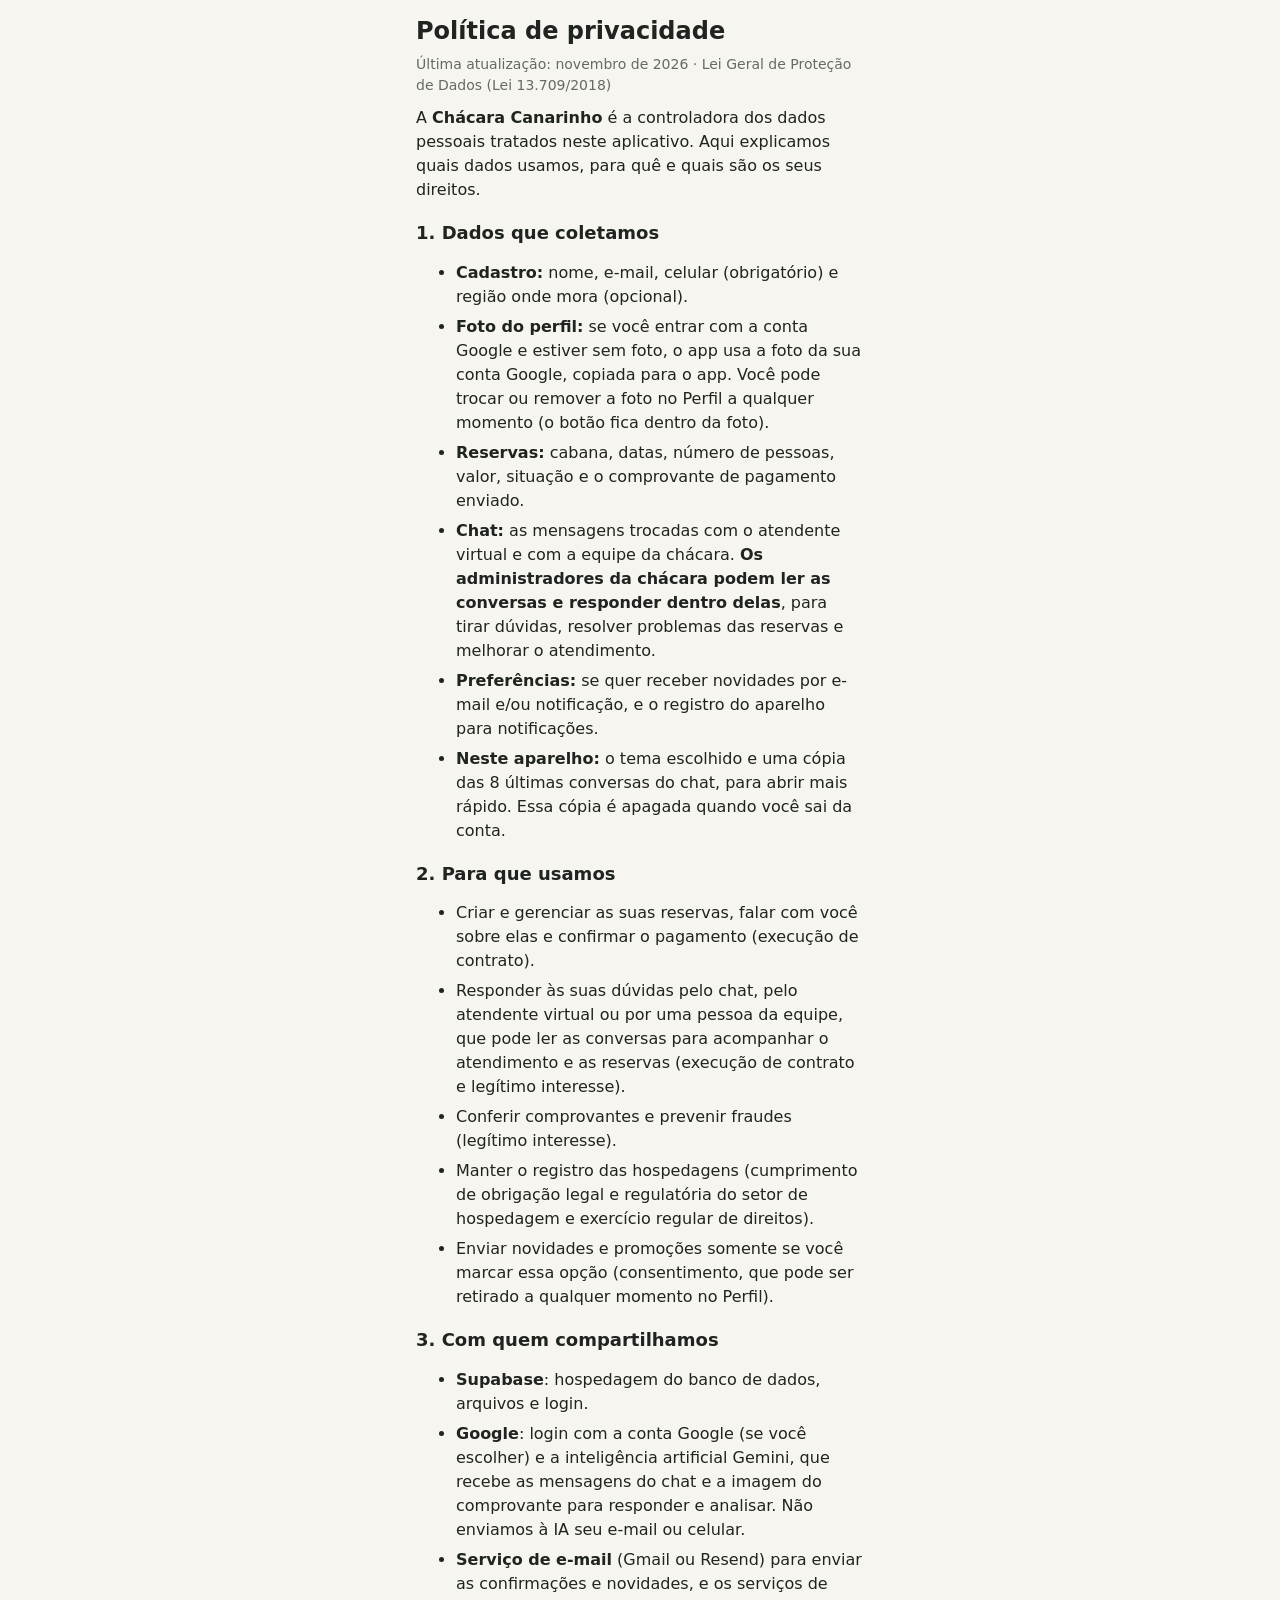
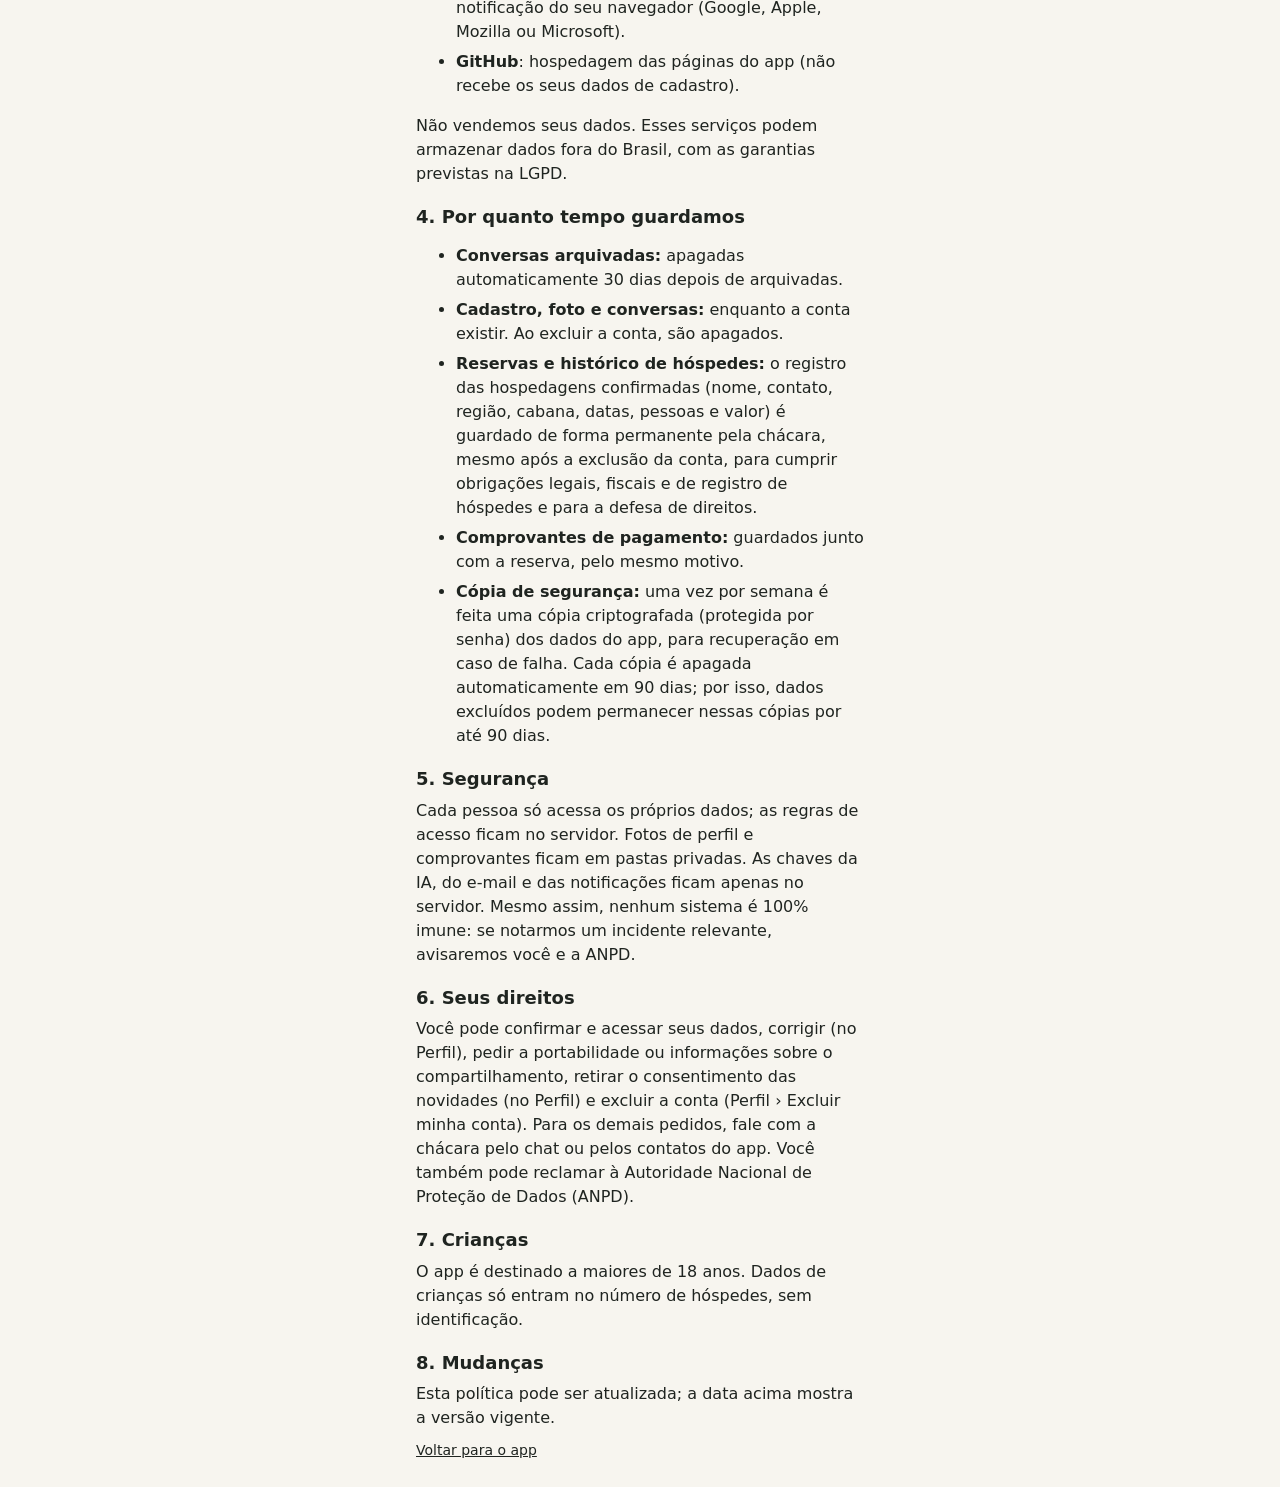
==== privacidade.html @ d37b8dda "Atualização do site" ====
<!doctype html>
<html lang="pt-BR">
<head>
  <meta charset="utf-8">
  <meta http-equiv="Content-Security-Policy" content="default-src 'self'; script-src 'self'; style-src 'self'; img-src 'self'; object-src 'none'; base-uri 'self'; form-action 'none'">
  <meta name="viewport" content="width=device-width, initial-scale=1">
  <title>Política de privacidade – Chácara Canarinho</title>
  <link rel="stylesheet" href="css/style.css">
  <script src="js/tema.js"></script>
</head>
<body class="plain">
<main class="pad narrow doc">
  <h1>Política de privacidade</h1>
  <p class="muted small">Última atualização: novembro de 2026 · Lei Geral de Proteção de Dados (Lei 13.709/2018)</p>

  <p>A <strong>Chácara Canarinho</strong> é a controladora dos dados pessoais tratados neste aplicativo. Aqui explicamos quais dados usamos, para quê e quais são os seus direitos.</p>

  <h2>1. Dados que coletamos</h2>
  <ul>
    <li><strong>Cadastro:</strong> nome, e-mail, celular (obrigatório) e região onde mora (opcional).</li>
    <li><strong>Foto do perfil:</strong> se você entrar com a conta Google e estiver sem foto, o app usa a foto da sua conta Google, copiada para o app. Você pode trocar ou remover a foto no Perfil a qualquer momento (o botão fica dentro da foto).</li>
    <li><strong>Reservas:</strong> cabana, datas, número de pessoas, valor, situação e o comprovante de pagamento enviado.</li>
    <li><strong>Chat:</strong> as mensagens trocadas com o atendente virtual e com a equipe da chácara. <strong>Os administradores da chácara podem ler as conversas e responder dentro delas</strong>, para tirar dúvidas, resolver problemas das reservas e melhorar o atendimento.</li>
    <li><strong>Preferências:</strong> se quer receber novidades por e-mail e/ou notificação, e o registro do aparelho para notificações.</li>
    <li><strong>Neste aparelho:</strong> o tema escolhido e uma cópia das 8 últimas conversas do chat, para abrir mais rápido. Essa cópia é apagada quando você sai da conta.</li>
  </ul>

  <h2>2. Para que usamos</h2>
  <ul>
    <li>Criar e gerenciar as suas reservas, falar com você sobre elas e confirmar o pagamento (execução de contrato).</li>
    <li>Responder às suas dúvidas pelo chat, pelo atendente virtual ou por uma pessoa da equipe, que pode ler as conversas para acompanhar o atendimento e as reservas (execução de contrato e legítimo interesse).</li>
    <li>Conferir comprovantes e prevenir fraudes (legítimo interesse).</li>
    <li>Manter o registro das hospedagens (cumprimento de obrigação legal e regulatória do setor de hospedagem e exercício regular de direitos).</li>
    <li>Enviar novidades e promoções somente se você marcar essa opção (consentimento, que pode ser retirado a qualquer momento no Perfil).</li>
  </ul>

  <h2>3. Com quem compartilhamos</h2>
  <ul>
    <li><strong>Supabase</strong>: hospedagem do banco de dados, arquivos e login.</li>
    <li><strong>Google</strong>: login com a conta Google (se você escolher) e a inteligência artificial Gemini, que recebe as mensagens do chat e a imagem do comprovante para responder e analisar. Não enviamos à IA seu e-mail ou celular.</li>
    <li><strong>Serviço de e-mail</strong> (Gmail ou Resend) para enviar as confirmações e novidades, e os serviços de notificação do seu navegador (Google, Apple, Mozilla ou Microsoft).</li>
    <li><strong>GitHub</strong>: hospedagem das páginas do app (não recebe os seus dados de cadastro).</li>
  </ul>
  <p>Não vendemos seus dados. Esses serviços podem armazenar dados fora do Brasil, com as garantias previstas na LGPD.</p>

  <h2>4. Por quanto tempo guardamos</h2>
  <ul>
    <li><strong>Conversas arquivadas:</strong> apagadas automaticamente 30 dias depois de arquivadas.</li>
    <li><strong>Cadastro, foto e conversas:</strong> enquanto a conta existir. Ao excluir a conta, são apagados.</li>
    <li><strong>Reservas e histórico de hóspedes:</strong> o registro das hospedagens confirmadas (nome, contato, região, cabana, datas, pessoas e valor) é guardado de forma permanente pela chácara, mesmo após a exclusão da conta, para cumprir obrigações legais, fiscais e de registro de hóspedes e para a defesa de direitos.</li>
    <li><strong>Comprovantes de pagamento:</strong> guardados junto com a reserva, pelo mesmo motivo.</li>
    <li><strong>Cópia de segurança:</strong> uma vez por semana é feita uma cópia criptografada (protegida por senha) dos dados do app, para recuperação em caso de falha. Cada cópia é apagada automaticamente em 90 dias; por isso, dados excluídos podem permanecer nessas cópias por até 90 dias.</li>
  </ul>

  <h2>5. Segurança</h2>
  <p>Cada pessoa só acessa os próprios dados; as regras de acesso ficam no servidor. Fotos de perfil e comprovantes ficam em pastas privadas. As chaves da IA, do e-mail e das notificações ficam apenas no servidor. Mesmo assim, nenhum sistema é 100% imune: se notarmos um incidente relevante, avisaremos você e a ANPD.</p>

  <h2>6. Seus direitos</h2>
  <p>Você pode confirmar e acessar seus dados, corrigir (no Perfil), pedir a portabilidade ou informações sobre o compartilhamento, retirar o consentimento das novidades (no Perfil) e excluir a conta (Perfil › Excluir minha conta). Para os demais pedidos, fale com a chácara pelo chat ou pelos contatos do app. Você também pode reclamar à Autoridade Nacional de Proteção de Dados (ANPD).</p>

  <h2>7. Crianças</h2>
  <p>O app é destinado a maiores de 18 anos. Dados de crianças só entram no número de hóspedes, sem identificação.</p>

  <h2>8. Mudanças</h2>
  <p>Esta política pode ser atualizada; a data acima mostra a versão vigente.</p>
  <p class="small"><a href="./">Voltar para o app</a></p>
</main>
</body>
</html>
---- css/style.css ----
:root{--brand: #d99a00;--brand-ink: #1a1a1a;--bg: #f7f5ef;--surface: #ffffff;--surface-2: #f0ede4;--text: #1f2420;--muted: #646b63;--line: #e2ddd0;--ok: #2b8a3e;--warn: #b35c00;--bad: #c92a2a;--info: #1864ab;--radius: 14px;--shadow: 0 1px 2px rgba(0, 0, 0, .06), 0 4px 14px rgba(0, 0, 0, .06);--top: 56px;--tab: 64px;color-scheme:light}@media(prefers-color-scheme:dark){:root:not([data-theme=light]){--bg: #121512;--surface: #1b1f1b;--surface-2: #252a25;--text: #e9ece6;--muted: #a0a89d;--line: #2f352f;--ok: #69db7c;--warn: #ffa94d;--bad: #ff8787;--info: #74c0fc;--shadow: none;color-scheme:dark}}:root[data-theme=dark]{--bg: #121512;--surface: #1b1f1b;--surface-2: #252a25;--text: #e9ece6;--muted: #a0a89d;--line: #2f352f;--ok: #69db7c;--warn: #ffa94d;--bad: #ff8787;--info: #74c0fc;--shadow: none;color-scheme:dark}*{box-sizing:border-box}[hidden]{display:none!important}html,body{overscroll-behavior-y:none}html{-webkit-text-size-adjust:100%;touch-action:manipulation}body{margin:0;background:var(--bg);color:var(--text);font:16px/1.5 system-ui,-apple-system,Segoe UI,Roboto,sans-serif;padding-top:calc(var(--top) + env(safe-area-inset-top));padding-bottom:calc(var(--tab) + env(safe-area-inset-bottom));overflow-x:hidden}a{color:inherit}img{max-width:100%;display:block}svg{width:20px;height:20px;fill:none;stroke:currentColor;stroke-width:1.8;stroke-linecap:round;stroke-linejoin:round;flex:none}svg.g{stroke:none}h1,h2,h3{line-height:1.25;margin:0 0 8px}p{margin:0 0 10px}input,select,textarea,button{font:inherit;color:inherit}input,select,textarea{width:100%;min-height:44px;padding:10px 12px;border:1px solid var(--line);border-radius:10px;background:var(--surface);font-size:16px}input[type=checkbox]{width:20px;min-height:20px;height:20px;accent-color:var(--brand)}input[type=color]{padding:4px;height:48px}input:focus-visible,select:focus-visible,textarea:focus-visible,button:focus-visible,a:focus-visible{outline:2px solid var(--brand);outline-offset:2px}textarea{resize:vertical}.topbar{position:fixed;inset:0 0 auto;z-index:20;height:calc(var(--top) + env(safe-area-inset-top));padding:env(safe-area-inset-top) 12px 0;display:flex;align-items:center;justify-content:space-between;background:var(--surface);border-bottom:1px solid var(--line)}.brand{display:flex;align-items:center;gap:10px;text-decoration:none;font-weight:700;min-width:0}.brand img{border-radius:8px}.brand span{white-space:nowrap;overflow:hidden;text-overflow:ellipsis}.top-actions{display:flex;align-items:center;gap:6px}.top-icon{width:40px;height:40px;border-radius:50%;display:grid;place-items:center;border:0;background:transparent;cursor:pointer}.top-icon:hover{background:var(--surface-2)}.theme-btn:before{content:"☾";font-size:20px}:root[data-theme=dark] .theme-btn:before{content:"☀"}@media(prefers-color-scheme:dark){:root:not([data-theme=light]) .theme-btn:before{content:"☀"}}.account-link{text-decoration:none;font-weight:600;padding:8px 14px;border-radius:999px;background:var(--brand);color:var(--brand-ink)}.account-link.avatar-link{padding:0;background:none}.tabbar{position:fixed;inset:auto 0 0;z-index:20;height:calc(var(--tab) + env(safe-area-inset-bottom));padding-bottom:env(safe-area-inset-bottom);display:grid;grid-template-columns:repeat(5,1fr);background:var(--surface);border-top:1px solid var(--line)}.tabbar a{display:flex;flex-direction:column;align-items:center;justify-content:center;gap:2px;text-decoration:none;font-size:12px;color:var(--muted)}.tabbar a svg{width:24px;height:24px}.tabbar a.on{color:var(--text);font-weight:700}.tabbar a.on svg{color:var(--brand);stroke-width:2.2}.view{max-width:960px;margin:0 auto;min-height:60vh}.pad{padding:16px}.narrow{max-width:480px;margin:0 auto}.loading{padding:32px;text-align:center;color:var(--muted)}.empty{padding:32px 16px;text-align:center;color:var(--muted)}.title{font-size:26px}.section-title{font-size:18px;margin-top:18px}.lead{font-size:17px;color:var(--muted)}.muted{color:var(--muted)}.small{font-size:14px}.center{text-align:center}.pre{white-space:pre-line}.warn{color:var(--warn)}.ok-text{color:var(--ok)}.bad-text{color:var(--bad)}.back{display:inline-block;text-decoration:none;color:var(--muted);margin-bottom:8px}.row{display:flex;align-items:center}.row.between{justify-content:space-between;gap:8px}.row.end{justify-content:flex-end;gap:8px}.row.wrap{flex-wrap:wrap}.row.gap,.gap{gap:10px}.center-v{align-items:center}.grow{flex:1 1 220px;min-width:0}.stack{display:flex;flex-direction:column;gap:12px}.gap-top{margin-top:14px}.foot{text-align:center;padding-bottom:24px}.btn{display:inline-flex;align-items:center;justify-content:center;gap:8px;min-height:44px;padding:10px 18px;border-radius:999px;border:1px solid transparent;background:var(--brand);color:var(--brand-ink);font-weight:650;text-decoration:none;cursor:pointer}.btn:disabled{opacity:.55;cursor:default}.btn.sm{min-height:36px;padding:6px 14px;font-size:14px}.btn.block{width:100%}.btn.ghost{background:transparent;color:var(--text);border-color:var(--line)}.btn.danger{background:var(--bad);color:#fff}.btn.ghost.danger{background:transparent;color:var(--bad);border-color:currentColor}.btn.google{background:var(--surface);color:var(--text);border-color:var(--line)}.btn.busy,label.busy{position:relative;color:transparent!important;pointer-events:none}.btn.busy:after,label.busy:after{content:"";position:absolute;width:18px;height:18px;border-radius:50%;border:2px solid var(--muted);border-top-color:transparent;animation:spin .8s linear infinite}@keyframes spin{to{transform:rotate(360deg)}}.link{background:none;border:0;padding:4px 0;color:var(--muted);text-decoration:underline;cursor:pointer}.link.danger{color:var(--bad)}.icon-btn{width:40px;height:40px;border-radius:50%;border:0;background:var(--surface-2);display:grid;place-items:center;cursor:pointer;font-size:20px;flex:none}.icon-btn:disabled{opacity:.35}.chips{display:flex;gap:8px;overflow-x:auto;padding-bottom:6px;margin-bottom:12px}.chip{border:1px solid var(--line);background:var(--surface);padding:6px 14px;border-radius:999px;white-space:nowrap;cursor:pointer}.chip.on{background:var(--brand);color:var(--brand-ink);border-color:var(--brand)}.segmented{display:flex;background:var(--surface-2);border-radius:999px;padding:4px;margin:10px 0}.segmented button{flex:1;border:0;background:none;padding:8px;border-radius:999px;cursor:pointer}.segmented button.on{background:var(--surface);box-shadow:var(--shadow);font-weight:650}.field{display:flex;flex-direction:column;gap:4px;flex:none;min-width:0;border:0;padding:0;margin:0}.row>.field{flex:1 1 140px}.field>span,.field legend{font-size:14px;font-weight:600}.field.row{flex-direction:row}.check{display:flex;align-items:center;gap:10px;cursor:pointer}fieldset.field{gap:8px}.divider{display:flex;align-items:center;gap:10px;color:var(--muted);font-size:14px;margin:18px 0}.divider:before,.divider:after{content:"";flex:1;border-top:1px solid var(--line)}.auth-logo{margin:8px auto 12px;background:var(--brand);border-radius:22px;padding:10px}.card{background:var(--surface);border:1px solid var(--line);border-radius:var(--radius);padding:14px;box-shadow:var(--shadow);margin-bottom:12px}.cards{display:grid;grid-template-columns:repeat(auto-fill,minmax(260px,1fr));gap:14px}.card.cabin{padding:0;overflow:hidden;text-decoration:none;display:flex;flex-direction:column;margin:0}.card.cabin .cover{aspect-ratio:16 / 10;background:var(--surface-2)}.card.cabin .cover img{width:100%;height:100%;object-fit:cover}.card.cabin .cover img.ph{object-fit:contain;padding:24px;background:var(--brand)}.card.cabin .body{padding:14px;display:flex;flex-direction:column;gap:4px}.card.cabin .body p{display:flex;align-items:center;gap:6px;margin:0}.price{font-size:18px;font-weight:700}.badge{display:inline-block;padding:2px 10px;border-radius:999px;font-size:13px;font-weight:600;background:var(--surface-2);white-space:nowrap}.badge.ok{background:color-mix(in srgb,var(--ok) 18%,transparent);color:var(--ok)}.badge.warn{background:color-mix(in srgb,var(--warn) 18%,transparent);color:var(--warn)}.badge.bad{background:color-mix(in srgb,var(--bad) 18%,transparent);color:var(--bad)}.badge.info{background:color-mix(in srgb,var(--info) 18%,transparent);color:var(--info)}.badge.muted{color:var(--muted)}.list-cards .card{margin-bottom:10px}.list{display:flex;flex-direction:column;border:1px solid var(--line);border-radius:var(--radius);overflow:hidden;background:var(--surface)}.list a{padding:14px;text-decoration:none;border-bottom:1px solid var(--line)}.list a:last-child{border-bottom:0}.list a:after{content:"›";float:right;color:var(--muted)}.carousel{position:relative}.carousel .track{display:flex;overflow-x:auto;scroll-snap-type:x mandatory;scrollbar-width:none}.carousel .track::-webkit-scrollbar{display:none}.slide{flex:0 0 100%;scroll-snap-align:start;margin:0;position:relative;aspect-ratio:16 / 10;max-height:62vh;background:var(--surface-2)}.slide img{width:100%;height:100%;object-fit:cover}.slide figcaption{position:absolute;left:0;right:0;bottom:0;padding:28px 16px 30px;color:#fff;background:linear-gradient(transparent,#0000008c);font-weight:600}.dots{position:absolute;bottom:10px;left:0;right:0;display:flex;justify-content:center;gap:6px}.dots button{width:8px;height:8px;padding:0;border-radius:50%;border:0;background:#ffffff8c;cursor:pointer}.dots button.on{background:#fff;width:22px;border-radius:4px}.hero-empty{display:grid;place-items:center;padding:28px;background:var(--brand)}.strip{display:flex;gap:6px;overflow-x:auto;scroll-snap-type:x mandatory}.strip img{height:220px;width:auto;max-width:none;scroll-snap-align:start;cursor:zoom-in}.grid{display:grid;grid-template-columns:repeat(auto-fill,minmax(110px,1fr));gap:4px}.thumb{padding:0;border:0;aspect-ratio:1;background:var(--surface-2);cursor:zoom-in;overflow:hidden;border-radius:6px}.thumb img{width:100%;height:100%;object-fit:cover}.insta-card{display:flex;align-items:center;gap:14px;margin-top:18px;padding:16px;border-radius:var(--radius);text-decoration:none;color:#fff;background:linear-gradient(45deg,#f09433,#dc2743 50%,#bc1888)}.insta-card svg{width:36px;height:36px}.calendar{background:var(--surface);border:1px solid var(--line);border-radius:var(--radius);padding:12px;max-width:420px}.cal-head{display:flex;align-items:center;justify-content:space-between;margin-bottom:8px}.cal-head strong:first-letter{text-transform:uppercase}.cal-grid{display:grid;grid-template-columns:repeat(7,1fr);gap:4px}.cal-grid.dow span{text-align:center;font-size:12px;color:var(--muted)}.day{aspect-ratio:1;border:0;border-radius:10px;background:var(--surface-2);cursor:pointer;font-weight:600}.day.livre{background:color-mix(in srgb,var(--ok) 16%,var(--surface))}.day.reservado{background:color-mix(in srgb,var(--bad) 14%,var(--surface));color:var(--muted);text-decoration:line-through}.day.fechado,.day.passado{background:transparent;color:var(--muted);opacity:.5}.day.can-out{outline:1px dashed var(--brand)}.day:disabled{cursor:default}.day.in{background:color-mix(in srgb,var(--brand) 40%,var(--surface))}.day.start,.day.end{background:var(--brand);color:var(--brand-ink);opacity:1;text-decoration:none}.legend{display:flex;align-items:center;gap:6px;flex-wrap:wrap;margin:10px 0;color:var(--muted)}.lg{width:14px;height:14px;border-radius:4px;display:inline-block;margin-left:8px}.lg.livre{background:color-mix(in srgb,var(--ok) 30%,var(--surface))}.lg.reservado{background:color-mix(in srgb,var(--bad) 30%,var(--surface))}.lg.fechado{background:var(--surface-2)}.booking{max-width:420px;margin-top:12px;display:flex;flex-direction:column;gap:8px}.booking select{width:auto}.booking .field.row{flex:none;align-items:center}.booking .total{font-size:18px;border-top:1px solid var(--line);padding-top:8px}.res h3{margin:0;font-size:17px}.res p{margin:6px 0}.analise{background:var(--surface-2);border-radius:10px;padding:8px 12px;margin:8px 0;font-size:14px}.analise ul{padding-left:4px;list-style:none;margin:8px 0}.profile-head{text-align:center;display:flex;flex-direction:column;align-items:center}.avatar{width:40px;height:40px;border-radius:50%;display:inline-grid;place-items:center;overflow:hidden;flex:none;background:var(--brand);color:var(--brand-ink);font-weight:700;font-size:15px}.avatar img{width:100%;height:100%;object-fit:cover}.avatar.sm{width:34px;height:34px;font-size:13px}.avatar.xl{width:128px;height:128px;font-size:42px}.avatar-edit{position:relative;width:128px;height:128px;border-radius:50%;overflow:hidden;margin-bottom:12px}.avatar-edit .avatar-btn{position:absolute;left:0;right:0;bottom:0;height:38%;display:grid;place-items:center;cursor:pointer;background:#00000080;color:#fff}.avatar-edit .avatar-btn svg{width:24px;height:24px}.avatar-edit.busy:after{content:"";position:absolute;inset:0;background:#00000059}.admin-tabs{display:flex;gap:6px;overflow-x:auto;padding:0 16px 8px;border-bottom:1px solid var(--line);scrollbar-width:none}.admin-tabs a{white-space:nowrap;text-decoration:none;padding:8px 14px;border-radius:999px;background:var(--surface);border:1px solid var(--line);font-size:14px}.admin-tabs a.on{background:var(--brand);color:var(--brand-ink);border-color:var(--brand);font-weight:650}.admin-photos{display:grid;grid-template-columns:repeat(auto-fill,minmax(160px,1fr));gap:10px}.card.photo{display:flex;flex-direction:column;gap:6px;padding:8px;margin:0}.card.photo img{aspect-ratio:1;object-fit:cover;border-radius:8px}.card.photo input,.card.photo select{min-height:34px;padding:4px 8px;font-size:14px}.narrow-num{width:70px!important}.kpis{display:grid;grid-template-columns:repeat(auto-fill,minmax(150px,1fr));gap:10px}.kpi{background:var(--surface);border:1px solid var(--line);border-radius:var(--radius);padding:12px;display:flex;flex-direction:column}.kpi span{font-size:13px;color:var(--muted)}.kpi strong{font-size:22px}.table-wrap,.occ-wrap{overflow-x:auto}.table{width:100%;border-collapse:collapse;background:var(--surface);border-radius:var(--radius);overflow:hidden;font-size:14px;margin-bottom:12px}.table th,.table td{text-align:left;padding:8px 10px;border-bottom:1px solid var(--line);vertical-align:top}.bar{display:inline-block;width:60px;height:8px;background:var(--surface-2);border-radius:4px;overflow:hidden;vertical-align:middle}.bar i{display:block;height:100%;background:var(--brand)}.icon-preview{border-radius:16px;box-shadow:var(--shadow)}.dialog{border:0;border-radius:18px;padding:20px;width:min(420px,calc(100vw - 32px));background:var(--surface);color:var(--text);box-shadow:0 10px 40px #0000004d}.dialog.wide{width:min(560px,calc(100vw - 32px))}.dialog::backdrop{background:#00000073}.dialog form>.btn.block{margin-bottom:8px}.toast{position:fixed;left:50%;transform:translate(-50%);z-index:50;bottom:calc(var(--tab) + 14px + env(safe-area-inset-bottom));max-width:calc(100vw - 32px);padding:12px 18px;border-radius:12px;background:#222;color:#fff;box-shadow:0 6px 20px #00000040;font-size:15px}.toast.ok{background:#2b8a3e}.toast.bad{background:#c92a2a}.doc h1{font-size:24px}.doc h2{font-size:18px;margin-top:20px}.doc li{margin-bottom:6px}@media(min-width:760px){.title{font-size:30px}.slide{aspect-ratio:21 / 9}}body.plain{padding:0}.table-wrap .table{min-width:520px}.table td,.table th{white-space:nowrap}.table td.small{white-space:normal}.menu-page{max-width:560px;margin:0 auto}.profile-card{padding:20px;border-radius:26px;position:relative;overflow:hidden;box-shadow:var(--shadow);background:linear-gradient(135deg,var(--brand),color-mix(in srgb,var(--brand) 55%,#1d3b22));color:#fff}.profile-card:before,.profile-card:after{content:"";position:absolute;border-radius:50%;background:#ffffff21}.profile-card:before{width:180px;height:180px;right:-50px;top:-70px}.profile-card:after{width:90px;height:90px;right:60px;bottom:-40px}.profile-card .pc-in,.profile-card .pc-btn{position:relative;z-index:1}.profile-card h2{font-size:21px;margin:0}.profile-card .pc-txt{min-width:0}.profile-card .pc-mail{opacity:.9;font-size:14px;overflow:hidden;text-overflow:ellipsis}.profile-card .pc-chip{display:inline-block;margin-top:6px;background:#ffffff40;padding:3px 10px;border-radius:999px;font-size:12px;font-weight:700}.profile-card .pc-emoji{font-size:40px}.profile-card .pc-btn{margin-top:14px;background:#fff;color:#1f2420}.avatar.lg{width:64px;height:64px;font-size:22px;border:3px solid rgba(255,255,255,.7);background:#ffffff40;color:#fff}.list-title{margin:22px 6px 8px;font-size:12.5px;font-weight:800;text-transform:uppercase;letter-spacing:.08em;color:var(--muted)}.menu-page .list{box-shadow:var(--shadow)}.li{display:flex;align-items:center;gap:14px;padding:12px 14px;width:100%;text-align:left;font-weight:650;text-decoration:none;background:none;border:0;color:inherit;cursor:pointer;font-size:15.5px}.li+.li{border-top:1px solid var(--line)}.li:active{background:var(--surface-2)}.li .grow{flex:1;min-width:0;line-height:1.3}.li-ico{width:38px;height:38px;border-radius:12px;display:grid;place-items:center;font-size:19px;background:color-mix(in srgb,var(--brand) 16%,var(--surface));flex:none}.li .chev{color:var(--muted);font-size:20px}.li .count{background:var(--brand);color:var(--brand-ink);font-size:12px;font-weight:800;padding:2px 8px;border-radius:999px}.menu-page .list a:after{content:none}.switch{position:relative;width:52px;height:30px;flex:none}.switch input{position:absolute;opacity:0;inset:0;margin:0;width:100%;height:100%;cursor:pointer;z-index:1}.switch i{position:absolute;inset:0;border-radius:99px;background:var(--line);transition:background .2s}.switch i:after{content:"";position:absolute;top:3px;left:3px;width:24px;height:24px;border-radius:50%;background:#fff;box-shadow:0 2px 6px #0003;transition:transform .25s cubic-bezier(.3,1.4,.5,1)}.switch input:checked+i{background:var(--brand)}.switch input:checked+i:after{transform:translate(22px)}.switch input:disabled+i{opacity:.5}a.slide{display:block;color:inherit;text-decoration:none}.slide figcaption strong{display:block;font-size:20px}.slide figcaption span{font-size:14px;font-weight:500;opacity:.95}.cab-hero{display:block;position:relative;width:100%;padding:0;border:0;cursor:zoom-in;aspect-ratio:16 / 10;max-height:60vh;background:var(--surface-2)}.cab-hero img{width:100%;height:100%;object-fit:cover}.cab-count{position:absolute;right:12px;bottom:12px;background:#0009;color:#fff;padding:4px 10px;border-radius:999px;font-size:13px;font-weight:600}.cab-adm{display:flex;gap:12px;align-items:flex-start}.cab-adm-capa{width:92px;height:92px;border-radius:12px;overflow:hidden;background:var(--surface-2);flex:none;display:grid;place-items:center}.cab-adm-capa img{width:100%;height:100%;object-fit:cover}.cab-sem-foto{font-size:12px;color:var(--muted)}.cab-fotos{border:1px solid var(--line);border-radius:12px;padding:12px;gap:10px}.cab-fotos-grid{display:grid;grid-template-columns:repeat(auto-fill,minmax(90px,1fr));gap:8px}.cab-foto{position:relative;aspect-ratio:1;border-radius:10px;overflow:hidden;border:2px solid transparent}.cab-foto.principal{border-color:var(--brand)}.cab-foto img{width:100%;height:100%;object-fit:cover}.cab-foto button{position:absolute;top:4px;width:30px;height:30px;border-radius:50%;border:0;background:#0000008c;color:#fff;font-size:15px;cursor:pointer;display:grid;place-items:center}.cf-star{left:4px}.cf-del{right:4px}.photo-img{position:relative}.pf-badge{position:absolute;left:6px;top:6px;background:var(--brand);color:var(--brand-ink);font-size:11px;font-weight:700;padding:2px 8px;border-radius:999px}.dialog{max-height:calc(100dvh - 32px);overflow-y:auto;overscroll-behavior:contain}.lightbox{border:0;padding:0;margin:0;inset:0;width:100vw;height:100dvh;max-width:none;max-height:none;overflow:hidden;background:rgba(0,0,0,var(--lb-fundo, 1));color:#fff}.lightbox::backdrop{background:transparent}.lb-track{display:flex;height:100%;touch-action:none;user-select:none;-webkit-user-select:none;will-change:transform;cursor:grab}.lb-track:active{cursor:grabbing}.lb-slide{flex:0 0 100%;height:100%;margin:0;display:grid;place-items:center;padding:56px 0 64px}.lb-slide img{max-width:100%;max-height:100%;object-fit:contain;pointer-events:none;-webkit-user-drag:none}.lb-top{position:absolute;top:0;left:0;right:0;display:flex;align-items:center;justify-content:space-between;padding:calc(10px + env(safe-area-inset-top)) 12px 10px 18px;background:linear-gradient(rgba(0,0,0,.5),transparent);pointer-events:none}.lb-count{font-weight:600;font-size:15px}.lb-cap{position:absolute;left:0;right:0;bottom:0;margin:0;padding:16px 18px calc(16px + env(safe-area-inset-bottom));text-align:center;background:linear-gradient(transparent,#0000008c);pointer-events:none}.lb-cap:empty{display:none}.lightbox button{z-index:2;background:#ffffff29;color:#fff;border:0;width:44px;height:44px;border-radius:50%;font-size:24px;cursor:pointer;display:grid;place-items:center}.lb-top .lb-close{pointer-events:auto}.lb-prev,.lb-next{position:absolute;top:50%;transform:translateY(-50%)}.lb-prev{left:10px}.lb-next{right:10px}.lb-prev:disabled,.lb-next:disabled{opacity:0;pointer-events:none}@media(pointer:coarse){.lb-prev,.lb-next{display:none}}.home{max-width:960px;margin:0 auto}.eyebrow{margin:0 0 4px;font-size:12px;font-weight:800;letter-spacing:.1em;text-transform:uppercase;color:color-mix(in srgb,var(--brand) 75%,var(--text))}.btn.lg{min-height:52px;padding:12px 22px;font-size:16px}.welcome{position:relative;z-index:2;margin:-28px 12px 0;padding:22px 20px 20px;background:var(--surface);border-radius:24px;box-shadow:0 10px 30px #0000001a;border:1px solid var(--line)}.welcome h1{font-size:28px;letter-spacing:-.02em;margin:0 0 6px}.welcome-txt{font-size:16.5px;color:var(--muted);margin:0 0 10px}.welcome-loc{display:flex;align-items:center;gap:6px;font-size:14px;color:var(--muted);margin:0 0 16px}.welcome-loc svg{width:16px;height:16px;color:var(--brand)}.welcome-cta{display:grid;gap:10px}.welcome-cta .btn{width:100%}.perks{display:grid;grid-template-columns:repeat(3,1fr);gap:8px;margin:14px 12px 0}.perk{background:var(--surface);border:1px solid var(--line);border-radius:16px;padding:12px 8px;text-align:center;display:flex;flex-direction:column;align-items:center;gap:2px}.perk span{font-size:22px;line-height:1.2}.perk strong{font-size:13px;line-height:1.25}.perk small{font-size:11.5px;color:var(--muted);line-height:1.25}.home-sec{padding:28px 12px 0;scroll-margin-top:calc(var(--top) + 8px)}.sec-head{display:flex;align-items:flex-end;justify-content:space-between;gap:10px;margin:0 4px 14px}.sec-head h2{font-size:22px;letter-spacing:-.01em;margin:0}.sec-count{font-size:13px;color:var(--muted);white-space:nowrap}.empty-card{padding:24px;text-align:center;color:var(--muted);background:var(--surface);border:1px dashed var(--line);border-radius:18px}.cabin-list{display:grid;gap:16px;grid-template-columns:repeat(auto-fill,minmax(290px,1fr))}.cabin-card{display:flex;flex-direction:column;text-decoration:none;background:var(--surface);border-radius:22px;overflow:hidden;border:1px solid var(--line);box-shadow:0 6px 20px #0000000f;transition:transform .15s,box-shadow .15s}.cabin-card:active{transform:scale(.985)}@media(hover:hover){.cabin-card:hover{transform:translateY(-2px);box-shadow:0 12px 28px #0000001a}}.cc-img{position:relative;aspect-ratio:4 / 3;background:var(--surface-2)}.cc-img img{width:100%;height:100%;object-fit:cover}.cc-img img.ph{object-fit:contain;padding:40px;background:var(--brand)}.cc-tag{position:absolute;left:12px;top:12px;padding:5px 11px;border-radius:999px;font-size:12.5px;font-weight:700;background:#ffffffeb;color:#333;backdrop-filter:blur(4px)}.cc-tag.on{color:#1e7a34}.cc-tag.off{color:#8a5a00}.cc-fotos{position:absolute;right:12px;bottom:12px;padding:4px 10px;border-radius:999px;font-size:12.5px;font-weight:600;background:#0000008c;color:#fff}.cc-body{padding:16px 16px 14px;display:flex;flex-direction:column;gap:6px;flex:1}.cc-top{display:flex;align-items:center;justify-content:space-between;gap:8px}.cc-top h3{font-size:19px;margin:0}.cc-cap{display:inline-flex;align-items:center;gap:4px;font-size:13px;color:var(--muted);white-space:nowrap}.cc-cap svg{width:16px;height:16px}.cc-desc{margin:0;color:var(--muted);font-size:14.5px;display:-webkit-box;-webkit-line-clamp:2;-webkit-box-orient:vertical;overflow:hidden}.cc-foot{display:flex;align-items:center;justify-content:space-between;margin-top:auto;padding-top:10px;border-top:1px solid var(--line)}.cc-price{margin:0}.cc-price strong{font-size:19px}.cc-price span{font-size:13px;color:var(--muted)}.cc-go{font-weight:700;color:var(--brand-ink);background:var(--brand);padding:7px 14px;border-radius:999px;font-size:14px}.steps{list-style:none;padding:6px 16px;margin:0;background:var(--surface);border:1px solid var(--line);border-radius:20px}.steps li{display:flex;gap:14px;padding:14px 0}.steps li+li{border-top:1px solid var(--line)}.step-n{flex:none;width:34px;height:34px;border-radius:50%;display:grid;place-items:center;font-weight:800;background:color-mix(in srgb,var(--brand) 18%,var(--surface));color:color-mix(in srgb,var(--brand) 70%,var(--text))}.steps strong{display:block;font-size:15.5px}.steps p{margin:2px 0 0;font-size:14px;color:var(--muted)}.info-grid{display:grid;gap:10px}.info-card{display:flex;align-items:center;gap:14px;padding:16px;border-radius:18px;text-decoration:none;background:var(--surface);border:1px solid var(--line)}.info-card p{margin:2px 0 0;font-size:14px;color:var(--muted)}.info-card>div{flex:1;min-width:0}.ic-ico{width:44px;height:44px;border-radius:14px;display:grid;place-items:center;font-size:22px;flex:none;background:color-mix(in srgb,var(--brand) 16%,var(--surface))}.ic-ico svg{width:22px;height:22px}.ic-go{font-size:20px;color:var(--muted)}.chat-card{background:linear-gradient(135deg,var(--brand),color-mix(in srgb,var(--brand) 55%,#1d3b22));border:0;color:#fff}.chat-card p,.chat-card .ic-go{color:#ffffffe6}.chat-card .ic-ico{background:#fff3}.info-card.insta .ic-ico{background:linear-gradient(45deg,#f09433,#dc2743 55%,#bc1888);color:#fff}.home-foot{display:flex;flex-direction:column;align-items:center;gap:8px;padding:36px 16px 28px;color:var(--muted);font-size:14px}.home-foot img{background:var(--brand);border-radius:12px;padding:6px}.home-foot strong{color:var(--text)}.home-foot nav{display:flex;gap:16px;flex-wrap:wrap;justify-content:center}.home-foot a{color:var(--muted)}@media(min-width:760px){.welcome{margin:-48px 24px 0;padding:28px;display:grid;grid-template-columns:1fr auto;gap:0 28px;align-items:end}.welcome h1{font-size:34px}.welcome-cta{grid-column:2;grid-row:1 / span 4;min-width:260px}.perks{margin:16px 24px 0;gap:12px}.home-sec{padding:36px 24px 0}.info-grid{grid-template-columns:repeat(auto-fit,minmax(260px,1fr))}}.carousel .slide figcaption{padding-bottom:46px}.carousel .dots{bottom:38px}@media(min-width:760px){.carousel .slide figcaption{padding-bottom:66px}.carousel .dots{bottom:58px}}:root{--grad: linear-gradient(135deg, color-mix(in srgb, var(--brand) 78%, #ffe08a), var(--brand) 55%, color-mix(in srgb, var(--brand) 72%, #000))}.page-head{display:flex;align-items:center;gap:10px;padding:12px 14px}.page-head h1{font-size:24px;flex:1;min-width:0;margin:0;white-space:nowrap;overflow:hidden;text-overflow:ellipsis}.chat-list-page{max-width:640px;margin:0 auto;padding-bottom:16px}.chat-hint{margin:0 18px 6px}.conv{display:flex;gap:12px;align-items:center;padding:12px 18px;text-decoration:none;color:inherit;transition:background .2s}.conv:active{background:var(--surface-2)}.conv-photo{position:relative;flex:none;width:56px;height:56px}.conv-photo img{width:56px;height:56px;border-radius:18px;object-fit:cover;box-shadow:0 2px 8px #0000001a}.conv .grow{flex:1;min-width:0;display:flex;flex-direction:column}.conv-title{font-weight:800;white-space:nowrap;overflow:hidden;text-overflow:ellipsis}.conv-last{color:var(--muted);font-size:14px;white-space:nowrap;overflow:hidden;text-overflow:ellipsis}.conv-time{font-size:12px;color:var(--muted);align-self:flex-start;margin-top:4px;white-space:nowrap}.conv-expire{font-size:12px;font-weight:700;color:var(--bad);margin-top:2px}.conv-swipe{position:relative;overflow:hidden}.conv-swipe+.conv-swipe{border-top:1px solid var(--line)}.conv-swipe-bg{position:absolute;inset:0;display:flex;align-items:center;justify-content:flex-end;gap:8px;padding-right:22px;background:var(--brand);color:var(--brand-ink);font-weight:800;font-size:14px}.conv-swipe-bg.restore{background:#2f9e44;color:#fff}.conv-swipe>.conv{position:relative;background:var(--bg);touch-action:pan-y;user-select:none;-webkit-user-select:none;-webkit-user-drag:none;transition:transform .2s ease}.conv-swipe>.conv.dragging{transition:none}.conv-swipe.removing{max-height:0;transition:max-height .2s ease .15s}.conv-swipe img{-webkit-user-drag:none}.archived{margin-top:18px;border-top:1px solid var(--line)}.archived summary{display:flex;align-items:center;gap:12px;padding:14px 18px;cursor:pointer;list-style:none}.archived summary::-webkit-details-marker{display:none}.archived .count{background:var(--brand);color:var(--brand-ink);font-size:12px;font-weight:800;padding:2px 8px;border-radius:99px}.archived summary .grow{flex:1}.empty-chat{text-align:center;padding:40px 28px;display:grid;gap:12px;justify-items:center}.empty-chat img{border-radius:24px;box-shadow:0 8px 24px #0000001f;animation:bounce 2.6s ease-in-out infinite}.empty-chat h2{font-size:22px;margin:0}.empty-chat p{margin:0;max-width:320px}@keyframes bounce{0%,to{transform:translateY(0)}50%{transform:translateY(-6px)}}html.chat-open,html.chat-open body{overflow:hidden;overscroll-behavior:none}.chat-page{position:fixed;z-index:30;top:0;left:0;right:0;max-width:640px;margin:0 auto;height:var(--chat-h, 100dvh);transform:translateY(var(--chat-y, 0px));display:flex;flex-direction:column;background:var(--bg);overflow:hidden}.chat-page .page-head{flex:none;padding-top:calc(10px + env(safe-area-inset-top));background:color-mix(in srgb,var(--bg) 88%,transparent);backdrop-filter:blur(14px);-webkit-backdrop-filter:blur(14px);border-bottom:1px solid var(--line)}.chat-page .icon-btn{background:transparent}.chat-page .icon-btn svg{width:22px;height:22px}.chat-avatar{width:42px;height:42px;border-radius:12px;object-fit:cover;flex:none}.chat-who{flex:1;min-width:0}.chat-title{font-weight:800;white-space:nowrap;overflow:hidden;text-overflow:ellipsis}.chat-scroll{flex:1;min-height:0;overflow-y:auto;-webkit-overflow-scrolling:touch;overscroll-behavior-y:contain;padding:8px 14px 14px;display:flex;flex-direction:column;gap:6px}.bubble{max-width:80%;padding:10px 14px;border-radius:20px;font-size:15.5px;overflow-wrap:anywhere;animation:bubble .25s cubic-bezier(.3,1.4,.5,1) both}@keyframes bubble{0%{opacity:0;transform:translateY(6px) scale(.96)}}.bubble.me{align-self:flex-end;background:var(--grad);color:var(--brand-ink);border-bottom-right-radius:6px}.bubble.them{align-self:flex-start;background:var(--surface);border:1px solid var(--line);border-bottom-left-radius:6px}.bubble.them a{color:var(--info)}.bubble.has-pix{max-width:88%}.bubble time{display:block;font-size:11px;opacity:.7;margin-top:3px;text-align:right}.bubble.typing{display:flex;gap:4px;padding:14px 16px}.bubble.typing span{width:8px;height:8px;border-radius:50%;background:var(--muted);animation:blink 1.2s infinite}.bubble.typing span:nth-child(2){animation-delay:.2s}.bubble.typing span:nth-child(3){animation-delay:.4s}@keyframes blink{50%{opacity:.25}}.day-sep{align-self:center;font-size:12px;font-weight:800;color:var(--muted);background:var(--surface-2);padding:3px 10px;border-radius:99px;margin:8px 0}.quick{flex:none;display:flex;gap:8px;overflow-x:auto;padding:8px 12px;scrollbar-width:none;background:var(--bg)}.quick::-webkit-scrollbar{display:none}.quick .chip{font-size:13.5px;padding:7px 13px;background:var(--surface)}.chat-input{flex:none;display:flex;gap:6px;align-items:flex-end;padding:10px 10px calc(10px + env(safe-area-inset-bottom));background:var(--surface);border-top:1px solid var(--line)}.chat-input textarea{flex:1;resize:none;max-height:120px;min-height:46px;border-radius:22px;padding:11px 16px}.chat-input .attach{width:46px;height:46px;color:var(--muted)}.send-btn{width:46px;height:46px;border-radius:50%;border:0;display:grid;place-items:center;background:var(--grad);color:var(--brand-ink);flex:none;cursor:pointer}.send-btn svg.fill{width:20px;height:20px;fill:currentColor;stroke:none}.send-btn:active{transform:scale(.94)}.pix-card{margin-top:8px;padding:12px;border-radius:14px;background:var(--bg);border:1.5px dashed var(--brand);display:flex;flex-direction:column;gap:8px;min-width:220px}.pix-head{display:flex;justify-content:space-between;gap:8px;flex-wrap:wrap}.pix-card .qr{background:#fff;border-radius:10px;padding:6px;width:200px;max-width:100%;align-self:center}.pix-card .qr svg{width:100%;height:auto;stroke:none}.receipt-tag{display:inline-flex;gap:6px;align-items:center;font-weight:700}.receipt-tag svg{width:18px;height:18px}.toast{display:flex;align-items:center;gap:14px}.toast[hidden]{display:none}.toast-btn{background:none;border:0;color:#ffd43b;font-weight:800;font-size:15px;padding:4px 0;cursor:pointer}.conv-photo .conv-me{width:56px;height:56px;border-radius:18px;font-size:19px;box-shadow:0 2px 8px #0000001a}.chat-photo{flex:none;width:42px;height:42px}.chat-photo .conv-me{width:42px;height:42px;border-radius:12px;font-size:15px}.conv-me img{width:100%;height:100%;object-fit:cover}.res-page{max-width:640px;margin:0 auto;padding-bottom:20px}.res-tabs{margin:0 14px 6px}.seg-n{display:inline-block;min-width:20px;padding:0 6px;margin-left:4px;border-radius:99px;font-size:12px;font-weight:800;background:color-mix(in srgb,var(--brand) 20%,var(--surface))}.res-list{display:grid;gap:14px;padding:8px 14px 0}.res-card{background:var(--surface);border:1px solid var(--line);border-radius:22px;padding:14px;box-shadow:0 6px 20px #0000000f;display:flex;flex-direction:column;gap:12px}.res-card.past{box-shadow:none}.res-card.past .res-img img{filter:grayscale(.4)}.res-head{display:flex;gap:12px;align-items:center}.res-img{width:72px;height:72px;border-radius:16px;overflow:hidden;flex:none;background:var(--surface-2)}.res-img img{width:100%;height:100%;object-fit:cover}.res-img img.ph{object-fit:contain;padding:12px;background:var(--brand)}.res-title{min-width:0;display:flex;flex-direction:column;gap:2px}.res-title h3{margin:0;font-size:18px}.res-code{font-size:13px;color:var(--muted)}.res-status{align-self:flex-start;font-size:12.5px;font-weight:800;padding:3px 10px;border-radius:99px;background:var(--surface-2);color:var(--muted)}.res-status.ok{background:color-mix(in srgb,var(--ok) 16%,transparent);color:var(--ok)}.res-status.warn{background:color-mix(in srgb,var(--warn) 16%,transparent);color:var(--warn)}.res-status.info{background:color-mix(in srgb,var(--info) 16%,transparent);color:var(--info)}.res-status.bad{background:color-mix(in srgb,var(--bad) 16%,transparent);color:var(--bad)}.res-dates{display:grid;grid-template-columns:1fr auto 1fr;align-items:center;gap:8px;background:var(--bg);border-radius:16px;padding:12px 14px}.rd{display:flex;flex-direction:column}.rd:last-child{text-align:right}.rd small{font-size:11.5px;font-weight:800;text-transform:uppercase;letter-spacing:.06em;color:var(--muted)}.rd strong{font-size:22px;letter-spacing:-.01em;line-height:1.2}.rd span{font-size:13px;color:var(--muted)}.rd-mid{display:flex;flex-direction:column;align-items:center;font-size:12px;font-weight:700;color:var(--muted)}.rd-mid span{padding:3px 10px;border-radius:99px;background:var(--surface);border:1px solid var(--line);white-space:nowrap}.rd-mid:before,.rd-mid:after{content:"";width:1px;height:8px;background:var(--line)}.res-info{display:flex;align-items:center;justify-content:space-between;padding:0 2px}.res-info span{display:inline-flex;align-items:center;gap:6px;color:var(--muted);font-size:14px}.res-info svg{width:18px;height:18px}.res-info strong{font-size:19px}.res-steps{list-style:none;margin:0;padding:0;display:grid;grid-template-columns:repeat(3,1fr);position:relative}.res-steps:before{content:"";position:absolute;top:13px;left:16%;right:16%;height:2px;background:var(--line)}.res-steps li{position:relative;display:flex;flex-direction:column;align-items:center;gap:4px;font-size:12.5px;font-weight:700;color:var(--muted)}.res-steps li span{width:28px;height:28px;border-radius:50%;display:grid;place-items:center;background:var(--surface-2);border:2px solid var(--surface);font-size:13px;z-index:1}.res-steps li.ok{color:var(--text)}.res-steps li.ok span{background:var(--ok);color:#fff}.res-steps li.now{color:var(--text)}.res-steps li.now span{background:var(--brand);color:var(--brand-ink);box-shadow:0 0 0 4px color-mix(in srgb,var(--brand) 25%,transparent)}.res-next{display:flex;flex-direction:column;gap:3px;padding:12px 14px;border-radius:14px;font-size:14.5px}.res-next strong{font-size:15px}.warn-box{background:color-mix(in srgb,var(--warn) 12%,var(--surface));border:1px solid color-mix(in srgb,var(--warn) 30%,transparent)}.info-box{background:color-mix(in srgb,var(--info) 10%,var(--surface));border:1px solid color-mix(in srgb,var(--info) 25%,transparent)}.ok-box{background:color-mix(in srgb,var(--ok) 11%,var(--surface));border:1px solid color-mix(in srgb,var(--ok) 28%,transparent)}.res-actions{display:grid;grid-template-columns:1fr 1fr;gap:8px}.res-actions.three{grid-template-columns:repeat(3,1fr)}.res-actions .btn{width:100%;padding-left:10px;padding-right:10px;font-size:14.5px}.res-actions .btn svg{width:18px;height:18px}.res-actions:has(>:only-child){grid-template-columns:1fr}.res-cancel{align-self:center}.res-motivo{margin:0;font-size:14px;color:var(--muted)}.res-empty-logo{background:var(--brand);padding:12px}.res-actions.three .btn{flex-direction:column;gap:3px;min-height:58px;padding:8px 6px;font-size:13px;border-radius:16px;line-height:1.15}.res-actions.three .btn svg{width:20px;height:20px}.res-actions .btn{line-height:1.2}.bubble-autor{display:block;font-size:12px;font-weight:800;margin-bottom:2px;opacity:.85}.bubble.them.equipe{border-color:color-mix(in srgb,var(--brand) 55%,var(--line));box-shadow:0 0 0 1px color-mix(in srgb,var(--brand) 25%,transparent)}.bubble.me.equipe{background:linear-gradient(135deg,#2f6b3a,#1f4d28);color:#fff}.admin-chat .pix-card [data-receipt]{display:none}.admin-chat-hint{flex:none;margin:0;padding:6px 14px;font-size:12.5px;color:var(--muted);text-align:center;background:var(--bg)}.admin-chat .whats{color:#25d366}.adm-conv-list{margin:10px -16px 0}.adm-conv-list .conv+.conv{border-top:1px solid var(--line)}.conv-sub{font-size:13px;font-weight:600;color:var(--text);white-space:nowrap;overflow:hidden;text-overflow:ellipsis;opacity:.8}.conv.pendente .conv-last{color:var(--text);font-weight:700}.conv-time{display:flex;flex-direction:column;align-items:flex-end;gap:6px}.unread-dot{width:10px;height:10px;border-radius:50%;background:var(--brand)}.conv-photo.com-selo .conv-me{position:absolute;right:-6px;bottom:-6px;width:28px;height:28px;border-radius:50%;font-size:11px;border:2px solid var(--bg);box-shadow:0 1px 4px #00000026}.chat-photo.com-selo{position:relative}.chat-photo.com-selo .conv-me{position:absolute;right:-5px;bottom:-5px;width:22px;height:22px;border-radius:50%;font-size:9px;border:2px solid var(--bg)}.fab{position:fixed;z-index:19;right:max(18px,calc((100vw - 640px)/2 + 18px));bottom:calc(var(--tab) + 18px + env(safe-area-inset-bottom));width:60px;height:60px;border-radius:50%;display:grid;place-items:center;background:var(--grad);color:var(--brand-ink);text-decoration:none;box-shadow:0 8px 22px color-mix(in srgb,var(--brand) 45%,rgba(0,0,0,.25)),0 2px 6px #00000026;transition:transform .15s;animation:fab-in .3s cubic-bezier(.3,1.4,.5,1) both}.fab svg{width:28px;height:28px;stroke-width:2.6}.fab:active{transform:scale(.92)}@keyframes fab-in{0%{opacity:0;transform:scale(.6)}}.res-page,.chat-list-page{padding-bottom:96px}.icon-edit-row{display:flex;gap:16px;align-items:center}.icon-edit{position:relative;flex:none;width:104px;height:104px;border-radius:24px;overflow:hidden;cursor:pointer;box-shadow:0 6px 18px #00000026}.icon-edit img{width:100%;height:100%;display:block;background:var(--surface-2)}.icon-edit-btn{position:absolute;left:0;right:0;bottom:0;height:36%;display:grid;place-items:center;background:#00000080;color:#fff}.icon-edit-btn svg{width:24px;height:24px}.icon-edit:active{transform:scale(.97)}.icon-edit-t{display:block;color:var(--text);font-size:15px;margin-bottom:2px}.icon-zoom{display:flex;flex-direction:column;gap:10px;margin:0}.icon-zoom input[type=range]{padding:0;min-height:32px;accent-color:var(--brand)}.icon-shapes{display:flex;justify-content:space-around;gap:8px;padding:14px 8px;border-radius:14px;background:#3a3a3a}.icon-shapes figure{margin:0;display:flex;flex-direction:column;align-items:center;gap:6px}.icon-shapes img{width:64px;height:64px;display:block}.icon-shapes figure:nth-child(1) img{border-radius:50%;clip-path:circle(40% at 50% 50%);transform:scale(1.25)}.icon-shapes figure:nth-child(2) img{border-radius:28%;clip-path:inset(10% round 26%);transform:scale(1.25)}.icon-shapes figure:nth-child(3) img{border-radius:22%}.icon-shapes figcaption{font-size:11px;color:#ddd;text-align:center;line-height:1.2;margin-top:4px}.map-pin span{position:absolute;left:3px;top:0;width:24px;height:24px;border-radius:50% 50% 50% 0;transform:rotate(-45deg);background:var(--brand);border:3px solid #fff;box-shadow:0 2px 6px #00000059}.map-pin span:after{content:"";position:absolute;left:6px;top:6px;width:6px;height:6px;border-radius:50%;background:#fff}.como-chegar{flex-direction:column;align-items:stretch;gap:12px}.como-chegar .place-map{display:block;height:170px;border-radius:14px;overflow:hidden;background:var(--surface-2);z-index:0}.como-chegar .cc-row{display:flex;align-items:center;gap:14px}.como-chegar .cc-row>div{flex:1;min-width:0}.como-chegar .cc-rotas{display:grid;grid-template-columns:1fr 1fr;gap:8px}.map-dialog{display:flex;flex-direction:column;gap:10px}.map-dialog[open]{display:flex}.map-dialog h3{margin:0}.map-search input{flex:1}.map-pick{height:min(52vh,380px);border-radius:14px;overflow:hidden;background:var(--surface-2);display:grid;place-items:center}.map-pick.leaflet-container{display:block}.map-results{max-height:160px;overflow-y:auto}.map-result{display:block;width:100%;text-align:left;padding:10px 12px;border:0;border-bottom:1px solid var(--line);background:var(--surface);font-size:14px;cursor:pointer}.pin-field{display:flex;flex-direction:column;gap:6px;align-items:flex-start;margin:0}.pin-field p{margin:0}.li.testando{opacity:.55;pointer-events:none}.li.testando .chev:before{content:"⏳ "}.dialog p{white-space:pre-line}.sheet{border:0;padding:8px 16px calc(16px + env(safe-area-inset-bottom));margin:auto 0 0;width:100%;max-width:640px;max-height:86dvh;overflow-y:auto;border-radius:26px 26px 0 0;background:var(--surface);color:var(--text);box-shadow:0 -10px 40px #00000040;animation:sheet-in .28s cubic-bezier(.2,.8,.2,1)}@media(min-width:680px){.sheet{margin:auto;border-radius:26px}}.sheet::backdrop{background:#00000073}@keyframes sheet-in{0%{transform:translateY(40px);opacity:0}}.sheet-handle{width:42px;height:5px;border-radius:99px;background:var(--line);margin:4px auto 8px}.sheet-head{display:flex;align-items:center;justify-content:space-between}.sheet-head h3{margin:0;font-size:20px}.sheet-sub{margin:2px 0 12px}.sheet-list{display:grid;gap:10px}.sheet-cab{display:flex;align-items:center;gap:12px;width:100%;padding:10px;text-align:left;background:var(--bg);border:1px solid var(--line);border-radius:18px;cursor:pointer;color:inherit}.sheet-cab:active{transform:scale(.98)}.sc-img{width:76px;height:76px;border-radius:14px;overflow:hidden;flex:none;background:var(--surface-2)}.sc-img img{width:100%;height:100%;object-fit:cover}.sc-img img.ph{object-fit:contain;padding:12px;background:var(--brand)}.sc-txt{flex:1;min-width:0;display:flex;flex-direction:column;gap:2px}.sc-txt strong{font-size:17px}.sc-txt .small{display:inline-flex;align-items:center;gap:5px}.sc-txt svg{width:16px;height:16px}.sc-preco b{font-size:16px}.sheet-cab .chev{font-size:22px;color:var(--muted)}.ajuda{display:grid;gap:10px}.ajuda-item{background:var(--surface);border:1px solid var(--line);border-radius:16px;overflow:hidden}.ajuda-item summary{display:flex;align-items:center;gap:12px;padding:12px 14px;cursor:pointer;list-style:none;font-size:16px}.ajuda-item summary::-webkit-details-marker{display:none}.ajuda-item summary:after{content:"›";margin-left:auto;font-size:22px;color:var(--muted);transition:transform .2s}.ajuda-item[open] summary:after{transform:rotate(90deg)}.ajuda-txt{padding:0 16px 14px;font-size:15px;line-height:1.55}.ajuda-txt ul,.ajuda-txt ol{padding-left:20px;margin:6px 0 10px}.ajuda-txt li{margin-bottom:5px}.ajuda-txt a{color:var(--info);font-weight:600}.ajuda-txt code{display:block;margin-top:6px;padding:8px 10px;border-radius:8px;background:var(--surface-2);font-size:12.5px;white-space:normal;word-break:break-all}.ajuda-tab{font-size:13px;margin:8px 0 12px}.ajuda-tab td,.ajuda-tab th{white-space:normal;padding:7px 8px}.ajuda-txt .table-wrap,.ajuda-txt table{overflow-x:auto;display:block}.cad{max-width:480px;margin:0 auto;padding:8px 16px 32px}.cad-voltar{display:inline-block;margin:6px 0 0}.cad-hero{text-align:center;display:flex;flex-direction:column;align-items:center;gap:6px;padding:14px 4px 18px}.cad-hero h1{font-size:26px;margin:6px 0 0;letter-spacing:-.01em}.cad-hero p{margin:0;color:var(--muted);font-size:15.5px;max-width:340px}.cad-logo{background:var(--brand);border-radius:20px;padding:10px;box-shadow:0 8px 20px color-mix(in srgb,var(--brand) 35%,transparent)}.cad-avatar{width:76px;height:76px;font-size:26px;box-shadow:0 8px 20px color-mix(in srgb,var(--brand) 35%,transparent)}.cad-emoji{font-size:56px}.cad-email{color:var(--muted)}.cad-passos{list-style:none;display:flex;align-items:center;gap:10px;margin:10px 0 0;padding:0;font-size:13.5px;font-weight:700;color:var(--muted)}.cad-passos li{display:flex;align-items:center;gap:6px}.cad-passos li+li:before{content:"";width:26px;height:2px;background:var(--line);margin-right:4px}.cad-passos span{width:24px;height:24px;border-radius:50%;display:grid;place-items:center;font-size:12px;background:var(--surface-2)}.cad-passos .ok span{background:var(--ok);color:#fff}.cad-passos .agora{color:var(--text)}.cad-passos .agora span{background:var(--brand);color:var(--brand-ink);box-shadow:0 0 0 4px color-mix(in srgb,var(--brand) 22%,transparent)}.cad-form{display:flex;flex-direction:column;gap:14px;background:var(--surface);border:1px solid var(--line);border-radius:22px;padding:18px 16px;box-shadow:0 8px 26px #0000000f}.cad-field{display:flex;flex-direction:column;gap:6px}.cad-field>span{font-size:14px;font-weight:700}.cad-field em{font-style:normal;font-weight:500;color:var(--muted)}.cad-field input{min-height:50px;border-radius:14px;font-size:16px;padding:12px 14px;background:var(--bg);border:1.5px solid var(--line);transition:border-color .15s,box-shadow .15s}.cad-field input:focus{outline:none;border-color:var(--brand);box-shadow:0 0 0 4px color-mix(in srgb,var(--brand) 18%,transparent);background:var(--surface)}.cad-help{color:var(--muted);font-size:12.5px}.cad-input{position:relative;display:flex;align-items:center}.cad-input input{flex:1}.cad-olho{position:absolute;right:6px;width:40px;height:40px;border:0;background:none;color:var(--muted);cursor:pointer;display:grid;place-items:center;border-radius:10px}.cad-olho.on{color:var(--brand)}.cad-input input[name=senha]{padding-right:50px}.cad-tel input{padding-left:86px;padding-right:42px}.cad-ddi{position:absolute;left:12px;font-size:15px;font-weight:700;color:var(--muted);pointer-events:none}.cad-ok{position:absolute;right:12px;width:24px;height:24px;border-radius:50%;display:grid;place-items:center;background:var(--ok);color:#fff;font-size:13px;font-weight:800;opacity:0;transform:scale(.6);transition:opacity .2s,transform .25s cubic-bezier(.3,1.4,.5,1)}.cad-tel.valido .cad-ok{opacity:1;transform:scale(1)}.cad-tel.valido input{border-color:color-mix(in srgb,var(--ok) 60%,var(--line))}.cad-box{display:flex;flex-direction:column;gap:4px;padding:12px 14px;border-radius:16px;background:var(--bg);border:1px solid var(--line)}.cad-box strong{font-size:14px;margin-bottom:4px}.cad-switch{display:flex;align-items:center;justify-content:space-between;gap:10px;padding:6px 0;cursor:pointer;font-size:15px}.cad-termos{position:relative;display:flex;align-items:flex-start;gap:12px;padding:14px;border-radius:16px;border:1.5px solid var(--line);background:var(--bg);cursor:pointer;font-size:14.5px;line-height:1.45;transition:border-color .15s,background .15s}.cad-termos input{position:absolute;opacity:0;width:1px;height:1px}.cad-check{flex:none;width:26px;height:26px;border-radius:8px;border:2px solid var(--muted);display:grid;place-items:center;transition:all .15s;margin-top:-1px}.cad-termos input:checked+.cad-check{background:var(--ok);border-color:var(--ok)}.cad-termos input:checked+.cad-check:after{content:"✓";color:#fff;font-weight:800;font-size:15px}.cad-termos:has(input:checked){border-color:color-mix(in srgb,var(--ok) 55%,var(--line));background:color-mix(in srgb,var(--ok) 7%,var(--bg))}.cad-termos input:focus-visible+.cad-check{outline:2px solid var(--brand);outline-offset:2px}.cad-termos a{color:var(--info);font-weight:700}.cad-enviar{margin-top:4px}.cad-enviar:disabled{opacity:.45}.cad-falta{margin:-4px 0 0;min-height:1.2em}.doc-sheet .doc{padding:0 2px 12px}.doc-sheet .doc h1{font-size:22px}.doc-sheet .doc h2{font-size:17px;margin-top:16px}img.logo-custom{background:none!important;padding:0!important;border-radius:22%;object-fit:cover;box-shadow:0 6px 18px #0000001f}img.logo-custom.ph{border-radius:0;box-shadow:none;object-fit:cover}.hero-empty img.logo-custom{width:120px;height:120px}.home-foot img.logo-custom{box-shadow:none}img.ilustracao{background:none!important;padding:0!important;border-radius:0;box-shadow:none!important;object-fit:contain;animation:none}.vazio-ilus{filter:drop-shadow(0 8px 14px rgba(0,0,0,.12))}.home-foot img.home-foot-ilus{background:none;padding:0;border-radius:0}.ilus-edit{background:var(--surface-2)}.ilus-edit img{object-fit:contain;padding:8px;background:transparent}.dialog.cab-form{padding:0;width:min(600px,100vw);max-width:100vw;max-height:100dvh;overflow:hidden;background:var(--bg)}@media(max-width:640px){.dialog.cab-form{width:100vw;height:100dvh;margin:0;border-radius:0}}.cf{display:flex;flex-direction:column;height:100%;max-height:100dvh}.cf-head{display:grid;grid-template-columns:44px 1fr 44px;align-items:center;padding:10px 8px;padding-top:max(10px,env(safe-area-inset-top));background:var(--surface);border-bottom:1px solid var(--line)}.cf-head h3{margin:0;text-align:center;font-size:18px}.cf-body{flex:1;overflow-y:auto;overscroll-behavior:contain;padding:14px 14px 20px;display:flex;flex-direction:column;gap:14px}.cf-card{background:var(--surface);border:1px solid var(--line);border-radius:18px;padding:16px;display:flex;flex-direction:column;gap:12px;box-shadow:var(--shadow)}.cf-card h4{margin:0;font-size:16px;display:flex;align-items:center;gap:8px}.cf-card p{margin:0}.cf-ico{width:32px;height:32px;border-radius:10px;display:grid;place-items:center;background:color-mix(in srgb,var(--brand) 16%,var(--surface));font-size:17px}.cf-card input,.cf-card textarea{font-size:16px}.cf-count{align-self:flex-end;color:var(--muted);font-size:12px}.cf-stepper{display:inline-flex;align-items:center;gap:4px;align-self:flex-start;border:1px solid var(--line);border-radius:999px;padding:4px;background:var(--bg)}.cf-stepper button{width:40px;height:40px;border-radius:50%;border:0;background:var(--surface);color:var(--text);font-size:22px;line-height:1;cursor:pointer;box-shadow:0 1px 3px #0000001f}.cf-stepper button:active{transform:scale(.92)}.cf-stepper output{min-width:96px;text-align:center}.cf-stepper output b{font-size:18px}.cf-precos{display:grid;grid-template-columns:repeat(3,1fr);gap:10px}@media(max-width:520px){.cf-precos{grid-template-columns:1fr}}.cf-preco{display:flex;flex-direction:column;gap:2px;padding:12px;border:1px solid var(--line);border-radius:14px;background:var(--bg);cursor:text}.cf-preco:focus-within{border-color:var(--brand);box-shadow:0 0 0 3px color-mix(in srgb,var(--brand) 22%,transparent)}.cf-preco>span{font-weight:700;font-size:14px}.cf-preco>small{color:var(--muted);font-size:12px}.cf-money{display:flex;align-items:center;gap:6px;margin-top:6px}.cf-money i{font-style:normal;color:var(--muted);font-weight:600}.cf-money input{border:0;background:transparent;padding:4px 0;font-size:20px;font-weight:700;width:100%;min-width:0;color:var(--text);outline:none;box-shadow:none}.cf-sim{padding:10px 12px;border-radius:12px;background:color-mix(in srgb,var(--brand) 10%,var(--surface))}.cf-sim:empty{display:none}.cf-switch{display:flex;align-items:center;justify-content:space-between;gap:12px;cursor:pointer}.cf-switch>span{display:flex;flex-direction:column}.cf-switch small{color:var(--muted);font-size:13px}.cf-switch input{position:absolute;opacity:0;pointer-events:none}.cf-switch i{flex:none;width:50px;height:30px;border-radius:99px;background:var(--line);position:relative;transition:background .2s}.cf-switch i:after{content:"";position:absolute;top:3px;left:3px;width:24px;height:24px;border-radius:50%;background:#fff;box-shadow:0 1px 3px #00000040;transition:transform .2s}.cf-switch input:checked+i{background:var(--ok)}.cf-switch input:checked+i:after{transform:translate(20px)}.cf-switch input:focus-visible+i{outline:2px solid var(--brand);outline-offset:2px}.cf-ordem input{max-width:120px}.cf-del{align-self:center;border:0;background:none;color:var(--bad);font-weight:600;padding:10px 16px;cursor:pointer}.cf-foot{padding:12px 14px;padding-bottom:max(12px,env(safe-area-inset-bottom));background:var(--surface);border-top:1px solid var(--line)}.cf-foot .btn{min-height:50px;font-size:16px}.cab-lista{padding-bottom:96px}.cab-adm .badge{font-size:12px;margin-right:4px}.precos-cab{display:grid;grid-template-columns:repeat(3,1fr);gap:8px;margin:10px 0;max-width:460px}.precos-cab span{display:flex;flex-direction:column;justify-content:space-between;gap:4px;padding:10px;border-radius:12px;background:var(--surface);border:1px solid var(--line)}.precos-cab small{color:var(--muted);font-size:12px}.precos-cab b{font-size:16px}.day.feriado{position:relative}.day.feriado:after{content:"";position:absolute;left:50%;bottom:4px;width:5px;height:5px;margin-left:-2.5px;border-radius:50%;background:var(--warn)}.lg-fer{width:7px;height:7px;border-radius:50%;background:var(--warn);display:inline-block;margin-left:8px}@media(max-width:520px){.cf-preco{display:grid;grid-template-columns:1fr 150px;grid-template-rows:auto auto;align-items:center;column-gap:10px;padding:10px 12px}.cf-preco>span{grid-column:1;grid-row:1}.cf-preco>small{grid-column:1;grid-row:2}.cf-preco .cf-money{grid-column:2;grid-row:1 / 3;margin:0}.cf-money input{font-size:18px;text-align:right}}.cal-abas{display:grid;grid-template-columns:repeat(4,1fr);gap:4px;padding:4px;margin:4px 0 16px;background:var(--surface-2);border-radius:16px;position:sticky;top:calc(var(--top) + 4px);z-index:5}.cal-abas button{border:0;background:none;color:var(--muted);padding:8px 2px;border-radius:12px;font-size:12.5px;font-weight:600;cursor:pointer;display:flex;flex-direction:column;align-items:center;gap:2px;line-height:1.15}.cal-abas button span{font-size:18px}.cal-abas button.on{background:var(--surface);color:var(--text);box-shadow:var(--shadow)}.cal-card{background:var(--surface);border:1px solid var(--line);border-radius:18px;padding:16px;box-shadow:var(--shadow);margin-bottom:14px}.cal-card h3{margin:0;font-size:16px}.cal-sub{display:flex;align-items:center;gap:6px;font-size:15px;margin:18px 2px 10px}.cal-vazio{text-align:center;padding:22px 12px;border:1.5px dashed var(--line);border-radius:16px}.cal-vazio span{font-size:30px}.cal-vazio p{margin:6px 0 0}.link-btn{border:0;background:none;color:var(--brand);font-weight:600;font-size:13px;cursor:pointer;padding:0}.icon-btn.danger{background:color-mix(in srgb,var(--bad) 10%,var(--surface));font-size:16px;width:38px;height:38px}.occ-head{display:flex;align-items:center;justify-content:space-between;gap:8px;margin-bottom:12px}.occ-mes{display:flex;flex-direction:column;align-items:center}.occ-mes strong{font-size:18px}.occ-mes strong:first-letter{text-transform:uppercase}.occ-kpis{display:grid;grid-template-columns:1.3fr 1fr 1fr 1fr;gap:8px;margin-bottom:12px}.occ-kpi{background:var(--surface);border:1px solid var(--line);border-radius:14px;padding:10px 8px;display:flex;flex-direction:column;align-items:center;text-align:center;gap:2px;position:relative;overflow:hidden}.occ-kpi b{font-size:20px;line-height:1.1}.occ-kpi small{font-size:11px;color:var(--muted);line-height:1.2}.occ-kpi.destaque{background:color-mix(in srgb,var(--brand) 12%,var(--surface));border-color:color-mix(in srgb,var(--brand) 35%,var(--line))}.occ-kpi.destaque i{position:absolute;left:0;bottom:0;height:4px;width:var(--p);background:var(--brand);border-radius:0 4px 4px 0}.occ-card{background:var(--surface);border:1px solid var(--line);border-radius:18px;padding:10px 0 6px;box-shadow:var(--shadow);transition:opacity .2s}.occ-card.carregando{opacity:.45}.occ-wrap{overflow-x:auto;scrollbar-width:thin}.occ{border-collapse:separate;border-spacing:0 6px;font-size:12px}.occ th,.occ td{padding:0}.occ thead th{position:relative;z-index:0;min-width:30px;text-align:center;color:var(--muted);font-weight:700;line-height:1.1;padding:4px 0}.occ thead th small{display:block;font-size:10px;font-weight:600;opacity:.8}.occ thead th.fds{color:var(--text)}.occ thead th.fer:after{content:"";position:absolute;left:50%;bottom:-1px;width:5px;height:5px;margin-left:-2.5px;border-radius:50%;background:var(--warn)}.occ thead th.hoje{color:var(--brand-ink)}.occ thead th.hoje:before{content:"";position:absolute;inset:0 3px;border-radius:8px;background:var(--brand);z-index:-1}.occ .occ-nome{position:sticky;left:0;z-index:2;background:var(--surface);text-align:left;padding:0 10px 0 12px;font-size:13px;font-weight:700;color:var(--text);white-space:nowrap;max-width:110px;overflow:hidden;text-overflow:ellipsis;box-shadow:6px 0 8px -6px #0000002e}.occ-c{display:block;width:30px;height:32px;border:0;padding:0;margin:0;cursor:pointer}.occ-c.occ-livre{background:color-mix(in srgb,var(--ok) 18%,var(--surface))}.occ-c.occ-fechado{background:repeating-linear-gradient(-45deg,var(--surface-2) 0 4px,color-mix(in srgb,var(--surface-2) 60%,var(--line)) 4px 6px)}.occ-c.occ-passado{background:var(--surface-2);opacity:.45;cursor:default}.occ-c.occ-confirmada{background:var(--ok)}.occ-c.occ-aguardando_pagamento{background:var(--warn)}.occ-c.occ-em_analise{background:var(--info)}.occ-c.ini{border-top-left-radius:10px;border-bottom-left-radius:10px}.occ-c.fim{border-top-right-radius:10px;border-bottom-right-radius:10px}.occ-c.occ-livre,.occ-c.occ-fechado,.occ-c.occ-passado{border-radius:6px;width:26px;margin:0 2px}.occ-c.hoje{box-shadow:inset 0 0 0 2px var(--brand)}.occ-c.sel{outline:3px solid var(--text);outline-offset:1px;position:relative;z-index:1}.occ-legenda{display:flex;flex-wrap:wrap;gap:6px 12px;padding:8px 12px 4px;color:var(--muted)}.occ-legenda span{display:inline-flex;align-items:center;gap:5px}.occ-legenda i{width:14px;height:14px;border-radius:4px;display:inline-block}.occ-legenda i.occ-confirmada{background:var(--ok)}.occ-legenda i.occ-aguardando_pagamento{background:var(--warn)}.occ-legenda i.occ-em_analise{background:var(--info)}.occ-legenda i.occ-livre{background:color-mix(in srgb,var(--ok) 18%,var(--surface));border:1px solid color-mix(in srgb,var(--ok) 30%,var(--line))}.occ-legenda i.occ-fechado{background:repeating-linear-gradient(-45deg,var(--surface-2) 0 3px,var(--line) 3px 5px)}.occ-info{margin-top:12px;background:var(--surface);border:1px solid var(--line);border-radius:18px;padding:14px 16px;box-shadow:var(--shadow);display:flex;flex-direction:column;gap:8px;align-items:flex-start;animation:fab-in .2s ease both}.occ-info p{margin:0}.occ-info-tit{display:flex;flex-direction:column}.occ-info-tit span{color:var(--muted);font-size:13px}.occ-info-res{display:flex;flex-direction:column;gap:6px;align-items:flex-start}.occ-info-sit{font-weight:600}@media(max-width:420px){.occ-kpis{grid-template-columns:repeat(2,1fr)}}.tipo-escolha{display:grid;grid-template-columns:1fr 1fr;gap:10px}.tipo-escolha.col{grid-template-columns:1fr}.tipo-escolha label{cursor:pointer;position:relative}.tipo-escolha input{position:absolute;opacity:0;pointer-events:none}.tipo-escolha label>span{display:flex;flex-direction:column;gap:3px;height:100%;padding:12px;border:1.5px solid var(--line);border-radius:14px;background:var(--bg);transition:border-color .15s,background .15s}.tipo-escolha small{color:var(--muted);font-size:12.5px;line-height:1.3}.tipo-escolha input:checked+span{border-color:var(--brand);background:color-mix(in srgb,var(--brand) 10%,var(--surface));box-shadow:0 0 0 3px color-mix(in srgb,var(--brand) 18%,transparent)}.tipo-escolha input:focus-visible+span{outline:2px solid var(--brand)}.pills{display:flex;flex-wrap:wrap;gap:8px}.pill{cursor:pointer;position:relative}.pill input{position:absolute;opacity:0;pointer-events:none}.pill span{display:inline-block;padding:8px 14px;border-radius:999px;border:1px solid var(--line);background:var(--bg);font-size:14px;font-weight:600}.pill input:checked+span{background:var(--brand);color:var(--brand-ink);border-color:var(--brand)}.pill-btn{border:1px dashed var(--line);background:none;color:var(--muted);border-radius:999px;padding:5px 12px;font-size:13px;cursor:pointer}.pill-btn:active{background:var(--surface-2)}.pills.sm{margin-top:-4px}.datas-2{display:grid;grid-template-columns:1fr 1fr;gap:10px}.datas-2 input{width:100%;min-width:0}.per-resumo{margin:0;padding:10px 12px;border-radius:12px;background:color-mix(in srgb,var(--brand) 10%,var(--surface))}.per-resumo:empty{display:none}.per-lista{display:flex;flex-direction:column;gap:10px}.per-item{display:flex;align-items:center;gap:12px;background:var(--surface);border:1px solid var(--line);border-left:5px solid var(--muted);border-radius:14px;padding:12px;box-shadow:var(--shadow)}.per-item.aberto{border-left-color:var(--ok)}.per-item.fechado{border-left-color:var(--bad)}.per-item p{margin:2px 0 0}.per-ico{font-size:22px}.fer-form{display:grid;grid-template-columns:150px 1fr auto;gap:10px;align-items:end;margin-top:12px}.fer-form input{width:100%;min-width:0}@media(max-width:480px){.fer-form{grid-template-columns:1fr}}.fer-lista{display:flex;flex-direction:column;gap:8px}.fer-lista .fer-item{display:flex;align-items:center;gap:12px;padding:10px 12px;background:var(--surface);border:1px solid var(--line);border-radius:14px}.fer-lista .fer-item .grow{display:flex;flex-direction:column}.fer-data{width:46px;height:50px;flex:none;border-radius:12px;display:flex;flex-direction:column;align-items:center;justify-content:center;background:color-mix(in srgb,var(--warn) 14%,var(--surface));color:var(--warn);line-height:1}.fer-data b{font-size:19px}.fer-data small{font-size:11px;text-transform:uppercase;font-weight:700;margin-top:2px}.fer-lista.nac .fer-data{background:var(--surface-2);color:var(--muted)}.dow-pills{display:grid;grid-template-columns:repeat(7,1fr);gap:6px}.dow-pills label{cursor:pointer;position:relative}.dow-pills input{position:absolute;opacity:0;pointer-events:none}.dow-pills span{display:grid;place-items:center;height:44px;border-radius:12px;border:1px solid var(--line);background:var(--bg);font-size:13px;font-weight:700;color:var(--muted)}.dow-pills input:checked+span{background:var(--ok);border-color:var(--ok);color:#fff}#dows.apagado{opacity:.4;pointer-events:none}.regra-linha{display:flex;align-items:center;justify-content:space-between;gap:10px}.regra-linha>span{display:flex;flex-direction:column}.regra-linha small{color:var(--muted);font-size:12.5px}.stp{display:inline-flex;align-items:center;gap:2px;border:1px solid var(--line);border-radius:999px;padding:3px;background:var(--bg);flex:none}.stp button{width:36px;height:36px;border-radius:50%;border:0;background:var(--surface);color:var(--text);font-size:20px;cursor:pointer;box-shadow:0 1px 3px #0000001f}.stp input{width:48px;border:0;background:none;text-align:center;font-size:17px;font-weight:700;padding:0;-moz-appearance:textfield;appearance:textfield;color:var(--text)}.stp input::-webkit-outer-spin-button,.stp input::-webkit-inner-spin-button{-webkit-appearance:none;margin:0}.stp small:empty{display:none}.fer-nac{margin-top:18px}.fer-nac>summary{list-style:none;display:flex;align-items:center;gap:6px;cursor:pointer;font-weight:700;font-size:15px;padding:12px 14px;background:var(--surface);border:1px solid var(--line);border-radius:14px}.fer-nac>summary::-webkit-details-marker{display:none}.fer-nac>summary:after{content:"›";margin-left:auto;font-size:22px;color:var(--muted);transition:transform .2s}.fer-nac[open]>summary:after{transform:rotate(90deg)}.fer-nac[open]>summary{margin-bottom:10px}.ar-busca{display:flex;align-items:center;gap:8px;background:var(--surface);border:1px solid var(--line);border-radius:999px;padding:4px 6px 4px 14px;box-shadow:var(--shadow)}.ar-busca:focus-within{border-color:var(--brand);box-shadow:0 0 0 3px color-mix(in srgb,var(--brand) 20%,transparent)}.ar-busca input{flex:1;border:0;background:none;padding:9px 0;font-size:16px;min-width:0;outline:none;box-shadow:none;color:var(--text)}.ar-busca input::-webkit-search-cancel-button{display:none}.ar-busca button{width:32px;height:32px;border-radius:50%;border:0;background:var(--surface-2);color:var(--muted);cursor:pointer}.ar-filtros{display:flex;gap:8px;overflow-x:auto;scrollbar-width:none;margin:12px -16px 4px;padding:2px 16px 8px;scroll-snap-type:x proximity}.ar-filtros::-webkit-scrollbar{display:none}.ar-filtros button{flex:none;scroll-snap-align:start;display:inline-flex;align-items:center;gap:6px;border:1px solid var(--line);background:var(--surface);color:var(--text);border-radius:999px;padding:8px 14px;font-size:14px;font-weight:600;cursor:pointer;white-space:nowrap}.ar-filtros button.on{background:var(--text);color:var(--bg);border-color:var(--text)}.ar-n{font-size:12px;font-weight:800;min-width:20px;padding:1px 6px;border-radius:99px;background:var(--surface-2);color:var(--text);text-align:center}.ar-n:empty{display:none}.ar-n.alerta{background:var(--bad);color:#fff}.ar-filtros button.on .ar-n:not(.alerta){background:color-mix(in srgb,var(--bg) 25%,transparent);color:var(--bg)}.ar-bulk{display:flex;align-items:center;justify-content:space-between;gap:10px;padding:12px 14px;margin:6px 0 4px;border-radius:16px;background:color-mix(in srgb,var(--warn) 12%,var(--surface));border:1px solid color-mix(in srgb,var(--warn) 30%,var(--line));font-size:14px}.ar-bulk[hidden]{display:none}.ar-lista{display:flex;flex-direction:column;gap:14px;padding-bottom:96px}.ar-mes{margin:14px 2px -2px;font-size:13px;text-transform:uppercase;letter-spacing:.06em;color:var(--muted)}.ar-mes:first-letter{text-transform:uppercase}.ar-vazio{text-align:center;padding:40px 20px}.ar-vazio span{font-size:46px}.ar-vazio h3{margin:8px 0 4px}.ar-esqueleto{display:flex;flex-direction:column;gap:14px}.ar-esqueleto i{display:block;height:230px;border-radius:22px;background:linear-gradient(90deg,var(--surface-2),var(--surface),var(--surface-2));background-size:200% 100%;animation:ar-brilho 1.2s linear infinite}@keyframes ar-brilho{to{background-position:-200% 0}}.adm-res{border-left:5px solid var(--line)}.adm-res.t-ok{border-left-color:var(--ok)}.adm-res.t-warn{border-left-color:var(--warn)}.adm-res.t-info{border-left-color:var(--info)}.adm-res.t-bad{border-left-color:var(--bad)}.adm-res.t-muted{opacity:.85}.ar-head{display:flex;align-items:center;gap:12px}.ar-av{width:46px;height:46px;flex:none;border-radius:50%;display:grid;place-items:center;font-weight:800;font-size:16px;background:color-mix(in srgb,var(--brand) 22%,var(--surface));color:var(--text)}.ar-tit{flex:1;min-width:0;display:flex;flex-direction:column}.ar-tit h3{margin:0;font-size:17px;white-space:nowrap;overflow:hidden;text-overflow:ellipsis}.ar-tit .res-code{white-space:nowrap;overflow:hidden;text-overflow:ellipsis;font-size:12.5px}.ar-head .res-status{align-self:center;flex:none;max-width:130px;text-align:center;line-height:1.25}.ar-cab{display:flex;align-items:center;justify-content:space-between;gap:8px;flex-wrap:wrap;font-size:15px}.ar-quando{font-size:12.5px;font-weight:700;padding:3px 10px;border-radius:99px;background:color-mix(in srgb,var(--brand) 16%,var(--surface))}.ar-quando.agora{background:color-mix(in srgb,var(--ok) 16%,var(--surface));color:var(--ok)}.ar-quando.passado{background:var(--surface-2);color:var(--muted)}.ar-contato{display:flex;flex-wrap:wrap;gap:8px}.ar-ct{display:inline-flex;align-items:center;gap:6px;max-width:100%;padding:7px 12px;border-radius:999px;background:var(--bg);border:1px solid var(--line);color:var(--text);text-decoration:none;font-size:13.5px;font-weight:600}.ar-ct span{overflow:hidden;text-overflow:ellipsis;white-space:nowrap}.ar-ct.sem{font-weight:500;color:var(--muted)}.ar-ct.whats{background:color-mix(in srgb,#25d366 14%,var(--surface));border-color:color-mix(in srgb,#25d366 35%,var(--line))}.ar-ct.whats svg{width:18px;height:18px;fill:none;stroke:#1a9e4b;stroke-width:1.8;stroke-linejoin:round;flex:none}.ar-aviso{margin:0;padding:10px 12px;border-radius:12px;font-size:14px;line-height:1.35}.ar-aviso.warn{background:color-mix(in srgb,var(--warn) 12%,var(--surface))}.ar-aviso.info{background:color-mix(in srgb,var(--info) 12%,var(--surface))}.ar-aviso.ok{background:color-mix(in srgb,var(--ok) 12%,var(--surface));color:var(--ok);font-weight:600}.ar-ia{border-radius:14px;border:1px solid var(--line);background:var(--bg);overflow:hidden}.ar-ia>summary{list-style:none;display:flex;align-items:center;justify-content:space-between;gap:8px;padding:11px 14px;cursor:pointer;font-weight:700;font-size:14px}.ar-ia>summary::-webkit-details-marker{display:none}.ar-ia>summary small{color:var(--muted);font-weight:600}.ar-ia[open]>summary small{display:none}.ar-ia.ok>summary{color:var(--ok)}.ar-ia.warn>summary{color:var(--warn)}.ar-ia.bad>summary{color:var(--bad)}.ar-ia ul{list-style:none;margin:0;padding:0 14px 6px;display:flex;flex-direction:column;gap:8px}.ar-ia li{display:flex;gap:10px;align-items:flex-start}.ar-ia li i{font-style:normal;width:22px;height:22px;flex:none;border-radius:50%;display:grid;place-items:center;font-size:12px;font-weight:800;color:#fff;background:var(--ok)}.ar-ia li.bad i{background:var(--bad)}.ar-ia li span{display:flex;flex-direction:column;font-size:14px}.ar-ia li small{color:var(--muted);font-size:12.5px}.ar-ia p{margin:4px 14px 12px}.ar-acoes{display:flex;flex-direction:column;gap:8px}.ar-acoes .btn.block{min-height:48px;font-size:15.5px}.ar-sec{display:flex;gap:8px}.ar-sec .btn{flex:1;padding-left:6px;padding-right:6px}.nr-calc{margin:0;display:flex;align-items:center;justify-content:space-between;gap:10px;padding:12px 14px;border-radius:14px;background:color-mix(in srgb,var(--brand) 10%,var(--surface));color:var(--muted);font-size:14px}.nr-calc b{font-size:22px;color:var(--text)}.nr-calc small{color:var(--muted)}.ar-sec .btn{white-space:nowrap;font-size:13.5px}.ar-bulk .btn{white-space:nowrap;flex:none}.fa-car{background:var(--surface);border:1px solid var(--line);border-radius:18px;padding:14px 0 12px;box-shadow:var(--shadow);margin-bottom:14px}.fa-car-head{display:flex;align-items:center;gap:8px;padding:0 14px 10px}.fa-car-head h3{margin:0;font-size:16px}.fa-car>p{margin:0 14px}.fa-car-strip{display:flex;gap:10px;overflow-x:auto;scrollbar-width:none;padding:0 14px 4px;scroll-snap-type:x proximity}.fa-car-strip::-webkit-scrollbar{display:none}.fa-car-item{position:relative;flex:none;width:132px;height:88px;border-radius:14px;overflow:hidden;border:0;padding:0;cursor:pointer;background:var(--surface-2);scroll-snap-align:start}.fa-car-item img{width:100%;height:100%;object-fit:cover;display:block}.fa-car-item b{position:absolute;left:6px;top:6px;width:22px;height:22px;border-radius:50%;display:grid;place-items:center;font-size:12px;background:#0009;color:#fff}.fa-car-item small{position:absolute;left:0;right:0;bottom:0;padding:14px 8px 5px;font-size:11.5px;font-weight:700;color:#fff;text-align:left;background:linear-gradient(transparent,#000000a6);white-space:nowrap;overflow:hidden;text-overflow:ellipsis}.fa-car-dica{margin-top:10px!important}.fa-drop{display:flex;flex-direction:column;align-items:center;text-align:center;gap:4px;padding:20px 16px;border:2px dashed color-mix(in srgb,var(--brand) 55%,var(--line));border-radius:18px;background:color-mix(in srgb,var(--brand) 7%,var(--surface));cursor:pointer;transition:background .15s,transform .15s}.fa-drop:active,.fa-drop.sobre{background:color-mix(in srgb,var(--brand) 16%,var(--surface));transform:scale(.99)}.fa-drop-ico{width:54px;height:54px;border-radius:50%;display:grid;place-items:center;font-size:26px;background:var(--grad, var(--brand));margin-bottom:4px;box-shadow:0 6px 16px color-mix(in srgb,var(--brand) 35%,transparent)}.fa-drop b{font-size:16px}.fa-drop small{color:var(--muted);font-size:13px;max-width:300px}.fa-filtros{margin-top:14px}.fa-grid{display:grid;grid-template-columns:repeat(2,1fr);gap:12px;padding-bottom:30px}@media(min-width:560px){.fa-grid{grid-template-columns:repeat(3,1fr)}}.fa-tile{background:var(--surface);border:1px solid var(--line);border-radius:16px;overflow:hidden;box-shadow:var(--shadow);display:flex;flex-direction:column}.fa-tile.oculta .fa-img img{filter:grayscale(.8);opacity:.6}.fa-img{position:relative;display:block;width:100%;aspect-ratio:4 / 3;border:0;padding:0;cursor:pointer;background:var(--surface-2)}.fa-img img{width:100%;height:100%;object-fit:cover;display:block}.fa-tag{position:absolute;left:6px;top:6px;font-size:11px;font-weight:800;padding:3px 8px;border-radius:99px;background:var(--brand);color:var(--brand-ink)}.fa-tag.escondida{background:#000000a6;color:#fff}.fa-rodape{display:flex;align-items:center;gap:6px;padding:8px 8px 8px 10px}.fa-info{flex:1;min-width:0;display:flex;flex-direction:column;line-height:1.25}.fa-info b,.fa-info small{white-space:nowrap;overflow:hidden;text-overflow:ellipsis}.fa-info b{font-size:13px}.fa-info small{font-size:11.5px;color:var(--muted)}.fa-quick{display:flex;gap:4px;flex:none}.fa-quick button{width:32px;height:32px;border-radius:50%;border:1px solid var(--line);background:var(--bg);font-size:15px;cursor:pointer;filter:grayscale(1);opacity:.45;transition:all .15s;padding:0}.fa-quick button.on{filter:none;opacity:1;background:color-mix(in srgb,var(--brand) 18%,var(--surface));border-color:color-mix(in srgb,var(--brand) 50%,var(--line))}.fa-quick button:active{transform:scale(.9)}.fa-prev{display:flex;gap:8px;overflow-x:auto;scrollbar-width:none;margin:0 -16px 14px;padding:0 16px}.fa-prev img{width:92px;height:92px;flex:none;object-fit:cover;border-radius:12px}.fa-prog{position:relative;height:34px;border-radius:10px;background:var(--surface-2);overflow:hidden;display:grid;place-items:center}.fa-prog[hidden]{display:none}.fa-prog i{position:absolute;left:0;top:0;bottom:0;width:0;background:color-mix(in srgb,var(--ok) 35%,var(--surface));transition:width .3s}.fa-prog span{position:relative;font-size:13px;font-weight:600}.fa-grande{position:relative;display:block;width:100%;border:0;padding:0;border-radius:16px;overflow:hidden;margin-bottom:14px;cursor:zoom-in;background:var(--surface-2)}.fa-grande img{width:100%;max-height:38dvh;object-fit:cover;display:block}.fa-grande span{position:absolute;right:8px;bottom:8px;font-size:12px;font-weight:700;padding:4px 10px;border-radius:99px;background:#0009;color:#fff}.cf-switch[hidden],.datas-2[hidden]{display:none}.sys-msg{align-self:center;max-width:88%;margin:6px auto;padding:8px 14px;border-radius:14px;background:var(--surface-2);color:var(--muted);font-size:13.5px;text-align:center;line-height:1.4;display:flex;flex-direction:column;gap:2px}.sys-msg time{font-size:11px;opacity:.8}.sys-msg.eq-chamou{background:color-mix(in srgb,var(--warn) 14%,var(--surface));color:var(--text)}.sys-msg.eq-assumiu{background:color-mix(in srgb,var(--ok) 14%,var(--surface));color:var(--text)}.chamar-btn{font-size:19px}.chamar-btn.on{background:color-mix(in srgb,var(--warn) 20%,var(--surface));box-shadow:0 0 0 2px color-mix(in srgb,var(--warn) 45%,transparent)}.atend{display:flex;align-items:center;gap:10px;margin:0 10px 6px;padding:10px 12px;border-radius:14px;font-size:14px;line-height:1.3}.atend[hidden]{display:none}.atend>span:last-child{display:flex;flex-direction:column}.atend small{color:var(--muted);font-size:12.5px}.atend-ico{font-size:22px}.atend.chamou{background:color-mix(in srgb,var(--warn) 14%,var(--surface))}.atend.equipe{background:color-mix(in srgb,var(--ok) 14%,var(--surface))}.conv-eq{display:inline-block;align-self:flex-start;margin:2px 0;padding:2px 8px;border-radius:99px;font-size:12px;font-weight:700;background:color-mix(in srgb,var(--warn) 16%,var(--surface));color:var(--warn)}.conv-eq.on{background:color-mix(in srgb,var(--ok) 16%,var(--surface));color:var(--ok)}.conv-eq.alerta{background:var(--bad);color:#fff;white-space:normal}.chamados{margin-top:12px;padding:12px;border-radius:18px;background:color-mix(in srgb,var(--bad) 7%,var(--surface));border:1px solid color-mix(in srgb,var(--bad) 30%,var(--line))}.chamados-tit{display:flex;align-items:center;gap:8px;margin:0 0 8px;font-size:15px;color:var(--bad)}.conv.chamado{background:var(--surface)}.adm-atend{display:flex;align-items:center;gap:8px;margin:0 10px 6px;padding:10px 12px;border-radius:14px;background:var(--surface-2);font-size:14px;line-height:1.3}.adm-atend[hidden]{display:none}.adm-atend>span{flex:1;display:flex;flex-direction:column;min-width:0}.adm-atend small{color:var(--muted);font-size:12.5px;overflow:hidden;text-overflow:ellipsis}.adm-atend .btn{flex:none}.adm-atend.chamou{background:color-mix(in srgb,var(--bad) 12%,var(--surface))}.adm-atend.equipe{background:color-mix(in srgb,var(--ok) 12%,var(--surface))}.atend,.adm-atend{flex:none}.atendendo{margin:4px 14px 14px;padding:12px;border-radius:20px;background:color-mix(in srgb,var(--ok) 8%,var(--surface));border:1px solid color-mix(in srgb,var(--ok) 28%,var(--line))}.atendendo-tit{display:flex;align-items:center;gap:8px;margin:0 0 6px;font-size:15px;color:var(--ok)}.atendendo .conv{background:var(--surface);border-radius:16px;margin-top:8px}.atendendo-dica{margin:8px 2px 0}.tab-ico{position:relative;display:inline-grid;place-items:center}.tab-n{position:absolute;top:-6px;right:-12px;min-width:19px;height:19px;padding:0 5px;border-radius:99px;background:var(--bad);color:#fff;font-size:11px;font-weight:800;line-height:19px;text-align:center;border:2px solid var(--surface);box-sizing:content-box;animation:tab-n-pulso 2s ease-in-out infinite}.tab-n[hidden]{display:none}@keyframes tab-n-pulso{50%{transform:scale(1.12)}}@media(prefers-reduced-motion:reduce){.tab-n{animation:none}}.atendendo.chamando{background:color-mix(in srgb,var(--bad) 7%,var(--surface));border-color:color-mix(in srgb,var(--bad) 30%,var(--line))}.atendendo.chamando .atendendo-tit{color:var(--bad)}.eq-item{background:var(--surface);border-radius:16px;margin-top:8px;overflow:hidden}.eq-item .conv{margin-top:0}.eq-assumir{margin:0 10px 10px;width:calc(100% - 20px)}.tabbar a .tab-ico{width:24px;height:24px}.tabbar a .tab-ico .tab-n{top:-7px;right:auto;left:15px}.eq-item .eq-assumir{display:flex;justify-content:center;box-sizing:border-box;width:calc(100% - 20px);margin:0 10px 10px}
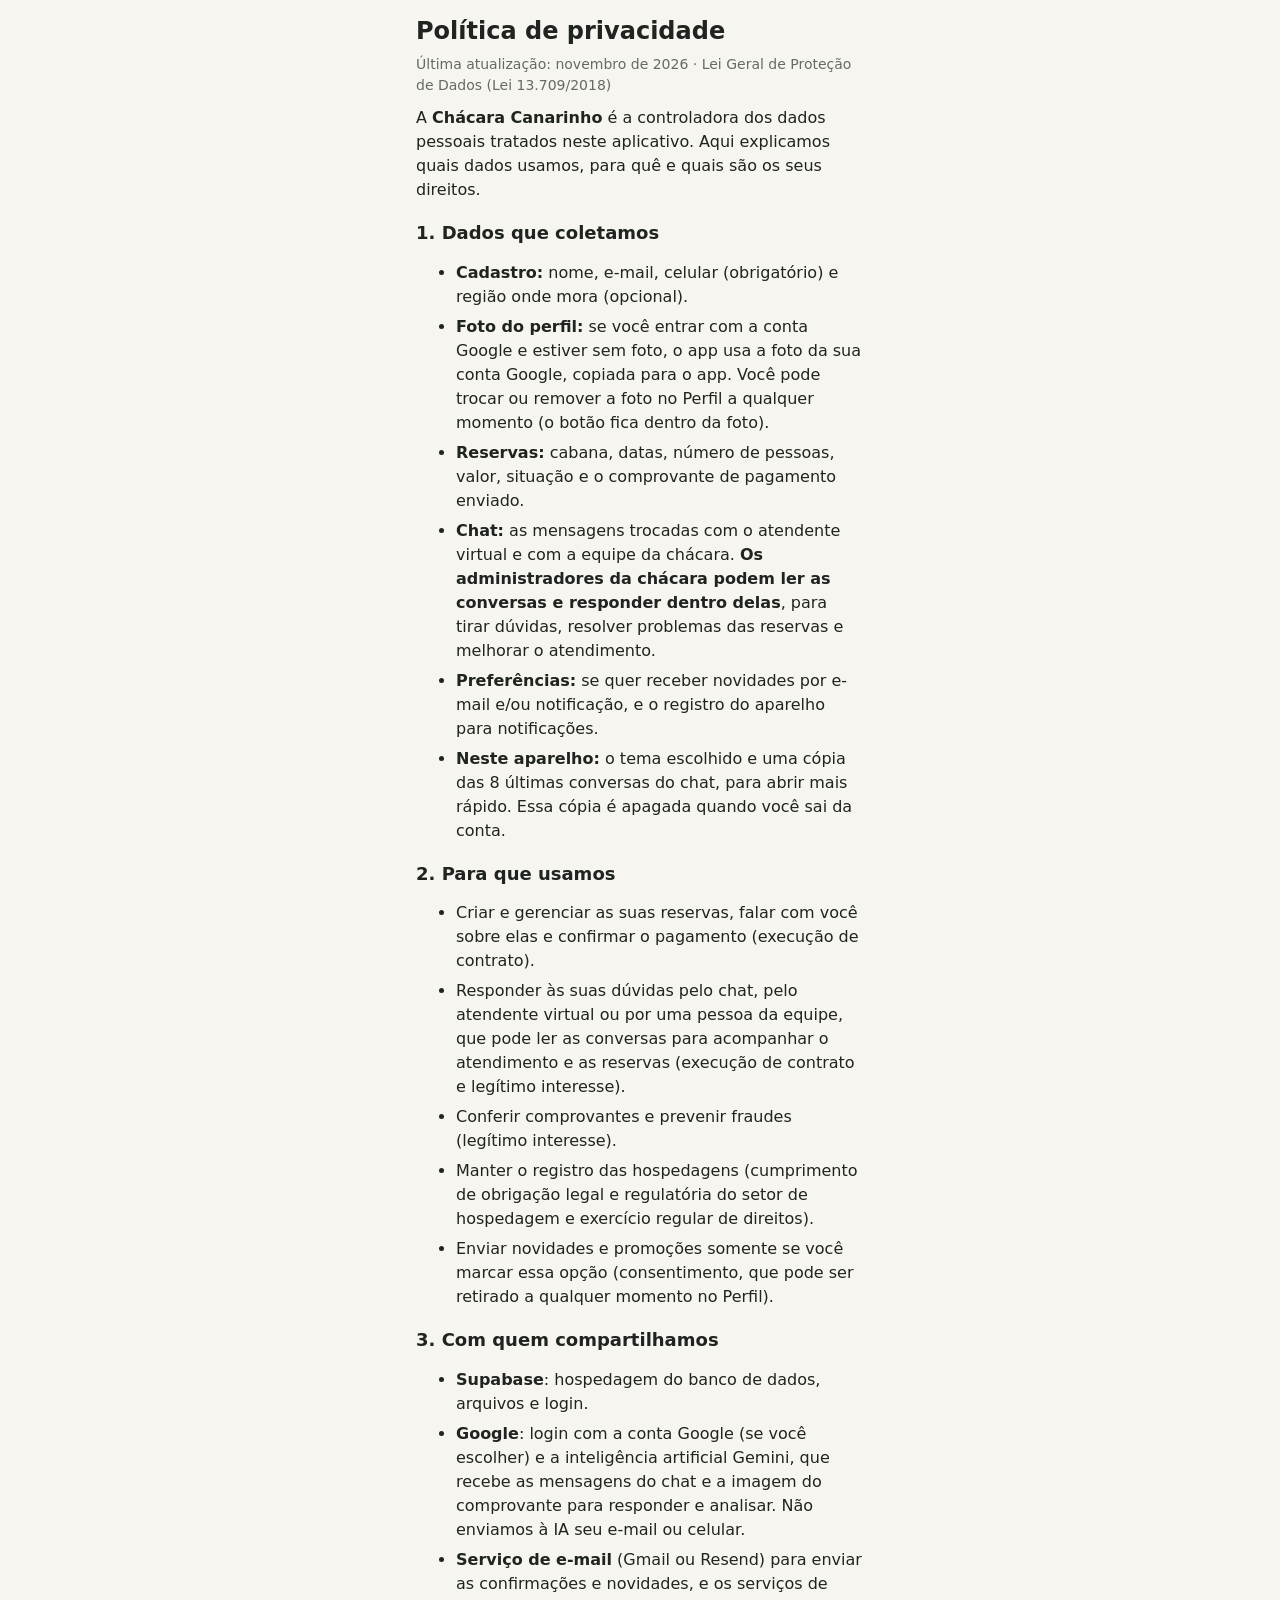
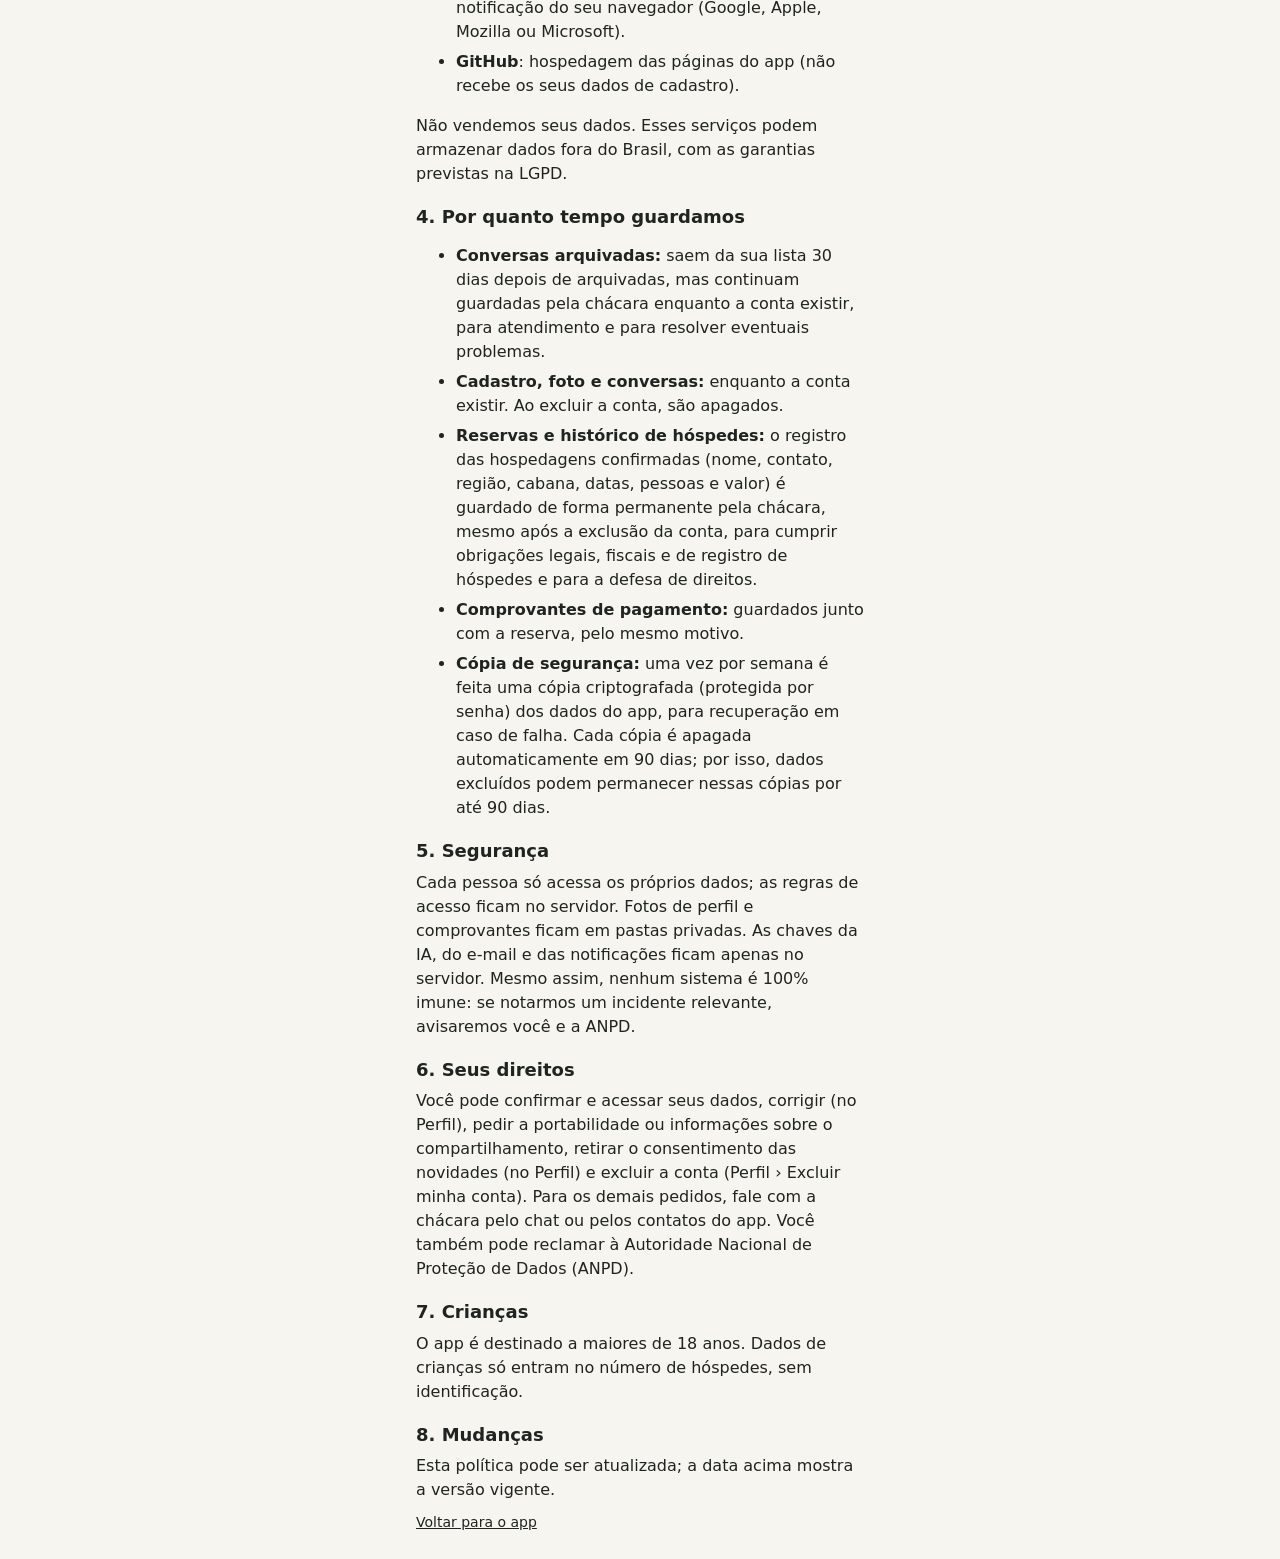
==== commit ae108224: "Atualização do site" ====
--- a/privacidade.html
+++ b/privacidade.html
@@ -45,7 +45,7 @@
 
   <h2>4. Por quanto tempo guardamos</h2>
   <ul>
-    <li><strong>Conversas arquivadas:</strong> apagadas automaticamente 30 dias depois de arquivadas.</li>
+    <li><strong>Conversas arquivadas:</strong> saem da sua lista 30 dias depois de arquivadas, mas continuam guardadas pela chácara enquanto a conta existir, para atendimento e para resolver eventuais problemas.</li>
     <li><strong>Cadastro, foto e conversas:</strong> enquanto a conta existir. Ao excluir a conta, são apagados.</li>
     <li><strong>Reservas e histórico de hóspedes:</strong> o registro das hospedagens confirmadas (nome, contato, região, cabana, datas, pessoas e valor) é guardado de forma permanente pela chácara, mesmo após a exclusão da conta, para cumprir obrigações legais, fiscais e de registro de hóspedes e para a defesa de direitos.</li>
     <li><strong>Comprovantes de pagamento:</strong> guardados junto com a reserva, pelo mesmo motivo.</li>
--- a/css/style.css
+++ b/css/style.css
@@ -1 +1 @@
-:root{--brand: #d99a00;--brand-ink: #1a1a1a;--bg: #f7f5ef;--surface: #ffffff;--surface-2: #f0ede4;--text: #1f2420;--muted: #646b63;--line: #e2ddd0;--ok: #2b8a3e;--warn: #b35c00;--bad: #c92a2a;--info: #1864ab;--radius: 14px;--shadow: 0 1px 2px rgba(0, 0, 0, .06), 0 4px 14px rgba(0, 0, 0, .06);--top: 56px;--tab: 64px;color-scheme:light}@media(prefers-color-scheme:dark){:root:not([data-theme=light]){--bg: #121512;--surface: #1b1f1b;--surface-2: #252a25;--text: #e9ece6;--muted: #a0a89d;--line: #2f352f;--ok: #69db7c;--warn: #ffa94d;--bad: #ff8787;--info: #74c0fc;--shadow: none;color-scheme:dark}}:root[data-theme=dark]{--bg: #121512;--surface: #1b1f1b;--surface-2: #252a25;--text: #e9ece6;--muted: #a0a89d;--line: #2f352f;--ok: #69db7c;--warn: #ffa94d;--bad: #ff8787;--info: #74c0fc;--shadow: none;color-scheme:dark}*{box-sizing:border-box}[hidden]{display:none!important}html,body{overscroll-behavior-y:none}html{-webkit-text-size-adjust:100%;touch-action:manipulation}body{margin:0;background:var(--bg);color:var(--text);font:16px/1.5 system-ui,-apple-system,Segoe UI,Roboto,sans-serif;padding-top:calc(var(--top) + env(safe-area-inset-top));padding-bottom:calc(var(--tab) + env(safe-area-inset-bottom));overflow-x:hidden}a{color:inherit}img{max-width:100%;display:block}svg{width:20px;height:20px;fill:none;stroke:currentColor;stroke-width:1.8;stroke-linecap:round;stroke-linejoin:round;flex:none}svg.g{stroke:none}h1,h2,h3{line-height:1.25;margin:0 0 8px}p{margin:0 0 10px}input,select,textarea,button{font:inherit;color:inherit}input,select,textarea{width:100%;min-height:44px;padding:10px 12px;border:1px solid var(--line);border-radius:10px;background:var(--surface);font-size:16px}input[type=checkbox]{width:20px;min-height:20px;height:20px;accent-color:var(--brand)}input[type=color]{padding:4px;height:48px}input:focus-visible,select:focus-visible,textarea:focus-visible,button:focus-visible,a:focus-visible{outline:2px solid var(--brand);outline-offset:2px}textarea{resize:vertical}.topbar{position:fixed;inset:0 0 auto;z-index:20;height:calc(var(--top) + env(safe-area-inset-top));padding:env(safe-area-inset-top) 12px 0;display:flex;align-items:center;justify-content:space-between;background:var(--surface);border-bottom:1px solid var(--line)}.brand{display:flex;align-items:center;gap:10px;text-decoration:none;font-weight:700;min-width:0}.brand img{border-radius:8px}.brand span{white-space:nowrap;overflow:hidden;text-overflow:ellipsis}.top-actions{display:flex;align-items:center;gap:6px}.top-icon{width:40px;height:40px;border-radius:50%;display:grid;place-items:center;border:0;background:transparent;cursor:pointer}.top-icon:hover{background:var(--surface-2)}.theme-btn:before{content:"☾";font-size:20px}:root[data-theme=dark] .theme-btn:before{content:"☀"}@media(prefers-color-scheme:dark){:root:not([data-theme=light]) .theme-btn:before{content:"☀"}}.account-link{text-decoration:none;font-weight:600;padding:8px 14px;border-radius:999px;background:var(--brand);color:var(--brand-ink)}.account-link.avatar-link{padding:0;background:none}.tabbar{position:fixed;inset:auto 0 0;z-index:20;height:calc(var(--tab) + env(safe-area-inset-bottom));padding-bottom:env(safe-area-inset-bottom);display:grid;grid-template-columns:repeat(5,1fr);background:var(--surface);border-top:1px solid var(--line)}.tabbar a{display:flex;flex-direction:column;align-items:center;justify-content:center;gap:2px;text-decoration:none;font-size:12px;color:var(--muted)}.tabbar a svg{width:24px;height:24px}.tabbar a.on{color:var(--text);font-weight:700}.tabbar a.on svg{color:var(--brand);stroke-width:2.2}.view{max-width:960px;margin:0 auto;min-height:60vh}.pad{padding:16px}.narrow{max-width:480px;margin:0 auto}.loading{padding:32px;text-align:center;color:var(--muted)}.empty{padding:32px 16px;text-align:center;color:var(--muted)}.title{font-size:26px}.section-title{font-size:18px;margin-top:18px}.lead{font-size:17px;color:var(--muted)}.muted{color:var(--muted)}.small{font-size:14px}.center{text-align:center}.pre{white-space:pre-line}.warn{color:var(--warn)}.ok-text{color:var(--ok)}.bad-text{color:var(--bad)}.back{display:inline-block;text-decoration:none;color:var(--muted);margin-bottom:8px}.row{display:flex;align-items:center}.row.between{justify-content:space-between;gap:8px}.row.end{justify-content:flex-end;gap:8px}.row.wrap{flex-wrap:wrap}.row.gap,.gap{gap:10px}.center-v{align-items:center}.grow{flex:1 1 220px;min-width:0}.stack{display:flex;flex-direction:column;gap:12px}.gap-top{margin-top:14px}.foot{text-align:center;padding-bottom:24px}.btn{display:inline-flex;align-items:center;justify-content:center;gap:8px;min-height:44px;padding:10px 18px;border-radius:999px;border:1px solid transparent;background:var(--brand);color:var(--brand-ink);font-weight:650;text-decoration:none;cursor:pointer}.btn:disabled{opacity:.55;cursor:default}.btn.sm{min-height:36px;padding:6px 14px;font-size:14px}.btn.block{width:100%}.btn.ghost{background:transparent;color:var(--text);border-color:var(--line)}.btn.danger{background:var(--bad);color:#fff}.btn.ghost.danger{background:transparent;color:var(--bad);border-color:currentColor}.btn.google{background:var(--surface);color:var(--text);border-color:var(--line)}.btn.busy,label.busy{position:relative;color:transparent!important;pointer-events:none}.btn.busy:after,label.busy:after{content:"";position:absolute;width:18px;height:18px;border-radius:50%;border:2px solid var(--muted);border-top-color:transparent;animation:spin .8s linear infinite}@keyframes spin{to{transform:rotate(360deg)}}.link{background:none;border:0;padding:4px 0;color:var(--muted);text-decoration:underline;cursor:pointer}.link.danger{color:var(--bad)}.icon-btn{width:40px;height:40px;border-radius:50%;border:0;background:var(--surface-2);display:grid;place-items:center;cursor:pointer;font-size:20px;flex:none}.icon-btn:disabled{opacity:.35}.chips{display:flex;gap:8px;overflow-x:auto;padding-bottom:6px;margin-bottom:12px}.chip{border:1px solid var(--line);background:var(--surface);padding:6px 14px;border-radius:999px;white-space:nowrap;cursor:pointer}.chip.on{background:var(--brand);color:var(--brand-ink);border-color:var(--brand)}.segmented{display:flex;background:var(--surface-2);border-radius:999px;padding:4px;margin:10px 0}.segmented button{flex:1;border:0;background:none;padding:8px;border-radius:999px;cursor:pointer}.segmented button.on{background:var(--surface);box-shadow:var(--shadow);font-weight:650}.field{display:flex;flex-direction:column;gap:4px;flex:none;min-width:0;border:0;padding:0;margin:0}.row>.field{flex:1 1 140px}.field>span,.field legend{font-size:14px;font-weight:600}.field.row{flex-direction:row}.check{display:flex;align-items:center;gap:10px;cursor:pointer}fieldset.field{gap:8px}.divider{display:flex;align-items:center;gap:10px;color:var(--muted);font-size:14px;margin:18px 0}.divider:before,.divider:after{content:"";flex:1;border-top:1px solid var(--line)}.auth-logo{margin:8px auto 12px;background:var(--brand);border-radius:22px;padding:10px}.card{background:var(--surface);border:1px solid var(--line);border-radius:var(--radius);padding:14px;box-shadow:var(--shadow);margin-bottom:12px}.cards{display:grid;grid-template-columns:repeat(auto-fill,minmax(260px,1fr));gap:14px}.card.cabin{padding:0;overflow:hidden;text-decoration:none;display:flex;flex-direction:column;margin:0}.card.cabin .cover{aspect-ratio:16 / 10;background:var(--surface-2)}.card.cabin .cover img{width:100%;height:100%;object-fit:cover}.card.cabin .cover img.ph{object-fit:contain;padding:24px;background:var(--brand)}.card.cabin .body{padding:14px;display:flex;flex-direction:column;gap:4px}.card.cabin .body p{display:flex;align-items:center;gap:6px;margin:0}.price{font-size:18px;font-weight:700}.badge{display:inline-block;padding:2px 10px;border-radius:999px;font-size:13px;font-weight:600;background:var(--surface-2);white-space:nowrap}.badge.ok{background:color-mix(in srgb,var(--ok) 18%,transparent);color:var(--ok)}.badge.warn{background:color-mix(in srgb,var(--warn) 18%,transparent);color:var(--warn)}.badge.bad{background:color-mix(in srgb,var(--bad) 18%,transparent);color:var(--bad)}.badge.info{background:color-mix(in srgb,var(--info) 18%,transparent);color:var(--info)}.badge.muted{color:var(--muted)}.list-cards .card{margin-bottom:10px}.list{display:flex;flex-direction:column;border:1px solid var(--line);border-radius:var(--radius);overflow:hidden;background:var(--surface)}.list a{padding:14px;text-decoration:none;border-bottom:1px solid var(--line)}.list a:last-child{border-bottom:0}.list a:after{content:"›";float:right;color:var(--muted)}.carousel{position:relative}.carousel .track{display:flex;overflow-x:auto;scroll-snap-type:x mandatory;scrollbar-width:none}.carousel .track::-webkit-scrollbar{display:none}.slide{flex:0 0 100%;scroll-snap-align:start;margin:0;position:relative;aspect-ratio:16 / 10;max-height:62vh;background:var(--surface-2)}.slide img{width:100%;height:100%;object-fit:cover}.slide figcaption{position:absolute;left:0;right:0;bottom:0;padding:28px 16px 30px;color:#fff;background:linear-gradient(transparent,#0000008c);font-weight:600}.dots{position:absolute;bottom:10px;left:0;right:0;display:flex;justify-content:center;gap:6px}.dots button{width:8px;height:8px;padding:0;border-radius:50%;border:0;background:#ffffff8c;cursor:pointer}.dots button.on{background:#fff;width:22px;border-radius:4px}.hero-empty{display:grid;place-items:center;padding:28px;background:var(--brand)}.strip{display:flex;gap:6px;overflow-x:auto;scroll-snap-type:x mandatory}.strip img{height:220px;width:auto;max-width:none;scroll-snap-align:start;cursor:zoom-in}.grid{display:grid;grid-template-columns:repeat(auto-fill,minmax(110px,1fr));gap:4px}.thumb{padding:0;border:0;aspect-ratio:1;background:var(--surface-2);cursor:zoom-in;overflow:hidden;border-radius:6px}.thumb img{width:100%;height:100%;object-fit:cover}.insta-card{display:flex;align-items:center;gap:14px;margin-top:18px;padding:16px;border-radius:var(--radius);text-decoration:none;color:#fff;background:linear-gradient(45deg,#f09433,#dc2743 50%,#bc1888)}.insta-card svg{width:36px;height:36px}.calendar{background:var(--surface);border:1px solid var(--line);border-radius:var(--radius);padding:12px;max-width:420px}.cal-head{display:flex;align-items:center;justify-content:space-between;margin-bottom:8px}.cal-head strong:first-letter{text-transform:uppercase}.cal-grid{display:grid;grid-template-columns:repeat(7,1fr);gap:4px}.cal-grid.dow span{text-align:center;font-size:12px;color:var(--muted)}.day{aspect-ratio:1;border:0;border-radius:10px;background:var(--surface-2);cursor:pointer;font-weight:600}.day.livre{background:color-mix(in srgb,var(--ok) 16%,var(--surface))}.day.reservado{background:color-mix(in srgb,var(--bad) 14%,var(--surface));color:var(--muted);text-decoration:line-through}.day.fechado,.day.passado{background:transparent;color:var(--muted);opacity:.5}.day.can-out{outline:1px dashed var(--brand)}.day:disabled{cursor:default}.day.in{background:color-mix(in srgb,var(--brand) 40%,var(--surface))}.day.start,.day.end{background:var(--brand);color:var(--brand-ink);opacity:1;text-decoration:none}.legend{display:flex;align-items:center;gap:6px;flex-wrap:wrap;margin:10px 0;color:var(--muted)}.lg{width:14px;height:14px;border-radius:4px;display:inline-block;margin-left:8px}.lg.livre{background:color-mix(in srgb,var(--ok) 30%,var(--surface))}.lg.reservado{background:color-mix(in srgb,var(--bad) 30%,var(--surface))}.lg.fechado{background:var(--surface-2)}.booking{max-width:420px;margin-top:12px;display:flex;flex-direction:column;gap:8px}.booking select{width:auto}.booking .field.row{flex:none;align-items:center}.booking .total{font-size:18px;border-top:1px solid var(--line);padding-top:8px}.res h3{margin:0;font-size:17px}.res p{margin:6px 0}.analise{background:var(--surface-2);border-radius:10px;padding:8px 12px;margin:8px 0;font-size:14px}.analise ul{padding-left:4px;list-style:none;margin:8px 0}.profile-head{text-align:center;display:flex;flex-direction:column;align-items:center}.avatar{width:40px;height:40px;border-radius:50%;display:inline-grid;place-items:center;overflow:hidden;flex:none;background:var(--brand);color:var(--brand-ink);font-weight:700;font-size:15px}.avatar img{width:100%;height:100%;object-fit:cover}.avatar.sm{width:34px;height:34px;font-size:13px}.avatar.xl{width:128px;height:128px;font-size:42px}.avatar-edit{position:relative;width:128px;height:128px;border-radius:50%;overflow:hidden;margin-bottom:12px}.avatar-edit .avatar-btn{position:absolute;left:0;right:0;bottom:0;height:38%;display:grid;place-items:center;cursor:pointer;background:#00000080;color:#fff}.avatar-edit .avatar-btn svg{width:24px;height:24px}.avatar-edit.busy:after{content:"";position:absolute;inset:0;background:#00000059}.admin-tabs{display:flex;gap:6px;overflow-x:auto;padding:0 16px 8px;border-bottom:1px solid var(--line);scrollbar-width:none}.admin-tabs a{white-space:nowrap;text-decoration:none;padding:8px 14px;border-radius:999px;background:var(--surface);border:1px solid var(--line);font-size:14px}.admin-tabs a.on{background:var(--brand);color:var(--brand-ink);border-color:var(--brand);font-weight:650}.admin-photos{display:grid;grid-template-columns:repeat(auto-fill,minmax(160px,1fr));gap:10px}.card.photo{display:flex;flex-direction:column;gap:6px;padding:8px;margin:0}.card.photo img{aspect-ratio:1;object-fit:cover;border-radius:8px}.card.photo input,.card.photo select{min-height:34px;padding:4px 8px;font-size:14px}.narrow-num{width:70px!important}.kpis{display:grid;grid-template-columns:repeat(auto-fill,minmax(150px,1fr));gap:10px}.kpi{background:var(--surface);border:1px solid var(--line);border-radius:var(--radius);padding:12px;display:flex;flex-direction:column}.kpi span{font-size:13px;color:var(--muted)}.kpi strong{font-size:22px}.table-wrap,.occ-wrap{overflow-x:auto}.table{width:100%;border-collapse:collapse;background:var(--surface);border-radius:var(--radius);overflow:hidden;font-size:14px;margin-bottom:12px}.table th,.table td{text-align:left;padding:8px 10px;border-bottom:1px solid var(--line);vertical-align:top}.bar{display:inline-block;width:60px;height:8px;background:var(--surface-2);border-radius:4px;overflow:hidden;vertical-align:middle}.bar i{display:block;height:100%;background:var(--brand)}.icon-preview{border-radius:16px;box-shadow:var(--shadow)}.dialog{border:0;border-radius:18px;padding:20px;width:min(420px,calc(100vw - 32px));background:var(--surface);color:var(--text);box-shadow:0 10px 40px #0000004d}.dialog.wide{width:min(560px,calc(100vw - 32px))}.dialog::backdrop{background:#00000073}.dialog form>.btn.block{margin-bottom:8px}.toast{position:fixed;left:50%;transform:translate(-50%);z-index:50;bottom:calc(var(--tab) + 14px + env(safe-area-inset-bottom));max-width:calc(100vw - 32px);padding:12px 18px;border-radius:12px;background:#222;color:#fff;box-shadow:0 6px 20px #00000040;font-size:15px}.toast.ok{background:#2b8a3e}.toast.bad{background:#c92a2a}.doc h1{font-size:24px}.doc h2{font-size:18px;margin-top:20px}.doc li{margin-bottom:6px}@media(min-width:760px){.title{font-size:30px}.slide{aspect-ratio:21 / 9}}body.plain{padding:0}.table-wrap .table{min-width:520px}.table td,.table th{white-space:nowrap}.table td.small{white-space:normal}.menu-page{max-width:560px;margin:0 auto}.profile-card{padding:20px;border-radius:26px;position:relative;overflow:hidden;box-shadow:var(--shadow);background:linear-gradient(135deg,var(--brand),color-mix(in srgb,var(--brand) 55%,#1d3b22));color:#fff}.profile-card:before,.profile-card:after{content:"";position:absolute;border-radius:50%;background:#ffffff21}.profile-card:before{width:180px;height:180px;right:-50px;top:-70px}.profile-card:after{width:90px;height:90px;right:60px;bottom:-40px}.profile-card .pc-in,.profile-card .pc-btn{position:relative;z-index:1}.profile-card h2{font-size:21px;margin:0}.profile-card .pc-txt{min-width:0}.profile-card .pc-mail{opacity:.9;font-size:14px;overflow:hidden;text-overflow:ellipsis}.profile-card .pc-chip{display:inline-block;margin-top:6px;background:#ffffff40;padding:3px 10px;border-radius:999px;font-size:12px;font-weight:700}.profile-card .pc-emoji{font-size:40px}.profile-card .pc-btn{margin-top:14px;background:#fff;color:#1f2420}.avatar.lg{width:64px;height:64px;font-size:22px;border:3px solid rgba(255,255,255,.7);background:#ffffff40;color:#fff}.list-title{margin:22px 6px 8px;font-size:12.5px;font-weight:800;text-transform:uppercase;letter-spacing:.08em;color:var(--muted)}.menu-page .list{box-shadow:var(--shadow)}.li{display:flex;align-items:center;gap:14px;padding:12px 14px;width:100%;text-align:left;font-weight:650;text-decoration:none;background:none;border:0;color:inherit;cursor:pointer;font-size:15.5px}.li+.li{border-top:1px solid var(--line)}.li:active{background:var(--surface-2)}.li .grow{flex:1;min-width:0;line-height:1.3}.li-ico{width:38px;height:38px;border-radius:12px;display:grid;place-items:center;font-size:19px;background:color-mix(in srgb,var(--brand) 16%,var(--surface));flex:none}.li .chev{color:var(--muted);font-size:20px}.li .count{background:var(--brand);color:var(--brand-ink);font-size:12px;font-weight:800;padding:2px 8px;border-radius:999px}.menu-page .list a:after{content:none}.switch{position:relative;width:52px;height:30px;flex:none}.switch input{position:absolute;opacity:0;inset:0;margin:0;width:100%;height:100%;cursor:pointer;z-index:1}.switch i{position:absolute;inset:0;border-radius:99px;background:var(--line);transition:background .2s}.switch i:after{content:"";position:absolute;top:3px;left:3px;width:24px;height:24px;border-radius:50%;background:#fff;box-shadow:0 2px 6px #0003;transition:transform .25s cubic-bezier(.3,1.4,.5,1)}.switch input:checked+i{background:var(--brand)}.switch input:checked+i:after{transform:translate(22px)}.switch input:disabled+i{opacity:.5}a.slide{display:block;color:inherit;text-decoration:none}.slide figcaption strong{display:block;font-size:20px}.slide figcaption span{font-size:14px;font-weight:500;opacity:.95}.cab-hero{display:block;position:relative;width:100%;padding:0;border:0;cursor:zoom-in;aspect-ratio:16 / 10;max-height:60vh;background:var(--surface-2)}.cab-hero img{width:100%;height:100%;object-fit:cover}.cab-count{position:absolute;right:12px;bottom:12px;background:#0009;color:#fff;padding:4px 10px;border-radius:999px;font-size:13px;font-weight:600}.cab-adm{display:flex;gap:12px;align-items:flex-start}.cab-adm-capa{width:92px;height:92px;border-radius:12px;overflow:hidden;background:var(--surface-2);flex:none;display:grid;place-items:center}.cab-adm-capa img{width:100%;height:100%;object-fit:cover}.cab-sem-foto{font-size:12px;color:var(--muted)}.cab-fotos{border:1px solid var(--line);border-radius:12px;padding:12px;gap:10px}.cab-fotos-grid{display:grid;grid-template-columns:repeat(auto-fill,minmax(90px,1fr));gap:8px}.cab-foto{position:relative;aspect-ratio:1;border-radius:10px;overflow:hidden;border:2px solid transparent}.cab-foto.principal{border-color:var(--brand)}.cab-foto img{width:100%;height:100%;object-fit:cover}.cab-foto button{position:absolute;top:4px;width:30px;height:30px;border-radius:50%;border:0;background:#0000008c;color:#fff;font-size:15px;cursor:pointer;display:grid;place-items:center}.cf-star{left:4px}.cf-del{right:4px}.photo-img{position:relative}.pf-badge{position:absolute;left:6px;top:6px;background:var(--brand);color:var(--brand-ink);font-size:11px;font-weight:700;padding:2px 8px;border-radius:999px}.dialog{max-height:calc(100dvh - 32px);overflow-y:auto;overscroll-behavior:contain}.lightbox{border:0;padding:0;margin:0;inset:0;width:100vw;height:100dvh;max-width:none;max-height:none;overflow:hidden;background:rgba(0,0,0,var(--lb-fundo, 1));color:#fff}.lightbox::backdrop{background:transparent}.lb-track{display:flex;height:100%;touch-action:none;user-select:none;-webkit-user-select:none;will-change:transform;cursor:grab}.lb-track:active{cursor:grabbing}.lb-slide{flex:0 0 100%;height:100%;margin:0;display:grid;place-items:center;padding:56px 0 64px}.lb-slide img{max-width:100%;max-height:100%;object-fit:contain;pointer-events:none;-webkit-user-drag:none}.lb-top{position:absolute;top:0;left:0;right:0;display:flex;align-items:center;justify-content:space-between;padding:calc(10px + env(safe-area-inset-top)) 12px 10px 18px;background:linear-gradient(rgba(0,0,0,.5),transparent);pointer-events:none}.lb-count{font-weight:600;font-size:15px}.lb-cap{position:absolute;left:0;right:0;bottom:0;margin:0;padding:16px 18px calc(16px + env(safe-area-inset-bottom));text-align:center;background:linear-gradient(transparent,#0000008c);pointer-events:none}.lb-cap:empty{display:none}.lightbox button{z-index:2;background:#ffffff29;color:#fff;border:0;width:44px;height:44px;border-radius:50%;font-size:24px;cursor:pointer;display:grid;place-items:center}.lb-top .lb-close{pointer-events:auto}.lb-prev,.lb-next{position:absolute;top:50%;transform:translateY(-50%)}.lb-prev{left:10px}.lb-next{right:10px}.lb-prev:disabled,.lb-next:disabled{opacity:0;pointer-events:none}@media(pointer:coarse){.lb-prev,.lb-next{display:none}}.home{max-width:960px;margin:0 auto}.eyebrow{margin:0 0 4px;font-size:12px;font-weight:800;letter-spacing:.1em;text-transform:uppercase;color:color-mix(in srgb,var(--brand) 75%,var(--text))}.btn.lg{min-height:52px;padding:12px 22px;font-size:16px}.welcome{position:relative;z-index:2;margin:-28px 12px 0;padding:22px 20px 20px;background:var(--surface);border-radius:24px;box-shadow:0 10px 30px #0000001a;border:1px solid var(--line)}.welcome h1{font-size:28px;letter-spacing:-.02em;margin:0 0 6px}.welcome-txt{font-size:16.5px;color:var(--muted);margin:0 0 10px}.welcome-loc{display:flex;align-items:center;gap:6px;font-size:14px;color:var(--muted);margin:0 0 16px}.welcome-loc svg{width:16px;height:16px;color:var(--brand)}.welcome-cta{display:grid;gap:10px}.welcome-cta .btn{width:100%}.perks{display:grid;grid-template-columns:repeat(3,1fr);gap:8px;margin:14px 12px 0}.perk{background:var(--surface);border:1px solid var(--line);border-radius:16px;padding:12px 8px;text-align:center;display:flex;flex-direction:column;align-items:center;gap:2px}.perk span{font-size:22px;line-height:1.2}.perk strong{font-size:13px;line-height:1.25}.perk small{font-size:11.5px;color:var(--muted);line-height:1.25}.home-sec{padding:28px 12px 0;scroll-margin-top:calc(var(--top) + 8px)}.sec-head{display:flex;align-items:flex-end;justify-content:space-between;gap:10px;margin:0 4px 14px}.sec-head h2{font-size:22px;letter-spacing:-.01em;margin:0}.sec-count{font-size:13px;color:var(--muted);white-space:nowrap}.empty-card{padding:24px;text-align:center;color:var(--muted);background:var(--surface);border:1px dashed var(--line);border-radius:18px}.cabin-list{display:grid;gap:16px;grid-template-columns:repeat(auto-fill,minmax(290px,1fr))}.cabin-card{display:flex;flex-direction:column;text-decoration:none;background:var(--surface);border-radius:22px;overflow:hidden;border:1px solid var(--line);box-shadow:0 6px 20px #0000000f;transition:transform .15s,box-shadow .15s}.cabin-card:active{transform:scale(.985)}@media(hover:hover){.cabin-card:hover{transform:translateY(-2px);box-shadow:0 12px 28px #0000001a}}.cc-img{position:relative;aspect-ratio:4 / 3;background:var(--surface-2)}.cc-img img{width:100%;height:100%;object-fit:cover}.cc-img img.ph{object-fit:contain;padding:40px;background:var(--brand)}.cc-tag{position:absolute;left:12px;top:12px;padding:5px 11px;border-radius:999px;font-size:12.5px;font-weight:700;background:#ffffffeb;color:#333;backdrop-filter:blur(4px)}.cc-tag.on{color:#1e7a34}.cc-tag.off{color:#8a5a00}.cc-fotos{position:absolute;right:12px;bottom:12px;padding:4px 10px;border-radius:999px;font-size:12.5px;font-weight:600;background:#0000008c;color:#fff}.cc-body{padding:16px 16px 14px;display:flex;flex-direction:column;gap:6px;flex:1}.cc-top{display:flex;align-items:center;justify-content:space-between;gap:8px}.cc-top h3{font-size:19px;margin:0}.cc-cap{display:inline-flex;align-items:center;gap:4px;font-size:13px;color:var(--muted);white-space:nowrap}.cc-cap svg{width:16px;height:16px}.cc-desc{margin:0;color:var(--muted);font-size:14.5px;display:-webkit-box;-webkit-line-clamp:2;-webkit-box-orient:vertical;overflow:hidden}.cc-foot{display:flex;align-items:center;justify-content:space-between;margin-top:auto;padding-top:10px;border-top:1px solid var(--line)}.cc-price{margin:0}.cc-price strong{font-size:19px}.cc-price span{font-size:13px;color:var(--muted)}.cc-go{font-weight:700;color:var(--brand-ink);background:var(--brand);padding:7px 14px;border-radius:999px;font-size:14px}.steps{list-style:none;padding:6px 16px;margin:0;background:var(--surface);border:1px solid var(--line);border-radius:20px}.steps li{display:flex;gap:14px;padding:14px 0}.steps li+li{border-top:1px solid var(--line)}.step-n{flex:none;width:34px;height:34px;border-radius:50%;display:grid;place-items:center;font-weight:800;background:color-mix(in srgb,var(--brand) 18%,var(--surface));color:color-mix(in srgb,var(--brand) 70%,var(--text))}.steps strong{display:block;font-size:15.5px}.steps p{margin:2px 0 0;font-size:14px;color:var(--muted)}.info-grid{display:grid;gap:10px}.info-card{display:flex;align-items:center;gap:14px;padding:16px;border-radius:18px;text-decoration:none;background:var(--surface);border:1px solid var(--line)}.info-card p{margin:2px 0 0;font-size:14px;color:var(--muted)}.info-card>div{flex:1;min-width:0}.ic-ico{width:44px;height:44px;border-radius:14px;display:grid;place-items:center;font-size:22px;flex:none;background:color-mix(in srgb,var(--brand) 16%,var(--surface))}.ic-ico svg{width:22px;height:22px}.ic-go{font-size:20px;color:var(--muted)}.chat-card{background:linear-gradient(135deg,var(--brand),color-mix(in srgb,var(--brand) 55%,#1d3b22));border:0;color:#fff}.chat-card p,.chat-card .ic-go{color:#ffffffe6}.chat-card .ic-ico{background:#fff3}.info-card.insta .ic-ico{background:linear-gradient(45deg,#f09433,#dc2743 55%,#bc1888);color:#fff}.home-foot{display:flex;flex-direction:column;align-items:center;gap:8px;padding:36px 16px 28px;color:var(--muted);font-size:14px}.home-foot img{background:var(--brand);border-radius:12px;padding:6px}.home-foot strong{color:var(--text)}.home-foot nav{display:flex;gap:16px;flex-wrap:wrap;justify-content:center}.home-foot a{color:var(--muted)}@media(min-width:760px){.welcome{margin:-48px 24px 0;padding:28px;display:grid;grid-template-columns:1fr auto;gap:0 28px;align-items:end}.welcome h1{font-size:34px}.welcome-cta{grid-column:2;grid-row:1 / span 4;min-width:260px}.perks{margin:16px 24px 0;gap:12px}.home-sec{padding:36px 24px 0}.info-grid{grid-template-columns:repeat(auto-fit,minmax(260px,1fr))}}.carousel .slide figcaption{padding-bottom:46px}.carousel .dots{bottom:38px}@media(min-width:760px){.carousel .slide figcaption{padding-bottom:66px}.carousel .dots{bottom:58px}}:root{--grad: linear-gradient(135deg, color-mix(in srgb, var(--brand) 78%, #ffe08a), var(--brand) 55%, color-mix(in srgb, var(--brand) 72%, #000))}.page-head{display:flex;align-items:center;gap:10px;padding:12px 14px}.page-head h1{font-size:24px;flex:1;min-width:0;margin:0;white-space:nowrap;overflow:hidden;text-overflow:ellipsis}.chat-list-page{max-width:640px;margin:0 auto;padding-bottom:16px}.chat-hint{margin:0 18px 6px}.conv{display:flex;gap:12px;align-items:center;padding:12px 18px;text-decoration:none;color:inherit;transition:background .2s}.conv:active{background:var(--surface-2)}.conv-photo{position:relative;flex:none;width:56px;height:56px}.conv-photo img{width:56px;height:56px;border-radius:18px;object-fit:cover;box-shadow:0 2px 8px #0000001a}.conv .grow{flex:1;min-width:0;display:flex;flex-direction:column}.conv-title{font-weight:800;white-space:nowrap;overflow:hidden;text-overflow:ellipsis}.conv-last{color:var(--muted);font-size:14px;white-space:nowrap;overflow:hidden;text-overflow:ellipsis}.conv-time{font-size:12px;color:var(--muted);align-self:flex-start;margin-top:4px;white-space:nowrap}.conv-expire{font-size:12px;font-weight:700;color:var(--bad);margin-top:2px}.conv-swipe{position:relative;overflow:hidden}.conv-swipe+.conv-swipe{border-top:1px solid var(--line)}.conv-swipe-bg{position:absolute;inset:0;display:flex;align-items:center;justify-content:flex-end;gap:8px;padding-right:22px;background:var(--brand);color:var(--brand-ink);font-weight:800;font-size:14px}.conv-swipe-bg.restore{background:#2f9e44;color:#fff}.conv-swipe>.conv{position:relative;background:var(--bg);touch-action:pan-y;user-select:none;-webkit-user-select:none;-webkit-user-drag:none;transition:transform .2s ease}.conv-swipe>.conv.dragging{transition:none}.conv-swipe.removing{max-height:0;transition:max-height .2s ease .15s}.conv-swipe img{-webkit-user-drag:none}.archived{margin-top:18px;border-top:1px solid var(--line)}.archived summary{display:flex;align-items:center;gap:12px;padding:14px 18px;cursor:pointer;list-style:none}.archived summary::-webkit-details-marker{display:none}.archived .count{background:var(--brand);color:var(--brand-ink);font-size:12px;font-weight:800;padding:2px 8px;border-radius:99px}.archived summary .grow{flex:1}.empty-chat{text-align:center;padding:40px 28px;display:grid;gap:12px;justify-items:center}.empty-chat img{border-radius:24px;box-shadow:0 8px 24px #0000001f;animation:bounce 2.6s ease-in-out infinite}.empty-chat h2{font-size:22px;margin:0}.empty-chat p{margin:0;max-width:320px}@keyframes bounce{0%,to{transform:translateY(0)}50%{transform:translateY(-6px)}}html.chat-open,html.chat-open body{overflow:hidden;overscroll-behavior:none}.chat-page{position:fixed;z-index:30;top:0;left:0;right:0;max-width:640px;margin:0 auto;height:var(--chat-h, 100dvh);transform:translateY(var(--chat-y, 0px));display:flex;flex-direction:column;background:var(--bg);overflow:hidden}.chat-page .page-head{flex:none;padding-top:calc(10px + env(safe-area-inset-top));background:color-mix(in srgb,var(--bg) 88%,transparent);backdrop-filter:blur(14px);-webkit-backdrop-filter:blur(14px);border-bottom:1px solid var(--line)}.chat-page .icon-btn{background:transparent}.chat-page .icon-btn svg{width:22px;height:22px}.chat-avatar{width:42px;height:42px;border-radius:12px;object-fit:cover;flex:none}.chat-who{flex:1;min-width:0}.chat-title{font-weight:800;white-space:nowrap;overflow:hidden;text-overflow:ellipsis}.chat-scroll{flex:1;min-height:0;overflow-y:auto;-webkit-overflow-scrolling:touch;overscroll-behavior-y:contain;padding:8px 14px 14px;display:flex;flex-direction:column;gap:6px}.bubble{max-width:80%;padding:10px 14px;border-radius:20px;font-size:15.5px;overflow-wrap:anywhere;animation:bubble .25s cubic-bezier(.3,1.4,.5,1) both}@keyframes bubble{0%{opacity:0;transform:translateY(6px) scale(.96)}}.bubble.me{align-self:flex-end;background:var(--grad);color:var(--brand-ink);border-bottom-right-radius:6px}.bubble.them{align-self:flex-start;background:var(--surface);border:1px solid var(--line);border-bottom-left-radius:6px}.bubble.them a{color:var(--info)}.bubble.has-pix{max-width:88%}.bubble time{display:block;font-size:11px;opacity:.7;margin-top:3px;text-align:right}.bubble.typing{display:flex;gap:4px;padding:14px 16px}.bubble.typing span{width:8px;height:8px;border-radius:50%;background:var(--muted);animation:blink 1.2s infinite}.bubble.typing span:nth-child(2){animation-delay:.2s}.bubble.typing span:nth-child(3){animation-delay:.4s}@keyframes blink{50%{opacity:.25}}.day-sep{align-self:center;font-size:12px;font-weight:800;color:var(--muted);background:var(--surface-2);padding:3px 10px;border-radius:99px;margin:8px 0}.quick{flex:none;display:flex;gap:8px;overflow-x:auto;padding:8px 12px;scrollbar-width:none;background:var(--bg)}.quick::-webkit-scrollbar{display:none}.quick .chip{font-size:13.5px;padding:7px 13px;background:var(--surface)}.chat-input{flex:none;display:flex;gap:6px;align-items:flex-end;padding:10px 10px calc(10px + env(safe-area-inset-bottom));background:var(--surface);border-top:1px solid var(--line)}.chat-input textarea{flex:1;resize:none;max-height:120px;min-height:46px;border-radius:22px;padding:11px 16px}.chat-input .attach{width:46px;height:46px;color:var(--muted)}.send-btn{width:46px;height:46px;border-radius:50%;border:0;display:grid;place-items:center;background:var(--grad);color:var(--brand-ink);flex:none;cursor:pointer}.send-btn svg.fill{width:20px;height:20px;fill:currentColor;stroke:none}.send-btn:active{transform:scale(.94)}.pix-card{margin-top:8px;padding:12px;border-radius:14px;background:var(--bg);border:1.5px dashed var(--brand);display:flex;flex-direction:column;gap:8px;min-width:220px}.pix-head{display:flex;justify-content:space-between;gap:8px;flex-wrap:wrap}.pix-card .qr{background:#fff;border-radius:10px;padding:6px;width:200px;max-width:100%;align-self:center}.pix-card .qr svg{width:100%;height:auto;stroke:none}.receipt-tag{display:inline-flex;gap:6px;align-items:center;font-weight:700}.receipt-tag svg{width:18px;height:18px}.toast{display:flex;align-items:center;gap:14px}.toast[hidden]{display:none}.toast-btn{background:none;border:0;color:#ffd43b;font-weight:800;font-size:15px;padding:4px 0;cursor:pointer}.conv-photo .conv-me{width:56px;height:56px;border-radius:18px;font-size:19px;box-shadow:0 2px 8px #0000001a}.chat-photo{flex:none;width:42px;height:42px}.chat-photo .conv-me{width:42px;height:42px;border-radius:12px;font-size:15px}.conv-me img{width:100%;height:100%;object-fit:cover}.res-page{max-width:640px;margin:0 auto;padding-bottom:20px}.res-tabs{margin:0 14px 6px}.seg-n{display:inline-block;min-width:20px;padding:0 6px;margin-left:4px;border-radius:99px;font-size:12px;font-weight:800;background:color-mix(in srgb,var(--brand) 20%,var(--surface))}.res-list{display:grid;gap:14px;padding:8px 14px 0}.res-card{background:var(--surface);border:1px solid var(--line);border-radius:22px;padding:14px;box-shadow:0 6px 20px #0000000f;display:flex;flex-direction:column;gap:12px}.res-card.past{box-shadow:none}.res-card.past .res-img img{filter:grayscale(.4)}.res-head{display:flex;gap:12px;align-items:center}.res-img{width:72px;height:72px;border-radius:16px;overflow:hidden;flex:none;background:var(--surface-2)}.res-img img{width:100%;height:100%;object-fit:cover}.res-img img.ph{object-fit:contain;padding:12px;background:var(--brand)}.res-title{min-width:0;display:flex;flex-direction:column;gap:2px}.res-title h3{margin:0;font-size:18px}.res-code{font-size:13px;color:var(--muted)}.res-status{align-self:flex-start;font-size:12.5px;font-weight:800;padding:3px 10px;border-radius:99px;background:var(--surface-2);color:var(--muted)}.res-status.ok{background:color-mix(in srgb,var(--ok) 16%,transparent);color:var(--ok)}.res-status.warn{background:color-mix(in srgb,var(--warn) 16%,transparent);color:var(--warn)}.res-status.info{background:color-mix(in srgb,var(--info) 16%,transparent);color:var(--info)}.res-status.bad{background:color-mix(in srgb,var(--bad) 16%,transparent);color:var(--bad)}.res-dates{display:grid;grid-template-columns:1fr auto 1fr;align-items:center;gap:8px;background:var(--bg);border-radius:16px;padding:12px 14px}.rd{display:flex;flex-direction:column}.rd:last-child{text-align:right}.rd small{font-size:11.5px;font-weight:800;text-transform:uppercase;letter-spacing:.06em;color:var(--muted)}.rd strong{font-size:22px;letter-spacing:-.01em;line-height:1.2}.rd span{font-size:13px;color:var(--muted)}.rd-mid{display:flex;flex-direction:column;align-items:center;font-size:12px;font-weight:700;color:var(--muted)}.rd-mid span{padding:3px 10px;border-radius:99px;background:var(--surface);border:1px solid var(--line);white-space:nowrap}.rd-mid:before,.rd-mid:after{content:"";width:1px;height:8px;background:var(--line)}.res-info{display:flex;align-items:center;justify-content:space-between;padding:0 2px}.res-info span{display:inline-flex;align-items:center;gap:6px;color:var(--muted);font-size:14px}.res-info svg{width:18px;height:18px}.res-info strong{font-size:19px}.res-steps{list-style:none;margin:0;padding:0;display:grid;grid-template-columns:repeat(3,1fr);position:relative}.res-steps:before{content:"";position:absolute;top:13px;left:16%;right:16%;height:2px;background:var(--line)}.res-steps li{position:relative;display:flex;flex-direction:column;align-items:center;gap:4px;font-size:12.5px;font-weight:700;color:var(--muted)}.res-steps li span{width:28px;height:28px;border-radius:50%;display:grid;place-items:center;background:var(--surface-2);border:2px solid var(--surface);font-size:13px;z-index:1}.res-steps li.ok{color:var(--text)}.res-steps li.ok span{background:var(--ok);color:#fff}.res-steps li.now{color:var(--text)}.res-steps li.now span{background:var(--brand);color:var(--brand-ink);box-shadow:0 0 0 4px color-mix(in srgb,var(--brand) 25%,transparent)}.res-next{display:flex;flex-direction:column;gap:3px;padding:12px 14px;border-radius:14px;font-size:14.5px}.res-next strong{font-size:15px}.warn-box{background:color-mix(in srgb,var(--warn) 12%,var(--surface));border:1px solid color-mix(in srgb,var(--warn) 30%,transparent)}.info-box{background:color-mix(in srgb,var(--info) 10%,var(--surface));border:1px solid color-mix(in srgb,var(--info) 25%,transparent)}.ok-box{background:color-mix(in srgb,var(--ok) 11%,var(--surface));border:1px solid color-mix(in srgb,var(--ok) 28%,transparent)}.res-actions{display:grid;grid-template-columns:1fr 1fr;gap:8px}.res-actions.three{grid-template-columns:repeat(3,1fr)}.res-actions .btn{width:100%;padding-left:10px;padding-right:10px;font-size:14.5px}.res-actions .btn svg{width:18px;height:18px}.res-actions:has(>:only-child){grid-template-columns:1fr}.res-cancel{align-self:center}.res-motivo{margin:0;font-size:14px;color:var(--muted)}.res-empty-logo{background:var(--brand);padding:12px}.res-actions.three .btn{flex-direction:column;gap:3px;min-height:58px;padding:8px 6px;font-size:13px;border-radius:16px;line-height:1.15}.res-actions.three .btn svg{width:20px;height:20px}.res-actions .btn{line-height:1.2}.bubble-autor{display:block;font-size:12px;font-weight:800;margin-bottom:2px;opacity:.85}.bubble.them.equipe{border-color:color-mix(in srgb,var(--brand) 55%,var(--line));box-shadow:0 0 0 1px color-mix(in srgb,var(--brand) 25%,transparent)}.bubble.me.equipe{background:linear-gradient(135deg,#2f6b3a,#1f4d28);color:#fff}.admin-chat .pix-card [data-receipt]{display:none}.admin-chat-hint{flex:none;margin:0;padding:6px 14px;font-size:12.5px;color:var(--muted);text-align:center;background:var(--bg)}.admin-chat .whats{color:#25d366}.adm-conv-list{margin:10px -16px 0}.adm-conv-list .conv+.conv{border-top:1px solid var(--line)}.conv-sub{font-size:13px;font-weight:600;color:var(--text);white-space:nowrap;overflow:hidden;text-overflow:ellipsis;opacity:.8}.conv.pendente .conv-last{color:var(--text);font-weight:700}.conv-time{display:flex;flex-direction:column;align-items:flex-end;gap:6px}.unread-dot{width:10px;height:10px;border-radius:50%;background:var(--brand)}.conv-photo.com-selo .conv-me{position:absolute;right:-6px;bottom:-6px;width:28px;height:28px;border-radius:50%;font-size:11px;border:2px solid var(--bg);box-shadow:0 1px 4px #00000026}.chat-photo.com-selo{position:relative}.chat-photo.com-selo .conv-me{position:absolute;right:-5px;bottom:-5px;width:22px;height:22px;border-radius:50%;font-size:9px;border:2px solid var(--bg)}.fab{position:fixed;z-index:19;right:max(18px,calc((100vw - 640px)/2 + 18px));bottom:calc(var(--tab) + 18px + env(safe-area-inset-bottom));width:60px;height:60px;border-radius:50%;display:grid;place-items:center;background:var(--grad);color:var(--brand-ink);text-decoration:none;box-shadow:0 8px 22px color-mix(in srgb,var(--brand) 45%,rgba(0,0,0,.25)),0 2px 6px #00000026;transition:transform .15s;animation:fab-in .3s cubic-bezier(.3,1.4,.5,1) both}.fab svg{width:28px;height:28px;stroke-width:2.6}.fab:active{transform:scale(.92)}@keyframes fab-in{0%{opacity:0;transform:scale(.6)}}.res-page,.chat-list-page{padding-bottom:96px}.icon-edit-row{display:flex;gap:16px;align-items:center}.icon-edit{position:relative;flex:none;width:104px;height:104px;border-radius:24px;overflow:hidden;cursor:pointer;box-shadow:0 6px 18px #00000026}.icon-edit img{width:100%;height:100%;display:block;background:var(--surface-2)}.icon-edit-btn{position:absolute;left:0;right:0;bottom:0;height:36%;display:grid;place-items:center;background:#00000080;color:#fff}.icon-edit-btn svg{width:24px;height:24px}.icon-edit:active{transform:scale(.97)}.icon-edit-t{display:block;color:var(--text);font-size:15px;margin-bottom:2px}.icon-zoom{display:flex;flex-direction:column;gap:10px;margin:0}.icon-zoom input[type=range]{padding:0;min-height:32px;accent-color:var(--brand)}.icon-shapes{display:flex;justify-content:space-around;gap:8px;padding:14px 8px;border-radius:14px;background:#3a3a3a}.icon-shapes figure{margin:0;display:flex;flex-direction:column;align-items:center;gap:6px}.icon-shapes img{width:64px;height:64px;display:block}.icon-shapes figure:nth-child(1) img{border-radius:50%;clip-path:circle(40% at 50% 50%);transform:scale(1.25)}.icon-shapes figure:nth-child(2) img{border-radius:28%;clip-path:inset(10% round 26%);transform:scale(1.25)}.icon-shapes figure:nth-child(3) img{border-radius:22%}.icon-shapes figcaption{font-size:11px;color:#ddd;text-align:center;line-height:1.2;margin-top:4px}.map-pin span{position:absolute;left:3px;top:0;width:24px;height:24px;border-radius:50% 50% 50% 0;transform:rotate(-45deg);background:var(--brand);border:3px solid #fff;box-shadow:0 2px 6px #00000059}.map-pin span:after{content:"";position:absolute;left:6px;top:6px;width:6px;height:6px;border-radius:50%;background:#fff}.como-chegar{flex-direction:column;align-items:stretch;gap:12px}.como-chegar .place-map{display:block;height:170px;border-radius:14px;overflow:hidden;background:var(--surface-2);z-index:0}.como-chegar .cc-row{display:flex;align-items:center;gap:14px}.como-chegar .cc-row>div{flex:1;min-width:0}.como-chegar .cc-rotas{display:grid;grid-template-columns:1fr 1fr;gap:8px}.map-dialog{display:flex;flex-direction:column;gap:10px}.map-dialog[open]{display:flex}.map-dialog h3{margin:0}.map-search input{flex:1}.map-pick{height:min(52vh,380px);border-radius:14px;overflow:hidden;background:var(--surface-2);display:grid;place-items:center}.map-pick.leaflet-container{display:block}.map-results{max-height:160px;overflow-y:auto}.map-result{display:block;width:100%;text-align:left;padding:10px 12px;border:0;border-bottom:1px solid var(--line);background:var(--surface);font-size:14px;cursor:pointer}.pin-field{display:flex;flex-direction:column;gap:6px;align-items:flex-start;margin:0}.pin-field p{margin:0}.li.testando{opacity:.55;pointer-events:none}.li.testando .chev:before{content:"⏳ "}.dialog p{white-space:pre-line}.sheet{border:0;padding:8px 16px calc(16px + env(safe-area-inset-bottom));margin:auto 0 0;width:100%;max-width:640px;max-height:86dvh;overflow-y:auto;border-radius:26px 26px 0 0;background:var(--surface);color:var(--text);box-shadow:0 -10px 40px #00000040;animation:sheet-in .28s cubic-bezier(.2,.8,.2,1)}@media(min-width:680px){.sheet{margin:auto;border-radius:26px}}.sheet::backdrop{background:#00000073}@keyframes sheet-in{0%{transform:translateY(40px);opacity:0}}.sheet-handle{width:42px;height:5px;border-radius:99px;background:var(--line);margin:4px auto 8px}.sheet-head{display:flex;align-items:center;justify-content:space-between}.sheet-head h3{margin:0;font-size:20px}.sheet-sub{margin:2px 0 12px}.sheet-list{display:grid;gap:10px}.sheet-cab{display:flex;align-items:center;gap:12px;width:100%;padding:10px;text-align:left;background:var(--bg);border:1px solid var(--line);border-radius:18px;cursor:pointer;color:inherit}.sheet-cab:active{transform:scale(.98)}.sc-img{width:76px;height:76px;border-radius:14px;overflow:hidden;flex:none;background:var(--surface-2)}.sc-img img{width:100%;height:100%;object-fit:cover}.sc-img img.ph{object-fit:contain;padding:12px;background:var(--brand)}.sc-txt{flex:1;min-width:0;display:flex;flex-direction:column;gap:2px}.sc-txt strong{font-size:17px}.sc-txt .small{display:inline-flex;align-items:center;gap:5px}.sc-txt svg{width:16px;height:16px}.sc-preco b{font-size:16px}.sheet-cab .chev{font-size:22px;color:var(--muted)}.ajuda{display:grid;gap:10px}.ajuda-item{background:var(--surface);border:1px solid var(--line);border-radius:16px;overflow:hidden}.ajuda-item summary{display:flex;align-items:center;gap:12px;padding:12px 14px;cursor:pointer;list-style:none;font-size:16px}.ajuda-item summary::-webkit-details-marker{display:none}.ajuda-item summary:after{content:"›";margin-left:auto;font-size:22px;color:var(--muted);transition:transform .2s}.ajuda-item[open] summary:after{transform:rotate(90deg)}.ajuda-txt{padding:0 16px 14px;font-size:15px;line-height:1.55}.ajuda-txt ul,.ajuda-txt ol{padding-left:20px;margin:6px 0 10px}.ajuda-txt li{margin-bottom:5px}.ajuda-txt a{color:var(--info);font-weight:600}.ajuda-txt code{display:block;margin-top:6px;padding:8px 10px;border-radius:8px;background:var(--surface-2);font-size:12.5px;white-space:normal;word-break:break-all}.ajuda-tab{font-size:13px;margin:8px 0 12px}.ajuda-tab td,.ajuda-tab th{white-space:normal;padding:7px 8px}.ajuda-txt .table-wrap,.ajuda-txt table{overflow-x:auto;display:block}.cad{max-width:480px;margin:0 auto;padding:8px 16px 32px}.cad-voltar{display:inline-block;margin:6px 0 0}.cad-hero{text-align:center;display:flex;flex-direction:column;align-items:center;gap:6px;padding:14px 4px 18px}.cad-hero h1{font-size:26px;margin:6px 0 0;letter-spacing:-.01em}.cad-hero p{margin:0;color:var(--muted);font-size:15.5px;max-width:340px}.cad-logo{background:var(--brand);border-radius:20px;padding:10px;box-shadow:0 8px 20px color-mix(in srgb,var(--brand) 35%,transparent)}.cad-avatar{width:76px;height:76px;font-size:26px;box-shadow:0 8px 20px color-mix(in srgb,var(--brand) 35%,transparent)}.cad-emoji{font-size:56px}.cad-email{color:var(--muted)}.cad-passos{list-style:none;display:flex;align-items:center;gap:10px;margin:10px 0 0;padding:0;font-size:13.5px;font-weight:700;color:var(--muted)}.cad-passos li{display:flex;align-items:center;gap:6px}.cad-passos li+li:before{content:"";width:26px;height:2px;background:var(--line);margin-right:4px}.cad-passos span{width:24px;height:24px;border-radius:50%;display:grid;place-items:center;font-size:12px;background:var(--surface-2)}.cad-passos .ok span{background:var(--ok);color:#fff}.cad-passos .agora{color:var(--text)}.cad-passos .agora span{background:var(--brand);color:var(--brand-ink);box-shadow:0 0 0 4px color-mix(in srgb,var(--brand) 22%,transparent)}.cad-form{display:flex;flex-direction:column;gap:14px;background:var(--surface);border:1px solid var(--line);border-radius:22px;padding:18px 16px;box-shadow:0 8px 26px #0000000f}.cad-field{display:flex;flex-direction:column;gap:6px}.cad-field>span{font-size:14px;font-weight:700}.cad-field em{font-style:normal;font-weight:500;color:var(--muted)}.cad-field input{min-height:50px;border-radius:14px;font-size:16px;padding:12px 14px;background:var(--bg);border:1.5px solid var(--line);transition:border-color .15s,box-shadow .15s}.cad-field input:focus{outline:none;border-color:var(--brand);box-shadow:0 0 0 4px color-mix(in srgb,var(--brand) 18%,transparent);background:var(--surface)}.cad-help{color:var(--muted);font-size:12.5px}.cad-input{position:relative;display:flex;align-items:center}.cad-input input{flex:1}.cad-olho{position:absolute;right:6px;width:40px;height:40px;border:0;background:none;color:var(--muted);cursor:pointer;display:grid;place-items:center;border-radius:10px}.cad-olho.on{color:var(--brand)}.cad-input input[name=senha]{padding-right:50px}.cad-tel input{padding-left:86px;padding-right:42px}.cad-ddi{position:absolute;left:12px;font-size:15px;font-weight:700;color:var(--muted);pointer-events:none}.cad-ok{position:absolute;right:12px;width:24px;height:24px;border-radius:50%;display:grid;place-items:center;background:var(--ok);color:#fff;font-size:13px;font-weight:800;opacity:0;transform:scale(.6);transition:opacity .2s,transform .25s cubic-bezier(.3,1.4,.5,1)}.cad-tel.valido .cad-ok{opacity:1;transform:scale(1)}.cad-tel.valido input{border-color:color-mix(in srgb,var(--ok) 60%,var(--line))}.cad-box{display:flex;flex-direction:column;gap:4px;padding:12px 14px;border-radius:16px;background:var(--bg);border:1px solid var(--line)}.cad-box strong{font-size:14px;margin-bottom:4px}.cad-switch{display:flex;align-items:center;justify-content:space-between;gap:10px;padding:6px 0;cursor:pointer;font-size:15px}.cad-termos{position:relative;display:flex;align-items:flex-start;gap:12px;padding:14px;border-radius:16px;border:1.5px solid var(--line);background:var(--bg);cursor:pointer;font-size:14.5px;line-height:1.45;transition:border-color .15s,background .15s}.cad-termos input{position:absolute;opacity:0;width:1px;height:1px}.cad-check{flex:none;width:26px;height:26px;border-radius:8px;border:2px solid var(--muted);display:grid;place-items:center;transition:all .15s;margin-top:-1px}.cad-termos input:checked+.cad-check{background:var(--ok);border-color:var(--ok)}.cad-termos input:checked+.cad-check:after{content:"✓";color:#fff;font-weight:800;font-size:15px}.cad-termos:has(input:checked){border-color:color-mix(in srgb,var(--ok) 55%,var(--line));background:color-mix(in srgb,var(--ok) 7%,var(--bg))}.cad-termos input:focus-visible+.cad-check{outline:2px solid var(--brand);outline-offset:2px}.cad-termos a{color:var(--info);font-weight:700}.cad-enviar{margin-top:4px}.cad-enviar:disabled{opacity:.45}.cad-falta{margin:-4px 0 0;min-height:1.2em}.doc-sheet .doc{padding:0 2px 12px}.doc-sheet .doc h1{font-size:22px}.doc-sheet .doc h2{font-size:17px;margin-top:16px}img.logo-custom{background:none!important;padding:0!important;border-radius:22%;object-fit:cover;box-shadow:0 6px 18px #0000001f}img.logo-custom.ph{border-radius:0;box-shadow:none;object-fit:cover}.hero-empty img.logo-custom{width:120px;height:120px}.home-foot img.logo-custom{box-shadow:none}img.ilustracao{background:none!important;padding:0!important;border-radius:0;box-shadow:none!important;object-fit:contain;animation:none}.vazio-ilus{filter:drop-shadow(0 8px 14px rgba(0,0,0,.12))}.home-foot img.home-foot-ilus{background:none;padding:0;border-radius:0}.ilus-edit{background:var(--surface-2)}.ilus-edit img{object-fit:contain;padding:8px;background:transparent}.dialog.cab-form{padding:0;width:min(600px,100vw);max-width:100vw;max-height:100dvh;overflow:hidden;background:var(--bg)}@media(max-width:640px){.dialog.cab-form{width:100vw;height:100dvh;margin:0;border-radius:0}}.cf{display:flex;flex-direction:column;height:100%;max-height:100dvh}.cf-head{display:grid;grid-template-columns:44px 1fr 44px;align-items:center;padding:10px 8px;padding-top:max(10px,env(safe-area-inset-top));background:var(--surface);border-bottom:1px solid var(--line)}.cf-head h3{margin:0;text-align:center;font-size:18px}.cf-body{flex:1;overflow-y:auto;overscroll-behavior:contain;padding:14px 14px 20px;display:flex;flex-direction:column;gap:14px}.cf-card{background:var(--surface);border:1px solid var(--line);border-radius:18px;padding:16px;display:flex;flex-direction:column;gap:12px;box-shadow:var(--shadow)}.cf-card h4{margin:0;font-size:16px;display:flex;align-items:center;gap:8px}.cf-card p{margin:0}.cf-ico{width:32px;height:32px;border-radius:10px;display:grid;place-items:center;background:color-mix(in srgb,var(--brand) 16%,var(--surface));font-size:17px}.cf-card input,.cf-card textarea{font-size:16px}.cf-count{align-self:flex-end;color:var(--muted);font-size:12px}.cf-stepper{display:inline-flex;align-items:center;gap:4px;align-self:flex-start;border:1px solid var(--line);border-radius:999px;padding:4px;background:var(--bg)}.cf-stepper button{width:40px;height:40px;border-radius:50%;border:0;background:var(--surface);color:var(--text);font-size:22px;line-height:1;cursor:pointer;box-shadow:0 1px 3px #0000001f}.cf-stepper button:active{transform:scale(.92)}.cf-stepper output{min-width:96px;text-align:center}.cf-stepper output b{font-size:18px}.cf-precos{display:grid;grid-template-columns:repeat(3,1fr);gap:10px}@media(max-width:520px){.cf-precos{grid-template-columns:1fr}}.cf-preco{display:flex;flex-direction:column;gap:2px;padding:12px;border:1px solid var(--line);border-radius:14px;background:var(--bg);cursor:text}.cf-preco:focus-within{border-color:var(--brand);box-shadow:0 0 0 3px color-mix(in srgb,var(--brand) 22%,transparent)}.cf-preco>span{font-weight:700;font-size:14px}.cf-preco>small{color:var(--muted);font-size:12px}.cf-money{display:flex;align-items:center;gap:6px;margin-top:6px}.cf-money i{font-style:normal;color:var(--muted);font-weight:600}.cf-money input{border:0;background:transparent;padding:4px 0;font-size:20px;font-weight:700;width:100%;min-width:0;color:var(--text);outline:none;box-shadow:none}.cf-sim{padding:10px 12px;border-radius:12px;background:color-mix(in srgb,var(--brand) 10%,var(--surface))}.cf-sim:empty{display:none}.cf-switch{display:flex;align-items:center;justify-content:space-between;gap:12px;cursor:pointer}.cf-switch>span{display:flex;flex-direction:column}.cf-switch small{color:var(--muted);font-size:13px}.cf-switch input{position:absolute;opacity:0;pointer-events:none}.cf-switch i{flex:none;width:50px;height:30px;border-radius:99px;background:var(--line);position:relative;transition:background .2s}.cf-switch i:after{content:"";position:absolute;top:3px;left:3px;width:24px;height:24px;border-radius:50%;background:#fff;box-shadow:0 1px 3px #00000040;transition:transform .2s}.cf-switch input:checked+i{background:var(--ok)}.cf-switch input:checked+i:after{transform:translate(20px)}.cf-switch input:focus-visible+i{outline:2px solid var(--brand);outline-offset:2px}.cf-ordem input{max-width:120px}.cf-del{align-self:center;border:0;background:none;color:var(--bad);font-weight:600;padding:10px 16px;cursor:pointer}.cf-foot{padding:12px 14px;padding-bottom:max(12px,env(safe-area-inset-bottom));background:var(--surface);border-top:1px solid var(--line)}.cf-foot .btn{min-height:50px;font-size:16px}.cab-lista{padding-bottom:96px}.cab-adm .badge{font-size:12px;margin-right:4px}.precos-cab{display:grid;grid-template-columns:repeat(3,1fr);gap:8px;margin:10px 0;max-width:460px}.precos-cab span{display:flex;flex-direction:column;justify-content:space-between;gap:4px;padding:10px;border-radius:12px;background:var(--surface);border:1px solid var(--line)}.precos-cab small{color:var(--muted);font-size:12px}.precos-cab b{font-size:16px}.day.feriado{position:relative}.day.feriado:after{content:"";position:absolute;left:50%;bottom:4px;width:5px;height:5px;margin-left:-2.5px;border-radius:50%;background:var(--warn)}.lg-fer{width:7px;height:7px;border-radius:50%;background:var(--warn);display:inline-block;margin-left:8px}@media(max-width:520px){.cf-preco{display:grid;grid-template-columns:1fr 150px;grid-template-rows:auto auto;align-items:center;column-gap:10px;padding:10px 12px}.cf-preco>span{grid-column:1;grid-row:1}.cf-preco>small{grid-column:1;grid-row:2}.cf-preco .cf-money{grid-column:2;grid-row:1 / 3;margin:0}.cf-money input{font-size:18px;text-align:right}}.cal-abas{display:grid;grid-template-columns:repeat(4,1fr);gap:4px;padding:4px;margin:4px 0 16px;background:var(--surface-2);border-radius:16px;position:sticky;top:calc(var(--top) + 4px);z-index:5}.cal-abas button{border:0;background:none;color:var(--muted);padding:8px 2px;border-radius:12px;font-size:12.5px;font-weight:600;cursor:pointer;display:flex;flex-direction:column;align-items:center;gap:2px;line-height:1.15}.cal-abas button span{font-size:18px}.cal-abas button.on{background:var(--surface);color:var(--text);box-shadow:var(--shadow)}.cal-card{background:var(--surface);border:1px solid var(--line);border-radius:18px;padding:16px;box-shadow:var(--shadow);margin-bottom:14px}.cal-card h3{margin:0;font-size:16px}.cal-sub{display:flex;align-items:center;gap:6px;font-size:15px;margin:18px 2px 10px}.cal-vazio{text-align:center;padding:22px 12px;border:1.5px dashed var(--line);border-radius:16px}.cal-vazio span{font-size:30px}.cal-vazio p{margin:6px 0 0}.link-btn{border:0;background:none;color:var(--brand);font-weight:600;font-size:13px;cursor:pointer;padding:0}.icon-btn.danger{background:color-mix(in srgb,var(--bad) 10%,var(--surface));font-size:16px;width:38px;height:38px}.occ-head{display:flex;align-items:center;justify-content:space-between;gap:8px;margin-bottom:12px}.occ-mes{display:flex;flex-direction:column;align-items:center}.occ-mes strong{font-size:18px}.occ-mes strong:first-letter{text-transform:uppercase}.occ-kpis{display:grid;grid-template-columns:1.3fr 1fr 1fr 1fr;gap:8px;margin-bottom:12px}.occ-kpi{background:var(--surface);border:1px solid var(--line);border-radius:14px;padding:10px 8px;display:flex;flex-direction:column;align-items:center;text-align:center;gap:2px;position:relative;overflow:hidden}.occ-kpi b{font-size:20px;line-height:1.1}.occ-kpi small{font-size:11px;color:var(--muted);line-height:1.2}.occ-kpi.destaque{background:color-mix(in srgb,var(--brand) 12%,var(--surface));border-color:color-mix(in srgb,var(--brand) 35%,var(--line))}.occ-kpi.destaque i{position:absolute;left:0;bottom:0;height:4px;width:var(--p);background:var(--brand);border-radius:0 4px 4px 0}.occ-card{background:var(--surface);border:1px solid var(--line);border-radius:18px;padding:10px 0 6px;box-shadow:var(--shadow);transition:opacity .2s}.occ-card.carregando{opacity:.45}.occ-wrap{overflow-x:auto;scrollbar-width:thin}.occ{border-collapse:separate;border-spacing:0 6px;font-size:12px}.occ th,.occ td{padding:0}.occ thead th{position:relative;z-index:0;min-width:30px;text-align:center;color:var(--muted);font-weight:700;line-height:1.1;padding:4px 0}.occ thead th small{display:block;font-size:10px;font-weight:600;opacity:.8}.occ thead th.fds{color:var(--text)}.occ thead th.fer:after{content:"";position:absolute;left:50%;bottom:-1px;width:5px;height:5px;margin-left:-2.5px;border-radius:50%;background:var(--warn)}.occ thead th.hoje{color:var(--brand-ink)}.occ thead th.hoje:before{content:"";position:absolute;inset:0 3px;border-radius:8px;background:var(--brand);z-index:-1}.occ .occ-nome{position:sticky;left:0;z-index:2;background:var(--surface);text-align:left;padding:0 10px 0 12px;font-size:13px;font-weight:700;color:var(--text);white-space:nowrap;max-width:110px;overflow:hidden;text-overflow:ellipsis;box-shadow:6px 0 8px -6px #0000002e}.occ-c{display:block;width:30px;height:32px;border:0;padding:0;margin:0;cursor:pointer}.occ-c.occ-livre{background:color-mix(in srgb,var(--ok) 18%,var(--surface))}.occ-c.occ-fechado{background:repeating-linear-gradient(-45deg,var(--surface-2) 0 4px,color-mix(in srgb,var(--surface-2) 60%,var(--line)) 4px 6px)}.occ-c.occ-passado{background:var(--surface-2);opacity:.45;cursor:default}.occ-c.occ-confirmada{background:var(--ok)}.occ-c.occ-aguardando_pagamento{background:var(--warn)}.occ-c.occ-em_analise{background:var(--info)}.occ-c.ini{border-top-left-radius:10px;border-bottom-left-radius:10px}.occ-c.fim{border-top-right-radius:10px;border-bottom-right-radius:10px}.occ-c.occ-livre,.occ-c.occ-fechado,.occ-c.occ-passado{border-radius:6px;width:26px;margin:0 2px}.occ-c.hoje{box-shadow:inset 0 0 0 2px var(--brand)}.occ-c.sel{outline:3px solid var(--text);outline-offset:1px;position:relative;z-index:1}.occ-legenda{display:flex;flex-wrap:wrap;gap:6px 12px;padding:8px 12px 4px;color:var(--muted)}.occ-legenda span{display:inline-flex;align-items:center;gap:5px}.occ-legenda i{width:14px;height:14px;border-radius:4px;display:inline-block}.occ-legenda i.occ-confirmada{background:var(--ok)}.occ-legenda i.occ-aguardando_pagamento{background:var(--warn)}.occ-legenda i.occ-em_analise{background:var(--info)}.occ-legenda i.occ-livre{background:color-mix(in srgb,var(--ok) 18%,var(--surface));border:1px solid color-mix(in srgb,var(--ok) 30%,var(--line))}.occ-legenda i.occ-fechado{background:repeating-linear-gradient(-45deg,var(--surface-2) 0 3px,var(--line) 3px 5px)}.occ-info{margin-top:12px;background:var(--surface);border:1px solid var(--line);border-radius:18px;padding:14px 16px;box-shadow:var(--shadow);display:flex;flex-direction:column;gap:8px;align-items:flex-start;animation:fab-in .2s ease both}.occ-info p{margin:0}.occ-info-tit{display:flex;flex-direction:column}.occ-info-tit span{color:var(--muted);font-size:13px}.occ-info-res{display:flex;flex-direction:column;gap:6px;align-items:flex-start}.occ-info-sit{font-weight:600}@media(max-width:420px){.occ-kpis{grid-template-columns:repeat(2,1fr)}}.tipo-escolha{display:grid;grid-template-columns:1fr 1fr;gap:10px}.tipo-escolha.col{grid-template-columns:1fr}.tipo-escolha label{cursor:pointer;position:relative}.tipo-escolha input{position:absolute;opacity:0;pointer-events:none}.tipo-escolha label>span{display:flex;flex-direction:column;gap:3px;height:100%;padding:12px;border:1.5px solid var(--line);border-radius:14px;background:var(--bg);transition:border-color .15s,background .15s}.tipo-escolha small{color:var(--muted);font-size:12.5px;line-height:1.3}.tipo-escolha input:checked+span{border-color:var(--brand);background:color-mix(in srgb,var(--brand) 10%,var(--surface));box-shadow:0 0 0 3px color-mix(in srgb,var(--brand) 18%,transparent)}.tipo-escolha input:focus-visible+span{outline:2px solid var(--brand)}.pills{display:flex;flex-wrap:wrap;gap:8px}.pill{cursor:pointer;position:relative}.pill input{position:absolute;opacity:0;pointer-events:none}.pill span{display:inline-block;padding:8px 14px;border-radius:999px;border:1px solid var(--line);background:var(--bg);font-size:14px;font-weight:600}.pill input:checked+span{background:var(--brand);color:var(--brand-ink);border-color:var(--brand)}.pill-btn{border:1px dashed var(--line);background:none;color:var(--muted);border-radius:999px;padding:5px 12px;font-size:13px;cursor:pointer}.pill-btn:active{background:var(--surface-2)}.pills.sm{margin-top:-4px}.datas-2{display:grid;grid-template-columns:1fr 1fr;gap:10px}.datas-2 input{width:100%;min-width:0}.per-resumo{margin:0;padding:10px 12px;border-radius:12px;background:color-mix(in srgb,var(--brand) 10%,var(--surface))}.per-resumo:empty{display:none}.per-lista{display:flex;flex-direction:column;gap:10px}.per-item{display:flex;align-items:center;gap:12px;background:var(--surface);border:1px solid var(--line);border-left:5px solid var(--muted);border-radius:14px;padding:12px;box-shadow:var(--shadow)}.per-item.aberto{border-left-color:var(--ok)}.per-item.fechado{border-left-color:var(--bad)}.per-item p{margin:2px 0 0}.per-ico{font-size:22px}.fer-form{display:grid;grid-template-columns:150px 1fr auto;gap:10px;align-items:end;margin-top:12px}.fer-form input{width:100%;min-width:0}@media(max-width:480px){.fer-form{grid-template-columns:1fr}}.fer-lista{display:flex;flex-direction:column;gap:8px}.fer-lista .fer-item{display:flex;align-items:center;gap:12px;padding:10px 12px;background:var(--surface);border:1px solid var(--line);border-radius:14px}.fer-lista .fer-item .grow{display:flex;flex-direction:column}.fer-data{width:46px;height:50px;flex:none;border-radius:12px;display:flex;flex-direction:column;align-items:center;justify-content:center;background:color-mix(in srgb,var(--warn) 14%,var(--surface));color:var(--warn);line-height:1}.fer-data b{font-size:19px}.fer-data small{font-size:11px;text-transform:uppercase;font-weight:700;margin-top:2px}.fer-lista.nac .fer-data{background:var(--surface-2);color:var(--muted)}.dow-pills{display:grid;grid-template-columns:repeat(7,1fr);gap:6px}.dow-pills label{cursor:pointer;position:relative}.dow-pills input{position:absolute;opacity:0;pointer-events:none}.dow-pills span{display:grid;place-items:center;height:44px;border-radius:12px;border:1px solid var(--line);background:var(--bg);font-size:13px;font-weight:700;color:var(--muted)}.dow-pills input:checked+span{background:var(--ok);border-color:var(--ok);color:#fff}#dows.apagado{opacity:.4;pointer-events:none}.regra-linha{display:flex;align-items:center;justify-content:space-between;gap:10px}.regra-linha>span{display:flex;flex-direction:column}.regra-linha small{color:var(--muted);font-size:12.5px}.stp{display:inline-flex;align-items:center;gap:2px;border:1px solid var(--line);border-radius:999px;padding:3px;background:var(--bg);flex:none}.stp button{width:36px;height:36px;border-radius:50%;border:0;background:var(--surface);color:var(--text);font-size:20px;cursor:pointer;box-shadow:0 1px 3px #0000001f}.stp input{width:48px;border:0;background:none;text-align:center;font-size:17px;font-weight:700;padding:0;-moz-appearance:textfield;appearance:textfield;color:var(--text)}.stp input::-webkit-outer-spin-button,.stp input::-webkit-inner-spin-button{-webkit-appearance:none;margin:0}.stp small:empty{display:none}.fer-nac{margin-top:18px}.fer-nac>summary{list-style:none;display:flex;align-items:center;gap:6px;cursor:pointer;font-weight:700;font-size:15px;padding:12px 14px;background:var(--surface);border:1px solid var(--line);border-radius:14px}.fer-nac>summary::-webkit-details-marker{display:none}.fer-nac>summary:after{content:"›";margin-left:auto;font-size:22px;color:var(--muted);transition:transform .2s}.fer-nac[open]>summary:after{transform:rotate(90deg)}.fer-nac[open]>summary{margin-bottom:10px}.ar-busca{display:flex;align-items:center;gap:8px;background:var(--surface);border:1px solid var(--line);border-radius:999px;padding:4px 6px 4px 14px;box-shadow:var(--shadow)}.ar-busca:focus-within{border-color:var(--brand);box-shadow:0 0 0 3px color-mix(in srgb,var(--brand) 20%,transparent)}.ar-busca input{flex:1;border:0;background:none;padding:9px 0;font-size:16px;min-width:0;outline:none;box-shadow:none;color:var(--text)}.ar-busca input::-webkit-search-cancel-button{display:none}.ar-busca button{width:32px;height:32px;border-radius:50%;border:0;background:var(--surface-2);color:var(--muted);cursor:pointer}.ar-filtros{display:flex;gap:8px;overflow-x:auto;scrollbar-width:none;margin:12px -16px 4px;padding:2px 16px 8px;scroll-snap-type:x proximity}.ar-filtros::-webkit-scrollbar{display:none}.ar-filtros button{flex:none;scroll-snap-align:start;display:inline-flex;align-items:center;gap:6px;border:1px solid var(--line);background:var(--surface);color:var(--text);border-radius:999px;padding:8px 14px;font-size:14px;font-weight:600;cursor:pointer;white-space:nowrap}.ar-filtros button.on{background:var(--text);color:var(--bg);border-color:var(--text)}.ar-n{font-size:12px;font-weight:800;min-width:20px;padding:1px 6px;border-radius:99px;background:var(--surface-2);color:var(--text);text-align:center}.ar-n:empty{display:none}.ar-n.alerta{background:var(--bad);color:#fff}.ar-filtros button.on .ar-n:not(.alerta){background:color-mix(in srgb,var(--bg) 25%,transparent);color:var(--bg)}.ar-bulk{display:flex;align-items:center;justify-content:space-between;gap:10px;padding:12px 14px;margin:6px 0 4px;border-radius:16px;background:color-mix(in srgb,var(--warn) 12%,var(--surface));border:1px solid color-mix(in srgb,var(--warn) 30%,var(--line));font-size:14px}.ar-bulk[hidden]{display:none}.ar-lista{display:flex;flex-direction:column;gap:14px;padding-bottom:96px}.ar-mes{margin:14px 2px -2px;font-size:13px;text-transform:uppercase;letter-spacing:.06em;color:var(--muted)}.ar-mes:first-letter{text-transform:uppercase}.ar-vazio{text-align:center;padding:40px 20px}.ar-vazio span{font-size:46px}.ar-vazio h3{margin:8px 0 4px}.ar-esqueleto{display:flex;flex-direction:column;gap:14px}.ar-esqueleto i{display:block;height:230px;border-radius:22px;background:linear-gradient(90deg,var(--surface-2),var(--surface),var(--surface-2));background-size:200% 100%;animation:ar-brilho 1.2s linear infinite}@keyframes ar-brilho{to{background-position:-200% 0}}.adm-res{border-left:5px solid var(--line)}.adm-res.t-ok{border-left-color:var(--ok)}.adm-res.t-warn{border-left-color:var(--warn)}.adm-res.t-info{border-left-color:var(--info)}.adm-res.t-bad{border-left-color:var(--bad)}.adm-res.t-muted{opacity:.85}.ar-head{display:flex;align-items:center;gap:12px}.ar-av{width:46px;height:46px;flex:none;border-radius:50%;display:grid;place-items:center;font-weight:800;font-size:16px;background:color-mix(in srgb,var(--brand) 22%,var(--surface));color:var(--text)}.ar-tit{flex:1;min-width:0;display:flex;flex-direction:column}.ar-tit h3{margin:0;font-size:17px;white-space:nowrap;overflow:hidden;text-overflow:ellipsis}.ar-tit .res-code{white-space:nowrap;overflow:hidden;text-overflow:ellipsis;font-size:12.5px}.ar-head .res-status{align-self:center;flex:none;max-width:130px;text-align:center;line-height:1.25}.ar-cab{display:flex;align-items:center;justify-content:space-between;gap:8px;flex-wrap:wrap;font-size:15px}.ar-quando{font-size:12.5px;font-weight:700;padding:3px 10px;border-radius:99px;background:color-mix(in srgb,var(--brand) 16%,var(--surface))}.ar-quando.agora{background:color-mix(in srgb,var(--ok) 16%,var(--surface));color:var(--ok)}.ar-quando.passado{background:var(--surface-2);color:var(--muted)}.ar-contato{display:flex;flex-wrap:wrap;gap:8px}.ar-ct{display:inline-flex;align-items:center;gap:6px;max-width:100%;padding:7px 12px;border-radius:999px;background:var(--bg);border:1px solid var(--line);color:var(--text);text-decoration:none;font-size:13.5px;font-weight:600}.ar-ct span{overflow:hidden;text-overflow:ellipsis;white-space:nowrap}.ar-ct.sem{font-weight:500;color:var(--muted)}.ar-ct.whats{background:color-mix(in srgb,#25d366 14%,var(--surface));border-color:color-mix(in srgb,#25d366 35%,var(--line))}.ar-ct.whats svg{width:18px;height:18px;fill:none;stroke:#1a9e4b;stroke-width:1.8;stroke-linejoin:round;flex:none}.ar-aviso{margin:0;padding:10px 12px;border-radius:12px;font-size:14px;line-height:1.35}.ar-aviso.warn{background:color-mix(in srgb,var(--warn) 12%,var(--surface))}.ar-aviso.info{background:color-mix(in srgb,var(--info) 12%,var(--surface))}.ar-aviso.ok{background:color-mix(in srgb,var(--ok) 12%,var(--surface));color:var(--ok);font-weight:600}.ar-ia{border-radius:14px;border:1px solid var(--line);background:var(--bg);overflow:hidden}.ar-ia>summary{list-style:none;display:flex;align-items:center;justify-content:space-between;gap:8px;padding:11px 14px;cursor:pointer;font-weight:700;font-size:14px}.ar-ia>summary::-webkit-details-marker{display:none}.ar-ia>summary small{color:var(--muted);font-weight:600}.ar-ia[open]>summary small{display:none}.ar-ia.ok>summary{color:var(--ok)}.ar-ia.warn>summary{color:var(--warn)}.ar-ia.bad>summary{color:var(--bad)}.ar-ia ul{list-style:none;margin:0;padding:0 14px 6px;display:flex;flex-direction:column;gap:8px}.ar-ia li{display:flex;gap:10px;align-items:flex-start}.ar-ia li i{font-style:normal;width:22px;height:22px;flex:none;border-radius:50%;display:grid;place-items:center;font-size:12px;font-weight:800;color:#fff;background:var(--ok)}.ar-ia li.bad i{background:var(--bad)}.ar-ia li span{display:flex;flex-direction:column;font-size:14px}.ar-ia li small{color:var(--muted);font-size:12.5px}.ar-ia p{margin:4px 14px 12px}.ar-acoes{display:flex;flex-direction:column;gap:8px}.ar-acoes .btn.block{min-height:48px;font-size:15.5px}.ar-sec{display:flex;gap:8px}.ar-sec .btn{flex:1;padding-left:6px;padding-right:6px}.nr-calc{margin:0;display:flex;align-items:center;justify-content:space-between;gap:10px;padding:12px 14px;border-radius:14px;background:color-mix(in srgb,var(--brand) 10%,var(--surface));color:var(--muted);font-size:14px}.nr-calc b{font-size:22px;color:var(--text)}.nr-calc small{color:var(--muted)}.ar-sec .btn{white-space:nowrap;font-size:13.5px}.ar-bulk .btn{white-space:nowrap;flex:none}.fa-car{background:var(--surface);border:1px solid var(--line);border-radius:18px;padding:14px 0 12px;box-shadow:var(--shadow);margin-bottom:14px}.fa-car-head{display:flex;align-items:center;gap:8px;padding:0 14px 10px}.fa-car-head h3{margin:0;font-size:16px}.fa-car>p{margin:0 14px}.fa-car-strip{display:flex;gap:10px;overflow-x:auto;scrollbar-width:none;padding:0 14px 4px;scroll-snap-type:x proximity}.fa-car-strip::-webkit-scrollbar{display:none}.fa-car-item{position:relative;flex:none;width:132px;height:88px;border-radius:14px;overflow:hidden;border:0;padding:0;cursor:pointer;background:var(--surface-2);scroll-snap-align:start}.fa-car-item img{width:100%;height:100%;object-fit:cover;display:block}.fa-car-item b{position:absolute;left:6px;top:6px;width:22px;height:22px;border-radius:50%;display:grid;place-items:center;font-size:12px;background:#0009;color:#fff}.fa-car-item small{position:absolute;left:0;right:0;bottom:0;padding:14px 8px 5px;font-size:11.5px;font-weight:700;color:#fff;text-align:left;background:linear-gradient(transparent,#000000a6);white-space:nowrap;overflow:hidden;text-overflow:ellipsis}.fa-car-dica{margin-top:10px!important}.fa-drop{display:flex;flex-direction:column;align-items:center;text-align:center;gap:4px;padding:20px 16px;border:2px dashed color-mix(in srgb,var(--brand) 55%,var(--line));border-radius:18px;background:color-mix(in srgb,var(--brand) 7%,var(--surface));cursor:pointer;transition:background .15s,transform .15s}.fa-drop:active,.fa-drop.sobre{background:color-mix(in srgb,var(--brand) 16%,var(--surface));transform:scale(.99)}.fa-drop-ico{width:54px;height:54px;border-radius:50%;display:grid;place-items:center;font-size:26px;background:var(--grad, var(--brand));margin-bottom:4px;box-shadow:0 6px 16px color-mix(in srgb,var(--brand) 35%,transparent)}.fa-drop b{font-size:16px}.fa-drop small{color:var(--muted);font-size:13px;max-width:300px}.fa-filtros{margin-top:14px}.fa-grid{display:grid;grid-template-columns:repeat(2,1fr);gap:12px;padding-bottom:30px}@media(min-width:560px){.fa-grid{grid-template-columns:repeat(3,1fr)}}.fa-tile{background:var(--surface);border:1px solid var(--line);border-radius:16px;overflow:hidden;box-shadow:var(--shadow);display:flex;flex-direction:column}.fa-tile.oculta .fa-img img{filter:grayscale(.8);opacity:.6}.fa-img{position:relative;display:block;width:100%;aspect-ratio:4 / 3;border:0;padding:0;cursor:pointer;background:var(--surface-2)}.fa-img img{width:100%;height:100%;object-fit:cover;display:block}.fa-tag{position:absolute;left:6px;top:6px;font-size:11px;font-weight:800;padding:3px 8px;border-radius:99px;background:var(--brand);color:var(--brand-ink)}.fa-tag.escondida{background:#000000a6;color:#fff}.fa-rodape{display:flex;align-items:center;gap:6px;padding:8px 8px 8px 10px}.fa-info{flex:1;min-width:0;display:flex;flex-direction:column;line-height:1.25}.fa-info b,.fa-info small{white-space:nowrap;overflow:hidden;text-overflow:ellipsis}.fa-info b{font-size:13px}.fa-info small{font-size:11.5px;color:var(--muted)}.fa-quick{display:flex;gap:4px;flex:none}.fa-quick button{width:32px;height:32px;border-radius:50%;border:1px solid var(--line);background:var(--bg);font-size:15px;cursor:pointer;filter:grayscale(1);opacity:.45;transition:all .15s;padding:0}.fa-quick button.on{filter:none;opacity:1;background:color-mix(in srgb,var(--brand) 18%,var(--surface));border-color:color-mix(in srgb,var(--brand) 50%,var(--line))}.fa-quick button:active{transform:scale(.9)}.fa-prev{display:flex;gap:8px;overflow-x:auto;scrollbar-width:none;margin:0 -16px 14px;padding:0 16px}.fa-prev img{width:92px;height:92px;flex:none;object-fit:cover;border-radius:12px}.fa-prog{position:relative;height:34px;border-radius:10px;background:var(--surface-2);overflow:hidden;display:grid;place-items:center}.fa-prog[hidden]{display:none}.fa-prog i{position:absolute;left:0;top:0;bottom:0;width:0;background:color-mix(in srgb,var(--ok) 35%,var(--surface));transition:width .3s}.fa-prog span{position:relative;font-size:13px;font-weight:600}.fa-grande{position:relative;display:block;width:100%;border:0;padding:0;border-radius:16px;overflow:hidden;margin-bottom:14px;cursor:zoom-in;background:var(--surface-2)}.fa-grande img{width:100%;max-height:38dvh;object-fit:cover;display:block}.fa-grande span{position:absolute;right:8px;bottom:8px;font-size:12px;font-weight:700;padding:4px 10px;border-radius:99px;background:#0009;color:#fff}.cf-switch[hidden],.datas-2[hidden]{display:none}.sys-msg{align-self:center;max-width:88%;margin:6px auto;padding:8px 14px;border-radius:14px;background:var(--surface-2);color:var(--muted);font-size:13.5px;text-align:center;line-height:1.4;display:flex;flex-direction:column;gap:2px}.sys-msg time{font-size:11px;opacity:.8}.sys-msg.eq-chamou{background:color-mix(in srgb,var(--warn) 14%,var(--surface));color:var(--text)}.sys-msg.eq-assumiu{background:color-mix(in srgb,var(--ok) 14%,var(--surface));color:var(--text)}.chamar-btn{font-size:19px}.chamar-btn.on{background:color-mix(in srgb,var(--warn) 20%,var(--surface));box-shadow:0 0 0 2px color-mix(in srgb,var(--warn) 45%,transparent)}.atend{display:flex;align-items:center;gap:10px;margin:0 10px 6px;padding:10px 12px;border-radius:14px;font-size:14px;line-height:1.3}.atend[hidden]{display:none}.atend>span:last-child{display:flex;flex-direction:column}.atend small{color:var(--muted);font-size:12.5px}.atend-ico{font-size:22px}.atend.chamou{background:color-mix(in srgb,var(--warn) 14%,var(--surface))}.atend.equipe{background:color-mix(in srgb,var(--ok) 14%,var(--surface))}.conv-eq{display:inline-block;align-self:flex-start;margin:2px 0;padding:2px 8px;border-radius:99px;font-size:12px;font-weight:700;background:color-mix(in srgb,var(--warn) 16%,var(--surface));color:var(--warn)}.conv-eq.on{background:color-mix(in srgb,var(--ok) 16%,var(--surface));color:var(--ok)}.conv-eq.alerta{background:var(--bad);color:#fff;white-space:normal}.chamados{margin-top:12px;padding:12px;border-radius:18px;background:color-mix(in srgb,var(--bad) 7%,var(--surface));border:1px solid color-mix(in srgb,var(--bad) 30%,var(--line))}.chamados-tit{display:flex;align-items:center;gap:8px;margin:0 0 8px;font-size:15px;color:var(--bad)}.conv.chamado{background:var(--surface)}.adm-atend{display:flex;align-items:center;gap:8px;margin:0 10px 6px;padding:10px 12px;border-radius:14px;background:var(--surface-2);font-size:14px;line-height:1.3}.adm-atend[hidden]{display:none}.adm-atend>span{flex:1;display:flex;flex-direction:column;min-width:0}.adm-atend small{color:var(--muted);font-size:12.5px;overflow:hidden;text-overflow:ellipsis}.adm-atend .btn{flex:none}.adm-atend.chamou{background:color-mix(in srgb,var(--bad) 12%,var(--surface))}.adm-atend.equipe{background:color-mix(in srgb,var(--ok) 12%,var(--surface))}.atend,.adm-atend{flex:none}.atendendo{margin:4px 14px 14px;padding:12px;border-radius:20px;background:color-mix(in srgb,var(--ok) 8%,var(--surface));border:1px solid color-mix(in srgb,var(--ok) 28%,var(--line))}.atendendo-tit{display:flex;align-items:center;gap:8px;margin:0 0 6px;font-size:15px;color:var(--ok)}.atendendo .conv{background:var(--surface);border-radius:16px;margin-top:8px}.atendendo-dica{margin:8px 2px 0}.tab-ico{position:relative;display:inline-grid;place-items:center}.tab-n{position:absolute;top:-6px;right:-12px;min-width:19px;height:19px;padding:0 5px;border-radius:99px;background:var(--bad);color:#fff;font-size:11px;font-weight:800;line-height:19px;text-align:center;border:2px solid var(--surface);box-sizing:content-box;animation:tab-n-pulso 2s ease-in-out infinite}.tab-n[hidden]{display:none}@keyframes tab-n-pulso{50%{transform:scale(1.12)}}@media(prefers-reduced-motion:reduce){.tab-n{animation:none}}.atendendo.chamando{background:color-mix(in srgb,var(--bad) 7%,var(--surface));border-color:color-mix(in srgb,var(--bad) 30%,var(--line))}.atendendo.chamando .atendendo-tit{color:var(--bad)}.eq-item{background:var(--surface);border-radius:16px;margin-top:8px;overflow:hidden}.eq-item .conv{margin-top:0}.eq-assumir{margin:0 10px 10px;width:calc(100% - 20px)}.tabbar a .tab-ico{width:24px;height:24px}.tabbar a .tab-ico .tab-n{top:-7px;right:auto;left:15px}.eq-item .eq-assumir{display:flex;justify-content:center;box-sizing:border-box;width:calc(100% - 20px);margin:0 10px 10px}
+:root{--brand: #d99a00;--brand-ink: #1a1a1a;--bg: #f7f5ef;--surface: #ffffff;--surface-2: #f0ede4;--text: #1f2420;--muted: #646b63;--line: #e2ddd0;--ok: #2b8a3e;--warn: #b35c00;--bad: #c92a2a;--info: #1864ab;--radius: 14px;--shadow: 0 1px 2px rgba(0, 0, 0, .06), 0 4px 14px rgba(0, 0, 0, .06);--top: 56px;--tab: 64px;color-scheme:light}@media(prefers-color-scheme:dark){:root:not([data-theme=light]){--bg: #121512;--surface: #1b1f1b;--surface-2: #252a25;--text: #e9ece6;--muted: #a0a89d;--line: #2f352f;--ok: #69db7c;--warn: #ffa94d;--bad: #ff8787;--info: #74c0fc;--shadow: none;color-scheme:dark}}:root[data-theme=dark]{--bg: #121512;--surface: #1b1f1b;--surface-2: #252a25;--text: #e9ece6;--muted: #a0a89d;--line: #2f352f;--ok: #69db7c;--warn: #ffa94d;--bad: #ff8787;--info: #74c0fc;--shadow: none;color-scheme:dark}*{box-sizing:border-box}[hidden]{display:none!important}html,body{overscroll-behavior-y:none}html{-webkit-text-size-adjust:100%;touch-action:manipulation}body{margin:0;background:var(--bg);color:var(--text);font:16px/1.5 system-ui,-apple-system,Segoe UI,Roboto,sans-serif;padding-top:calc(var(--top) + env(safe-area-inset-top));padding-bottom:calc(var(--tab) + env(safe-area-inset-bottom));overflow-x:hidden}a{color:inherit}img{max-width:100%;display:block}svg{width:20px;height:20px;fill:none;stroke:currentColor;stroke-width:1.8;stroke-linecap:round;stroke-linejoin:round;flex:none}svg.g{stroke:none}h1,h2,h3{line-height:1.25;margin:0 0 8px}p{margin:0 0 10px}input,select,textarea,button{font:inherit;color:inherit}input,select,textarea{width:100%;min-height:44px;padding:10px 12px;border:1px solid var(--line);border-radius:10px;background:var(--surface);font-size:16px}input[type=checkbox]{width:20px;min-height:20px;height:20px;accent-color:var(--brand)}input[type=color]{padding:4px;height:48px}input:focus-visible,select:focus-visible,textarea:focus-visible,button:focus-visible,a:focus-visible{outline:2px solid var(--brand);outline-offset:2px}textarea{resize:vertical}.topbar{position:fixed;inset:0 0 auto;z-index:20;height:calc(var(--top) + env(safe-area-inset-top));padding:env(safe-area-inset-top) 12px 0;display:flex;align-items:center;justify-content:space-between;background:var(--surface);border-bottom:1px solid var(--line)}.brand{display:flex;align-items:center;gap:10px;text-decoration:none;font-weight:700;min-width:0}.brand img{border-radius:8px}.brand span{white-space:nowrap;overflow:hidden;text-overflow:ellipsis}.top-actions{display:flex;align-items:center;gap:6px}.top-icon{width:40px;height:40px;border-radius:50%;display:grid;place-items:center;border:0;background:transparent;cursor:pointer}.top-icon:hover{background:var(--surface-2)}.theme-btn:before{content:"☾";font-size:20px}:root[data-theme=dark] .theme-btn:before{content:"☀"}@media(prefers-color-scheme:dark){:root:not([data-theme=light]) .theme-btn:before{content:"☀"}}.account-link{text-decoration:none;font-weight:600;padding:8px 14px;border-radius:999px;background:var(--brand);color:var(--brand-ink)}.account-link.avatar-link{padding:0;background:none}.tabbar{position:fixed;inset:auto 0 0;z-index:20;height:calc(var(--tab) + env(safe-area-inset-bottom));padding-bottom:env(safe-area-inset-bottom);display:grid;grid-template-columns:repeat(5,1fr);background:var(--surface);border-top:1px solid var(--line)}.tabbar a{display:flex;flex-direction:column;align-items:center;justify-content:center;gap:2px;text-decoration:none;font-size:12px;color:var(--muted)}.tabbar a svg{width:24px;height:24px}.tabbar a.on{color:var(--text);font-weight:700}.tabbar a.on svg{color:var(--brand);stroke-width:2.2}.view{max-width:960px;margin:0 auto;min-height:60vh}.pad{padding:16px}.narrow{max-width:480px;margin:0 auto}.loading{padding:32px;text-align:center;color:var(--muted)}.empty{padding:32px 16px;text-align:center;color:var(--muted)}.title{font-size:26px}.section-title{font-size:18px;margin-top:18px}.lead{font-size:17px;color:var(--muted)}.muted{color:var(--muted)}.small{font-size:14px}.center{text-align:center}.pre{white-space:pre-line}.warn{color:var(--warn)}.ok-text{color:var(--ok)}.bad-text{color:var(--bad)}.back{display:inline-block;text-decoration:none;color:var(--muted);margin-bottom:8px}.row{display:flex;align-items:center}.row.between{justify-content:space-between;gap:8px}.row.end{justify-content:flex-end;gap:8px}.row.wrap{flex-wrap:wrap}.row.gap,.gap{gap:10px}.center-v{align-items:center}.grow{flex:1 1 220px;min-width:0}.stack{display:flex;flex-direction:column;gap:12px}.gap-top{margin-top:14px}.foot{text-align:center;padding-bottom:24px}.btn{display:inline-flex;align-items:center;justify-content:center;gap:8px;min-height:44px;padding:10px 18px;border-radius:999px;border:1px solid transparent;background:var(--brand);color:var(--brand-ink);font-weight:650;text-decoration:none;cursor:pointer}.btn:disabled{opacity:.55;cursor:default}.btn.sm{min-height:36px;padding:6px 14px;font-size:14px}.btn.block{width:100%}.btn.ghost{background:transparent;color:var(--text);border-color:var(--line)}.btn.danger{background:var(--bad);color:#fff}.btn.ghost.danger{background:transparent;color:var(--bad);border-color:currentColor}.btn.google{background:var(--surface);color:var(--text);border-color:var(--line)}.btn.busy,label.busy{position:relative;color:transparent!important;pointer-events:none}.btn.busy:after,label.busy:after{content:"";position:absolute;width:18px;height:18px;border-radius:50%;border:2px solid var(--muted);border-top-color:transparent;animation:spin .8s linear infinite}@keyframes spin{to{transform:rotate(360deg)}}.link{background:none;border:0;padding:4px 0;color:var(--muted);text-decoration:underline;cursor:pointer}.link.danger{color:var(--bad)}.icon-btn{width:40px;height:40px;border-radius:50%;border:0;background:var(--surface-2);display:grid;place-items:center;cursor:pointer;font-size:20px;flex:none}.icon-btn:disabled{opacity:.35}.chips{display:flex;gap:8px;overflow-x:auto;padding-bottom:6px;margin-bottom:12px}.chip{border:1px solid var(--line);background:var(--surface);padding:6px 14px;border-radius:999px;white-space:nowrap;cursor:pointer}.chip.on{background:var(--brand);color:var(--brand-ink);border-color:var(--brand)}.segmented{display:flex;background:var(--surface-2);border-radius:999px;padding:4px;margin:10px 0}.segmented button{flex:1;border:0;background:none;padding:8px;border-radius:999px;cursor:pointer}.segmented button.on{background:var(--surface);box-shadow:var(--shadow);font-weight:650}.field{display:flex;flex-direction:column;gap:4px;flex:none;min-width:0;border:0;padding:0;margin:0}.row>.field{flex:1 1 140px}.field>span,.field legend{font-size:14px;font-weight:600}.field.row{flex-direction:row}.check{display:flex;align-items:center;gap:10px;cursor:pointer}fieldset.field{gap:8px}.divider{display:flex;align-items:center;gap:10px;color:var(--muted);font-size:14px;margin:18px 0}.divider:before,.divider:after{content:"";flex:1;border-top:1px solid var(--line)}.auth-logo{margin:8px auto 12px;background:var(--brand);border-radius:22px;padding:10px}.card{background:var(--surface);border:1px solid var(--line);border-radius:var(--radius);padding:14px;box-shadow:var(--shadow);margin-bottom:12px}.cards{display:grid;grid-template-columns:repeat(auto-fill,minmax(260px,1fr));gap:14px}.card.cabin{padding:0;overflow:hidden;text-decoration:none;display:flex;flex-direction:column;margin:0}.card.cabin .cover{aspect-ratio:16 / 10;background:var(--surface-2)}.card.cabin .cover img{width:100%;height:100%;object-fit:cover}.card.cabin .cover img.ph{object-fit:contain;padding:24px;background:var(--brand)}.card.cabin .body{padding:14px;display:flex;flex-direction:column;gap:4px}.card.cabin .body p{display:flex;align-items:center;gap:6px;margin:0}.price{font-size:18px;font-weight:700}.badge{display:inline-block;padding:2px 10px;border-radius:999px;font-size:13px;font-weight:600;background:var(--surface-2);white-space:nowrap}.badge.ok{background:color-mix(in srgb,var(--ok) 18%,transparent);color:var(--ok)}.badge.warn{background:color-mix(in srgb,var(--warn) 18%,transparent);color:var(--warn)}.badge.bad{background:color-mix(in srgb,var(--bad) 18%,transparent);color:var(--bad)}.badge.info{background:color-mix(in srgb,var(--info) 18%,transparent);color:var(--info)}.badge.muted{color:var(--muted)}.list-cards .card{margin-bottom:10px}.list{display:flex;flex-direction:column;border:1px solid var(--line);border-radius:var(--radius);overflow:hidden;background:var(--surface)}.list a{padding:14px;text-decoration:none;border-bottom:1px solid var(--line)}.list a:last-child{border-bottom:0}.list a:after{content:"›";float:right;color:var(--muted)}.carousel{position:relative}.carousel .track{display:flex;overflow-x:auto;scroll-snap-type:x mandatory;scrollbar-width:none}.carousel .track::-webkit-scrollbar{display:none}.slide{flex:0 0 100%;scroll-snap-align:start;margin:0;position:relative;aspect-ratio:16 / 10;max-height:62vh;background:var(--surface-2)}.slide img{width:100%;height:100%;object-fit:cover}.slide figcaption{position:absolute;left:0;right:0;bottom:0;padding:28px 16px 30px;color:#fff;background:linear-gradient(transparent,#0000008c);font-weight:600}.dots{position:absolute;bottom:10px;left:0;right:0;display:flex;justify-content:center;gap:6px}.dots button{width:8px;height:8px;padding:0;border-radius:50%;border:0;background:#ffffff8c;cursor:pointer}.dots button.on{background:#fff;width:22px;border-radius:4px}.hero-empty{display:grid;place-items:center;padding:28px;background:var(--brand)}.strip{display:flex;gap:6px;overflow-x:auto;scroll-snap-type:x mandatory}.strip img{height:220px;width:auto;max-width:none;scroll-snap-align:start;cursor:zoom-in}.grid{display:grid;grid-template-columns:repeat(auto-fill,minmax(110px,1fr));gap:4px}.thumb{padding:0;border:0;aspect-ratio:1;background:var(--surface-2);cursor:zoom-in;overflow:hidden;border-radius:6px}.thumb img{width:100%;height:100%;object-fit:cover}.insta-card{display:flex;align-items:center;gap:14px;margin-top:18px;padding:16px;border-radius:var(--radius);text-decoration:none;color:#fff;background:linear-gradient(45deg,#f09433,#dc2743 50%,#bc1888)}.insta-card svg{width:36px;height:36px}.calendar{background:var(--surface);border:1px solid var(--line);border-radius:var(--radius);padding:12px;max-width:420px}.cal-head{display:flex;align-items:center;justify-content:space-between;margin-bottom:8px}.cal-head strong:first-letter{text-transform:uppercase}.cal-grid{display:grid;grid-template-columns:repeat(7,1fr);gap:4px}.cal-grid.dow span{text-align:center;font-size:12px;color:var(--muted)}.day{aspect-ratio:1;border:0;border-radius:10px;background:var(--surface-2);cursor:pointer;font-weight:600}.day.livre{background:color-mix(in srgb,var(--ok) 16%,var(--surface))}.day.reservado{background:color-mix(in srgb,var(--bad) 14%,var(--surface));color:var(--muted);text-decoration:line-through}.day.fechado,.day.passado{background:transparent;color:var(--muted);opacity:.5}.day.can-out{outline:1px dashed var(--brand)}.day:disabled{cursor:default}.day.in{background:color-mix(in srgb,var(--brand) 40%,var(--surface))}.day.start,.day.end{background:var(--brand);color:var(--brand-ink);opacity:1;text-decoration:none}.legend{display:flex;align-items:center;gap:6px;flex-wrap:wrap;margin:10px 0;color:var(--muted)}.lg{width:14px;height:14px;border-radius:4px;display:inline-block;margin-left:8px}.lg.livre{background:color-mix(in srgb,var(--ok) 30%,var(--surface))}.lg.reservado{background:color-mix(in srgb,var(--bad) 30%,var(--surface))}.lg.fechado{background:var(--surface-2)}.booking{max-width:420px;margin-top:12px;display:flex;flex-direction:column;gap:8px}.booking select{width:auto}.booking .field.row{flex:none;align-items:center}.booking .total{font-size:18px;border-top:1px solid var(--line);padding-top:8px}.res h3{margin:0;font-size:17px}.res p{margin:6px 0}.analise{background:var(--surface-2);border-radius:10px;padding:8px 12px;margin:8px 0;font-size:14px}.analise ul{padding-left:4px;list-style:none;margin:8px 0}.profile-head{text-align:center;display:flex;flex-direction:column;align-items:center}.avatar{width:40px;height:40px;border-radius:50%;display:inline-grid;place-items:center;overflow:hidden;flex:none;background:var(--brand);color:var(--brand-ink);font-weight:700;font-size:15px}.avatar img{width:100%;height:100%;object-fit:cover}.avatar.sm{width:34px;height:34px;font-size:13px}.avatar.xl{width:128px;height:128px;font-size:42px}.avatar-edit{position:relative;width:128px;height:128px;border-radius:50%;overflow:hidden;margin-bottom:12px}.avatar-edit .avatar-btn{position:absolute;left:0;right:0;bottom:0;height:38%;display:grid;place-items:center;cursor:pointer;background:#00000080;color:#fff}.avatar-edit .avatar-btn svg{width:24px;height:24px}.avatar-edit.busy:after{content:"";position:absolute;inset:0;background:#00000059}.admin-tabs{display:flex;gap:6px;overflow-x:auto;padding:0 16px 8px;border-bottom:1px solid var(--line);scrollbar-width:none}.admin-tabs a{white-space:nowrap;text-decoration:none;padding:8px 14px;border-radius:999px;background:var(--surface);border:1px solid var(--line);font-size:14px}.admin-tabs a.on{background:var(--brand);color:var(--brand-ink);border-color:var(--brand);font-weight:650}.admin-photos{display:grid;grid-template-columns:repeat(auto-fill,minmax(160px,1fr));gap:10px}.card.photo{display:flex;flex-direction:column;gap:6px;padding:8px;margin:0}.card.photo img{aspect-ratio:1;object-fit:cover;border-radius:8px}.card.photo input,.card.photo select{min-height:34px;padding:4px 8px;font-size:14px}.narrow-num{width:70px!important}.kpis{display:grid;grid-template-columns:repeat(auto-fill,minmax(150px,1fr));gap:10px}.kpi{background:var(--surface);border:1px solid var(--line);border-radius:var(--radius);padding:12px;display:flex;flex-direction:column}.kpi span{font-size:13px;color:var(--muted)}.kpi strong{font-size:22px}.table-wrap,.occ-wrap{overflow-x:auto}.table{width:100%;border-collapse:collapse;background:var(--surface);border-radius:var(--radius);overflow:hidden;font-size:14px;margin-bottom:12px}.table th,.table td{text-align:left;padding:8px 10px;border-bottom:1px solid var(--line);vertical-align:top}.bar{display:inline-block;width:60px;height:8px;background:var(--surface-2);border-radius:4px;overflow:hidden;vertical-align:middle}.bar i{display:block;height:100%;background:var(--brand)}.icon-preview{border-radius:16px;box-shadow:var(--shadow)}.dialog{border:0;border-radius:18px;padding:20px;width:min(420px,calc(100vw - 32px));background:var(--surface);color:var(--text);box-shadow:0 10px 40px #0000004d}.dialog.wide{width:min(560px,calc(100vw - 32px))}.dialog::backdrop{background:#00000073}.dialog form>.btn.block{margin-bottom:8px}.toast{position:fixed;left:50%;transform:translate(-50%);z-index:50;bottom:calc(var(--tab) + 14px + env(safe-area-inset-bottom));max-width:calc(100vw - 32px);padding:12px 18px;border-radius:12px;background:#222;color:#fff;box-shadow:0 6px 20px #00000040;font-size:15px}.toast.ok{background:#2b8a3e}.toast.bad{background:#c92a2a}.doc h1{font-size:24px}.doc h2{font-size:18px;margin-top:20px}.doc li{margin-bottom:6px}@media(min-width:760px){.title{font-size:30px}.slide{aspect-ratio:21 / 9}}body.plain{padding:0}.table-wrap .table{min-width:520px}.table td,.table th{white-space:nowrap}.table td.small{white-space:normal}.menu-page{max-width:560px;margin:0 auto}.profile-card{padding:20px;border-radius:26px;position:relative;overflow:hidden;box-shadow:var(--shadow);background:linear-gradient(135deg,var(--brand),color-mix(in srgb,var(--brand) 55%,#1d3b22));color:#fff}.profile-card:before,.profile-card:after{content:"";position:absolute;border-radius:50%;background:#ffffff21}.profile-card:before{width:180px;height:180px;right:-50px;top:-70px}.profile-card:after{width:90px;height:90px;right:60px;bottom:-40px}.profile-card .pc-in,.profile-card .pc-btn{position:relative;z-index:1}.profile-card h2{font-size:21px;margin:0}.profile-card .pc-txt{min-width:0}.profile-card .pc-mail{opacity:.9;font-size:14px;overflow:hidden;text-overflow:ellipsis}.profile-card .pc-chip{display:inline-block;margin-top:6px;background:#ffffff40;padding:3px 10px;border-radius:999px;font-size:12px;font-weight:700}.profile-card .pc-emoji{font-size:40px}.profile-card .pc-btn{margin-top:14px;background:#fff;color:#1f2420}.avatar.lg{width:64px;height:64px;font-size:22px;border:3px solid rgba(255,255,255,.7);background:#ffffff40;color:#fff}.list-title{margin:22px 6px 8px;font-size:12.5px;font-weight:800;text-transform:uppercase;letter-spacing:.08em;color:var(--muted)}.menu-page .list{box-shadow:var(--shadow)}.li{display:flex;align-items:center;gap:14px;padding:12px 14px;width:100%;text-align:left;font-weight:650;text-decoration:none;background:none;border:0;color:inherit;cursor:pointer;font-size:15.5px}.li+.li{border-top:1px solid var(--line)}.li:active{background:var(--surface-2)}.li .grow{flex:1;min-width:0;line-height:1.3}.li-ico{width:38px;height:38px;border-radius:12px;display:grid;place-items:center;font-size:19px;background:color-mix(in srgb,var(--brand) 16%,var(--surface));flex:none}.li .chev{color:var(--muted);font-size:20px}.li .count{background:var(--brand);color:var(--brand-ink);font-size:12px;font-weight:800;padding:2px 8px;border-radius:999px}.menu-page .list a:after{content:none}.switch{position:relative;width:52px;height:30px;flex:none}.switch input{position:absolute;opacity:0;inset:0;margin:0;width:100%;height:100%;cursor:pointer;z-index:1}.switch i{position:absolute;inset:0;border-radius:99px;background:var(--line);transition:background .2s}.switch i:after{content:"";position:absolute;top:3px;left:3px;width:24px;height:24px;border-radius:50%;background:#fff;box-shadow:0 2px 6px #0003;transition:transform .25s cubic-bezier(.3,1.4,.5,1)}.switch input:checked+i{background:var(--brand)}.switch input:checked+i:after{transform:translate(22px)}.switch input:disabled+i{opacity:.5}a.slide{display:block;color:inherit;text-decoration:none}.slide figcaption strong{display:block;font-size:20px}.slide figcaption span{font-size:14px;font-weight:500;opacity:.95}.cab-hero{display:block;position:relative;width:100%;padding:0;border:0;cursor:zoom-in;aspect-ratio:16 / 10;max-height:60vh;background:var(--surface-2)}.cab-hero img{width:100%;height:100%;object-fit:cover}.cab-count{position:absolute;right:12px;bottom:12px;background:#0009;color:#fff;padding:4px 10px;border-radius:999px;font-size:13px;font-weight:600}.cab-adm{display:flex;gap:12px;align-items:flex-start}.cab-adm-capa{width:92px;height:92px;border-radius:12px;overflow:hidden;background:var(--surface-2);flex:none;display:grid;place-items:center}.cab-adm-capa img{width:100%;height:100%;object-fit:cover}.cab-sem-foto{font-size:12px;color:var(--muted)}.cab-fotos{border:1px solid var(--line);border-radius:12px;padding:12px;gap:10px}.cab-fotos-grid{display:grid;grid-template-columns:repeat(auto-fill,minmax(90px,1fr));gap:8px}.cab-foto{position:relative;aspect-ratio:1;border-radius:10px;overflow:hidden;border:2px solid transparent}.cab-foto.principal{border-color:var(--brand)}.cab-foto img{width:100%;height:100%;object-fit:cover}.cab-foto button{position:absolute;top:4px;width:30px;height:30px;border-radius:50%;border:0;background:#0000008c;color:#fff;font-size:15px;cursor:pointer;display:grid;place-items:center}.cf-star{left:4px}.cf-del{right:4px}.photo-img{position:relative}.pf-badge{position:absolute;left:6px;top:6px;background:var(--brand);color:var(--brand-ink);font-size:11px;font-weight:700;padding:2px 8px;border-radius:999px}.dialog{max-height:calc(100dvh - 32px);overflow-y:auto;overscroll-behavior:contain}.lightbox{border:0;padding:0;margin:0;inset:0;width:100vw;height:100dvh;max-width:none;max-height:none;overflow:hidden;background:rgba(0,0,0,var(--lb-fundo, 1));color:#fff}.lightbox::backdrop{background:transparent}.lb-track{display:flex;height:100%;touch-action:none;user-select:none;-webkit-user-select:none;will-change:transform;cursor:grab}.lb-track:active{cursor:grabbing}.lb-slide{flex:0 0 100%;height:100%;margin:0;display:grid;place-items:center;padding:56px 0 64px}.lb-slide img{max-width:100%;max-height:100%;object-fit:contain;pointer-events:none;-webkit-user-drag:none}.lb-top{position:absolute;top:0;left:0;right:0;display:flex;align-items:center;justify-content:space-between;padding:calc(10px + env(safe-area-inset-top)) 12px 10px 18px;background:linear-gradient(rgba(0,0,0,.5),transparent);pointer-events:none}.lb-count{font-weight:600;font-size:15px}.lb-cap{position:absolute;left:0;right:0;bottom:0;margin:0;padding:16px 18px calc(16px + env(safe-area-inset-bottom));text-align:center;background:linear-gradient(transparent,#0000008c);pointer-events:none}.lb-cap:empty{display:none}.lightbox button{z-index:2;background:#ffffff29;color:#fff;border:0;width:44px;height:44px;border-radius:50%;font-size:24px;cursor:pointer;display:grid;place-items:center}.lb-top .lb-close{pointer-events:auto}.lb-prev,.lb-next{position:absolute;top:50%;transform:translateY(-50%)}.lb-prev{left:10px}.lb-next{right:10px}.lb-prev:disabled,.lb-next:disabled{opacity:0;pointer-events:none}@media(pointer:coarse){.lb-prev,.lb-next{display:none}}.home{max-width:960px;margin:0 auto}.eyebrow{margin:0 0 4px;font-size:12px;font-weight:800;letter-spacing:.1em;text-transform:uppercase;color:color-mix(in srgb,var(--brand) 75%,var(--text))}.btn.lg{min-height:52px;padding:12px 22px;font-size:16px}.welcome{position:relative;z-index:2;margin:-28px 12px 0;padding:22px 20px 20px;background:var(--surface);border-radius:24px;box-shadow:0 10px 30px #0000001a;border:1px solid var(--line)}.welcome h1{font-size:28px;letter-spacing:-.02em;margin:0 0 6px}.welcome-txt{font-size:16.5px;color:var(--muted);margin:0 0 10px}.welcome-loc{display:flex;align-items:center;gap:6px;font-size:14px;color:var(--muted);margin:0 0 16px}.welcome-loc svg{width:16px;height:16px;color:var(--brand)}.welcome-cta{display:grid;gap:10px}.welcome-cta .btn{width:100%}.perks{display:grid;grid-template-columns:repeat(3,1fr);gap:8px;margin:14px 12px 0}.perk{background:var(--surface);border:1px solid var(--line);border-radius:16px;padding:12px 8px;text-align:center;display:flex;flex-direction:column;align-items:center;gap:2px}.perk span{font-size:22px;line-height:1.2}.perk strong{font-size:13px;line-height:1.25}.perk small{font-size:11.5px;color:var(--muted);line-height:1.25}.home-sec{padding:28px 12px 0;scroll-margin-top:calc(var(--top) + 8px)}.sec-head{display:flex;align-items:flex-end;justify-content:space-between;gap:10px;margin:0 4px 14px}.sec-head h2{font-size:22px;letter-spacing:-.01em;margin:0}.sec-count{font-size:13px;color:var(--muted);white-space:nowrap}.empty-card{padding:24px;text-align:center;color:var(--muted);background:var(--surface);border:1px dashed var(--line);border-radius:18px}.cabin-list{display:grid;gap:16px;grid-template-columns:repeat(auto-fill,minmax(290px,1fr))}.cabin-card{display:flex;flex-direction:column;text-decoration:none;background:var(--surface);border-radius:22px;overflow:hidden;border:1px solid var(--line);box-shadow:0 6px 20px #0000000f;transition:transform .15s,box-shadow .15s}.cabin-card:active{transform:scale(.985)}@media(hover:hover){.cabin-card:hover{transform:translateY(-2px);box-shadow:0 12px 28px #0000001a}}.cc-img{position:relative;aspect-ratio:4 / 3;background:var(--surface-2)}.cc-img img{width:100%;height:100%;object-fit:cover}.cc-img img.ph{object-fit:contain;padding:40px;background:var(--brand)}.cc-tag{position:absolute;left:12px;top:12px;padding:5px 11px;border-radius:999px;font-size:12.5px;font-weight:700;background:#ffffffeb;color:#333;backdrop-filter:blur(4px)}.cc-tag.on{color:#1e7a34}.cc-tag.off{color:#8a5a00}.cc-fotos{position:absolute;right:12px;bottom:12px;padding:4px 10px;border-radius:999px;font-size:12.5px;font-weight:600;background:#0000008c;color:#fff}.cc-body{padding:16px 16px 14px;display:flex;flex-direction:column;gap:6px;flex:1}.cc-top{display:flex;align-items:center;justify-content:space-between;gap:8px}.cc-top h3{font-size:19px;margin:0}.cc-cap{display:inline-flex;align-items:center;gap:4px;font-size:13px;color:var(--muted);white-space:nowrap}.cc-cap svg{width:16px;height:16px}.cc-desc{margin:0;color:var(--muted);font-size:14.5px;display:-webkit-box;-webkit-line-clamp:2;-webkit-box-orient:vertical;overflow:hidden}.cc-foot{display:flex;align-items:center;justify-content:space-between;margin-top:auto;padding-top:10px;border-top:1px solid var(--line)}.cc-price{margin:0}.cc-price strong{font-size:19px}.cc-price span{font-size:13px;color:var(--muted)}.cc-go{font-weight:700;color:var(--brand-ink);background:var(--brand);padding:7px 14px;border-radius:999px;font-size:14px}.steps{list-style:none;padding:6px 16px;margin:0;background:var(--surface);border:1px solid var(--line);border-radius:20px}.steps li{display:flex;gap:14px;padding:14px 0}.steps li+li{border-top:1px solid var(--line)}.step-n{flex:none;width:34px;height:34px;border-radius:50%;display:grid;place-items:center;font-weight:800;background:color-mix(in srgb,var(--brand) 18%,var(--surface));color:color-mix(in srgb,var(--brand) 70%,var(--text))}.steps strong{display:block;font-size:15.5px}.steps p{margin:2px 0 0;font-size:14px;color:var(--muted)}.info-grid{display:grid;gap:10px}.info-card{display:flex;align-items:center;gap:14px;padding:16px;border-radius:18px;text-decoration:none;background:var(--surface);border:1px solid var(--line)}.info-card p{margin:2px 0 0;font-size:14px;color:var(--muted)}.info-card>div{flex:1;min-width:0}.ic-ico{width:44px;height:44px;border-radius:14px;display:grid;place-items:center;font-size:22px;flex:none;background:color-mix(in srgb,var(--brand) 16%,var(--surface))}.ic-ico svg{width:22px;height:22px}.ic-go{font-size:20px;color:var(--muted)}.chat-card{background:linear-gradient(135deg,var(--brand),color-mix(in srgb,var(--brand) 55%,#1d3b22));border:0;color:#fff}.chat-card p,.chat-card .ic-go{color:#ffffffe6}.chat-card .ic-ico{background:#fff3}.info-card.insta .ic-ico{background:linear-gradient(45deg,#f09433,#dc2743 55%,#bc1888);color:#fff}.home-foot{display:flex;flex-direction:column;align-items:center;gap:8px;padding:36px 16px 28px;color:var(--muted);font-size:14px}.home-foot img{background:var(--brand);border-radius:12px;padding:6px}.home-foot strong{color:var(--text)}.home-foot nav{display:flex;gap:16px;flex-wrap:wrap;justify-content:center}.home-foot a{color:var(--muted)}@media(min-width:760px){.welcome{margin:-48px 24px 0;padding:28px;display:grid;grid-template-columns:1fr auto;gap:0 28px;align-items:end}.welcome h1{font-size:34px}.welcome-cta{grid-column:2;grid-row:1 / span 4;min-width:260px}.perks{margin:16px 24px 0;gap:12px}.home-sec{padding:36px 24px 0}.info-grid{grid-template-columns:repeat(auto-fit,minmax(260px,1fr))}}.carousel .slide figcaption{padding-bottom:46px}.carousel .dots{bottom:38px}@media(min-width:760px){.carousel .slide figcaption{padding-bottom:66px}.carousel .dots{bottom:58px}}:root{--grad: linear-gradient(135deg, color-mix(in srgb, var(--brand) 78%, #ffe08a), var(--brand) 55%, color-mix(in srgb, var(--brand) 72%, #000))}.page-head{display:flex;align-items:center;gap:10px;padding:12px 14px}.page-head h1{font-size:24px;flex:1;min-width:0;margin:0;white-space:nowrap;overflow:hidden;text-overflow:ellipsis}.chat-list-page{max-width:640px;margin:0 auto;padding-bottom:16px}.chat-hint{margin:0 18px 6px}.conv{display:flex;gap:12px;align-items:center;padding:12px 18px;text-decoration:none;color:inherit;transition:background .2s}.conv:active{background:var(--surface-2)}.conv-photo{position:relative;flex:none;width:56px;height:56px}.conv-photo img{width:56px;height:56px;border-radius:50%;object-fit:cover;box-shadow:0 2px 8px #0000001a}.conv .grow{flex:1;min-width:0;display:flex;flex-direction:column}.conv-title{font-weight:800;white-space:nowrap;overflow:hidden;text-overflow:ellipsis}.conv-last{color:var(--muted);font-size:14px;white-space:nowrap;overflow:hidden;text-overflow:ellipsis}.conv-time{font-size:12px;color:var(--muted);align-self:flex-start;margin-top:4px;white-space:nowrap}.conv-expire{font-size:12px;font-weight:700;color:var(--bad);margin-top:2px}.conv-swipe{position:relative;overflow:hidden}.conv-swipe+.conv-swipe{border-top:1px solid var(--line)}.conv-swipe-bg{position:absolute;inset:0;display:flex;align-items:center;justify-content:flex-end;gap:8px;padding-right:22px;background:var(--brand);color:var(--brand-ink);font-weight:800;font-size:14px}.conv-swipe-bg.restore{background:#2f9e44;color:#fff}.conv-swipe>.conv{position:relative;background:var(--bg);touch-action:pan-y;user-select:none;-webkit-user-select:none;-webkit-user-drag:none;transition:transform .2s ease}.conv-swipe>.conv.dragging{transition:none}.conv-swipe.removing{max-height:0;transition:max-height .2s ease .15s}.conv-swipe img{-webkit-user-drag:none}.archived{margin-top:18px;border-top:1px solid var(--line)}.archived summary{display:flex;align-items:center;gap:12px;padding:14px 18px;cursor:pointer;list-style:none}.archived summary::-webkit-details-marker{display:none}.archived .count{background:var(--brand);color:var(--brand-ink);font-size:12px;font-weight:800;padding:2px 8px;border-radius:99px}.archived summary .grow{flex:1}.empty-chat{text-align:center;padding:40px 28px;display:grid;gap:12px;justify-items:center}.empty-chat img{border-radius:24px;box-shadow:0 8px 24px #0000001f;animation:bounce 2.6s ease-in-out infinite}.empty-chat h2{font-size:22px;margin:0}.empty-chat p{margin:0;max-width:320px}@keyframes bounce{0%,to{transform:translateY(0)}50%{transform:translateY(-6px)}}html.chat-open,html.chat-open body{overflow:hidden;overscroll-behavior:none}.chat-page{position:fixed;z-index:30;top:0;left:0;right:0;max-width:640px;margin:0 auto;height:var(--chat-h, 100dvh);transform:translateY(var(--chat-y, 0px));display:flex;flex-direction:column;background:var(--bg);overflow:hidden}.chat-page .page-head{flex:none;padding-top:calc(10px + env(safe-area-inset-top));background:color-mix(in srgb,var(--bg) 88%,transparent);backdrop-filter:blur(14px);-webkit-backdrop-filter:blur(14px);border-bottom:1px solid var(--line)}.chat-page .icon-btn{background:transparent}.chat-page .icon-btn svg{width:22px;height:22px}.chat-avatar{width:42px;height:42px;border-radius:50%;object-fit:cover;flex:none}.chat-who{flex:1;min-width:0}.chat-title{font-weight:800;white-space:nowrap;overflow:hidden;text-overflow:ellipsis}.chat-scroll{flex:1;min-height:0;overflow-y:auto;-webkit-overflow-scrolling:touch;overscroll-behavior-y:contain;padding:8px 14px 14px;display:flex;flex-direction:column;gap:6px}.bubble{max-width:80%;padding:10px 14px;border-radius:20px;font-size:15.5px;overflow-wrap:anywhere}.bubble.nova{animation:bubble .25s cubic-bezier(.3,1.4,.5,1) both}@keyframes bubble{0%{opacity:0;transform:translateY(6px) scale(.96)}}.bubble.me{align-self:flex-end;background:var(--grad);color:var(--brand-ink);border-bottom-right-radius:6px}.bubble.them{align-self:flex-start;background:var(--surface);border:1px solid var(--line);border-bottom-left-radius:6px}.bubble.them a{color:var(--info)}.bubble.has-pix{max-width:88%}.bubble time{display:block;font-size:11px;opacity:.7;margin-top:3px;text-align:right}.bubble.typing{display:flex;gap:4px;padding:14px 16px}.bubble.typing span{width:8px;height:8px;border-radius:50%;background:var(--muted);animation:blink 1.2s infinite}.bubble.typing span:nth-child(2){animation-delay:.2s}.bubble.typing span:nth-child(3){animation-delay:.4s}@keyframes blink{50%{opacity:.25}}.day-sep{align-self:center;font-size:12px;font-weight:800;color:var(--muted);background:var(--surface-2);padding:3px 10px;border-radius:99px;margin:8px 0}.quick{flex:none;display:flex;gap:8px;overflow-x:auto;padding:8px 12px;scrollbar-width:none;background:var(--bg)}.quick::-webkit-scrollbar{display:none}.quick .chip{font-size:13.5px;padding:7px 13px;background:var(--surface)}.chat-input{flex:none;display:flex;gap:6px;align-items:flex-end;padding:10px 10px calc(10px + env(safe-area-inset-bottom));background:var(--surface);border-top:1px solid var(--line)}.chat-input textarea{flex:1;resize:none;max-height:120px;min-height:46px;border-radius:22px;padding:11px 16px}.chat-input .attach{width:46px;height:46px;color:var(--muted)}.send-btn{width:46px;height:46px;border-radius:50%;border:0;display:grid;place-items:center;background:var(--grad);color:var(--brand-ink);flex:none;cursor:pointer}.send-btn svg.fill{width:20px;height:20px;fill:currentColor;stroke:none}.send-btn:active{transform:scale(.94)}.pix-card{margin-top:8px;padding:12px;border-radius:14px;background:var(--bg);border:1.5px dashed var(--brand);display:flex;flex-direction:column;gap:8px;min-width:220px}.pix-head{display:flex;justify-content:space-between;gap:8px;flex-wrap:wrap}.pix-card .qr{background:#fff;border-radius:10px;padding:6px;width:200px;max-width:100%;align-self:center}.pix-card .qr svg{width:100%;height:auto;stroke:none}.receipt-tag{display:inline-flex;gap:6px;align-items:center;font-weight:700}.receipt-tag svg{width:18px;height:18px}.pix-corpo{display:contents}.mfa-qr{display:block;margin:8px auto;background:#fff;border-radius:10px;padding:6px}.mfa-segredo{word-break:break-all}.toast{display:flex;align-items:center;gap:14px}.toast[hidden]{display:none}.toast-btn{background:none;border:0;color:#ffd43b;font-weight:800;font-size:15px;padding:4px 0;cursor:pointer}.conv-photo .conv-me{width:56px;height:56px;border-radius:50%;font-size:19px;box-shadow:0 2px 8px #0000001a}.chat-photo{flex:none;width:42px;height:42px}.chat-photo .conv-me{width:42px;height:42px;border-radius:50%;font-size:15px}.conv-me img{width:100%;height:100%;object-fit:cover}.res-page{max-width:640px;margin:0 auto;padding-bottom:20px}.res-tabs{margin:0 14px 6px}.seg-n{display:inline-block;min-width:20px;padding:0 6px;margin-left:4px;border-radius:99px;font-size:12px;font-weight:800;background:color-mix(in srgb,var(--brand) 20%,var(--surface))}.res-list{display:grid;gap:14px;padding:8px 14px 0}.res-card{background:var(--surface);border:1px solid var(--line);border-radius:22px;padding:14px;box-shadow:0 6px 20px #0000000f;display:flex;flex-direction:column;gap:12px}.res-card.past{box-shadow:none}.res-card.past .res-img img{filter:grayscale(.4)}.res-head{display:flex;gap:12px;align-items:center}.res-img{width:72px;height:72px;border-radius:16px;overflow:hidden;flex:none;background:var(--surface-2)}.res-img img{width:100%;height:100%;object-fit:cover}.res-img img.ph{object-fit:contain;padding:12px;background:var(--brand)}.res-title{min-width:0;display:flex;flex-direction:column;gap:2px}.res-title h3{margin:0;font-size:18px}.res-code{font-size:13px;color:var(--muted)}.res-status{align-self:flex-start;font-size:12.5px;font-weight:800;padding:3px 10px;border-radius:99px;background:var(--surface-2);color:var(--muted)}.res-status.ok{background:color-mix(in srgb,var(--ok) 16%,transparent);color:var(--ok)}.res-status.warn{background:color-mix(in srgb,var(--warn) 16%,transparent);color:var(--warn)}.res-status.info{background:color-mix(in srgb,var(--info) 16%,transparent);color:var(--info)}.res-status.bad{background:color-mix(in srgb,var(--bad) 16%,transparent);color:var(--bad)}.res-dates{display:grid;grid-template-columns:1fr auto 1fr;align-items:center;gap:8px;background:var(--bg);border-radius:16px;padding:12px 14px}.rd{display:flex;flex-direction:column}.rd:last-child{text-align:right}.rd small{font-size:11.5px;font-weight:800;text-transform:uppercase;letter-spacing:.06em;color:var(--muted)}.rd strong{font-size:22px;letter-spacing:-.01em;line-height:1.2}.rd span{font-size:13px;color:var(--muted)}.rd-mid{display:flex;flex-direction:column;align-items:center;font-size:12px;font-weight:700;color:var(--muted)}.rd-mid span{padding:3px 10px;border-radius:99px;background:var(--surface);border:1px solid var(--line);white-space:nowrap}.rd-mid:before,.rd-mid:after{content:"";width:1px;height:8px;background:var(--line)}.res-info{display:flex;align-items:center;justify-content:space-between;padding:0 2px}.res-info span{display:inline-flex;align-items:center;gap:6px;color:var(--muted);font-size:14px}.res-info svg{width:18px;height:18px}.res-info strong{font-size:19px}.res-steps{list-style:none;margin:0;padding:0;display:grid;grid-template-columns:repeat(3,1fr);position:relative}.res-steps:before{content:"";position:absolute;top:13px;left:16%;right:16%;height:2px;background:var(--line)}.res-steps li{position:relative;display:flex;flex-direction:column;align-items:center;gap:4px;font-size:12.5px;font-weight:700;color:var(--muted)}.res-steps li span{width:28px;height:28px;border-radius:50%;display:grid;place-items:center;background:var(--surface-2);border:2px solid var(--surface);font-size:13px;z-index:1}.res-steps li.ok{color:var(--text)}.res-steps li.ok span{background:var(--ok);color:#fff}.res-steps li.now{color:var(--text)}.res-steps li.now span{background:var(--brand);color:var(--brand-ink);box-shadow:0 0 0 4px color-mix(in srgb,var(--brand) 25%,transparent)}.res-next{display:flex;flex-direction:column;gap:3px;padding:12px 14px;border-radius:14px;font-size:14.5px}.res-next strong{font-size:15px}.warn-box{background:color-mix(in srgb,var(--warn) 12%,var(--surface));border:1px solid color-mix(in srgb,var(--warn) 30%,transparent)}.info-box{background:color-mix(in srgb,var(--info) 10%,var(--surface));border:1px solid color-mix(in srgb,var(--info) 25%,transparent)}.ok-box{background:color-mix(in srgb,var(--ok) 11%,var(--surface));border:1px solid color-mix(in srgb,var(--ok) 28%,transparent)}.res-actions{display:grid;grid-template-columns:1fr 1fr;gap:8px}.res-actions.three{grid-template-columns:repeat(3,1fr)}.res-actions .btn{width:100%;padding-left:10px;padding-right:10px;font-size:14.5px}.res-actions .btn svg{width:18px;height:18px}.res-actions:has(>:only-child){grid-template-columns:1fr}.res-cancel{align-self:center}.res-motivo{margin:0;font-size:14px;color:var(--muted)}.res-empty-logo{background:var(--brand);padding:12px}.res-actions.three .btn{flex-direction:column;gap:3px;min-height:58px;padding:8px 6px;font-size:13px;border-radius:16px;line-height:1.15}.res-actions.three .btn svg{width:20px;height:20px}.res-actions .btn{line-height:1.2}.bubble-autor{display:block;font-size:12px;font-weight:800;margin-bottom:2px;opacity:.85}.bubble.them.equipe{border-color:color-mix(in srgb,var(--brand) 55%,var(--line));box-shadow:0 0 0 1px color-mix(in srgb,var(--brand) 25%,transparent)}.bubble.me.equipe{background:linear-gradient(135deg,#2f6b3a,#1f4d28);color:#fff}.admin-chat .whats{color:#25d366}.adm-conv-list{margin:10px -16px 0}.adm-conv-list .conv+.conv{border-top:1px solid var(--line)}.conv-sub{font-size:13px;font-weight:600;color:var(--text);white-space:nowrap;overflow:hidden;text-overflow:ellipsis;opacity:.8}.conv.pendente .conv-last{color:var(--text);font-weight:700}.conv-time{display:flex;flex-direction:column;align-items:flex-end;gap:6px}.unread-dot{width:10px;height:10px;border-radius:50%;background:var(--brand)}.conv-photo.com-selo .conv-me{position:absolute;right:-6px;bottom:-6px;width:28px;height:28px;border-radius:50%;font-size:11px;border:2px solid var(--bg);box-shadow:0 1px 4px #00000026}.chat-photo.com-selo{position:relative}.chat-photo.com-selo .conv-me{position:absolute;right:-5px;bottom:-5px;width:22px;height:22px;border-radius:50%;font-size:9px;border:2px solid var(--bg)}.fab{position:fixed;z-index:19;right:max(18px,calc((100vw - 640px)/2 + 18px));bottom:calc(var(--tab) + 18px + env(safe-area-inset-bottom));width:60px;height:60px;border-radius:50%;display:grid;place-items:center;background:var(--grad);color:var(--brand-ink);text-decoration:none;box-shadow:0 8px 22px color-mix(in srgb,var(--brand) 45%,rgba(0,0,0,.25)),0 2px 6px #00000026;transition:transform .15s;animation:fab-in .3s cubic-bezier(.3,1.4,.5,1) both}.fab svg{width:28px;height:28px;stroke-width:2.6}.fab:active{transform:scale(.92)}@keyframes fab-in{0%{opacity:0;transform:scale(.6)}}.res-page,.chat-list-page{padding-bottom:96px}.icon-edit-row{display:flex;gap:16px;align-items:center}.icon-edit{position:relative;flex:none;width:104px;height:104px;border-radius:24px;overflow:hidden;cursor:pointer;box-shadow:0 6px 18px #00000026}.icon-edit img{width:100%;height:100%;display:block;background:var(--surface-2)}.icon-edit-btn{position:absolute;left:0;right:0;bottom:0;height:36%;display:grid;place-items:center;background:#00000080;color:#fff}.icon-edit-btn svg{width:24px;height:24px}.icon-edit:active{transform:scale(.97)}.icon-edit-t{display:block;color:var(--text);font-size:15px;margin-bottom:2px}.icon-zoom{display:flex;flex-direction:column;gap:10px;margin:0}.icon-zoom input[type=range]{padding:0;min-height:32px;accent-color:var(--brand)}.icon-shapes{display:flex;justify-content:space-around;gap:8px;padding:14px 8px;border-radius:14px;background:#3a3a3a}.icon-shapes figure{margin:0;display:flex;flex-direction:column;align-items:center;gap:6px}.icon-shapes img{width:64px;height:64px;display:block}.icon-shapes figure:nth-child(1) img{border-radius:50%;clip-path:circle(40% at 50% 50%);transform:scale(1.25)}.icon-shapes figure:nth-child(2) img{border-radius:28%;clip-path:inset(10% round 26%);transform:scale(1.25)}.icon-shapes figure:nth-child(3) img{border-radius:22%}.icon-shapes figcaption{font-size:11px;color:#ddd;text-align:center;line-height:1.2;margin-top:4px}.map-pin span{position:absolute;left:3px;top:0;width:24px;height:24px;border-radius:50% 50% 50% 0;transform:rotate(-45deg);background:var(--brand);border:3px solid #fff;box-shadow:0 2px 6px #00000059}.map-pin span:after{content:"";position:absolute;left:6px;top:6px;width:6px;height:6px;border-radius:50%;background:#fff}.como-chegar{flex-direction:column;align-items:stretch;gap:12px}.como-chegar .place-map{display:block;height:170px;border-radius:14px;overflow:hidden;background:var(--surface-2);z-index:0}.como-chegar .cc-row{display:flex;align-items:center;gap:14px}.como-chegar .cc-row>div{flex:1;min-width:0}.como-chegar .cc-rotas{display:grid;grid-template-columns:1fr 1fr;gap:8px}.map-dialog{display:flex;flex-direction:column;gap:10px}.map-dialog[open]{display:flex}.map-dialog h3{margin:0}.map-search input{flex:1}.map-pick{height:min(52vh,380px);border-radius:14px;overflow:hidden;background:var(--surface-2);display:grid;place-items:center}.map-pick.leaflet-container{display:block}.map-results{max-height:160px;overflow-y:auto}.map-result{display:block;width:100%;text-align:left;padding:10px 12px;border:0;border-bottom:1px solid var(--line);background:var(--surface);font-size:14px;cursor:pointer}.pin-field{display:flex;flex-direction:column;gap:6px;align-items:flex-start;margin:0}.pin-field p{margin:0}.li.testando{opacity:.55;pointer-events:none}.li.testando .chev:before{content:"⏳ "}.dialog p{white-space:pre-line}.sheet{border:0;padding:8px 16px calc(16px + env(safe-area-inset-bottom));margin:auto 0 0;width:100%;max-width:640px;max-height:86dvh;overflow-y:auto;border-radius:26px 26px 0 0;background:var(--surface);color:var(--text);box-shadow:0 -10px 40px #00000040;animation:sheet-in .28s cubic-bezier(.2,.8,.2,1)}@media(min-width:680px){.sheet{margin:auto;border-radius:26px}}.sheet::backdrop{background:#00000073}@keyframes sheet-in{0%{transform:translateY(40px);opacity:0}}.sheet-handle{width:42px;height:5px;border-radius:99px;background:var(--line);margin:4px auto 8px}.sheet-head{display:flex;align-items:center;justify-content:space-between}.sheet-head h3{margin:0;font-size:20px}.sheet-sub{margin:2px 0 12px}.sheet-list{display:grid;gap:10px}.sheet-cab{display:flex;align-items:center;gap:12px;width:100%;padding:10px;text-align:left;background:var(--bg);border:1px solid var(--line);border-radius:18px;cursor:pointer;color:inherit}.sheet-cab:active{transform:scale(.98)}.sc-img{width:76px;height:76px;border-radius:14px;overflow:hidden;flex:none;background:var(--surface-2)}.sc-img img{width:100%;height:100%;object-fit:cover}.sc-img img.ph{object-fit:contain;padding:12px;background:var(--brand)}.sc-txt{flex:1;min-width:0;display:flex;flex-direction:column;gap:2px}.sc-txt strong{font-size:17px}.sc-txt .small{display:inline-flex;align-items:center;gap:5px}.sc-txt svg{width:16px;height:16px}.sc-preco b{font-size:16px}.sheet-cab .chev{font-size:22px;color:var(--muted)}.ajuda{display:grid;gap:10px}.ajuda-item{background:var(--surface);border:1px solid var(--line);border-radius:16px;overflow:hidden}.ajuda-item summary{display:flex;align-items:center;gap:12px;padding:12px 14px;cursor:pointer;list-style:none;font-size:16px}.ajuda-item summary::-webkit-details-marker{display:none}.ajuda-item summary:after{content:"›";margin-left:auto;font-size:22px;color:var(--muted);transition:transform .2s}.ajuda-item[open] summary:after{transform:rotate(90deg)}.ajuda-txt{padding:0 16px 14px;font-size:15px;line-height:1.55}.ajuda-txt ul,.ajuda-txt ol{padding-left:20px;margin:6px 0 10px}.ajuda-txt li{margin-bottom:5px}.ajuda-txt a{color:var(--info);font-weight:600}.ajuda-txt code{display:block;margin-top:6px;padding:8px 10px;border-radius:8px;background:var(--surface-2);font-size:12.5px;white-space:normal;word-break:break-all}.ajuda-tab{font-size:13px;margin:8px 0 12px}.ajuda-tab td,.ajuda-tab th{white-space:normal;padding:7px 8px}.ajuda-txt .table-wrap,.ajuda-txt table{overflow-x:auto;display:block}.cad{max-width:480px;margin:0 auto;padding:8px 16px 32px}.cad-voltar{display:inline-block;margin:6px 0 0}.cad-hero{text-align:center;display:flex;flex-direction:column;align-items:center;gap:6px;padding:14px 4px 18px}.cad-hero h1{font-size:26px;margin:6px 0 0;letter-spacing:-.01em}.cad-hero p{margin:0;color:var(--muted);font-size:15.5px;max-width:340px}.cad-logo{background:var(--brand);border-radius:20px;padding:10px;box-shadow:0 8px 20px color-mix(in srgb,var(--brand) 35%,transparent)}.cad-avatar{width:76px;height:76px;font-size:26px;box-shadow:0 8px 20px color-mix(in srgb,var(--brand) 35%,transparent)}.cad-emoji{font-size:56px}.cad-email{color:var(--muted)}.cad-passos{list-style:none;display:flex;align-items:center;gap:10px;margin:10px 0 0;padding:0;font-size:13.5px;font-weight:700;color:var(--muted)}.cad-passos li{display:flex;align-items:center;gap:6px}.cad-passos li+li:before{content:"";width:26px;height:2px;background:var(--line);margin-right:4px}.cad-passos span{width:24px;height:24px;border-radius:50%;display:grid;place-items:center;font-size:12px;background:var(--surface-2)}.cad-passos .ok span{background:var(--ok);color:#fff}.cad-passos .agora{color:var(--text)}.cad-passos .agora span{background:var(--brand);color:var(--brand-ink);box-shadow:0 0 0 4px color-mix(in srgb,var(--brand) 22%,transparent)}.cad-form{display:flex;flex-direction:column;gap:14px;background:var(--surface);border:1px solid var(--line);border-radius:22px;padding:18px 16px;box-shadow:0 8px 26px #0000000f}.cad-field{display:flex;flex-direction:column;gap:6px}.cad-field>span{font-size:14px;font-weight:700}.cad-field em{font-style:normal;font-weight:500;color:var(--muted)}.cad-field input{min-height:50px;border-radius:14px;font-size:16px;padding:12px 14px;background:var(--bg);border:1.5px solid var(--line);transition:border-color .15s,box-shadow .15s}.cad-field input:focus{outline:none;border-color:var(--brand);box-shadow:0 0 0 4px color-mix(in srgb,var(--brand) 18%,transparent);background:var(--surface)}.cad-help{color:var(--muted);font-size:12.5px}.cad-input{position:relative;display:flex;align-items:center}.cad-input input{flex:1}.cad-olho{position:absolute;right:6px;width:40px;height:40px;border:0;background:none;color:var(--muted);cursor:pointer;display:grid;place-items:center;border-radius:10px}.cad-olho.on{color:var(--brand)}.cad-input input[name=senha]{padding-right:50px}.cad-tel input{padding-left:86px;padding-right:42px}.cad-ddi{position:absolute;left:12px;font-size:15px;font-weight:700;color:var(--muted);pointer-events:none}.cad-ok{position:absolute;right:12px;width:24px;height:24px;border-radius:50%;display:grid;place-items:center;background:var(--ok);color:#fff;font-size:13px;font-weight:800;opacity:0;transform:scale(.6);transition:opacity .2s,transform .25s cubic-bezier(.3,1.4,.5,1)}.cad-tel.valido .cad-ok{opacity:1;transform:scale(1)}.cad-tel.valido input{border-color:color-mix(in srgb,var(--ok) 60%,var(--line))}.cad-box{display:flex;flex-direction:column;gap:4px;padding:12px 14px;border-radius:16px;background:var(--bg);border:1px solid var(--line)}.cad-box strong{font-size:14px;margin-bottom:4px}.cad-switch{display:flex;align-items:center;justify-content:space-between;gap:10px;padding:6px 0;cursor:pointer;font-size:15px}.cad-termos{position:relative;display:flex;align-items:flex-start;gap:12px;padding:14px;border-radius:16px;border:1.5px solid var(--line);background:var(--bg);cursor:pointer;font-size:14.5px;line-height:1.45;transition:border-color .15s,background .15s}.cad-termos input{position:absolute;opacity:0;width:1px;height:1px}.cad-check{flex:none;width:26px;height:26px;border-radius:8px;border:2px solid var(--muted);display:grid;place-items:center;transition:all .15s;margin-top:-1px}.cad-termos input:checked+.cad-check{background:var(--ok);border-color:var(--ok)}.cad-termos input:checked+.cad-check:after{content:"✓";color:#fff;font-weight:800;font-size:15px}.cad-termos:has(input:checked){border-color:color-mix(in srgb,var(--ok) 55%,var(--line));background:color-mix(in srgb,var(--ok) 7%,var(--bg))}.cad-termos input:focus-visible+.cad-check{outline:2px solid var(--brand);outline-offset:2px}.cad-termos a{color:var(--info);font-weight:700}.cad-enviar{margin-top:4px}.cad-enviar:disabled{opacity:.45}.cad-falta{margin:-4px 0 0;min-height:1.2em}.doc-sheet .doc{padding:0 2px 12px}.doc-sheet .doc h1{font-size:22px}.doc-sheet .doc h2{font-size:17px;margin-top:16px}img.logo-custom{background:none!important;padding:0!important;border-radius:22%;object-fit:cover;box-shadow:0 6px 18px #0000001f}img.logo-custom.ph{border-radius:0;box-shadow:none;object-fit:cover}.hero-empty img.logo-custom{width:120px;height:120px}.home-foot img.logo-custom{box-shadow:none}img.ilustracao{background:none!important;padding:0!important;border-radius:0;box-shadow:none!important;object-fit:contain;animation:none}.vazio-ilus{filter:drop-shadow(0 8px 14px rgba(0,0,0,.12))}.home-foot img.home-foot-ilus{background:none;padding:0;border-radius:0}.ilus-edit{background:var(--surface-2)}.ilus-edit img{object-fit:contain;padding:8px;background:transparent}.dialog.cab-form{padding:0;width:min(600px,100vw);max-width:100vw;max-height:100dvh;overflow:hidden;background:var(--bg)}@media(max-width:640px){.dialog.cab-form{width:100vw;height:100dvh;margin:0;border-radius:0}}.cf{display:flex;flex-direction:column;height:100%;max-height:100dvh}.cf-head{display:grid;grid-template-columns:44px 1fr 44px;align-items:center;padding:10px 8px;padding-top:max(10px,env(safe-area-inset-top));background:var(--surface);border-bottom:1px solid var(--line)}.cf-head h3{margin:0;text-align:center;font-size:18px}.cf-body{flex:1;overflow-y:auto;overscroll-behavior:contain;padding:14px 14px 20px;display:flex;flex-direction:column;gap:14px}.cf-card{background:var(--surface);border:1px solid var(--line);border-radius:18px;padding:16px;display:flex;flex-direction:column;gap:12px;box-shadow:var(--shadow)}.cf-card h4{margin:0;font-size:16px;display:flex;align-items:center;gap:8px}.cf-card p{margin:0}.cf-ico{width:32px;height:32px;border-radius:10px;display:grid;place-items:center;background:color-mix(in srgb,var(--brand) 16%,var(--surface));font-size:17px}.cf-card input,.cf-card textarea{font-size:16px}.cf-count{align-self:flex-end;color:var(--muted);font-size:12px}.cf-stepper{display:inline-flex;align-items:center;gap:4px;align-self:flex-start;border:1px solid var(--line);border-radius:999px;padding:4px;background:var(--bg)}.cf-stepper button{width:40px;height:40px;border-radius:50%;border:0;background:var(--surface);color:var(--text);font-size:22px;line-height:1;cursor:pointer;box-shadow:0 1px 3px #0000001f}.cf-stepper button:active{transform:scale(.92)}.cf-stepper output{min-width:96px;text-align:center}.cf-stepper output b{font-size:18px}.cf-precos{display:grid;grid-template-columns:repeat(3,1fr);gap:10px}@media(max-width:520px){.cf-precos{grid-template-columns:1fr}}.cf-preco{display:flex;flex-direction:column;gap:2px;padding:12px;border:1px solid var(--line);border-radius:14px;background:var(--bg);cursor:text}.cf-preco:focus-within{border-color:var(--brand);box-shadow:0 0 0 3px color-mix(in srgb,var(--brand) 22%,transparent)}.cf-preco>span{font-weight:700;font-size:14px}.cf-preco>small{color:var(--muted);font-size:12px}.cf-money{display:flex;align-items:center;gap:6px;margin-top:6px}.cf-money i{font-style:normal;color:var(--muted);font-weight:600}.cf-money input{border:0;background:transparent;padding:4px 0;font-size:20px;font-weight:700;width:100%;min-width:0;color:var(--text);outline:none;box-shadow:none}.cf-sim{padding:10px 12px;border-radius:12px;background:color-mix(in srgb,var(--brand) 10%,var(--surface))}.cf-sim:empty{display:none}.cf-switch{display:flex;align-items:center;justify-content:space-between;gap:12px;cursor:pointer}.cf-switch>span{display:flex;flex-direction:column}.cf-switch small{color:var(--muted);font-size:13px}.cf-switch input{position:absolute;opacity:0;pointer-events:none}.cf-switch i{flex:none;width:50px;height:30px;border-radius:99px;background:var(--line);position:relative;transition:background .2s}.cf-switch i:after{content:"";position:absolute;top:3px;left:3px;width:24px;height:24px;border-radius:50%;background:#fff;box-shadow:0 1px 3px #00000040;transition:transform .2s}.cf-switch input:checked+i{background:var(--ok)}.cf-switch input:checked+i:after{transform:translate(20px)}.cf-switch input:focus-visible+i{outline:2px solid var(--brand);outline-offset:2px}.cf-ordem input{max-width:120px}.cf-del{align-self:center;border:0;background:none;color:var(--bad);font-weight:600;padding:10px 16px;cursor:pointer}.cf-foot{padding:12px 14px;padding-bottom:max(12px,env(safe-area-inset-bottom));background:var(--surface);border-top:1px solid var(--line)}.cf-foot .btn{min-height:50px;font-size:16px}.cab-lista{padding-bottom:96px}.cab-adm .badge{font-size:12px;margin-right:4px}.precos-cab{display:grid;grid-template-columns:repeat(3,1fr);gap:8px;margin:10px 0;max-width:460px}.precos-cab span{display:flex;flex-direction:column;justify-content:space-between;gap:4px;padding:10px;border-radius:12px;background:var(--surface);border:1px solid var(--line)}.precos-cab small{color:var(--muted);font-size:12px}.precos-cab b{font-size:16px}.day.feriado{position:relative}.day.feriado:after{content:"";position:absolute;left:50%;bottom:4px;width:5px;height:5px;margin-left:-2.5px;border-radius:50%;background:var(--warn)}.lg-fer{width:7px;height:7px;border-radius:50%;background:var(--warn);display:inline-block;margin-left:8px}@media(max-width:520px){.cf-preco{display:grid;grid-template-columns:1fr 150px;grid-template-rows:auto auto;align-items:center;column-gap:10px;padding:10px 12px}.cf-preco>span{grid-column:1;grid-row:1}.cf-preco>small{grid-column:1;grid-row:2}.cf-preco .cf-money{grid-column:2;grid-row:1 / 3;margin:0}.cf-money input{font-size:18px;text-align:right}}.cal-abas{display:grid;grid-template-columns:repeat(4,1fr);gap:4px;padding:4px;margin:4px 0 16px;background:var(--surface-2);border-radius:16px;position:sticky;top:calc(var(--top) + 4px);z-index:5}.cal-abas button{border:0;background:none;color:var(--muted);padding:8px 2px;border-radius:12px;font-size:12.5px;font-weight:600;cursor:pointer;display:flex;flex-direction:column;align-items:center;gap:2px;line-height:1.15}.cal-abas button span{font-size:18px}.cal-abas button.on{background:var(--surface);color:var(--text);box-shadow:var(--shadow)}.cal-card{background:var(--surface);border:1px solid var(--line);border-radius:18px;padding:16px;box-shadow:var(--shadow);margin-bottom:14px}.cal-card h3{margin:0;font-size:16px}.cal-sub{display:flex;align-items:center;gap:6px;font-size:15px;margin:18px 2px 10px}.cal-vazio{text-align:center;padding:22px 12px;border:1.5px dashed var(--line);border-radius:16px}.cal-vazio span{font-size:30px}.cal-vazio p{margin:6px 0 0}.link-btn{border:0;background:none;color:var(--brand);font-weight:600;font-size:13px;cursor:pointer;padding:0}.icon-btn.danger{background:color-mix(in srgb,var(--bad) 10%,var(--surface));font-size:16px;width:38px;height:38px}.occ-head{display:flex;align-items:center;justify-content:space-between;gap:8px;margin-bottom:12px}.occ-mes{display:flex;flex-direction:column;align-items:center}.occ-mes strong{font-size:18px}.occ-mes strong:first-letter{text-transform:uppercase}.occ-kpis{display:grid;grid-template-columns:1.3fr 1fr 1fr 1fr;gap:8px;margin-bottom:12px}.occ-kpi{background:var(--surface);border:1px solid var(--line);border-radius:14px;padding:10px 8px;display:flex;flex-direction:column;align-items:center;text-align:center;gap:2px;position:relative;overflow:hidden}.occ-kpi b{font-size:20px;line-height:1.1}.occ-kpi small{font-size:11px;color:var(--muted);line-height:1.2}.occ-kpi.destaque{background:color-mix(in srgb,var(--brand) 12%,var(--surface));border-color:color-mix(in srgb,var(--brand) 35%,var(--line))}.occ-kpi.destaque i{position:absolute;left:0;bottom:0;height:4px;width:var(--p);background:var(--brand);border-radius:0 4px 4px 0}.occ-card{background:var(--surface);border:1px solid var(--line);border-radius:18px;padding:10px 0 6px;box-shadow:var(--shadow);transition:opacity .2s}.occ-card.carregando{opacity:.45}.occ-wrap{overflow-x:auto;scrollbar-width:thin}.occ{border-collapse:separate;border-spacing:0 6px;font-size:12px}.occ th,.occ td{padding:0}.occ thead th{position:relative;z-index:0;min-width:30px;text-align:center;color:var(--muted);font-weight:700;line-height:1.1;padding:4px 0}.occ thead th small{display:block;font-size:10px;font-weight:600;opacity:.8}.occ thead th.fds{color:var(--text)}.occ thead th.fer:after{content:"";position:absolute;left:50%;bottom:-1px;width:5px;height:5px;margin-left:-2.5px;border-radius:50%;background:var(--warn)}.occ thead th.hoje{color:var(--brand-ink)}.occ thead th.hoje:before{content:"";position:absolute;inset:0 3px;border-radius:8px;background:var(--brand);z-index:-1}.occ .occ-nome{position:sticky;left:0;z-index:2;background:var(--surface);text-align:left;padding:0 10px 0 12px;font-size:13px;font-weight:700;color:var(--text);white-space:nowrap;max-width:110px;overflow:hidden;text-overflow:ellipsis;box-shadow:6px 0 8px -6px #0000002e}.occ-c{display:block;width:30px;height:32px;border:0;padding:0;margin:0;cursor:pointer}.occ-c.occ-livre{background:color-mix(in srgb,var(--ok) 18%,var(--surface))}.occ-c.occ-fechado{background:repeating-linear-gradient(-45deg,var(--surface-2) 0 4px,color-mix(in srgb,var(--surface-2) 60%,var(--line)) 4px 6px)}.occ-c.occ-passado{background:var(--surface-2);opacity:.45;cursor:default}.occ-c.occ-confirmada{background:var(--ok)}.occ-c.occ-aguardando_pagamento{background:var(--warn)}.occ-c.occ-em_analise{background:var(--info)}.occ-c.ini{border-top-left-radius:10px;border-bottom-left-radius:10px}.occ-c.fim{border-top-right-radius:10px;border-bottom-right-radius:10px}.occ-c.occ-livre,.occ-c.occ-fechado,.occ-c.occ-passado{border-radius:6px;width:26px;margin:0 2px}.occ-c.hoje{box-shadow:inset 0 0 0 2px var(--brand)}.occ-c.sel{outline:3px solid var(--text);outline-offset:1px;position:relative;z-index:1}.occ-legenda{display:flex;flex-wrap:wrap;gap:6px 12px;padding:8px 12px 4px;color:var(--muted)}.occ-legenda span{display:inline-flex;align-items:center;gap:5px}.occ-legenda i{width:14px;height:14px;border-radius:4px;display:inline-block}.occ-legenda i.occ-confirmada{background:var(--ok)}.occ-legenda i.occ-aguardando_pagamento{background:var(--warn)}.occ-legenda i.occ-em_analise{background:var(--info)}.occ-legenda i.occ-livre{background:color-mix(in srgb,var(--ok) 18%,var(--surface));border:1px solid color-mix(in srgb,var(--ok) 30%,var(--line))}.occ-legenda i.occ-fechado{background:repeating-linear-gradient(-45deg,var(--surface-2) 0 3px,var(--line) 3px 5px)}.occ-info{margin-top:12px;background:var(--surface);border:1px solid var(--line);border-radius:18px;padding:14px 16px;box-shadow:var(--shadow);display:flex;flex-direction:column;gap:8px;align-items:flex-start;animation:fab-in .2s ease both}.occ-info p{margin:0}.occ-info-tit{display:flex;flex-direction:column}.occ-info-tit span{color:var(--muted);font-size:13px}.occ-info-res{display:flex;flex-direction:column;gap:6px;align-items:flex-start}.occ-info-sit{font-weight:600}@media(max-width:420px){.occ-kpis{grid-template-columns:repeat(2,1fr)}}.tipo-escolha{display:grid;grid-template-columns:1fr 1fr;gap:10px}.tipo-escolha.col{grid-template-columns:1fr}.tipo-escolha label{cursor:pointer;position:relative}.tipo-escolha input{position:absolute;opacity:0;pointer-events:none}.tipo-escolha label>span{display:flex;flex-direction:column;gap:3px;height:100%;padding:12px;border:1.5px solid var(--line);border-radius:14px;background:var(--bg);transition:border-color .15s,background .15s}.tipo-escolha small{color:var(--muted);font-size:12.5px;line-height:1.3}.tipo-escolha input:checked+span{border-color:var(--brand);background:color-mix(in srgb,var(--brand) 10%,var(--surface));box-shadow:0 0 0 3px color-mix(in srgb,var(--brand) 18%,transparent)}.tipo-escolha input:focus-visible+span{outline:2px solid var(--brand)}.pills{display:flex;flex-wrap:wrap;gap:8px}.pill{cursor:pointer;position:relative}.pill input{position:absolute;opacity:0;pointer-events:none}.pill span{display:inline-block;padding:8px 14px;border-radius:999px;border:1px solid var(--line);background:var(--bg);font-size:14px;font-weight:600}.pill input:checked+span{background:var(--brand);color:var(--brand-ink);border-color:var(--brand)}.pill-btn{border:1px dashed var(--line);background:none;color:var(--muted);border-radius:999px;padding:5px 12px;font-size:13px;cursor:pointer}.pill-btn:active{background:var(--surface-2)}.pills.sm{margin-top:-4px}.datas-2{display:grid;grid-template-columns:1fr 1fr;gap:10px}.datas-2 input{width:100%;min-width:0}.per-resumo{margin:0;padding:10px 12px;border-radius:12px;background:color-mix(in srgb,var(--brand) 10%,var(--surface))}.per-resumo:empty{display:none}.per-lista{display:flex;flex-direction:column;gap:10px}.per-item{display:flex;align-items:center;gap:12px;background:var(--surface);border:1px solid var(--line);border-left:5px solid var(--muted);border-radius:14px;padding:12px;box-shadow:var(--shadow)}.per-item.aberto{border-left-color:var(--ok)}.per-item.fechado{border-left-color:var(--bad)}.per-item p{margin:2px 0 0}.per-ico{font-size:22px}.fer-form{display:grid;grid-template-columns:150px 1fr auto;gap:10px;align-items:end;margin-top:12px}.fer-form input{width:100%;min-width:0}@media(max-width:480px){.fer-form{grid-template-columns:1fr}}.fer-lista{display:flex;flex-direction:column;gap:8px}.fer-lista .fer-item{display:flex;align-items:center;gap:12px;padding:10px 12px;background:var(--surface);border:1px solid var(--line);border-radius:14px}.fer-lista .fer-item .grow{display:flex;flex-direction:column}.fer-data{width:46px;height:50px;flex:none;border-radius:12px;display:flex;flex-direction:column;align-items:center;justify-content:center;background:color-mix(in srgb,var(--warn) 14%,var(--surface));color:var(--warn);line-height:1}.fer-data b{font-size:19px}.fer-data small{font-size:11px;text-transform:uppercase;font-weight:700;margin-top:2px}.fer-lista.nac .fer-data{background:var(--surface-2);color:var(--muted)}.dow-pills{display:grid;grid-template-columns:repeat(7,1fr);gap:6px}.dow-pills label{cursor:pointer;position:relative}.dow-pills input{position:absolute;opacity:0;pointer-events:none}.dow-pills span{display:grid;place-items:center;height:44px;border-radius:12px;border:1px solid var(--line);background:var(--bg);font-size:13px;font-weight:700;color:var(--muted)}.dow-pills input:checked+span{background:var(--ok);border-color:var(--ok);color:#fff}#dows.apagado{opacity:.4;pointer-events:none}.regra-linha{display:flex;align-items:center;justify-content:space-between;gap:10px}.regra-linha>span{display:flex;flex-direction:column}.regra-linha small{color:var(--muted);font-size:12.5px}.stp{display:inline-flex;align-items:center;gap:2px;border:1px solid var(--line);border-radius:999px;padding:3px;background:var(--bg);flex:none}.stp button{width:36px;height:36px;border-radius:50%;border:0;background:var(--surface);color:var(--text);font-size:20px;cursor:pointer;box-shadow:0 1px 3px #0000001f}.stp input{width:48px;border:0;background:none;text-align:center;font-size:17px;font-weight:700;padding:0;-moz-appearance:textfield;appearance:textfield;color:var(--text)}.stp input::-webkit-outer-spin-button,.stp input::-webkit-inner-spin-button{-webkit-appearance:none;margin:0}.stp small:empty{display:none}.fer-nac{margin-top:18px}.fer-nac>summary{list-style:none;display:flex;align-items:center;gap:6px;cursor:pointer;font-weight:700;font-size:15px;padding:12px 14px;background:var(--surface);border:1px solid var(--line);border-radius:14px}.fer-nac>summary::-webkit-details-marker{display:none}.fer-nac>summary:after{content:"›";margin-left:auto;font-size:22px;color:var(--muted);transition:transform .2s}.fer-nac[open]>summary:after{transform:rotate(90deg)}.fer-nac[open]>summary{margin-bottom:10px}.ar-busca{display:flex;align-items:center;gap:8px;background:var(--surface);border:1px solid var(--line);border-radius:999px;padding:4px 6px 4px 14px;box-shadow:var(--shadow)}.ar-busca:focus-within{border-color:var(--brand);box-shadow:0 0 0 3px color-mix(in srgb,var(--brand) 20%,transparent)}.ar-busca input{flex:1;border:0;background:none;padding:9px 0;font-size:16px;min-width:0;outline:none;box-shadow:none;color:var(--text)}.ar-busca input::-webkit-search-cancel-button{display:none}.ar-busca button{width:32px;height:32px;border-radius:50%;border:0;background:var(--surface-2);color:var(--muted);cursor:pointer}.ar-filtros{display:flex;gap:8px;overflow-x:auto;scrollbar-width:none;margin:12px -16px 4px;padding:2px 16px 8px;scroll-snap-type:x proximity}.ar-filtros::-webkit-scrollbar{display:none}.ar-filtros button{flex:none;scroll-snap-align:start;display:inline-flex;align-items:center;gap:6px;border:1px solid var(--line);background:var(--surface);color:var(--text);border-radius:999px;padding:8px 14px;font-size:14px;font-weight:600;cursor:pointer;white-space:nowrap}.ar-filtros button.on{background:var(--text);color:var(--bg);border-color:var(--text)}.ar-n{font-size:12px;font-weight:800;min-width:20px;padding:1px 6px;border-radius:99px;background:var(--surface-2);color:var(--text);text-align:center}.ar-n:empty{display:none}.ar-n.alerta{background:var(--bad);color:#fff}.ar-filtros button.on .ar-n:not(.alerta){background:color-mix(in srgb,var(--bg) 25%,transparent);color:var(--bg)}.ar-bulk{display:flex;align-items:center;justify-content:space-between;gap:10px;padding:12px 14px;margin:6px 0 4px;border-radius:16px;background:color-mix(in srgb,var(--warn) 12%,var(--surface));border:1px solid color-mix(in srgb,var(--warn) 30%,var(--line));font-size:14px}.ar-bulk[hidden]{display:none}.ar-lista{display:flex;flex-direction:column;gap:14px;padding-bottom:96px}.ar-mes{margin:14px 2px -2px;font-size:13px;text-transform:uppercase;letter-spacing:.06em;color:var(--muted)}.ar-mes:first-letter{text-transform:uppercase}.ar-vazio{text-align:center;padding:40px 20px}.ar-vazio span{font-size:46px}.ar-vazio h3{margin:8px 0 4px}.ar-esqueleto{display:flex;flex-direction:column;gap:14px}.ar-esqueleto i{display:block;height:230px;border-radius:22px;background:linear-gradient(90deg,var(--surface-2),var(--surface),var(--surface-2));background-size:200% 100%;animation:ar-brilho 1.2s linear infinite}@keyframes ar-brilho{to{background-position:-200% 0}}.adm-res{border-left:5px solid var(--line)}.adm-res.t-ok{border-left-color:var(--ok)}.adm-res.t-warn{border-left-color:var(--warn)}.adm-res.t-info{border-left-color:var(--info)}.adm-res.t-bad{border-left-color:var(--bad)}.adm-res.t-muted{opacity:.85}.ar-head{display:flex;align-items:center;gap:12px}.ar-av{width:46px;height:46px;flex:none;border-radius:50%;display:grid;place-items:center;font-weight:800;font-size:16px;background:color-mix(in srgb,var(--brand) 22%,var(--surface));color:var(--text)}.ar-tit{flex:1;min-width:0;display:flex;flex-direction:column}.ar-tit h3{margin:0;font-size:17px;white-space:nowrap;overflow:hidden;text-overflow:ellipsis}.ar-tit .res-code{white-space:nowrap;overflow:hidden;text-overflow:ellipsis;font-size:12.5px}.ar-head .res-status{align-self:center;flex:none;max-width:130px;text-align:center;line-height:1.25}.ar-cab{display:flex;align-items:center;justify-content:space-between;gap:8px;flex-wrap:wrap;font-size:15px}.ar-quando{font-size:12.5px;font-weight:700;padding:3px 10px;border-radius:99px;background:color-mix(in srgb,var(--brand) 16%,var(--surface))}.ar-quando.agora{background:color-mix(in srgb,var(--ok) 16%,var(--surface));color:var(--ok)}.ar-quando.passado{background:var(--surface-2);color:var(--muted)}.ar-contato{display:flex;flex-wrap:wrap;gap:8px}.ar-ct{display:inline-flex;align-items:center;gap:6px;max-width:100%;padding:7px 12px;border-radius:999px;background:var(--bg);border:1px solid var(--line);color:var(--text);text-decoration:none;font-size:13.5px;font-weight:600}.ar-ct span{overflow:hidden;text-overflow:ellipsis;white-space:nowrap}.ar-ct.sem{font-weight:500;color:var(--muted)}.ar-ct.whats{background:color-mix(in srgb,#25d366 14%,var(--surface));border-color:color-mix(in srgb,#25d366 35%,var(--line))}.ar-ct.whats svg{width:18px;height:18px;fill:none;stroke:#1a9e4b;stroke-width:1.8;stroke-linejoin:round;flex:none}.ar-aviso{margin:0;padding:10px 12px;border-radius:12px;font-size:14px;line-height:1.35}.ar-aviso.warn{background:color-mix(in srgb,var(--warn) 12%,var(--surface))}.ar-aviso.info{background:color-mix(in srgb,var(--info) 12%,var(--surface))}.ar-aviso.ok{background:color-mix(in srgb,var(--ok) 12%,var(--surface));color:var(--ok);font-weight:600}.ar-ia{border-radius:14px;border:1px solid var(--line);background:var(--bg);overflow:hidden}.ar-ia>summary{list-style:none;display:flex;align-items:center;justify-content:space-between;gap:8px;padding:11px 14px;cursor:pointer;font-weight:700;font-size:14px}.ar-ia>summary::-webkit-details-marker{display:none}.ar-ia>summary small{color:var(--muted);font-weight:600}.ar-ia[open]>summary small{display:none}.ar-ia.ok>summary{color:var(--ok)}.ar-ia.warn>summary{color:var(--warn)}.ar-ia.bad>summary{color:var(--bad)}.ar-ia ul{list-style:none;margin:0;padding:0 14px 6px;display:flex;flex-direction:column;gap:8px}.ar-ia li{display:flex;gap:10px;align-items:flex-start}.ar-ia li i{font-style:normal;width:22px;height:22px;flex:none;border-radius:50%;display:grid;place-items:center;font-size:12px;font-weight:800;color:#fff;background:var(--ok)}.ar-ia li.bad i{background:var(--bad)}.ar-ia li span{display:flex;flex-direction:column;font-size:14px}.ar-ia li small{color:var(--muted);font-size:12.5px}.ar-ia p{margin:4px 14px 12px}.ar-acoes{display:flex;flex-direction:column;gap:8px}.ar-acoes .btn.block{min-height:48px;font-size:15.5px}.ar-sec{display:flex;gap:8px}.ar-sec .btn{flex:1;padding-left:6px;padding-right:6px}.nr-calc{margin:0;display:flex;align-items:center;justify-content:space-between;gap:10px;padding:12px 14px;border-radius:14px;background:color-mix(in srgb,var(--brand) 10%,var(--surface));color:var(--muted);font-size:14px}.nr-calc b{font-size:22px;color:var(--text)}.nr-calc small{color:var(--muted)}.nr-cli:not([hidden]){display:flex;flex-direction:column;gap:12px}.nr-lista{display:flex;flex-direction:column;gap:6px;max-height:240px;overflow-y:auto}.nr-item{display:flex;flex-direction:column;gap:2px;width:100%;text-align:left;padding:10px 12px;border-radius:12px;border:1px solid var(--line);background:var(--bg);color:var(--text);font:inherit;cursor:pointer}.nr-item:active{background:var(--surface-2)}.nr-item small,.nr-sel small{color:var(--muted);overflow-wrap:anywhere}.nr-sel:not([hidden]){display:flex;align-items:center;justify-content:space-between;gap:10px;padding:12px 14px;border-radius:14px;background:color-mix(in srgb,var(--brand) 10%,var(--surface))}.nr-sel span{display:flex;flex-direction:column;gap:2px;min-width:0}.ar-sec .btn{white-space:nowrap;font-size:13.5px}.ar-bulk .btn{white-space:nowrap;flex:none}.fa-car{background:var(--surface);border:1px solid var(--line);border-radius:18px;padding:14px 0 12px;box-shadow:var(--shadow);margin-bottom:14px}.fa-car-head{display:flex;align-items:center;gap:8px;padding:0 14px 10px}.fa-car-head h3{margin:0;font-size:16px}.fa-car>p{margin:0 14px}.fa-car-strip{display:flex;gap:10px;overflow-x:auto;scrollbar-width:none;padding:0 14px 4px;scroll-snap-type:x proximity}.fa-car-strip::-webkit-scrollbar{display:none}.fa-car-item{position:relative;flex:none;width:132px;height:88px;border-radius:14px;overflow:hidden;border:0;padding:0;cursor:pointer;background:var(--surface-2);scroll-snap-align:start}.fa-car-item img{width:100%;height:100%;object-fit:cover;display:block}.fa-car-item b{position:absolute;left:6px;top:6px;width:22px;height:22px;border-radius:50%;display:grid;place-items:center;font-size:12px;background:#0009;color:#fff}.fa-car-item small{position:absolute;left:0;right:0;bottom:0;padding:14px 8px 5px;font-size:11.5px;font-weight:700;color:#fff;text-align:left;background:linear-gradient(transparent,#000000a6);white-space:nowrap;overflow:hidden;text-overflow:ellipsis}.fa-car-dica{margin-top:10px!important}.fa-drop{display:flex;flex-direction:column;align-items:center;text-align:center;gap:4px;padding:20px 16px;border:2px dashed color-mix(in srgb,var(--brand) 55%,var(--line));border-radius:18px;background:color-mix(in srgb,var(--brand) 7%,var(--surface));cursor:pointer;transition:background .15s,transform .15s}.fa-drop:active,.fa-drop.sobre{background:color-mix(in srgb,var(--brand) 16%,var(--surface));transform:scale(.99)}.fa-drop-ico{width:54px;height:54px;border-radius:50%;display:grid;place-items:center;font-size:26px;background:var(--grad, var(--brand));margin-bottom:4px;box-shadow:0 6px 16px color-mix(in srgb,var(--brand) 35%,transparent)}.fa-drop b{font-size:16px}.fa-drop small{color:var(--muted);font-size:13px;max-width:300px}.fa-filtros{margin-top:14px}.fa-grid{display:grid;grid-template-columns:repeat(2,1fr);gap:12px;padding-bottom:30px}@media(min-width:560px){.fa-grid{grid-template-columns:repeat(3,1fr)}}.fa-tile{background:var(--surface);border:1px solid var(--line);border-radius:16px;overflow:hidden;box-shadow:var(--shadow);display:flex;flex-direction:column}.fa-tile.oculta .fa-img img{filter:grayscale(.8);opacity:.6}.fa-img{position:relative;display:block;width:100%;aspect-ratio:4 / 3;border:0;padding:0;cursor:pointer;background:var(--surface-2)}.fa-img img{width:100%;height:100%;object-fit:cover;display:block}.fa-tag{position:absolute;left:6px;top:6px;font-size:11px;font-weight:800;padding:3px 8px;border-radius:99px;background:var(--brand);color:var(--brand-ink)}.fa-tag.escondida{background:#000000a6;color:#fff}.fa-rodape{display:flex;align-items:center;gap:6px;padding:8px 8px 8px 10px}.fa-info{flex:1;min-width:0;display:flex;flex-direction:column;line-height:1.25}.fa-info b,.fa-info small{white-space:nowrap;overflow:hidden;text-overflow:ellipsis}.fa-info b{font-size:13px}.fa-info small{font-size:11.5px;color:var(--muted)}.fa-quick{display:flex;gap:4px;flex:none}.fa-quick button{width:32px;height:32px;border-radius:50%;border:1px solid var(--line);background:var(--bg);font-size:15px;cursor:pointer;filter:grayscale(1);opacity:.45;transition:all .15s;padding:0}.fa-quick button.on{filter:none;opacity:1;background:color-mix(in srgb,var(--brand) 18%,var(--surface));border-color:color-mix(in srgb,var(--brand) 50%,var(--line))}.fa-quick button:active{transform:scale(.9)}.fa-prev{display:flex;gap:8px;overflow-x:auto;scrollbar-width:none;margin:0 -16px 14px;padding:0 16px}.fa-prev img{width:92px;height:92px;flex:none;object-fit:cover;border-radius:12px}.fa-prog{position:relative;height:34px;border-radius:10px;background:var(--surface-2);overflow:hidden;display:grid;place-items:center}.fa-prog[hidden]{display:none}.fa-prog i{position:absolute;left:0;top:0;bottom:0;width:0;background:color-mix(in srgb,var(--ok) 35%,var(--surface));transition:width .3s}.fa-prog span{position:relative;font-size:13px;font-weight:600}.fa-grande{position:relative;display:block;width:100%;border:0;padding:0;border-radius:16px;overflow:hidden;margin-bottom:14px;cursor:zoom-in;background:var(--surface-2)}.fa-grande img{width:100%;max-height:38dvh;object-fit:cover;display:block}.fa-grande span{position:absolute;right:8px;bottom:8px;font-size:12px;font-weight:700;padding:4px 10px;border-radius:99px;background:#0009;color:#fff}.cf-switch[hidden],.datas-2[hidden]{display:none}.sys-msg{align-self:center;max-width:88%;margin:6px auto;padding:8px 14px;border-radius:14px;background:var(--surface-2);color:var(--muted);font-size:13.5px;text-align:center;line-height:1.4;display:flex;flex-direction:column;gap:2px}.sys-msg time{font-size:11px;opacity:.8}.sys-msg.eq-chamou{background:color-mix(in srgb,var(--warn) 14%,var(--surface));color:var(--text)}.sys-msg.eq-assumiu{background:color-mix(in srgb,var(--ok) 14%,var(--surface));color:var(--text)}.chamar-btn{font-size:19px}.chamar-btn.on{background:color-mix(in srgb,var(--warn) 20%,var(--surface));box-shadow:0 0 0 2px color-mix(in srgb,var(--warn) 45%,transparent)}.atend{display:flex;align-items:center;gap:10px;margin:0 10px 6px;padding:10px 12px;border-radius:14px;font-size:14px;line-height:1.3}.atend[hidden]{display:none}.atend>span:last-child{display:flex;flex-direction:column}.atend small{color:var(--muted);font-size:12.5px}.atend-ico{font-size:22px}.atend.chamou{background:color-mix(in srgb,var(--warn) 14%,var(--surface))}.atend.equipe{background:color-mix(in srgb,var(--ok) 14%,var(--surface))}.conv-eq{display:inline-block;align-self:flex-start;margin:2px 0;padding:2px 8px;border-radius:99px;font-size:12px;font-weight:700;background:color-mix(in srgb,var(--warn) 16%,var(--surface));color:var(--warn)}.conv-eq.on{background:color-mix(in srgb,var(--ok) 16%,var(--surface));color:var(--ok)}.conv-eq.alerta{background:var(--bad);color:#fff;white-space:normal}.chamados{margin-top:12px;padding:12px;border-radius:18px;background:color-mix(in srgb,var(--bad) 7%,var(--surface));border:1px solid color-mix(in srgb,var(--bad) 30%,var(--line))}.chamados-tit{display:flex;align-items:center;gap:8px;margin:0 0 8px;font-size:15px;color:var(--bad)}.conv.chamado{background:var(--surface)}.adm-atend{display:flex;align-items:center;gap:6px;margin:0 10px 4px;padding:3px 4px 3px 12px;border-radius:999px;background:var(--surface-2);font-size:13px;line-height:1.25}.adm-atend[hidden]{display:none}.adm-atend>span{flex:1;display:flex;flex-direction:column;min-width:0}.adm-atend b,.adm-atend small{white-space:nowrap;overflow:hidden;text-overflow:ellipsis}.adm-atend small{color:var(--muted);font-size:12px}.adm-atend .btn{flex:none;min-height:30px;padding:3px 12px;font-size:13px;border-radius:999px}.adm-atend.chamou{background:color-mix(in srgb,var(--bad) 12%,var(--surface))}.adm-atend.equipe{background:color-mix(in srgb,var(--ok) 12%,var(--surface))}.atend,.adm-atend{flex:none}.atendendo{margin:4px 14px 14px;padding:12px;border-radius:20px;background:color-mix(in srgb,var(--ok) 8%,var(--surface));border:1px solid color-mix(in srgb,var(--ok) 28%,var(--line))}.atendendo-tit{display:flex;align-items:center;gap:8px;margin:0 0 6px;font-size:15px;color:var(--ok)}.atendendo .conv{background:var(--surface);border-radius:16px;margin-top:8px}.atendendo-dica{margin:8px 2px 0}.tab-ico{position:relative;display:inline-grid;place-items:center}.tab-n{position:absolute;top:-6px;right:-12px;min-width:19px;height:19px;padding:0 5px;border-radius:99px;background:var(--bad);color:#fff;font-size:11px;font-weight:800;line-height:19px;text-align:center;border:2px solid var(--surface);box-sizing:content-box;animation:tab-n-pulso 2s ease-in-out infinite}.tab-n[hidden]{display:none}@keyframes tab-n-pulso{50%{transform:scale(1.12)}}@media(prefers-reduced-motion:reduce){.tab-n{animation:none}}.atendendo.chamando{background:color-mix(in srgb,var(--bad) 7%,var(--surface));border-color:color-mix(in srgb,var(--bad) 30%,var(--line))}.atendendo.chamando .atendendo-tit{color:var(--bad)}.eq-item{background:var(--surface);border-radius:16px;margin-top:8px;overflow:hidden}.eq-item .conv{margin-top:0}.eq-assumir{margin:0 10px 10px;width:calc(100% - 20px)}.tabbar a .tab-ico{width:24px;height:24px}.tabbar a .tab-ico .tab-n{top:-7px;right:auto;left:15px}.eq-item .eq-assumir{display:flex;justify-content:center;box-sizing:border-box;width:calc(100% - 20px);margin:0 10px 10px}
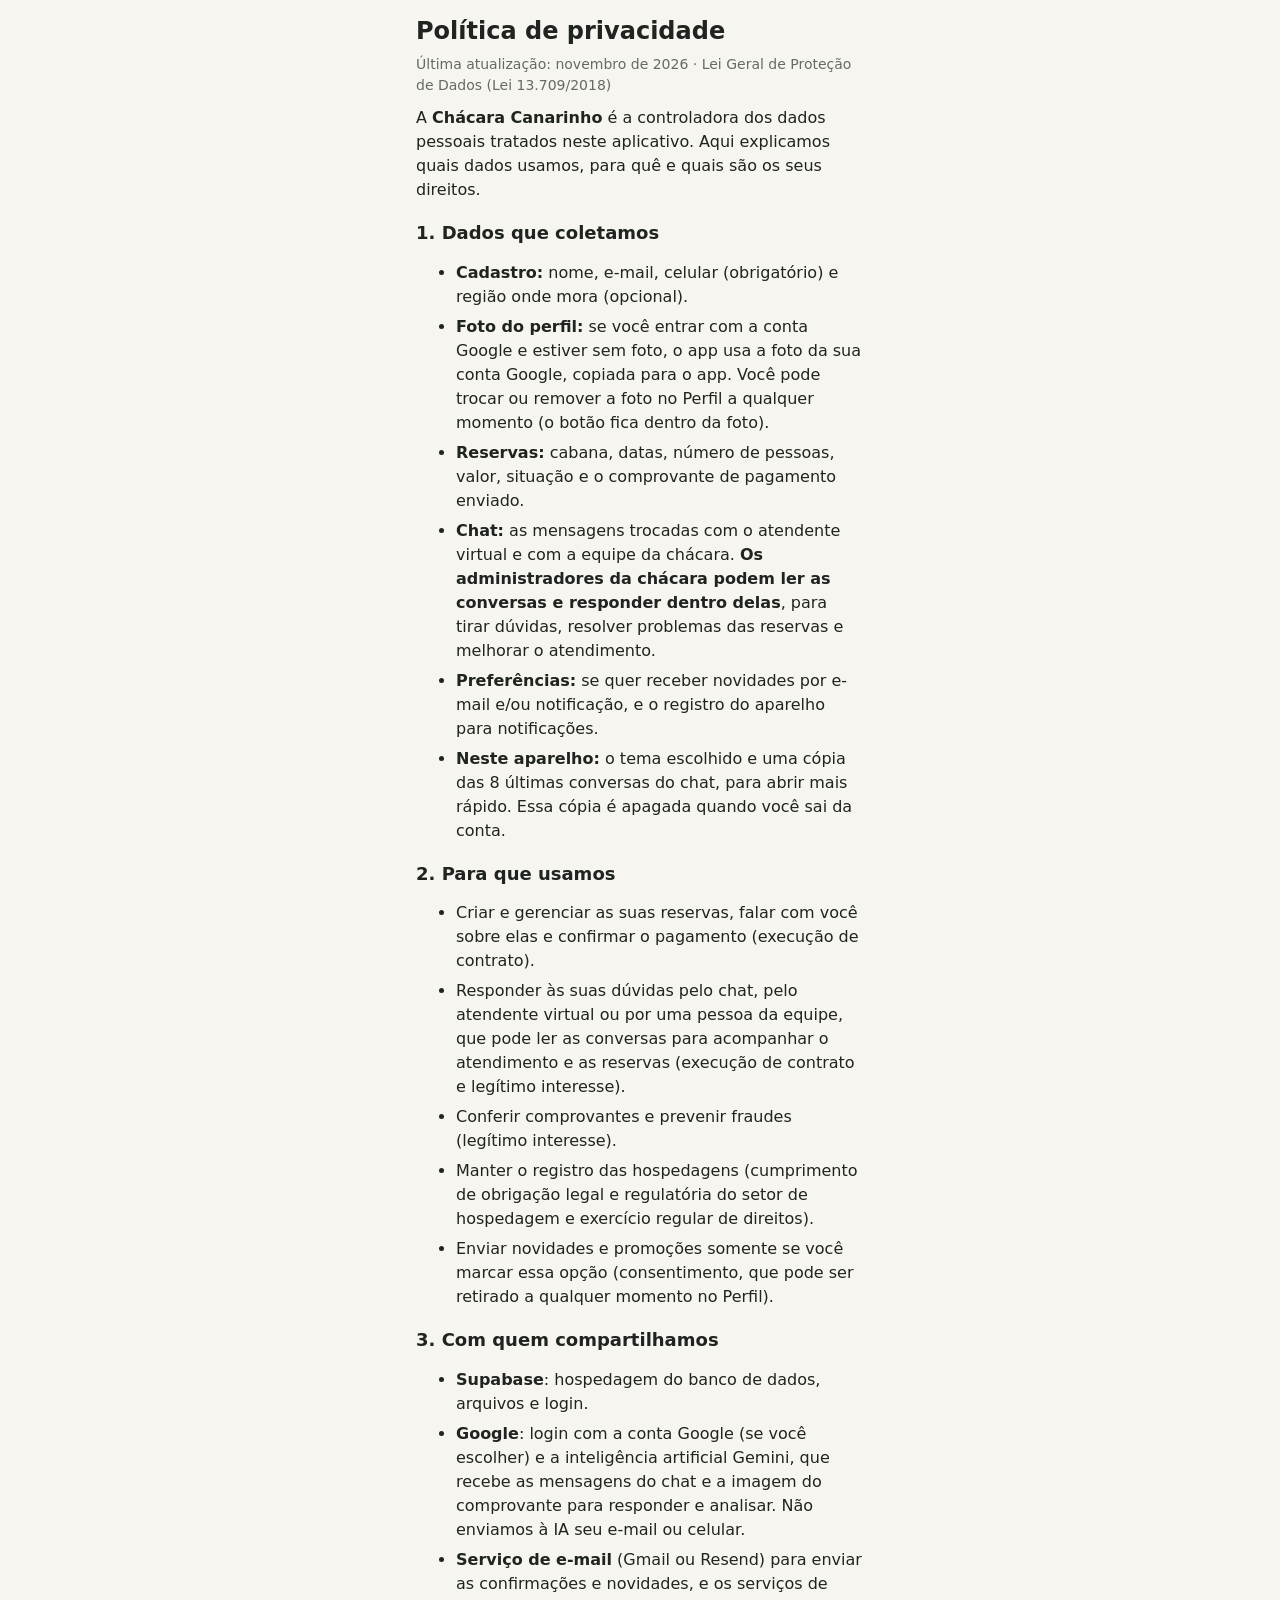
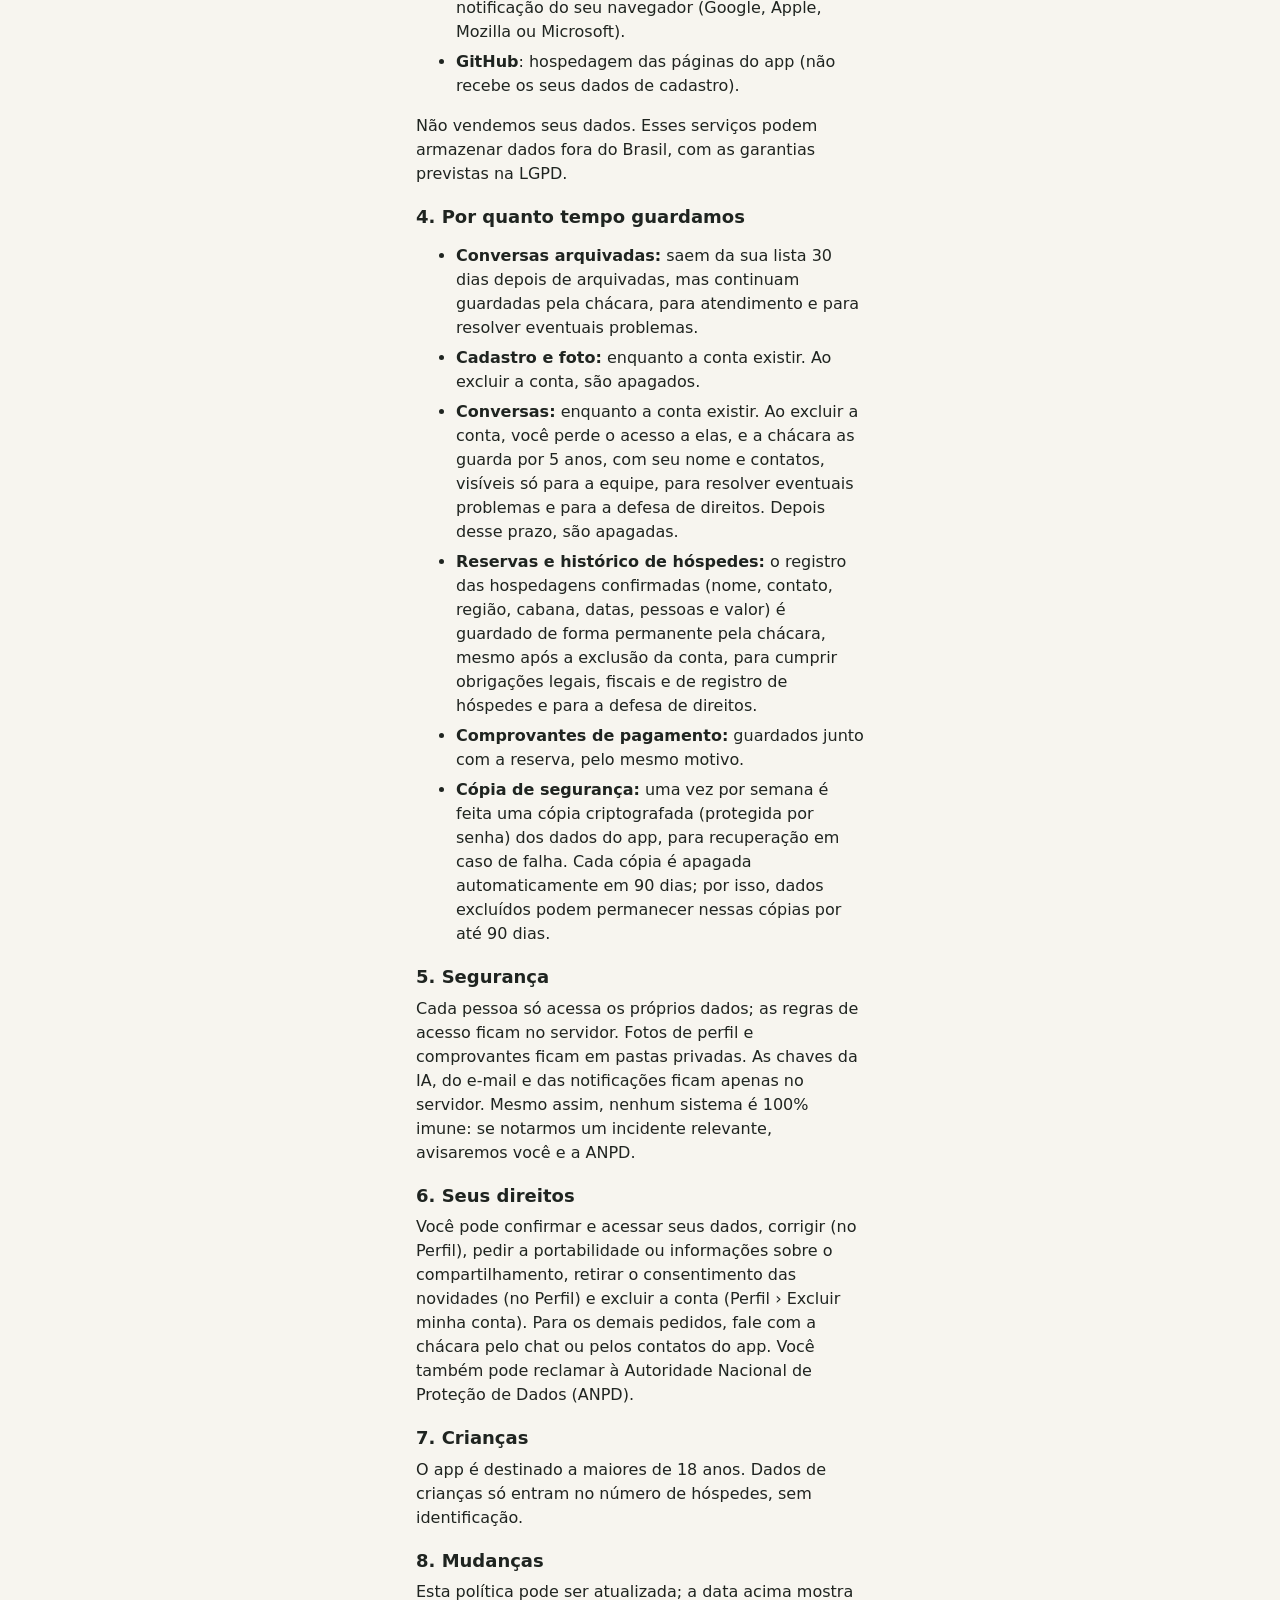
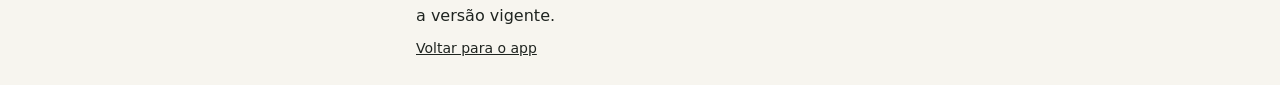
==== commit 169286ab: "Atualização do site" ====
--- a/privacidade.html
+++ b/privacidade.html
@@ -45,8 +45,9 @@
 
   <h2>4. Por quanto tempo guardamos</h2>
   <ul>
-    <li><strong>Conversas arquivadas:</strong> saem da sua lista 30 dias depois de arquivadas, mas continuam guardadas pela chácara enquanto a conta existir, para atendimento e para resolver eventuais problemas.</li>
-    <li><strong>Cadastro, foto e conversas:</strong> enquanto a conta existir. Ao excluir a conta, são apagados.</li>
+    <li><strong>Conversas arquivadas:</strong> saem da sua lista 30 dias depois de arquivadas, mas continuam guardadas pela chácara, para atendimento e para resolver eventuais problemas.</li>
+    <li><strong>Cadastro e foto:</strong> enquanto a conta existir. Ao excluir a conta, são apagados.</li>
+    <li><strong>Conversas:</strong> enquanto a conta existir. Ao excluir a conta, você perde o acesso a elas, e a chácara as guarda por 5 anos, com seu nome e contatos, visíveis só para a equipe, para resolver eventuais problemas e para a defesa de direitos. Depois desse prazo, são apagadas.</li>
     <li><strong>Reservas e histórico de hóspedes:</strong> o registro das hospedagens confirmadas (nome, contato, região, cabana, datas, pessoas e valor) é guardado de forma permanente pela chácara, mesmo após a exclusão da conta, para cumprir obrigações legais, fiscais e de registro de hóspedes e para a defesa de direitos.</li>
     <li><strong>Comprovantes de pagamento:</strong> guardados junto com a reserva, pelo mesmo motivo.</li>
     <li><strong>Cópia de segurança:</strong> uma vez por semana é feita uma cópia criptografada (protegida por senha) dos dados do app, para recuperação em caso de falha. Cada cópia é apagada automaticamente em 90 dias; por isso, dados excluídos podem permanecer nessas cópias por até 90 dias.</li>
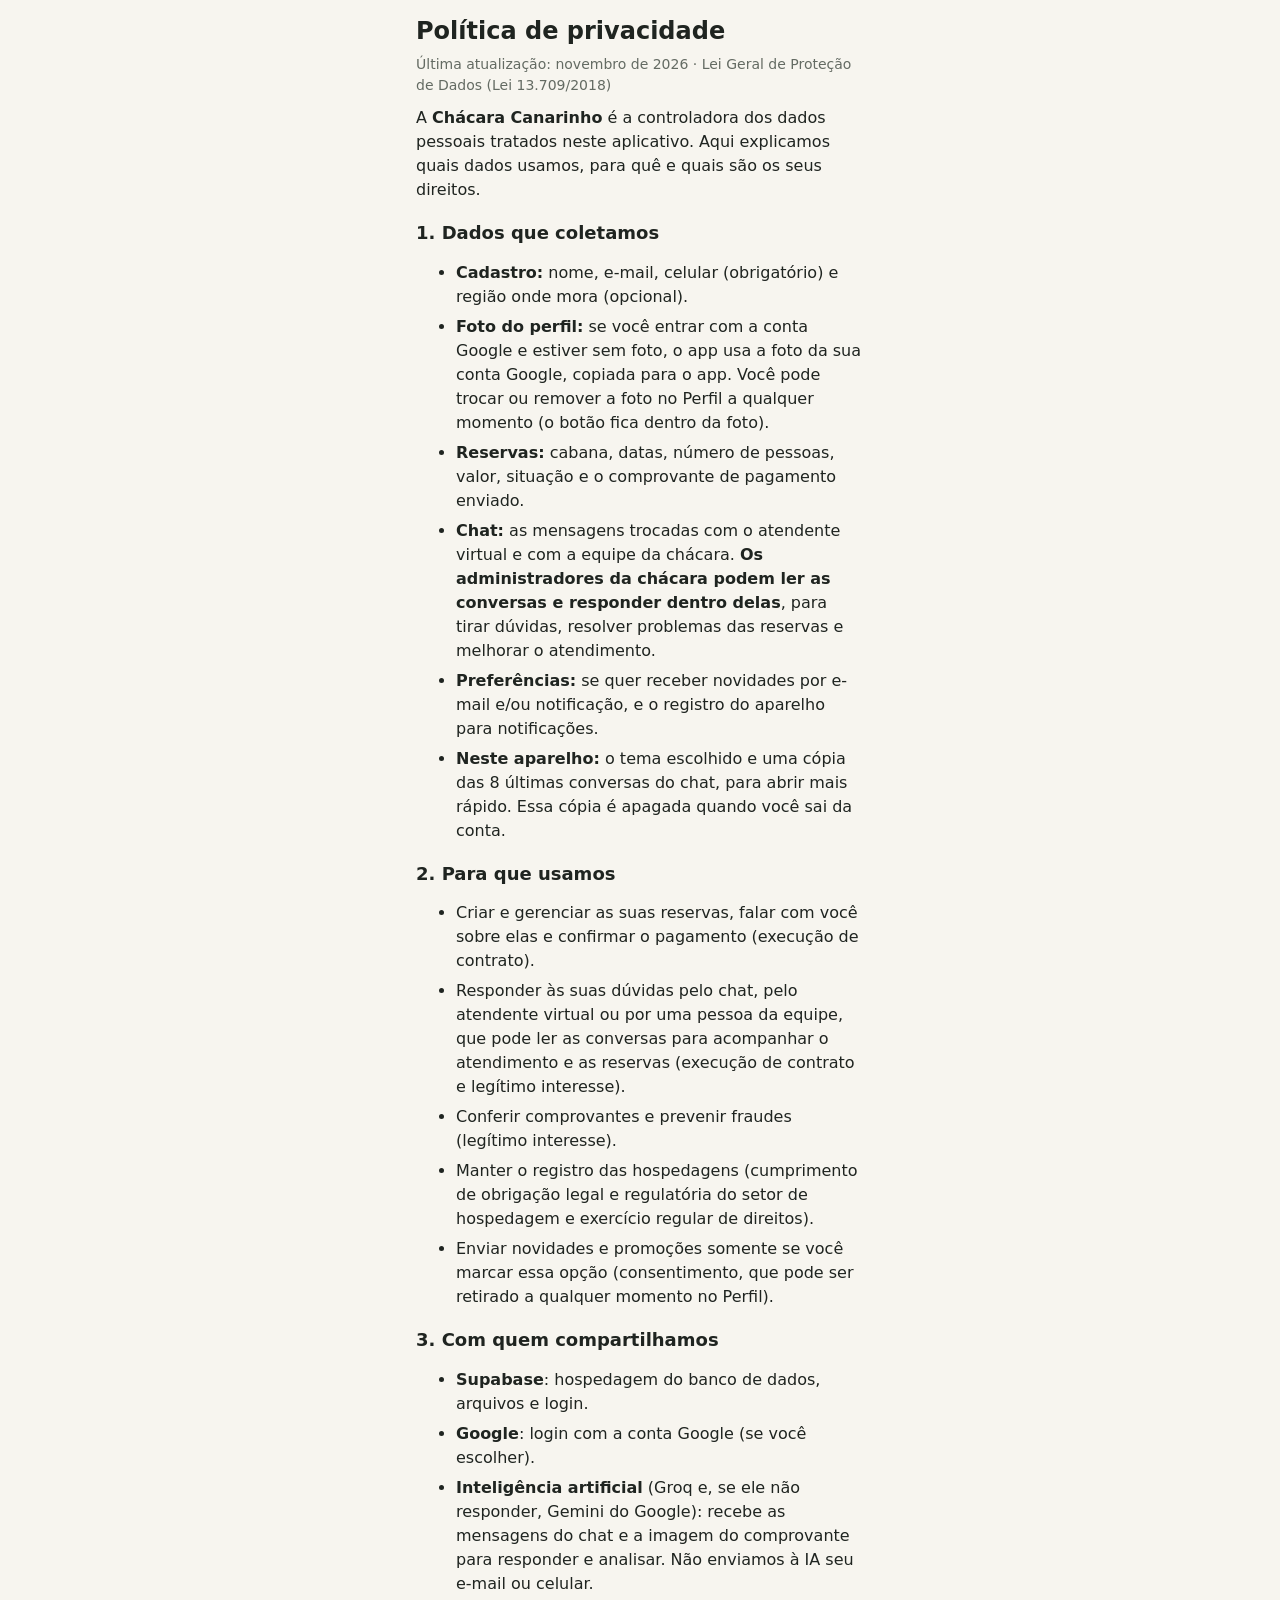
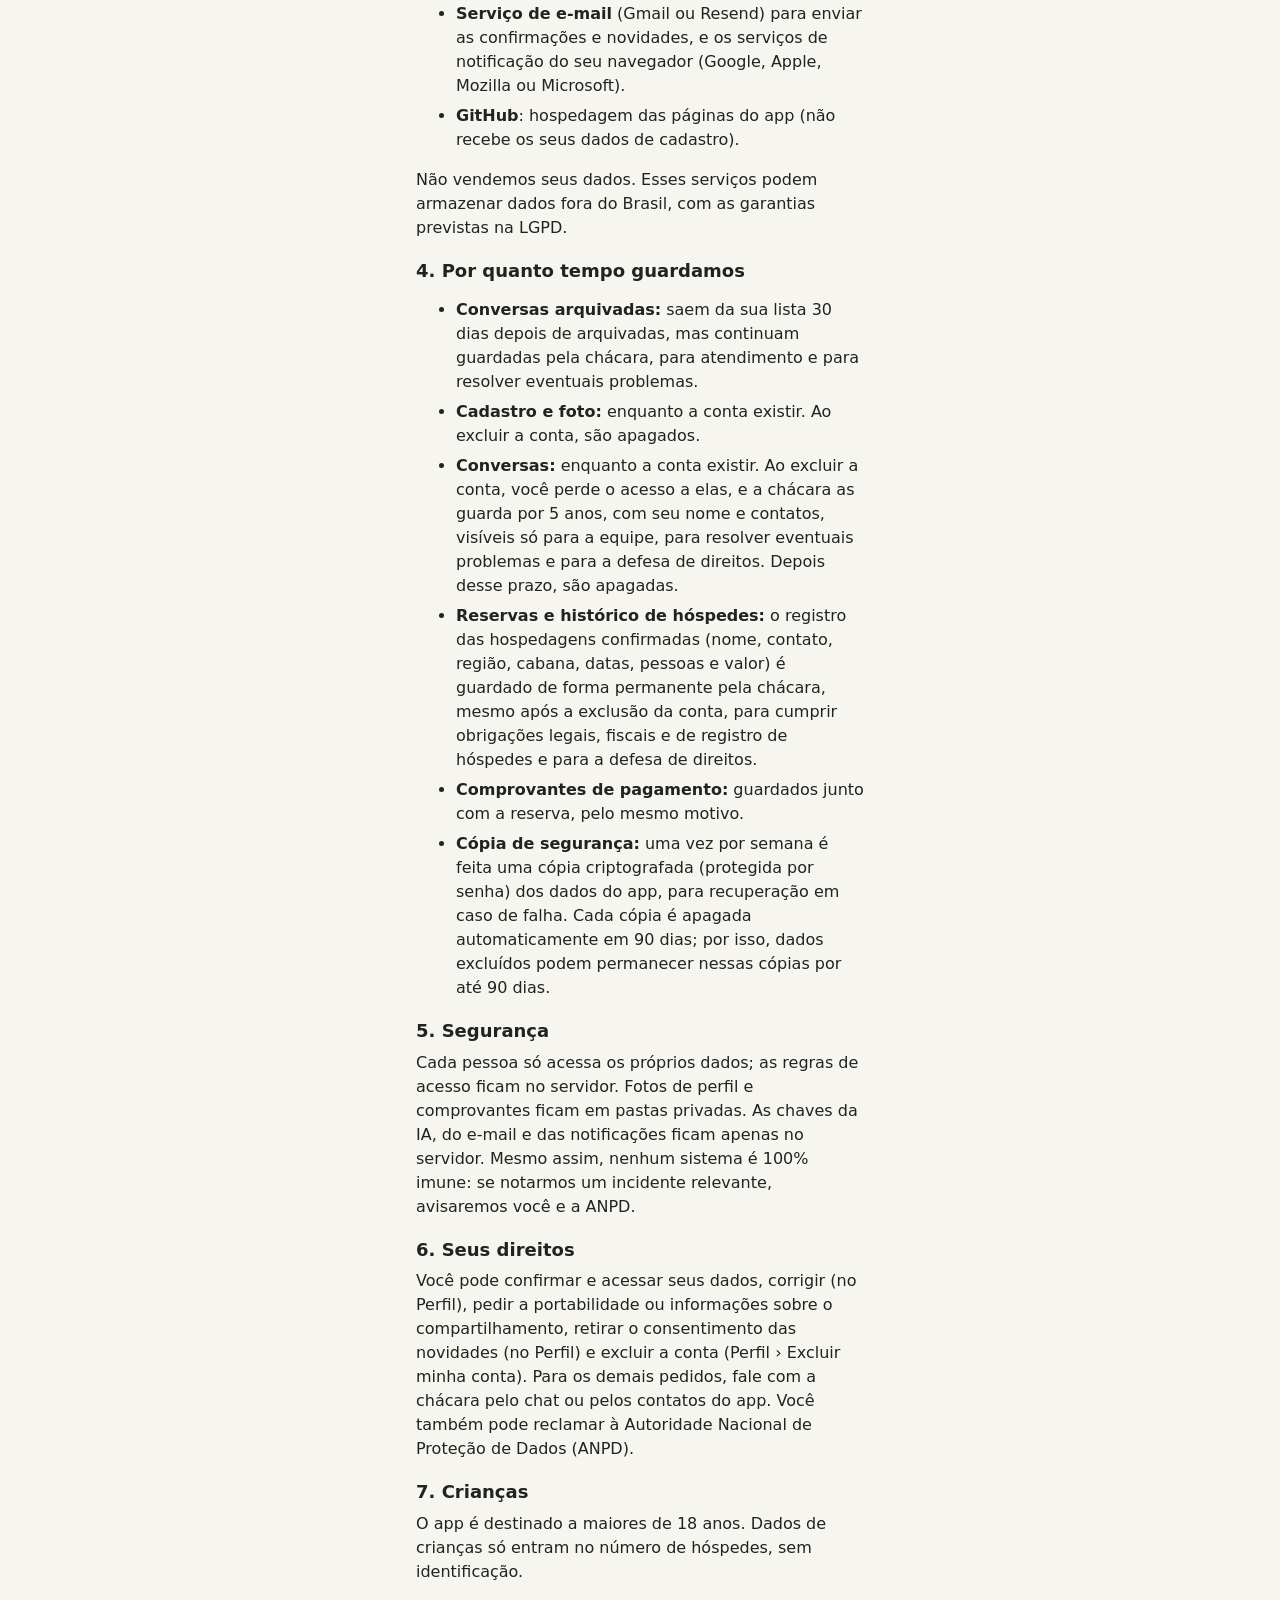
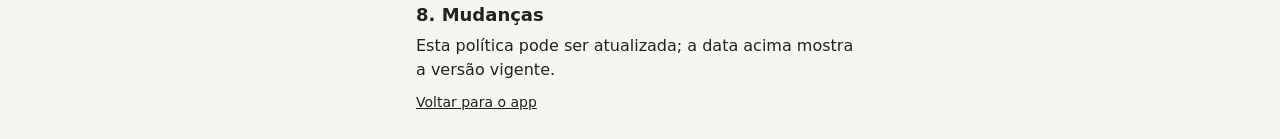
==== commit c57e19e8: "Atualização do site" ====
--- a/privacidade.html
+++ b/privacidade.html
@@ -37,7 +37,8 @@
   <h2>3. Com quem compartilhamos</h2>
   <ul>
     <li><strong>Supabase</strong>: hospedagem do banco de dados, arquivos e login.</li>
-    <li><strong>Google</strong>: login com a conta Google (se você escolher) e a inteligência artificial Gemini, que recebe as mensagens do chat e a imagem do comprovante para responder e analisar. Não enviamos à IA seu e-mail ou celular.</li>
+    <li><strong>Google</strong>: login com a conta Google (se você escolher).</li>
+    <li><strong>Inteligência artificial</strong> (Groq e, se ele não responder, Gemini do Google): recebe as mensagens do chat e a imagem do comprovante para responder e analisar. Não enviamos à IA seu e-mail ou celular.</li>
     <li><strong>Serviço de e-mail</strong> (Gmail ou Resend) para enviar as confirmações e novidades, e os serviços de notificação do seu navegador (Google, Apple, Mozilla ou Microsoft).</li>
     <li><strong>GitHub</strong>: hospedagem das páginas do app (não recebe os seus dados de cadastro).</li>
   </ul>
--- a/css/style.css
+++ b/css/style.css
@@ -1 +1 @@
-:root{--brand: #d99a00;--brand-ink: #1a1a1a;--bg: #f7f5ef;--surface: #ffffff;--surface-2: #f0ede4;--text: #1f2420;--muted: #646b63;--line: #e2ddd0;--ok: #2b8a3e;--warn: #b35c00;--bad: #c92a2a;--info: #1864ab;--radius: 14px;--shadow: 0 1px 2px rgba(0, 0, 0, .06), 0 4px 14px rgba(0, 0, 0, .06);--top: 56px;--tab: 64px;color-scheme:light}@media(prefers-color-scheme:dark){:root:not([data-theme=light]){--bg: #121512;--surface: #1b1f1b;--surface-2: #252a25;--text: #e9ece6;--muted: #a0a89d;--line: #2f352f;--ok: #69db7c;--warn: #ffa94d;--bad: #ff8787;--info: #74c0fc;--shadow: none;color-scheme:dark}}:root[data-theme=dark]{--bg: #121512;--surface: #1b1f1b;--surface-2: #252a25;--text: #e9ece6;--muted: #a0a89d;--line: #2f352f;--ok: #69db7c;--warn: #ffa94d;--bad: #ff8787;--info: #74c0fc;--shadow: none;color-scheme:dark}*{box-sizing:border-box}[hidden]{display:none!important}html,body{overscroll-behavior-y:none}html{-webkit-text-size-adjust:100%;touch-action:manipulation}body{margin:0;background:var(--bg);color:var(--text);font:16px/1.5 system-ui,-apple-system,Segoe UI,Roboto,sans-serif;padding-top:calc(var(--top) + env(safe-area-inset-top));padding-bottom:calc(var(--tab) + env(safe-area-inset-bottom));overflow-x:hidden}a{color:inherit}img{max-width:100%;display:block}svg{width:20px;height:20px;fill:none;stroke:currentColor;stroke-width:1.8;stroke-linecap:round;stroke-linejoin:round;flex:none}svg.g{stroke:none}h1,h2,h3{line-height:1.25;margin:0 0 8px}p{margin:0 0 10px}input,select,textarea,button{font:inherit;color:inherit}input,select,textarea{width:100%;min-height:44px;padding:10px 12px;border:1px solid var(--line);border-radius:10px;background:var(--surface);font-size:16px}input[type=checkbox]{width:20px;min-height:20px;height:20px;accent-color:var(--brand)}input[type=color]{padding:4px;height:48px}input:focus-visible,select:focus-visible,textarea:focus-visible,button:focus-visible,a:focus-visible{outline:2px solid var(--brand);outline-offset:2px}textarea{resize:vertical}.topbar{position:fixed;inset:0 0 auto;z-index:20;height:calc(var(--top) + env(safe-area-inset-top));padding:env(safe-area-inset-top) 12px 0;display:flex;align-items:center;justify-content:space-between;background:var(--surface);border-bottom:1px solid var(--line)}.brand{display:flex;align-items:center;gap:10px;text-decoration:none;font-weight:700;min-width:0}.brand img{border-radius:8px}.brand span{white-space:nowrap;overflow:hidden;text-overflow:ellipsis}.top-actions{display:flex;align-items:center;gap:6px}.top-icon{width:40px;height:40px;border-radius:50%;display:grid;place-items:center;border:0;background:transparent;cursor:pointer}.top-icon:hover{background:var(--surface-2)}.theme-btn:before{content:"☾";font-size:20px}:root[data-theme=dark] .theme-btn:before{content:"☀"}@media(prefers-color-scheme:dark){:root:not([data-theme=light]) .theme-btn:before{content:"☀"}}.account-link{text-decoration:none;font-weight:600;padding:8px 14px;border-radius:999px;background:var(--brand);color:var(--brand-ink)}.account-link.avatar-link{padding:0;background:none}.tabbar{position:fixed;inset:auto 0 0;z-index:20;height:calc(var(--tab) + env(safe-area-inset-bottom));padding-bottom:env(safe-area-inset-bottom);display:grid;grid-template-columns:repeat(5,1fr);background:var(--surface);border-top:1px solid var(--line)}.tabbar a{display:flex;flex-direction:column;align-items:center;justify-content:center;gap:2px;text-decoration:none;font-size:12px;color:var(--muted)}.tabbar a svg{width:24px;height:24px}.tabbar a.on{color:var(--text);font-weight:700}.tabbar a.on svg{color:var(--brand);stroke-width:2.2}.view{max-width:960px;margin:0 auto;min-height:60vh}.pad{padding:16px}.narrow{max-width:480px;margin:0 auto}.loading{padding:32px;text-align:center;color:var(--muted)}.empty{padding:32px 16px;text-align:center;color:var(--muted)}.title{font-size:26px}.section-title{font-size:18px;margin-top:18px}.lead{font-size:17px;color:var(--muted)}.muted{color:var(--muted)}.small{font-size:14px}.center{text-align:center}.pre{white-space:pre-line}.warn{color:var(--warn)}.ok-text{color:var(--ok)}.bad-text{color:var(--bad)}.back{display:inline-block;text-decoration:none;color:var(--muted);margin-bottom:8px}.row{display:flex;align-items:center}.row.between{justify-content:space-between;gap:8px}.row.end{justify-content:flex-end;gap:8px}.row.wrap{flex-wrap:wrap}.row.gap,.gap{gap:10px}.center-v{align-items:center}.grow{flex:1 1 220px;min-width:0}.stack{display:flex;flex-direction:column;gap:12px}.gap-top{margin-top:14px}.foot{text-align:center;padding-bottom:24px}.btn{display:inline-flex;align-items:center;justify-content:center;gap:8px;min-height:44px;padding:10px 18px;border-radius:999px;border:1px solid transparent;background:var(--brand);color:var(--brand-ink);font-weight:650;text-decoration:none;cursor:pointer}.btn:disabled{opacity:.55;cursor:default}.btn.sm{min-height:36px;padding:6px 14px;font-size:14px}.btn.block{width:100%}.btn.ghost{background:transparent;color:var(--text);border-color:var(--line)}.btn.danger{background:var(--bad);color:#fff}.btn.ghost.danger{background:transparent;color:var(--bad);border-color:currentColor}.btn.google{background:var(--surface);color:var(--text);border-color:var(--line)}.btn.busy,label.busy{position:relative;color:transparent!important;pointer-events:none}.btn.busy:after,label.busy:after{content:"";position:absolute;width:18px;height:18px;border-radius:50%;border:2px solid var(--muted);border-top-color:transparent;animation:spin .8s linear infinite}@keyframes spin{to{transform:rotate(360deg)}}.link{background:none;border:0;padding:4px 0;color:var(--muted);text-decoration:underline;cursor:pointer}.link.danger{color:var(--bad)}.icon-btn{width:40px;height:40px;border-radius:50%;border:0;background:var(--surface-2);display:grid;place-items:center;cursor:pointer;font-size:20px;flex:none}.icon-btn:disabled{opacity:.35}.chips{display:flex;gap:8px;overflow-x:auto;padding-bottom:6px;margin-bottom:12px}.chip{border:1px solid var(--line);background:var(--surface);padding:6px 14px;border-radius:999px;white-space:nowrap;cursor:pointer}.chip.on{background:var(--brand);color:var(--brand-ink);border-color:var(--brand)}.segmented{display:flex;background:var(--surface-2);border-radius:999px;padding:4px;margin:10px 0}.segmented button{flex:1;border:0;background:none;padding:8px;border-radius:999px;cursor:pointer}.segmented button.on{background:var(--surface);box-shadow:var(--shadow);font-weight:650}.field{display:flex;flex-direction:column;gap:4px;flex:none;min-width:0;border:0;padding:0;margin:0}.row>.field{flex:1 1 140px}.field>span,.field legend{font-size:14px;font-weight:600}.field.row{flex-direction:row}.check{display:flex;align-items:center;gap:10px;cursor:pointer}fieldset.field{gap:8px}.divider{display:flex;align-items:center;gap:10px;color:var(--muted);font-size:14px;margin:18px 0}.divider:before,.divider:after{content:"";flex:1;border-top:1px solid var(--line)}.auth-logo{margin:8px auto 12px;background:var(--brand);border-radius:22px;padding:10px}.card{background:var(--surface);border:1px solid var(--line);border-radius:var(--radius);padding:14px;box-shadow:var(--shadow);margin-bottom:12px}.cards{display:grid;grid-template-columns:repeat(auto-fill,minmax(260px,1fr));gap:14px}.card.cabin{padding:0;overflow:hidden;text-decoration:none;display:flex;flex-direction:column;margin:0}.card.cabin .cover{aspect-ratio:16 / 10;background:var(--surface-2)}.card.cabin .cover img{width:100%;height:100%;object-fit:cover}.card.cabin .cover img.ph{object-fit:contain;padding:24px;background:var(--brand)}.card.cabin .body{padding:14px;display:flex;flex-direction:column;gap:4px}.card.cabin .body p{display:flex;align-items:center;gap:6px;margin:0}.price{font-size:18px;font-weight:700}.badge{display:inline-block;padding:2px 10px;border-radius:999px;font-size:13px;font-weight:600;background:var(--surface-2);white-space:nowrap}.badge.ok{background:color-mix(in srgb,var(--ok) 18%,transparent);color:var(--ok)}.badge.warn{background:color-mix(in srgb,var(--warn) 18%,transparent);color:var(--warn)}.badge.bad{background:color-mix(in srgb,var(--bad) 18%,transparent);color:var(--bad)}.badge.info{background:color-mix(in srgb,var(--info) 18%,transparent);color:var(--info)}.badge.muted{color:var(--muted)}.list-cards .card{margin-bottom:10px}.list{display:flex;flex-direction:column;border:1px solid var(--line);border-radius:var(--radius);overflow:hidden;background:var(--surface)}.list a{padding:14px;text-decoration:none;border-bottom:1px solid var(--line)}.list a:last-child{border-bottom:0}.list a:after{content:"›";float:right;color:var(--muted)}.carousel{position:relative}.carousel .track{display:flex;overflow-x:auto;scroll-snap-type:x mandatory;scrollbar-width:none}.carousel .track::-webkit-scrollbar{display:none}.slide{flex:0 0 100%;scroll-snap-align:start;margin:0;position:relative;aspect-ratio:16 / 10;max-height:62vh;background:var(--surface-2)}.slide img{width:100%;height:100%;object-fit:cover}.slide figcaption{position:absolute;left:0;right:0;bottom:0;padding:28px 16px 30px;color:#fff;background:linear-gradient(transparent,#0000008c);font-weight:600}.dots{position:absolute;bottom:10px;left:0;right:0;display:flex;justify-content:center;gap:6px}.dots button{width:8px;height:8px;padding:0;border-radius:50%;border:0;background:#ffffff8c;cursor:pointer}.dots button.on{background:#fff;width:22px;border-radius:4px}.hero-empty{display:grid;place-items:center;padding:28px;background:var(--brand)}.strip{display:flex;gap:6px;overflow-x:auto;scroll-snap-type:x mandatory}.strip img{height:220px;width:auto;max-width:none;scroll-snap-align:start;cursor:zoom-in}.grid{display:grid;grid-template-columns:repeat(auto-fill,minmax(110px,1fr));gap:4px}.thumb{padding:0;border:0;aspect-ratio:1;background:var(--surface-2);cursor:zoom-in;overflow:hidden;border-radius:6px}.thumb img{width:100%;height:100%;object-fit:cover}.insta-card{display:flex;align-items:center;gap:14px;margin-top:18px;padding:16px;border-radius:var(--radius);text-decoration:none;color:#fff;background:linear-gradient(45deg,#f09433,#dc2743 50%,#bc1888)}.insta-card svg{width:36px;height:36px}.calendar{background:var(--surface);border:1px solid var(--line);border-radius:var(--radius);padding:12px;max-width:420px}.cal-head{display:flex;align-items:center;justify-content:space-between;margin-bottom:8px}.cal-head strong:first-letter{text-transform:uppercase}.cal-grid{display:grid;grid-template-columns:repeat(7,1fr);gap:4px}.cal-grid.dow span{text-align:center;font-size:12px;color:var(--muted)}.day{aspect-ratio:1;border:0;border-radius:10px;background:var(--surface-2);cursor:pointer;font-weight:600}.day.livre{background:color-mix(in srgb,var(--ok) 16%,var(--surface))}.day.reservado{background:color-mix(in srgb,var(--bad) 14%,var(--surface));color:var(--muted);text-decoration:line-through}.day.fechado,.day.passado{background:transparent;color:var(--muted);opacity:.5}.day.can-out{outline:1px dashed var(--brand)}.day:disabled{cursor:default}.day.in{background:color-mix(in srgb,var(--brand) 40%,var(--surface))}.day.start,.day.end{background:var(--brand);color:var(--brand-ink);opacity:1;text-decoration:none}.legend{display:flex;align-items:center;gap:6px;flex-wrap:wrap;margin:10px 0;color:var(--muted)}.lg{width:14px;height:14px;border-radius:4px;display:inline-block;margin-left:8px}.lg.livre{background:color-mix(in srgb,var(--ok) 30%,var(--surface))}.lg.reservado{background:color-mix(in srgb,var(--bad) 30%,var(--surface))}.lg.fechado{background:var(--surface-2)}.booking{max-width:420px;margin-top:12px;display:flex;flex-direction:column;gap:8px}.booking select{width:auto}.booking .field.row{flex:none;align-items:center}.booking .total{font-size:18px;border-top:1px solid var(--line);padding-top:8px}.res h3{margin:0;font-size:17px}.res p{margin:6px 0}.analise{background:var(--surface-2);border-radius:10px;padding:8px 12px;margin:8px 0;font-size:14px}.analise ul{padding-left:4px;list-style:none;margin:8px 0}.profile-head{text-align:center;display:flex;flex-direction:column;align-items:center}.avatar{width:40px;height:40px;border-radius:50%;display:inline-grid;place-items:center;overflow:hidden;flex:none;background:var(--brand);color:var(--brand-ink);font-weight:700;font-size:15px}.avatar img{width:100%;height:100%;object-fit:cover}.avatar.sm{width:34px;height:34px;font-size:13px}.avatar.xl{width:128px;height:128px;font-size:42px}.avatar-edit{position:relative;width:128px;height:128px;border-radius:50%;overflow:hidden;margin-bottom:12px}.avatar-edit .avatar-btn{position:absolute;left:0;right:0;bottom:0;height:38%;display:grid;place-items:center;cursor:pointer;background:#00000080;color:#fff}.avatar-edit .avatar-btn svg{width:24px;height:24px}.avatar-edit.busy:after{content:"";position:absolute;inset:0;background:#00000059}.admin-tabs{display:flex;gap:6px;overflow-x:auto;padding:0 16px 8px;border-bottom:1px solid var(--line);scrollbar-width:none}.admin-tabs a{white-space:nowrap;text-decoration:none;padding:8px 14px;border-radius:999px;background:var(--surface);border:1px solid var(--line);font-size:14px}.admin-tabs a.on{background:var(--brand);color:var(--brand-ink);border-color:var(--brand);font-weight:650}.admin-photos{display:grid;grid-template-columns:repeat(auto-fill,minmax(160px,1fr));gap:10px}.card.photo{display:flex;flex-direction:column;gap:6px;padding:8px;margin:0}.card.photo img{aspect-ratio:1;object-fit:cover;border-radius:8px}.card.photo input,.card.photo select{min-height:34px;padding:4px 8px;font-size:14px}.narrow-num{width:70px!important}.kpis{display:grid;grid-template-columns:repeat(auto-fill,minmax(150px,1fr));gap:10px}.kpi{background:var(--surface);border:1px solid var(--line);border-radius:var(--radius);padding:12px;display:flex;flex-direction:column}.kpi span{font-size:13px;color:var(--muted)}.kpi strong{font-size:22px}.table-wrap,.occ-wrap{overflow-x:auto}.table{width:100%;border-collapse:collapse;background:var(--surface);border-radius:var(--radius);overflow:hidden;font-size:14px;margin-bottom:12px}.table th,.table td{text-align:left;padding:8px 10px;border-bottom:1px solid var(--line);vertical-align:top}.bar{display:inline-block;width:60px;height:8px;background:var(--surface-2);border-radius:4px;overflow:hidden;vertical-align:middle}.bar i{display:block;height:100%;background:var(--brand)}.icon-preview{border-radius:16px;box-shadow:var(--shadow)}.dialog{border:0;border-radius:18px;padding:20px;width:min(420px,calc(100vw - 32px));background:var(--surface);color:var(--text);box-shadow:0 10px 40px #0000004d}.dialog.wide{width:min(560px,calc(100vw - 32px))}.dialog::backdrop{background:#00000073}.dialog form>.btn.block{margin-bottom:8px}.toast{position:fixed;left:50%;transform:translate(-50%);z-index:50;bottom:calc(var(--tab) + 14px + env(safe-area-inset-bottom));max-width:calc(100vw - 32px);padding:12px 18px;border-radius:12px;background:#222;color:#fff;box-shadow:0 6px 20px #00000040;font-size:15px}.toast.ok{background:#2b8a3e}.toast.bad{background:#c92a2a}.doc h1{font-size:24px}.doc h2{font-size:18px;margin-top:20px}.doc li{margin-bottom:6px}@media(min-width:760px){.title{font-size:30px}.slide{aspect-ratio:21 / 9}}body.plain{padding:0}.table-wrap .table{min-width:520px}.table td,.table th{white-space:nowrap}.table td.small{white-space:normal}.menu-page{max-width:560px;margin:0 auto}.profile-card{padding:20px;border-radius:26px;position:relative;overflow:hidden;box-shadow:var(--shadow);background:linear-gradient(135deg,var(--brand),color-mix(in srgb,var(--brand) 55%,#1d3b22));color:#fff}.profile-card:before,.profile-card:after{content:"";position:absolute;border-radius:50%;background:#ffffff21}.profile-card:before{width:180px;height:180px;right:-50px;top:-70px}.profile-card:after{width:90px;height:90px;right:60px;bottom:-40px}.profile-card .pc-in,.profile-card .pc-btn{position:relative;z-index:1}.profile-card h2{font-size:21px;margin:0}.profile-card .pc-txt{min-width:0}.profile-card .pc-mail{opacity:.9;font-size:14px;overflow:hidden;text-overflow:ellipsis}.profile-card .pc-chip{display:inline-block;margin-top:6px;background:#ffffff40;padding:3px 10px;border-radius:999px;font-size:12px;font-weight:700}.profile-card .pc-emoji{font-size:40px}.profile-card .pc-btn{margin-top:14px;background:#fff;color:#1f2420}.avatar.lg{width:64px;height:64px;font-size:22px;border:3px solid rgba(255,255,255,.7);background:#ffffff40;color:#fff}.list-title{margin:22px 6px 8px;font-size:12.5px;font-weight:800;text-transform:uppercase;letter-spacing:.08em;color:var(--muted)}.menu-page .list{box-shadow:var(--shadow)}.li{display:flex;align-items:center;gap:14px;padding:12px 14px;width:100%;text-align:left;font-weight:650;text-decoration:none;background:none;border:0;color:inherit;cursor:pointer;font-size:15.5px}.li+.li{border-top:1px solid var(--line)}.li:active{background:var(--surface-2)}.li .grow{flex:1;min-width:0;line-height:1.3}.li-ico{width:38px;height:38px;border-radius:12px;display:grid;place-items:center;font-size:19px;background:color-mix(in srgb,var(--brand) 16%,var(--surface));flex:none}.li .chev{color:var(--muted);font-size:20px}.li .count{background:var(--brand);color:var(--brand-ink);font-size:12px;font-weight:800;padding:2px 8px;border-radius:999px}.menu-page .list a:after{content:none}.switch{position:relative;width:52px;height:30px;flex:none}.switch input{position:absolute;opacity:0;inset:0;margin:0;width:100%;height:100%;cursor:pointer;z-index:1}.switch i{position:absolute;inset:0;border-radius:99px;background:var(--line);transition:background .2s}.switch i:after{content:"";position:absolute;top:3px;left:3px;width:24px;height:24px;border-radius:50%;background:#fff;box-shadow:0 2px 6px #0003;transition:transform .25s cubic-bezier(.3,1.4,.5,1)}.switch input:checked+i{background:var(--brand)}.switch input:checked+i:after{transform:translate(22px)}.switch input:disabled+i{opacity:.5}a.slide{display:block;color:inherit;text-decoration:none}.slide figcaption strong{display:block;font-size:20px}.slide figcaption span{font-size:14px;font-weight:500;opacity:.95}.cab-hero{display:block;position:relative;width:100%;padding:0;border:0;cursor:zoom-in;aspect-ratio:16 / 10;max-height:60vh;background:var(--surface-2)}.cab-hero img{width:100%;height:100%;object-fit:cover}.cab-count{position:absolute;right:12px;bottom:12px;background:#0009;color:#fff;padding:4px 10px;border-radius:999px;font-size:13px;font-weight:600}.cab-adm{display:flex;gap:12px;align-items:flex-start}.cab-adm-capa{width:92px;height:92px;border-radius:12px;overflow:hidden;background:var(--surface-2);flex:none;display:grid;place-items:center}.cab-adm-capa img{width:100%;height:100%;object-fit:cover}.cab-sem-foto{font-size:12px;color:var(--muted)}.cab-fotos{border:1px solid var(--line);border-radius:12px;padding:12px;gap:10px}.cab-fotos-grid{display:grid;grid-template-columns:repeat(auto-fill,minmax(90px,1fr));gap:8px}.cab-foto{position:relative;aspect-ratio:1;border-radius:10px;overflow:hidden;border:2px solid transparent}.cab-foto.principal{border-color:var(--brand)}.cab-foto img{width:100%;height:100%;object-fit:cover}.cab-foto button{position:absolute;top:4px;width:30px;height:30px;border-radius:50%;border:0;background:#0000008c;color:#fff;font-size:15px;cursor:pointer;display:grid;place-items:center}.cf-star{left:4px}.cf-del{right:4px}.photo-img{position:relative}.pf-badge{position:absolute;left:6px;top:6px;background:var(--brand);color:var(--brand-ink);font-size:11px;font-weight:700;padding:2px 8px;border-radius:999px}.dialog{max-height:calc(100dvh - 32px);overflow-y:auto;overscroll-behavior:contain}.lightbox{border:0;padding:0;margin:0;inset:0;width:100vw;height:100dvh;max-width:none;max-height:none;overflow:hidden;background:rgba(0,0,0,var(--lb-fundo, 1));color:#fff}.lightbox::backdrop{background:transparent}.lb-track{display:flex;height:100%;touch-action:none;user-select:none;-webkit-user-select:none;will-change:transform;cursor:grab}.lb-track:active{cursor:grabbing}.lb-slide{flex:0 0 100%;height:100%;margin:0;display:grid;place-items:center;padding:56px 0 64px}.lb-slide img{max-width:100%;max-height:100%;object-fit:contain;pointer-events:none;-webkit-user-drag:none}.lb-top{position:absolute;top:0;left:0;right:0;display:flex;align-items:center;justify-content:space-between;padding:calc(10px + env(safe-area-inset-top)) 12px 10px 18px;background:linear-gradient(rgba(0,0,0,.5),transparent);pointer-events:none}.lb-count{font-weight:600;font-size:15px}.lb-cap{position:absolute;left:0;right:0;bottom:0;margin:0;padding:16px 18px calc(16px + env(safe-area-inset-bottom));text-align:center;background:linear-gradient(transparent,#0000008c);pointer-events:none}.lb-cap:empty{display:none}.lightbox button{z-index:2;background:#ffffff29;color:#fff;border:0;width:44px;height:44px;border-radius:50%;font-size:24px;cursor:pointer;display:grid;place-items:center}.lb-top .lb-close{pointer-events:auto}.lb-prev,.lb-next{position:absolute;top:50%;transform:translateY(-50%)}.lb-prev{left:10px}.lb-next{right:10px}.lb-prev:disabled,.lb-next:disabled{opacity:0;pointer-events:none}@media(pointer:coarse){.lb-prev,.lb-next{display:none}}.home{max-width:960px;margin:0 auto}.eyebrow{margin:0 0 4px;font-size:12px;font-weight:800;letter-spacing:.1em;text-transform:uppercase;color:color-mix(in srgb,var(--brand) 75%,var(--text))}.btn.lg{min-height:52px;padding:12px 22px;font-size:16px}.welcome{position:relative;z-index:2;margin:-28px 12px 0;padding:22px 20px 20px;background:var(--surface);border-radius:24px;box-shadow:0 10px 30px #0000001a;border:1px solid var(--line)}.welcome h1{font-size:28px;letter-spacing:-.02em;margin:0 0 6px}.welcome-txt{font-size:16.5px;color:var(--muted);margin:0 0 10px}.welcome-loc{display:flex;align-items:center;gap:6px;font-size:14px;color:var(--muted);margin:0 0 16px}.welcome-loc svg{width:16px;height:16px;color:var(--brand)}.welcome-cta{display:grid;gap:10px}.welcome-cta .btn{width:100%}.perks{display:grid;grid-template-columns:repeat(3,1fr);gap:8px;margin:14px 12px 0}.perk{background:var(--surface);border:1px solid var(--line);border-radius:16px;padding:12px 8px;text-align:center;display:flex;flex-direction:column;align-items:center;gap:2px}.perk span{font-size:22px;line-height:1.2}.perk strong{font-size:13px;line-height:1.25}.perk small{font-size:11.5px;color:var(--muted);line-height:1.25}.home-sec{padding:28px 12px 0;scroll-margin-top:calc(var(--top) + 8px)}.sec-head{display:flex;align-items:flex-end;justify-content:space-between;gap:10px;margin:0 4px 14px}.sec-head h2{font-size:22px;letter-spacing:-.01em;margin:0}.sec-count{font-size:13px;color:var(--muted);white-space:nowrap}.empty-card{padding:24px;text-align:center;color:var(--muted);background:var(--surface);border:1px dashed var(--line);border-radius:18px}.cabin-list{display:grid;gap:16px;grid-template-columns:repeat(auto-fill,minmax(290px,1fr))}.cabin-card{display:flex;flex-direction:column;text-decoration:none;background:var(--surface);border-radius:22px;overflow:hidden;border:1px solid var(--line);box-shadow:0 6px 20px #0000000f;transition:transform .15s,box-shadow .15s}.cabin-card:active{transform:scale(.985)}@media(hover:hover){.cabin-card:hover{transform:translateY(-2px);box-shadow:0 12px 28px #0000001a}}.cc-img{position:relative;aspect-ratio:4 / 3;background:var(--surface-2)}.cc-img img{width:100%;height:100%;object-fit:cover}.cc-img img.ph{object-fit:contain;padding:40px;background:var(--brand)}.cc-tag{position:absolute;left:12px;top:12px;padding:5px 11px;border-radius:999px;font-size:12.5px;font-weight:700;background:#ffffffeb;color:#333;backdrop-filter:blur(4px)}.cc-tag.on{color:#1e7a34}.cc-tag.off{color:#8a5a00}.cc-fotos{position:absolute;right:12px;bottom:12px;padding:4px 10px;border-radius:999px;font-size:12.5px;font-weight:600;background:#0000008c;color:#fff}.cc-body{padding:16px 16px 14px;display:flex;flex-direction:column;gap:6px;flex:1}.cc-top{display:flex;align-items:center;justify-content:space-between;gap:8px}.cc-top h3{font-size:19px;margin:0}.cc-cap{display:inline-flex;align-items:center;gap:4px;font-size:13px;color:var(--muted);white-space:nowrap}.cc-cap svg{width:16px;height:16px}.cc-desc{margin:0;color:var(--muted);font-size:14.5px;display:-webkit-box;-webkit-line-clamp:2;-webkit-box-orient:vertical;overflow:hidden}.cc-foot{display:flex;align-items:center;justify-content:space-between;margin-top:auto;padding-top:10px;border-top:1px solid var(--line)}.cc-price{margin:0}.cc-price strong{font-size:19px}.cc-price span{font-size:13px;color:var(--muted)}.cc-go{font-weight:700;color:var(--brand-ink);background:var(--brand);padding:7px 14px;border-radius:999px;font-size:14px}.steps{list-style:none;padding:6px 16px;margin:0;background:var(--surface);border:1px solid var(--line);border-radius:20px}.steps li{display:flex;gap:14px;padding:14px 0}.steps li+li{border-top:1px solid var(--line)}.step-n{flex:none;width:34px;height:34px;border-radius:50%;display:grid;place-items:center;font-weight:800;background:color-mix(in srgb,var(--brand) 18%,var(--surface));color:color-mix(in srgb,var(--brand) 70%,var(--text))}.steps strong{display:block;font-size:15.5px}.steps p{margin:2px 0 0;font-size:14px;color:var(--muted)}.info-grid{display:grid;gap:10px}.info-card{display:flex;align-items:center;gap:14px;padding:16px;border-radius:18px;text-decoration:none;background:var(--surface);border:1px solid var(--line)}.info-card p{margin:2px 0 0;font-size:14px;color:var(--muted)}.info-card>div{flex:1;min-width:0}.ic-ico{width:44px;height:44px;border-radius:14px;display:grid;place-items:center;font-size:22px;flex:none;background:color-mix(in srgb,var(--brand) 16%,var(--surface))}.ic-ico svg{width:22px;height:22px}.ic-go{font-size:20px;color:var(--muted)}.chat-card{background:linear-gradient(135deg,var(--brand),color-mix(in srgb,var(--brand) 55%,#1d3b22));border:0;color:#fff}.chat-card p,.chat-card .ic-go{color:#ffffffe6}.chat-card .ic-ico{background:#fff3}.info-card.insta .ic-ico{background:linear-gradient(45deg,#f09433,#dc2743 55%,#bc1888);color:#fff}.home-foot{display:flex;flex-direction:column;align-items:center;gap:8px;padding:36px 16px 28px;color:var(--muted);font-size:14px}.home-foot img{background:var(--brand);border-radius:12px;padding:6px}.home-foot strong{color:var(--text)}.home-foot nav{display:flex;gap:16px;flex-wrap:wrap;justify-content:center}.home-foot a{color:var(--muted)}@media(min-width:760px){.welcome{margin:-48px 24px 0;padding:28px;display:grid;grid-template-columns:1fr auto;gap:0 28px;align-items:end}.welcome h1{font-size:34px}.welcome-cta{grid-column:2;grid-row:1 / span 4;min-width:260px}.perks{margin:16px 24px 0;gap:12px}.home-sec{padding:36px 24px 0}.info-grid{grid-template-columns:repeat(auto-fit,minmax(260px,1fr))}}.carousel .slide figcaption{padding-bottom:46px}.carousel .dots{bottom:38px}@media(min-width:760px){.carousel .slide figcaption{padding-bottom:66px}.carousel .dots{bottom:58px}}:root{--grad: linear-gradient(135deg, color-mix(in srgb, var(--brand) 78%, #ffe08a), var(--brand) 55%, color-mix(in srgb, var(--brand) 72%, #000))}.page-head{display:flex;align-items:center;gap:10px;padding:12px 14px}.page-head h1{font-size:24px;flex:1;min-width:0;margin:0;white-space:nowrap;overflow:hidden;text-overflow:ellipsis}.chat-list-page{max-width:640px;margin:0 auto;padding-bottom:16px}.chat-hint{margin:0 18px 6px}.conv{display:flex;gap:12px;align-items:center;padding:12px 18px;text-decoration:none;color:inherit;transition:background .2s}.conv:active{background:var(--surface-2)}.conv-photo{position:relative;flex:none;width:56px;height:56px}.conv-photo img{width:56px;height:56px;border-radius:50%;object-fit:cover;box-shadow:0 2px 8px #0000001a}.conv .grow{flex:1;min-width:0;display:flex;flex-direction:column}.conv-title{font-weight:800;white-space:nowrap;overflow:hidden;text-overflow:ellipsis}.conv-last{color:var(--muted);font-size:14px;white-space:nowrap;overflow:hidden;text-overflow:ellipsis}.conv-time{font-size:12px;color:var(--muted);align-self:flex-start;margin-top:4px;white-space:nowrap}.conv-expire{font-size:12px;font-weight:700;color:var(--bad);margin-top:2px}.conv-swipe{position:relative;overflow:hidden}.conv-swipe+.conv-swipe{border-top:1px solid var(--line)}.conv-swipe-bg{position:absolute;inset:0;display:flex;align-items:center;justify-content:flex-end;gap:8px;padding-right:22px;background:var(--brand);color:var(--brand-ink);font-weight:800;font-size:14px}.conv-swipe-bg.restore{background:#2f9e44;color:#fff}.conv-swipe>.conv{position:relative;background:var(--bg);touch-action:pan-y;user-select:none;-webkit-user-select:none;-webkit-user-drag:none;transition:transform .2s ease}.conv-swipe>.conv.dragging{transition:none}.conv-swipe.removing{max-height:0;transition:max-height .2s ease .15s}.conv-swipe img{-webkit-user-drag:none}.archived{margin-top:18px;border-top:1px solid var(--line)}.archived summary{display:flex;align-items:center;gap:12px;padding:14px 18px;cursor:pointer;list-style:none}.archived summary::-webkit-details-marker{display:none}.archived .count{background:var(--brand);color:var(--brand-ink);font-size:12px;font-weight:800;padding:2px 8px;border-radius:99px}.archived summary .grow{flex:1}.empty-chat{text-align:center;padding:40px 28px;display:grid;gap:12px;justify-items:center}.empty-chat img{border-radius:24px;box-shadow:0 8px 24px #0000001f;animation:bounce 2.6s ease-in-out infinite}.empty-chat h2{font-size:22px;margin:0}.empty-chat p{margin:0;max-width:320px}@keyframes bounce{0%,to{transform:translateY(0)}50%{transform:translateY(-6px)}}html.chat-open,html.chat-open body{overflow:hidden;overscroll-behavior:none}.chat-page{position:fixed;z-index:30;top:0;left:0;right:0;max-width:640px;margin:0 auto;height:var(--chat-h, 100dvh);transform:translateY(var(--chat-y, 0px));display:flex;flex-direction:column;background:var(--bg);overflow:hidden}.chat-page .page-head{flex:none;padding-top:calc(10px + env(safe-area-inset-top));background:color-mix(in srgb,var(--bg) 88%,transparent);backdrop-filter:blur(14px);-webkit-backdrop-filter:blur(14px);border-bottom:1px solid var(--line)}.chat-page .icon-btn{background:transparent}.chat-page .icon-btn svg{width:22px;height:22px}.chat-avatar{width:42px;height:42px;border-radius:50%;object-fit:cover;flex:none}.chat-who{flex:1;min-width:0}.chat-title{font-weight:800;white-space:nowrap;overflow:hidden;text-overflow:ellipsis}.chat-scroll{flex:1;min-height:0;overflow-y:auto;-webkit-overflow-scrolling:touch;overscroll-behavior-y:contain;padding:8px 14px 14px;display:flex;flex-direction:column;gap:6px}.bubble{max-width:80%;padding:10px 14px;border-radius:20px;font-size:15.5px;overflow-wrap:anywhere}.bubble.nova{animation:bubble .25s cubic-bezier(.3,1.4,.5,1) both}@keyframes bubble{0%{opacity:0;transform:translateY(6px) scale(.96)}}.bubble.me{align-self:flex-end;background:var(--grad);color:var(--brand-ink);border-bottom-right-radius:6px}.bubble.them{align-self:flex-start;background:var(--surface);border:1px solid var(--line);border-bottom-left-radius:6px}.bubble.them a{color:var(--info)}.bubble.has-pix{max-width:88%}.bubble time{display:block;font-size:11px;opacity:.7;margin-top:3px;text-align:right}.bubble.typing{display:flex;gap:4px;padding:14px 16px}.bubble.typing span{width:8px;height:8px;border-radius:50%;background:var(--muted);animation:blink 1.2s infinite}.bubble.typing span:nth-child(2){animation-delay:.2s}.bubble.typing span:nth-child(3){animation-delay:.4s}@keyframes blink{50%{opacity:.25}}.day-sep{align-self:center;font-size:12px;font-weight:800;color:var(--muted);background:var(--surface-2);padding:3px 10px;border-radius:99px;margin:8px 0}.quick{flex:none;display:flex;gap:8px;overflow-x:auto;padding:8px 12px;scrollbar-width:none;background:var(--bg)}.quick::-webkit-scrollbar{display:none}.quick .chip{font-size:13.5px;padding:7px 13px;background:var(--surface)}.chat-input{flex:none;display:flex;gap:6px;align-items:flex-end;padding:10px 10px calc(10px + env(safe-area-inset-bottom));background:var(--surface);border-top:1px solid var(--line)}.chat-input textarea{flex:1;resize:none;max-height:120px;min-height:46px;border-radius:22px;padding:11px 16px}.chat-input .attach{width:46px;height:46px;color:var(--muted)}.send-btn{width:46px;height:46px;border-radius:50%;border:0;display:grid;place-items:center;background:var(--grad);color:var(--brand-ink);flex:none;cursor:pointer}.send-btn svg.fill{width:20px;height:20px;fill:currentColor;stroke:none}.send-btn:active{transform:scale(.94)}.pix-card{margin-top:8px;padding:12px;border-radius:14px;background:var(--bg);border:1.5px dashed var(--brand);display:flex;flex-direction:column;gap:8px;min-width:220px}.pix-head{display:flex;justify-content:space-between;gap:8px;flex-wrap:wrap}.pix-card .qr{background:#fff;border-radius:10px;padding:6px;width:200px;max-width:100%;align-self:center}.pix-card .qr svg{width:100%;height:auto;stroke:none}.receipt-tag{display:inline-flex;gap:6px;align-items:center;font-weight:700}.receipt-tag svg{width:18px;height:18px}.pix-corpo{display:contents}.mfa-qr{display:block;margin:8px auto;background:#fff;border-radius:10px;padding:6px}.mfa-segredo{word-break:break-all}.toast{display:flex;align-items:center;gap:14px}.toast[hidden]{display:none}.toast-btn{background:none;border:0;color:#ffd43b;font-weight:800;font-size:15px;padding:4px 0;cursor:pointer}.conv-photo .conv-me{width:56px;height:56px;border-radius:50%;font-size:19px;box-shadow:0 2px 8px #0000001a}.chat-photo{flex:none;width:42px;height:42px}.chat-photo .conv-me{width:42px;height:42px;border-radius:50%;font-size:15px}.conv-me img{width:100%;height:100%;object-fit:cover}.res-page{max-width:640px;margin:0 auto;padding-bottom:20px}.res-tabs{margin:0 14px 6px}.seg-n{display:inline-block;min-width:20px;padding:0 6px;margin-left:4px;border-radius:99px;font-size:12px;font-weight:800;background:color-mix(in srgb,var(--brand) 20%,var(--surface))}.res-list{display:grid;gap:14px;padding:8px 14px 0}.res-card{background:var(--surface);border:1px solid var(--line);border-radius:22px;padding:14px;box-shadow:0 6px 20px #0000000f;display:flex;flex-direction:column;gap:12px}.res-card.past{box-shadow:none}.res-card.past .res-img img{filter:grayscale(.4)}.res-head{display:flex;gap:12px;align-items:center}.res-img{width:72px;height:72px;border-radius:16px;overflow:hidden;flex:none;background:var(--surface-2)}.res-img img{width:100%;height:100%;object-fit:cover}.res-img img.ph{object-fit:contain;padding:12px;background:var(--brand)}.res-title{min-width:0;display:flex;flex-direction:column;gap:2px}.res-title h3{margin:0;font-size:18px}.res-code{font-size:13px;color:var(--muted)}.res-status{align-self:flex-start;font-size:12.5px;font-weight:800;padding:3px 10px;border-radius:99px;background:var(--surface-2);color:var(--muted)}.res-status.ok{background:color-mix(in srgb,var(--ok) 16%,transparent);color:var(--ok)}.res-status.warn{background:color-mix(in srgb,var(--warn) 16%,transparent);color:var(--warn)}.res-status.info{background:color-mix(in srgb,var(--info) 16%,transparent);color:var(--info)}.res-status.bad{background:color-mix(in srgb,var(--bad) 16%,transparent);color:var(--bad)}.res-dates{display:grid;grid-template-columns:1fr auto 1fr;align-items:center;gap:8px;background:var(--bg);border-radius:16px;padding:12px 14px}.rd{display:flex;flex-direction:column}.rd:last-child{text-align:right}.rd small{font-size:11.5px;font-weight:800;text-transform:uppercase;letter-spacing:.06em;color:var(--muted)}.rd strong{font-size:22px;letter-spacing:-.01em;line-height:1.2}.rd span{font-size:13px;color:var(--muted)}.rd-mid{display:flex;flex-direction:column;align-items:center;font-size:12px;font-weight:700;color:var(--muted)}.rd-mid span{padding:3px 10px;border-radius:99px;background:var(--surface);border:1px solid var(--line);white-space:nowrap}.rd-mid:before,.rd-mid:after{content:"";width:1px;height:8px;background:var(--line)}.res-info{display:flex;align-items:center;justify-content:space-between;padding:0 2px}.res-info span{display:inline-flex;align-items:center;gap:6px;color:var(--muted);font-size:14px}.res-info svg{width:18px;height:18px}.res-info strong{font-size:19px}.res-steps{list-style:none;margin:0;padding:0;display:grid;grid-template-columns:repeat(3,1fr);position:relative}.res-steps:before{content:"";position:absolute;top:13px;left:16%;right:16%;height:2px;background:var(--line)}.res-steps li{position:relative;display:flex;flex-direction:column;align-items:center;gap:4px;font-size:12.5px;font-weight:700;color:var(--muted)}.res-steps li span{width:28px;height:28px;border-radius:50%;display:grid;place-items:center;background:var(--surface-2);border:2px solid var(--surface);font-size:13px;z-index:1}.res-steps li.ok{color:var(--text)}.res-steps li.ok span{background:var(--ok);color:#fff}.res-steps li.now{color:var(--text)}.res-steps li.now span{background:var(--brand);color:var(--brand-ink);box-shadow:0 0 0 4px color-mix(in srgb,var(--brand) 25%,transparent)}.res-next{display:flex;flex-direction:column;gap:3px;padding:12px 14px;border-radius:14px;font-size:14.5px}.res-next strong{font-size:15px}.warn-box{background:color-mix(in srgb,var(--warn) 12%,var(--surface));border:1px solid color-mix(in srgb,var(--warn) 30%,transparent)}.info-box{background:color-mix(in srgb,var(--info) 10%,var(--surface));border:1px solid color-mix(in srgb,var(--info) 25%,transparent)}.ok-box{background:color-mix(in srgb,var(--ok) 11%,var(--surface));border:1px solid color-mix(in srgb,var(--ok) 28%,transparent)}.res-actions{display:grid;grid-template-columns:1fr 1fr;gap:8px}.res-actions.three{grid-template-columns:repeat(3,1fr)}.res-actions .btn{width:100%;padding-left:10px;padding-right:10px;font-size:14.5px}.res-actions .btn svg{width:18px;height:18px}.res-actions:has(>:only-child){grid-template-columns:1fr}.res-cancel{align-self:center}.res-motivo{margin:0;font-size:14px;color:var(--muted)}.res-empty-logo{background:var(--brand);padding:12px}.res-actions.three .btn{flex-direction:column;gap:3px;min-height:58px;padding:8px 6px;font-size:13px;border-radius:16px;line-height:1.15}.res-actions.three .btn svg{width:20px;height:20px}.res-actions .btn{line-height:1.2}.bubble-autor{display:block;font-size:12px;font-weight:800;margin-bottom:2px;opacity:.85}.bubble.them.equipe{border-color:color-mix(in srgb,var(--brand) 55%,var(--line));box-shadow:0 0 0 1px color-mix(in srgb,var(--brand) 25%,transparent)}.bubble.me.equipe{background:linear-gradient(135deg,#2f6b3a,#1f4d28);color:#fff}.admin-chat .whats{color:#25d366}.adm-conv-list{margin:10px -16px 0}.adm-conv-list .conv+.conv{border-top:1px solid var(--line)}.conv-sub{font-size:13px;font-weight:600;color:var(--text);white-space:nowrap;overflow:hidden;text-overflow:ellipsis;opacity:.8}.conv.pendente .conv-last{color:var(--text);font-weight:700}.conv-time{display:flex;flex-direction:column;align-items:flex-end;gap:6px}.unread-dot{width:10px;height:10px;border-radius:50%;background:var(--brand)}.conv-photo.com-selo .conv-me{position:absolute;right:-6px;bottom:-6px;width:28px;height:28px;border-radius:50%;font-size:11px;border:2px solid var(--bg);box-shadow:0 1px 4px #00000026}.chat-photo.com-selo{position:relative}.chat-photo.com-selo .conv-me{position:absolute;right:-5px;bottom:-5px;width:22px;height:22px;border-radius:50%;font-size:9px;border:2px solid var(--bg)}.fab{position:fixed;z-index:19;right:max(18px,calc((100vw - 640px)/2 + 18px));bottom:calc(var(--tab) + 18px + env(safe-area-inset-bottom));width:60px;height:60px;border-radius:50%;display:grid;place-items:center;background:var(--grad);color:var(--brand-ink);text-decoration:none;box-shadow:0 8px 22px color-mix(in srgb,var(--brand) 45%,rgba(0,0,0,.25)),0 2px 6px #00000026;transition:transform .15s;animation:fab-in .3s cubic-bezier(.3,1.4,.5,1) both}.fab svg{width:28px;height:28px;stroke-width:2.6}.fab:active{transform:scale(.92)}@keyframes fab-in{0%{opacity:0;transform:scale(.6)}}.res-page,.chat-list-page{padding-bottom:96px}.icon-edit-row{display:flex;gap:16px;align-items:center}.icon-edit{position:relative;flex:none;width:104px;height:104px;border-radius:24px;overflow:hidden;cursor:pointer;box-shadow:0 6px 18px #00000026}.icon-edit img{width:100%;height:100%;display:block;background:var(--surface-2)}.icon-edit-btn{position:absolute;left:0;right:0;bottom:0;height:36%;display:grid;place-items:center;background:#00000080;color:#fff}.icon-edit-btn svg{width:24px;height:24px}.icon-edit:active{transform:scale(.97)}.icon-edit-t{display:block;color:var(--text);font-size:15px;margin-bottom:2px}.icon-zoom{display:flex;flex-direction:column;gap:10px;margin:0}.icon-zoom input[type=range]{padding:0;min-height:32px;accent-color:var(--brand)}.icon-shapes{display:flex;justify-content:space-around;gap:8px;padding:14px 8px;border-radius:14px;background:#3a3a3a}.icon-shapes figure{margin:0;display:flex;flex-direction:column;align-items:center;gap:6px}.icon-shapes img{width:64px;height:64px;display:block}.icon-shapes figure:nth-child(1) img{border-radius:50%;clip-path:circle(40% at 50% 50%);transform:scale(1.25)}.icon-shapes figure:nth-child(2) img{border-radius:28%;clip-path:inset(10% round 26%);transform:scale(1.25)}.icon-shapes figure:nth-child(3) img{border-radius:22%}.icon-shapes figcaption{font-size:11px;color:#ddd;text-align:center;line-height:1.2;margin-top:4px}.map-pin span{position:absolute;left:3px;top:0;width:24px;height:24px;border-radius:50% 50% 50% 0;transform:rotate(-45deg);background:var(--brand);border:3px solid #fff;box-shadow:0 2px 6px #00000059}.map-pin span:after{content:"";position:absolute;left:6px;top:6px;width:6px;height:6px;border-radius:50%;background:#fff}.como-chegar{flex-direction:column;align-items:stretch;gap:12px}.como-chegar .place-map{display:block;height:170px;border-radius:14px;overflow:hidden;background:var(--surface-2);z-index:0}.como-chegar .cc-row{display:flex;align-items:center;gap:14px}.como-chegar .cc-row>div{flex:1;min-width:0}.como-chegar .cc-rotas{display:grid;grid-template-columns:1fr 1fr;gap:8px}.map-dialog{display:flex;flex-direction:column;gap:10px}.map-dialog[open]{display:flex}.map-dialog h3{margin:0}.map-search input{flex:1}.map-pick{height:min(52vh,380px);border-radius:14px;overflow:hidden;background:var(--surface-2);display:grid;place-items:center}.map-pick.leaflet-container{display:block}.map-results{max-height:160px;overflow-y:auto}.map-result{display:block;width:100%;text-align:left;padding:10px 12px;border:0;border-bottom:1px solid var(--line);background:var(--surface);font-size:14px;cursor:pointer}.pin-field{display:flex;flex-direction:column;gap:6px;align-items:flex-start;margin:0}.pin-field p{margin:0}.li.testando{opacity:.55;pointer-events:none}.li.testando .chev:before{content:"⏳ "}.dialog p{white-space:pre-line}.sheet{border:0;padding:8px 16px calc(16px + env(safe-area-inset-bottom));margin:auto 0 0;width:100%;max-width:640px;max-height:86dvh;overflow-y:auto;border-radius:26px 26px 0 0;background:var(--surface);color:var(--text);box-shadow:0 -10px 40px #00000040;animation:sheet-in .28s cubic-bezier(.2,.8,.2,1)}@media(min-width:680px){.sheet{margin:auto;border-radius:26px}}.sheet::backdrop{background:#00000073}@keyframes sheet-in{0%{transform:translateY(40px);opacity:0}}.sheet-handle{width:42px;height:5px;border-radius:99px;background:var(--line);margin:4px auto 8px}.sheet-head{display:flex;align-items:center;justify-content:space-between}.sheet-head h3{margin:0;font-size:20px}.sheet-sub{margin:2px 0 12px}.sheet-list{display:grid;gap:10px}.sheet-cab{display:flex;align-items:center;gap:12px;width:100%;padding:10px;text-align:left;background:var(--bg);border:1px solid var(--line);border-radius:18px;cursor:pointer;color:inherit}.sheet-cab:active{transform:scale(.98)}.sc-img{width:76px;height:76px;border-radius:14px;overflow:hidden;flex:none;background:var(--surface-2)}.sc-img img{width:100%;height:100%;object-fit:cover}.sc-img img.ph{object-fit:contain;padding:12px;background:var(--brand)}.sc-txt{flex:1;min-width:0;display:flex;flex-direction:column;gap:2px}.sc-txt strong{font-size:17px}.sc-txt .small{display:inline-flex;align-items:center;gap:5px}.sc-txt svg{width:16px;height:16px}.sc-preco b{font-size:16px}.sheet-cab .chev{font-size:22px;color:var(--muted)}.ajuda{display:grid;gap:10px}.ajuda-item{background:var(--surface);border:1px solid var(--line);border-radius:16px;overflow:hidden}.ajuda-item summary{display:flex;align-items:center;gap:12px;padding:12px 14px;cursor:pointer;list-style:none;font-size:16px}.ajuda-item summary::-webkit-details-marker{display:none}.ajuda-item summary:after{content:"›";margin-left:auto;font-size:22px;color:var(--muted);transition:transform .2s}.ajuda-item[open] summary:after{transform:rotate(90deg)}.ajuda-txt{padding:0 16px 14px;font-size:15px;line-height:1.55}.ajuda-txt ul,.ajuda-txt ol{padding-left:20px;margin:6px 0 10px}.ajuda-txt li{margin-bottom:5px}.ajuda-txt a{color:var(--info);font-weight:600}.ajuda-txt code{display:block;margin-top:6px;padding:8px 10px;border-radius:8px;background:var(--surface-2);font-size:12.5px;white-space:normal;word-break:break-all}.ajuda-tab{font-size:13px;margin:8px 0 12px}.ajuda-tab td,.ajuda-tab th{white-space:normal;padding:7px 8px}.ajuda-txt .table-wrap,.ajuda-txt table{overflow-x:auto;display:block}.cad{max-width:480px;margin:0 auto;padding:8px 16px 32px}.cad-voltar{display:inline-block;margin:6px 0 0}.cad-hero{text-align:center;display:flex;flex-direction:column;align-items:center;gap:6px;padding:14px 4px 18px}.cad-hero h1{font-size:26px;margin:6px 0 0;letter-spacing:-.01em}.cad-hero p{margin:0;color:var(--muted);font-size:15.5px;max-width:340px}.cad-logo{background:var(--brand);border-radius:20px;padding:10px;box-shadow:0 8px 20px color-mix(in srgb,var(--brand) 35%,transparent)}.cad-avatar{width:76px;height:76px;font-size:26px;box-shadow:0 8px 20px color-mix(in srgb,var(--brand) 35%,transparent)}.cad-emoji{font-size:56px}.cad-email{color:var(--muted)}.cad-passos{list-style:none;display:flex;align-items:center;gap:10px;margin:10px 0 0;padding:0;font-size:13.5px;font-weight:700;color:var(--muted)}.cad-passos li{display:flex;align-items:center;gap:6px}.cad-passos li+li:before{content:"";width:26px;height:2px;background:var(--line);margin-right:4px}.cad-passos span{width:24px;height:24px;border-radius:50%;display:grid;place-items:center;font-size:12px;background:var(--surface-2)}.cad-passos .ok span{background:var(--ok);color:#fff}.cad-passos .agora{color:var(--text)}.cad-passos .agora span{background:var(--brand);color:var(--brand-ink);box-shadow:0 0 0 4px color-mix(in srgb,var(--brand) 22%,transparent)}.cad-form{display:flex;flex-direction:column;gap:14px;background:var(--surface);border:1px solid var(--line);border-radius:22px;padding:18px 16px;box-shadow:0 8px 26px #0000000f}.cad-field{display:flex;flex-direction:column;gap:6px}.cad-field>span{font-size:14px;font-weight:700}.cad-field em{font-style:normal;font-weight:500;color:var(--muted)}.cad-field input{min-height:50px;border-radius:14px;font-size:16px;padding:12px 14px;background:var(--bg);border:1.5px solid var(--line);transition:border-color .15s,box-shadow .15s}.cad-field input:focus{outline:none;border-color:var(--brand);box-shadow:0 0 0 4px color-mix(in srgb,var(--brand) 18%,transparent);background:var(--surface)}.cad-help{color:var(--muted);font-size:12.5px}.cad-input{position:relative;display:flex;align-items:center}.cad-input input{flex:1}.cad-olho{position:absolute;right:6px;width:40px;height:40px;border:0;background:none;color:var(--muted);cursor:pointer;display:grid;place-items:center;border-radius:10px}.cad-olho.on{color:var(--brand)}.cad-input input[name=senha]{padding-right:50px}.cad-tel input{padding-left:86px;padding-right:42px}.cad-ddi{position:absolute;left:12px;font-size:15px;font-weight:700;color:var(--muted);pointer-events:none}.cad-ok{position:absolute;right:12px;width:24px;height:24px;border-radius:50%;display:grid;place-items:center;background:var(--ok);color:#fff;font-size:13px;font-weight:800;opacity:0;transform:scale(.6);transition:opacity .2s,transform .25s cubic-bezier(.3,1.4,.5,1)}.cad-tel.valido .cad-ok{opacity:1;transform:scale(1)}.cad-tel.valido input{border-color:color-mix(in srgb,var(--ok) 60%,var(--line))}.cad-box{display:flex;flex-direction:column;gap:4px;padding:12px 14px;border-radius:16px;background:var(--bg);border:1px solid var(--line)}.cad-box strong{font-size:14px;margin-bottom:4px}.cad-switch{display:flex;align-items:center;justify-content:space-between;gap:10px;padding:6px 0;cursor:pointer;font-size:15px}.cad-termos{position:relative;display:flex;align-items:flex-start;gap:12px;padding:14px;border-radius:16px;border:1.5px solid var(--line);background:var(--bg);cursor:pointer;font-size:14.5px;line-height:1.45;transition:border-color .15s,background .15s}.cad-termos input{position:absolute;opacity:0;width:1px;height:1px}.cad-check{flex:none;width:26px;height:26px;border-radius:8px;border:2px solid var(--muted);display:grid;place-items:center;transition:all .15s;margin-top:-1px}.cad-termos input:checked+.cad-check{background:var(--ok);border-color:var(--ok)}.cad-termos input:checked+.cad-check:after{content:"✓";color:#fff;font-weight:800;font-size:15px}.cad-termos:has(input:checked){border-color:color-mix(in srgb,var(--ok) 55%,var(--line));background:color-mix(in srgb,var(--ok) 7%,var(--bg))}.cad-termos input:focus-visible+.cad-check{outline:2px solid var(--brand);outline-offset:2px}.cad-termos a{color:var(--info);font-weight:700}.cad-enviar{margin-top:4px}.cad-enviar:disabled{opacity:.45}.cad-falta{margin:-4px 0 0;min-height:1.2em}.doc-sheet .doc{padding:0 2px 12px}.doc-sheet .doc h1{font-size:22px}.doc-sheet .doc h2{font-size:17px;margin-top:16px}img.logo-custom{background:none!important;padding:0!important;border-radius:22%;object-fit:cover;box-shadow:0 6px 18px #0000001f}img.logo-custom.ph{border-radius:0;box-shadow:none;object-fit:cover}.hero-empty img.logo-custom{width:120px;height:120px}.home-foot img.logo-custom{box-shadow:none}img.ilustracao{background:none!important;padding:0!important;border-radius:0;box-shadow:none!important;object-fit:contain;animation:none}.vazio-ilus{filter:drop-shadow(0 8px 14px rgba(0,0,0,.12))}.home-foot img.home-foot-ilus{background:none;padding:0;border-radius:0}.ilus-edit{background:var(--surface-2)}.ilus-edit img{object-fit:contain;padding:8px;background:transparent}.dialog.cab-form{padding:0;width:min(600px,100vw);max-width:100vw;max-height:100dvh;overflow:hidden;background:var(--bg)}@media(max-width:640px){.dialog.cab-form{width:100vw;height:100dvh;margin:0;border-radius:0}}.cf{display:flex;flex-direction:column;height:100%;max-height:100dvh}.cf-head{display:grid;grid-template-columns:44px 1fr 44px;align-items:center;padding:10px 8px;padding-top:max(10px,env(safe-area-inset-top));background:var(--surface);border-bottom:1px solid var(--line)}.cf-head h3{margin:0;text-align:center;font-size:18px}.cf-body{flex:1;overflow-y:auto;overscroll-behavior:contain;padding:14px 14px 20px;display:flex;flex-direction:column;gap:14px}.cf-card{background:var(--surface);border:1px solid var(--line);border-radius:18px;padding:16px;display:flex;flex-direction:column;gap:12px;box-shadow:var(--shadow)}.cf-card h4{margin:0;font-size:16px;display:flex;align-items:center;gap:8px}.cf-card p{margin:0}.cf-ico{width:32px;height:32px;border-radius:10px;display:grid;place-items:center;background:color-mix(in srgb,var(--brand) 16%,var(--surface));font-size:17px}.cf-card input,.cf-card textarea{font-size:16px}.cf-count{align-self:flex-end;color:var(--muted);font-size:12px}.cf-stepper{display:inline-flex;align-items:center;gap:4px;align-self:flex-start;border:1px solid var(--line);border-radius:999px;padding:4px;background:var(--bg)}.cf-stepper button{width:40px;height:40px;border-radius:50%;border:0;background:var(--surface);color:var(--text);font-size:22px;line-height:1;cursor:pointer;box-shadow:0 1px 3px #0000001f}.cf-stepper button:active{transform:scale(.92)}.cf-stepper output{min-width:96px;text-align:center}.cf-stepper output b{font-size:18px}.cf-precos{display:grid;grid-template-columns:repeat(3,1fr);gap:10px}@media(max-width:520px){.cf-precos{grid-template-columns:1fr}}.cf-preco{display:flex;flex-direction:column;gap:2px;padding:12px;border:1px solid var(--line);border-radius:14px;background:var(--bg);cursor:text}.cf-preco:focus-within{border-color:var(--brand);box-shadow:0 0 0 3px color-mix(in srgb,var(--brand) 22%,transparent)}.cf-preco>span{font-weight:700;font-size:14px}.cf-preco>small{color:var(--muted);font-size:12px}.cf-money{display:flex;align-items:center;gap:6px;margin-top:6px}.cf-money i{font-style:normal;color:var(--muted);font-weight:600}.cf-money input{border:0;background:transparent;padding:4px 0;font-size:20px;font-weight:700;width:100%;min-width:0;color:var(--text);outline:none;box-shadow:none}.cf-sim{padding:10px 12px;border-radius:12px;background:color-mix(in srgb,var(--brand) 10%,var(--surface))}.cf-sim:empty{display:none}.cf-switch{display:flex;align-items:center;justify-content:space-between;gap:12px;cursor:pointer}.cf-switch>span{display:flex;flex-direction:column}.cf-switch small{color:var(--muted);font-size:13px}.cf-switch input{position:absolute;opacity:0;pointer-events:none}.cf-switch i{flex:none;width:50px;height:30px;border-radius:99px;background:var(--line);position:relative;transition:background .2s}.cf-switch i:after{content:"";position:absolute;top:3px;left:3px;width:24px;height:24px;border-radius:50%;background:#fff;box-shadow:0 1px 3px #00000040;transition:transform .2s}.cf-switch input:checked+i{background:var(--ok)}.cf-switch input:checked+i:after{transform:translate(20px)}.cf-switch input:focus-visible+i{outline:2px solid var(--brand);outline-offset:2px}.cf-ordem input{max-width:120px}.cf-del{align-self:center;border:0;background:none;color:var(--bad);font-weight:600;padding:10px 16px;cursor:pointer}.cf-foot{padding:12px 14px;padding-bottom:max(12px,env(safe-area-inset-bottom));background:var(--surface);border-top:1px solid var(--line)}.cf-foot .btn{min-height:50px;font-size:16px}.cab-lista{padding-bottom:96px}.cab-adm .badge{font-size:12px;margin-right:4px}.precos-cab{display:grid;grid-template-columns:repeat(3,1fr);gap:8px;margin:10px 0;max-width:460px}.precos-cab span{display:flex;flex-direction:column;justify-content:space-between;gap:4px;padding:10px;border-radius:12px;background:var(--surface);border:1px solid var(--line)}.precos-cab small{color:var(--muted);font-size:12px}.precos-cab b{font-size:16px}.day.feriado{position:relative}.day.feriado:after{content:"";position:absolute;left:50%;bottom:4px;width:5px;height:5px;margin-left:-2.5px;border-radius:50%;background:var(--warn)}.lg-fer{width:7px;height:7px;border-radius:50%;background:var(--warn);display:inline-block;margin-left:8px}@media(max-width:520px){.cf-preco{display:grid;grid-template-columns:1fr 150px;grid-template-rows:auto auto;align-items:center;column-gap:10px;padding:10px 12px}.cf-preco>span{grid-column:1;grid-row:1}.cf-preco>small{grid-column:1;grid-row:2}.cf-preco .cf-money{grid-column:2;grid-row:1 / 3;margin:0}.cf-money input{font-size:18px;text-align:right}}.cal-abas{display:grid;grid-template-columns:repeat(4,1fr);gap:4px;padding:4px;margin:4px 0 16px;background:var(--surface-2);border-radius:16px;position:sticky;top:calc(var(--top) + 4px);z-index:5}.cal-abas button{border:0;background:none;color:var(--muted);padding:8px 2px;border-radius:12px;font-size:12.5px;font-weight:600;cursor:pointer;display:flex;flex-direction:column;align-items:center;gap:2px;line-height:1.15}.cal-abas button span{font-size:18px}.cal-abas button.on{background:var(--surface);color:var(--text);box-shadow:var(--shadow)}.cal-card{background:var(--surface);border:1px solid var(--line);border-radius:18px;padding:16px;box-shadow:var(--shadow);margin-bottom:14px}.cal-card h3{margin:0;font-size:16px}.cal-sub{display:flex;align-items:center;gap:6px;font-size:15px;margin:18px 2px 10px}.cal-vazio{text-align:center;padding:22px 12px;border:1.5px dashed var(--line);border-radius:16px}.cal-vazio span{font-size:30px}.cal-vazio p{margin:6px 0 0}.link-btn{border:0;background:none;color:var(--brand);font-weight:600;font-size:13px;cursor:pointer;padding:0}.icon-btn.danger{background:color-mix(in srgb,var(--bad) 10%,var(--surface));font-size:16px;width:38px;height:38px}.occ-head{display:flex;align-items:center;justify-content:space-between;gap:8px;margin-bottom:12px}.occ-mes{display:flex;flex-direction:column;align-items:center}.occ-mes strong{font-size:18px}.occ-mes strong:first-letter{text-transform:uppercase}.occ-kpis{display:grid;grid-template-columns:1.3fr 1fr 1fr 1fr;gap:8px;margin-bottom:12px}.occ-kpi{background:var(--surface);border:1px solid var(--line);border-radius:14px;padding:10px 8px;display:flex;flex-direction:column;align-items:center;text-align:center;gap:2px;position:relative;overflow:hidden}.occ-kpi b{font-size:20px;line-height:1.1}.occ-kpi small{font-size:11px;color:var(--muted);line-height:1.2}.occ-kpi.destaque{background:color-mix(in srgb,var(--brand) 12%,var(--surface));border-color:color-mix(in srgb,var(--brand) 35%,var(--line))}.occ-kpi.destaque i{position:absolute;left:0;bottom:0;height:4px;width:var(--p);background:var(--brand);border-radius:0 4px 4px 0}.occ-card{background:var(--surface);border:1px solid var(--line);border-radius:18px;padding:10px 0 6px;box-shadow:var(--shadow);transition:opacity .2s}.occ-card.carregando{opacity:.45}.occ-wrap{overflow-x:auto;scrollbar-width:thin}.occ{border-collapse:separate;border-spacing:0 6px;font-size:12px}.occ th,.occ td{padding:0}.occ thead th{position:relative;z-index:0;min-width:30px;text-align:center;color:var(--muted);font-weight:700;line-height:1.1;padding:4px 0}.occ thead th small{display:block;font-size:10px;font-weight:600;opacity:.8}.occ thead th.fds{color:var(--text)}.occ thead th.fer:after{content:"";position:absolute;left:50%;bottom:-1px;width:5px;height:5px;margin-left:-2.5px;border-radius:50%;background:var(--warn)}.occ thead th.hoje{color:var(--brand-ink)}.occ thead th.hoje:before{content:"";position:absolute;inset:0 3px;border-radius:8px;background:var(--brand);z-index:-1}.occ .occ-nome{position:sticky;left:0;z-index:2;background:var(--surface);text-align:left;padding:0 10px 0 12px;font-size:13px;font-weight:700;color:var(--text);white-space:nowrap;max-width:110px;overflow:hidden;text-overflow:ellipsis;box-shadow:6px 0 8px -6px #0000002e}.occ-c{display:block;width:30px;height:32px;border:0;padding:0;margin:0;cursor:pointer}.occ-c.occ-livre{background:color-mix(in srgb,var(--ok) 18%,var(--surface))}.occ-c.occ-fechado{background:repeating-linear-gradient(-45deg,var(--surface-2) 0 4px,color-mix(in srgb,var(--surface-2) 60%,var(--line)) 4px 6px)}.occ-c.occ-passado{background:var(--surface-2);opacity:.45;cursor:default}.occ-c.occ-confirmada{background:var(--ok)}.occ-c.occ-aguardando_pagamento{background:var(--warn)}.occ-c.occ-em_analise{background:var(--info)}.occ-c.ini{border-top-left-radius:10px;border-bottom-left-radius:10px}.occ-c.fim{border-top-right-radius:10px;border-bottom-right-radius:10px}.occ-c.occ-livre,.occ-c.occ-fechado,.occ-c.occ-passado{border-radius:6px;width:26px;margin:0 2px}.occ-c.hoje{box-shadow:inset 0 0 0 2px var(--brand)}.occ-c.sel{outline:3px solid var(--text);outline-offset:1px;position:relative;z-index:1}.occ-legenda{display:flex;flex-wrap:wrap;gap:6px 12px;padding:8px 12px 4px;color:var(--muted)}.occ-legenda span{display:inline-flex;align-items:center;gap:5px}.occ-legenda i{width:14px;height:14px;border-radius:4px;display:inline-block}.occ-legenda i.occ-confirmada{background:var(--ok)}.occ-legenda i.occ-aguardando_pagamento{background:var(--warn)}.occ-legenda i.occ-em_analise{background:var(--info)}.occ-legenda i.occ-livre{background:color-mix(in srgb,var(--ok) 18%,var(--surface));border:1px solid color-mix(in srgb,var(--ok) 30%,var(--line))}.occ-legenda i.occ-fechado{background:repeating-linear-gradient(-45deg,var(--surface-2) 0 3px,var(--line) 3px 5px)}.occ-info{margin-top:12px;background:var(--surface);border:1px solid var(--line);border-radius:18px;padding:14px 16px;box-shadow:var(--shadow);display:flex;flex-direction:column;gap:8px;align-items:flex-start;animation:fab-in .2s ease both}.occ-info p{margin:0}.occ-info-tit{display:flex;flex-direction:column}.occ-info-tit span{color:var(--muted);font-size:13px}.occ-info-res{display:flex;flex-direction:column;gap:6px;align-items:flex-start}.occ-info-sit{font-weight:600}@media(max-width:420px){.occ-kpis{grid-template-columns:repeat(2,1fr)}}.tipo-escolha{display:grid;grid-template-columns:1fr 1fr;gap:10px}.tipo-escolha.col{grid-template-columns:1fr}.tipo-escolha label{cursor:pointer;position:relative}.tipo-escolha input{position:absolute;opacity:0;pointer-events:none}.tipo-escolha label>span{display:flex;flex-direction:column;gap:3px;height:100%;padding:12px;border:1.5px solid var(--line);border-radius:14px;background:var(--bg);transition:border-color .15s,background .15s}.tipo-escolha small{color:var(--muted);font-size:12.5px;line-height:1.3}.tipo-escolha input:checked+span{border-color:var(--brand);background:color-mix(in srgb,var(--brand) 10%,var(--surface));box-shadow:0 0 0 3px color-mix(in srgb,var(--brand) 18%,transparent)}.tipo-escolha input:focus-visible+span{outline:2px solid var(--brand)}.pills{display:flex;flex-wrap:wrap;gap:8px}.pill{cursor:pointer;position:relative}.pill input{position:absolute;opacity:0;pointer-events:none}.pill span{display:inline-block;padding:8px 14px;border-radius:999px;border:1px solid var(--line);background:var(--bg);font-size:14px;font-weight:600}.pill input:checked+span{background:var(--brand);color:var(--brand-ink);border-color:var(--brand)}.pill-btn{border:1px dashed var(--line);background:none;color:var(--muted);border-radius:999px;padding:5px 12px;font-size:13px;cursor:pointer}.pill-btn:active{background:var(--surface-2)}.pills.sm{margin-top:-4px}.datas-2{display:grid;grid-template-columns:1fr 1fr;gap:10px}.datas-2 input{width:100%;min-width:0}.per-resumo{margin:0;padding:10px 12px;border-radius:12px;background:color-mix(in srgb,var(--brand) 10%,var(--surface))}.per-resumo:empty{display:none}.per-lista{display:flex;flex-direction:column;gap:10px}.per-item{display:flex;align-items:center;gap:12px;background:var(--surface);border:1px solid var(--line);border-left:5px solid var(--muted);border-radius:14px;padding:12px;box-shadow:var(--shadow)}.per-item.aberto{border-left-color:var(--ok)}.per-item.fechado{border-left-color:var(--bad)}.per-item p{margin:2px 0 0}.per-ico{font-size:22px}.fer-form{display:grid;grid-template-columns:150px 1fr auto;gap:10px;align-items:end;margin-top:12px}.fer-form input{width:100%;min-width:0}@media(max-width:480px){.fer-form{grid-template-columns:1fr}}.fer-lista{display:flex;flex-direction:column;gap:8px}.fer-lista .fer-item{display:flex;align-items:center;gap:12px;padding:10px 12px;background:var(--surface);border:1px solid var(--line);border-radius:14px}.fer-lista .fer-item .grow{display:flex;flex-direction:column}.fer-data{width:46px;height:50px;flex:none;border-radius:12px;display:flex;flex-direction:column;align-items:center;justify-content:center;background:color-mix(in srgb,var(--warn) 14%,var(--surface));color:var(--warn);line-height:1}.fer-data b{font-size:19px}.fer-data small{font-size:11px;text-transform:uppercase;font-weight:700;margin-top:2px}.fer-lista.nac .fer-data{background:var(--surface-2);color:var(--muted)}.dow-pills{display:grid;grid-template-columns:repeat(7,1fr);gap:6px}.dow-pills label{cursor:pointer;position:relative}.dow-pills input{position:absolute;opacity:0;pointer-events:none}.dow-pills span{display:grid;place-items:center;height:44px;border-radius:12px;border:1px solid var(--line);background:var(--bg);font-size:13px;font-weight:700;color:var(--muted)}.dow-pills input:checked+span{background:var(--ok);border-color:var(--ok);color:#fff}#dows.apagado{opacity:.4;pointer-events:none}.regra-linha{display:flex;align-items:center;justify-content:space-between;gap:10px}.regra-linha>span{display:flex;flex-direction:column}.regra-linha small{color:var(--muted);font-size:12.5px}.stp{display:inline-flex;align-items:center;gap:2px;border:1px solid var(--line);border-radius:999px;padding:3px;background:var(--bg);flex:none}.stp button{width:36px;height:36px;border-radius:50%;border:0;background:var(--surface);color:var(--text);font-size:20px;cursor:pointer;box-shadow:0 1px 3px #0000001f}.stp input{width:48px;border:0;background:none;text-align:center;font-size:17px;font-weight:700;padding:0;-moz-appearance:textfield;appearance:textfield;color:var(--text)}.stp input::-webkit-outer-spin-button,.stp input::-webkit-inner-spin-button{-webkit-appearance:none;margin:0}.stp small:empty{display:none}.fer-nac{margin-top:18px}.fer-nac>summary{list-style:none;display:flex;align-items:center;gap:6px;cursor:pointer;font-weight:700;font-size:15px;padding:12px 14px;background:var(--surface);border:1px solid var(--line);border-radius:14px}.fer-nac>summary::-webkit-details-marker{display:none}.fer-nac>summary:after{content:"›";margin-left:auto;font-size:22px;color:var(--muted);transition:transform .2s}.fer-nac[open]>summary:after{transform:rotate(90deg)}.fer-nac[open]>summary{margin-bottom:10px}.ar-busca{display:flex;align-items:center;gap:8px;background:var(--surface);border:1px solid var(--line);border-radius:999px;padding:4px 6px 4px 14px;box-shadow:var(--shadow)}.ar-busca:focus-within{border-color:var(--brand);box-shadow:0 0 0 3px color-mix(in srgb,var(--brand) 20%,transparent)}.ar-busca input{flex:1;border:0;background:none;padding:9px 0;font-size:16px;min-width:0;outline:none;box-shadow:none;color:var(--text)}.ar-busca input::-webkit-search-cancel-button{display:none}.ar-busca button{width:32px;height:32px;border-radius:50%;border:0;background:var(--surface-2);color:var(--muted);cursor:pointer}.ar-filtros{display:flex;gap:8px;overflow-x:auto;scrollbar-width:none;margin:12px -16px 4px;padding:2px 16px 8px;scroll-snap-type:x proximity}.ar-filtros::-webkit-scrollbar{display:none}.ar-filtros button{flex:none;scroll-snap-align:start;display:inline-flex;align-items:center;gap:6px;border:1px solid var(--line);background:var(--surface);color:var(--text);border-radius:999px;padding:8px 14px;font-size:14px;font-weight:600;cursor:pointer;white-space:nowrap}.ar-filtros button.on{background:var(--text);color:var(--bg);border-color:var(--text)}.ar-n{font-size:12px;font-weight:800;min-width:20px;padding:1px 6px;border-radius:99px;background:var(--surface-2);color:var(--text);text-align:center}.ar-n:empty{display:none}.ar-n.alerta{background:var(--bad);color:#fff}.ar-filtros button.on .ar-n:not(.alerta){background:color-mix(in srgb,var(--bg) 25%,transparent);color:var(--bg)}.ar-bulk{display:flex;align-items:center;justify-content:space-between;gap:10px;padding:12px 14px;margin:6px 0 4px;border-radius:16px;background:color-mix(in srgb,var(--warn) 12%,var(--surface));border:1px solid color-mix(in srgb,var(--warn) 30%,var(--line));font-size:14px}.ar-bulk[hidden]{display:none}.ar-lista{display:flex;flex-direction:column;gap:14px;padding-bottom:96px}.ar-mes{margin:14px 2px -2px;font-size:13px;text-transform:uppercase;letter-spacing:.06em;color:var(--muted)}.ar-mes:first-letter{text-transform:uppercase}.ar-vazio{text-align:center;padding:40px 20px}.ar-vazio span{font-size:46px}.ar-vazio h3{margin:8px 0 4px}.ar-esqueleto{display:flex;flex-direction:column;gap:14px}.ar-esqueleto i{display:block;height:230px;border-radius:22px;background:linear-gradient(90deg,var(--surface-2),var(--surface),var(--surface-2));background-size:200% 100%;animation:ar-brilho 1.2s linear infinite}@keyframes ar-brilho{to{background-position:-200% 0}}.adm-res{border-left:5px solid var(--line)}.adm-res.t-ok{border-left-color:var(--ok)}.adm-res.t-warn{border-left-color:var(--warn)}.adm-res.t-info{border-left-color:var(--info)}.adm-res.t-bad{border-left-color:var(--bad)}.adm-res.t-muted{opacity:.85}.ar-head{display:flex;align-items:center;gap:12px}.ar-av{width:46px;height:46px;flex:none;border-radius:50%;display:grid;place-items:center;font-weight:800;font-size:16px;background:color-mix(in srgb,var(--brand) 22%,var(--surface));color:var(--text)}.ar-tit{flex:1;min-width:0;display:flex;flex-direction:column}.ar-tit h3{margin:0;font-size:17px;white-space:nowrap;overflow:hidden;text-overflow:ellipsis}.ar-tit .res-code{white-space:nowrap;overflow:hidden;text-overflow:ellipsis;font-size:12.5px}.ar-head .res-status{align-self:center;flex:none;max-width:130px;text-align:center;line-height:1.25}.ar-cab{display:flex;align-items:center;justify-content:space-between;gap:8px;flex-wrap:wrap;font-size:15px}.ar-quando{font-size:12.5px;font-weight:700;padding:3px 10px;border-radius:99px;background:color-mix(in srgb,var(--brand) 16%,var(--surface))}.ar-quando.agora{background:color-mix(in srgb,var(--ok) 16%,var(--surface));color:var(--ok)}.ar-quando.passado{background:var(--surface-2);color:var(--muted)}.ar-contato{display:flex;flex-wrap:wrap;gap:8px}.ar-ct{display:inline-flex;align-items:center;gap:6px;max-width:100%;padding:7px 12px;border-radius:999px;background:var(--bg);border:1px solid var(--line);color:var(--text);text-decoration:none;font-size:13.5px;font-weight:600}.ar-ct span{overflow:hidden;text-overflow:ellipsis;white-space:nowrap}.ar-ct.sem{font-weight:500;color:var(--muted)}.ar-ct.whats{background:color-mix(in srgb,#25d366 14%,var(--surface));border-color:color-mix(in srgb,#25d366 35%,var(--line))}.ar-ct.whats svg{width:18px;height:18px;fill:none;stroke:#1a9e4b;stroke-width:1.8;stroke-linejoin:round;flex:none}.ar-aviso{margin:0;padding:10px 12px;border-radius:12px;font-size:14px;line-height:1.35}.ar-aviso.warn{background:color-mix(in srgb,var(--warn) 12%,var(--surface))}.ar-aviso.info{background:color-mix(in srgb,var(--info) 12%,var(--surface))}.ar-aviso.ok{background:color-mix(in srgb,var(--ok) 12%,var(--surface));color:var(--ok);font-weight:600}.ar-ia{border-radius:14px;border:1px solid var(--line);background:var(--bg);overflow:hidden}.ar-ia>summary{list-style:none;display:flex;align-items:center;justify-content:space-between;gap:8px;padding:11px 14px;cursor:pointer;font-weight:700;font-size:14px}.ar-ia>summary::-webkit-details-marker{display:none}.ar-ia>summary small{color:var(--muted);font-weight:600}.ar-ia[open]>summary small{display:none}.ar-ia.ok>summary{color:var(--ok)}.ar-ia.warn>summary{color:var(--warn)}.ar-ia.bad>summary{color:var(--bad)}.ar-ia ul{list-style:none;margin:0;padding:0 14px 6px;display:flex;flex-direction:column;gap:8px}.ar-ia li{display:flex;gap:10px;align-items:flex-start}.ar-ia li i{font-style:normal;width:22px;height:22px;flex:none;border-radius:50%;display:grid;place-items:center;font-size:12px;font-weight:800;color:#fff;background:var(--ok)}.ar-ia li.bad i{background:var(--bad)}.ar-ia li span{display:flex;flex-direction:column;font-size:14px}.ar-ia li small{color:var(--muted);font-size:12.5px}.ar-ia p{margin:4px 14px 12px}.ar-acoes{display:flex;flex-direction:column;gap:8px}.ar-acoes .btn.block{min-height:48px;font-size:15.5px}.ar-sec{display:flex;gap:8px}.ar-sec .btn{flex:1;padding-left:6px;padding-right:6px}.nr-calc{margin:0;display:flex;align-items:center;justify-content:space-between;gap:10px;padding:12px 14px;border-radius:14px;background:color-mix(in srgb,var(--brand) 10%,var(--surface));color:var(--muted);font-size:14px}.nr-calc b{font-size:22px;color:var(--text)}.nr-calc small{color:var(--muted)}.nr-cli:not([hidden]){display:flex;flex-direction:column;gap:12px}.nr-lista{display:flex;flex-direction:column;gap:6px;max-height:240px;overflow-y:auto}.nr-item{display:flex;flex-direction:column;gap:2px;width:100%;text-align:left;padding:10px 12px;border-radius:12px;border:1px solid var(--line);background:var(--bg);color:var(--text);font:inherit;cursor:pointer}.nr-item:active{background:var(--surface-2)}.nr-item small,.nr-sel small{color:var(--muted);overflow-wrap:anywhere}.nr-sel:not([hidden]){display:flex;align-items:center;justify-content:space-between;gap:10px;padding:12px 14px;border-radius:14px;background:color-mix(in srgb,var(--brand) 10%,var(--surface))}.nr-sel span{display:flex;flex-direction:column;gap:2px;min-width:0}.ar-sec .btn{white-space:nowrap;font-size:13.5px}.ar-bulk .btn{white-space:nowrap;flex:none}.fa-car{background:var(--surface);border:1px solid var(--line);border-radius:18px;padding:14px 0 12px;box-shadow:var(--shadow);margin-bottom:14px}.fa-car-head{display:flex;align-items:center;gap:8px;padding:0 14px 10px}.fa-car-head h3{margin:0;font-size:16px}.fa-car>p{margin:0 14px}.fa-car-strip{display:flex;gap:10px;overflow-x:auto;scrollbar-width:none;padding:0 14px 4px;scroll-snap-type:x proximity}.fa-car-strip::-webkit-scrollbar{display:none}.fa-car-item{position:relative;flex:none;width:132px;height:88px;border-radius:14px;overflow:hidden;border:0;padding:0;cursor:pointer;background:var(--surface-2);scroll-snap-align:start}.fa-car-item img{width:100%;height:100%;object-fit:cover;display:block}.fa-car-item b{position:absolute;left:6px;top:6px;width:22px;height:22px;border-radius:50%;display:grid;place-items:center;font-size:12px;background:#0009;color:#fff}.fa-car-item small{position:absolute;left:0;right:0;bottom:0;padding:14px 8px 5px;font-size:11.5px;font-weight:700;color:#fff;text-align:left;background:linear-gradient(transparent,#000000a6);white-space:nowrap;overflow:hidden;text-overflow:ellipsis}.fa-car-dica{margin-top:10px!important}.fa-drop{display:flex;flex-direction:column;align-items:center;text-align:center;gap:4px;padding:20px 16px;border:2px dashed color-mix(in srgb,var(--brand) 55%,var(--line));border-radius:18px;background:color-mix(in srgb,var(--brand) 7%,var(--surface));cursor:pointer;transition:background .15s,transform .15s}.fa-drop:active,.fa-drop.sobre{background:color-mix(in srgb,var(--brand) 16%,var(--surface));transform:scale(.99)}.fa-drop-ico{width:54px;height:54px;border-radius:50%;display:grid;place-items:center;font-size:26px;background:var(--grad, var(--brand));margin-bottom:4px;box-shadow:0 6px 16px color-mix(in srgb,var(--brand) 35%,transparent)}.fa-drop b{font-size:16px}.fa-drop small{color:var(--muted);font-size:13px;max-width:300px}.fa-filtros{margin-top:14px}.fa-grid{display:grid;grid-template-columns:repeat(2,1fr);gap:12px;padding-bottom:30px}@media(min-width:560px){.fa-grid{grid-template-columns:repeat(3,1fr)}}.fa-tile{background:var(--surface);border:1px solid var(--line);border-radius:16px;overflow:hidden;box-shadow:var(--shadow);display:flex;flex-direction:column}.fa-tile.oculta .fa-img img{filter:grayscale(.8);opacity:.6}.fa-img{position:relative;display:block;width:100%;aspect-ratio:4 / 3;border:0;padding:0;cursor:pointer;background:var(--surface-2)}.fa-img img{width:100%;height:100%;object-fit:cover;display:block}.fa-tag{position:absolute;left:6px;top:6px;font-size:11px;font-weight:800;padding:3px 8px;border-radius:99px;background:var(--brand);color:var(--brand-ink)}.fa-tag.escondida{background:#000000a6;color:#fff}.fa-rodape{display:flex;align-items:center;gap:6px;padding:8px 8px 8px 10px}.fa-info{flex:1;min-width:0;display:flex;flex-direction:column;line-height:1.25}.fa-info b,.fa-info small{white-space:nowrap;overflow:hidden;text-overflow:ellipsis}.fa-info b{font-size:13px}.fa-info small{font-size:11.5px;color:var(--muted)}.fa-quick{display:flex;gap:4px;flex:none}.fa-quick button{width:32px;height:32px;border-radius:50%;border:1px solid var(--line);background:var(--bg);font-size:15px;cursor:pointer;filter:grayscale(1);opacity:.45;transition:all .15s;padding:0}.fa-quick button.on{filter:none;opacity:1;background:color-mix(in srgb,var(--brand) 18%,var(--surface));border-color:color-mix(in srgb,var(--brand) 50%,var(--line))}.fa-quick button:active{transform:scale(.9)}.fa-prev{display:flex;gap:8px;overflow-x:auto;scrollbar-width:none;margin:0 -16px 14px;padding:0 16px}.fa-prev img{width:92px;height:92px;flex:none;object-fit:cover;border-radius:12px}.fa-prog{position:relative;height:34px;border-radius:10px;background:var(--surface-2);overflow:hidden;display:grid;place-items:center}.fa-prog[hidden]{display:none}.fa-prog i{position:absolute;left:0;top:0;bottom:0;width:0;background:color-mix(in srgb,var(--ok) 35%,var(--surface));transition:width .3s}.fa-prog span{position:relative;font-size:13px;font-weight:600}.fa-grande{position:relative;display:block;width:100%;border:0;padding:0;border-radius:16px;overflow:hidden;margin-bottom:14px;cursor:zoom-in;background:var(--surface-2)}.fa-grande img{width:100%;max-height:38dvh;object-fit:cover;display:block}.fa-grande span{position:absolute;right:8px;bottom:8px;font-size:12px;font-weight:700;padding:4px 10px;border-radius:99px;background:#0009;color:#fff}.cf-switch[hidden],.datas-2[hidden]{display:none}.sys-msg{align-self:center;max-width:88%;margin:6px auto;padding:8px 14px;border-radius:14px;background:var(--surface-2);color:var(--muted);font-size:13.5px;text-align:center;line-height:1.4;display:flex;flex-direction:column;gap:2px}.sys-msg time{font-size:11px;opacity:.8}.sys-msg.eq-chamou{background:color-mix(in srgb,var(--warn) 14%,var(--surface));color:var(--text)}.sys-msg.eq-assumiu{background:color-mix(in srgb,var(--ok) 14%,var(--surface));color:var(--text)}.chamar-btn{font-size:19px}.chamar-btn.on{background:color-mix(in srgb,var(--warn) 20%,var(--surface));box-shadow:0 0 0 2px color-mix(in srgb,var(--warn) 45%,transparent)}.atend{display:flex;align-items:center;gap:10px;margin:0 10px 6px;padding:10px 12px;border-radius:14px;font-size:14px;line-height:1.3}.atend[hidden]{display:none}.atend>span:last-child{display:flex;flex-direction:column}.atend small{color:var(--muted);font-size:12.5px}.atend-ico{font-size:22px}.atend.chamou{background:color-mix(in srgb,var(--warn) 14%,var(--surface))}.atend.equipe{background:color-mix(in srgb,var(--ok) 14%,var(--surface))}.conv-eq{display:inline-block;align-self:flex-start;margin:2px 0;padding:2px 8px;border-radius:99px;font-size:12px;font-weight:700;background:color-mix(in srgb,var(--warn) 16%,var(--surface));color:var(--warn)}.conv-eq.on{background:color-mix(in srgb,var(--ok) 16%,var(--surface));color:var(--ok)}.conv-eq.alerta{background:var(--bad);color:#fff;white-space:normal}.chamados{margin-top:12px;padding:12px;border-radius:18px;background:color-mix(in srgb,var(--bad) 7%,var(--surface));border:1px solid color-mix(in srgb,var(--bad) 30%,var(--line))}.chamados-tit{display:flex;align-items:center;gap:8px;margin:0 0 8px;font-size:15px;color:var(--bad)}.conv.chamado{background:var(--surface)}.adm-atend{display:flex;align-items:center;gap:6px;margin:0 10px 4px;padding:3px 4px 3px 12px;border-radius:999px;background:var(--surface-2);font-size:13px;line-height:1.25}.adm-atend[hidden]{display:none}.adm-atend>span{flex:1;display:flex;flex-direction:column;min-width:0}.adm-atend b,.adm-atend small{white-space:nowrap;overflow:hidden;text-overflow:ellipsis}.adm-atend small{color:var(--muted);font-size:12px}.adm-atend .btn{flex:none;min-height:30px;padding:3px 12px;font-size:13px;border-radius:999px}.adm-atend.chamou{background:color-mix(in srgb,var(--bad) 12%,var(--surface))}.adm-atend.equipe{background:color-mix(in srgb,var(--ok) 12%,var(--surface))}.atend,.adm-atend{flex:none}.atendendo{margin:4px 14px 14px;padding:12px;border-radius:20px;background:color-mix(in srgb,var(--ok) 8%,var(--surface));border:1px solid color-mix(in srgb,var(--ok) 28%,var(--line))}.atendendo-tit{display:flex;align-items:center;gap:8px;margin:0 0 6px;font-size:15px;color:var(--ok)}.atendendo .conv{background:var(--surface);border-radius:16px;margin-top:8px}.atendendo-dica{margin:8px 2px 0}.tab-ico{position:relative;display:inline-grid;place-items:center}.tab-n{position:absolute;top:-6px;right:-12px;min-width:19px;height:19px;padding:0 5px;border-radius:99px;background:var(--bad);color:#fff;font-size:11px;font-weight:800;line-height:19px;text-align:center;border:2px solid var(--surface);box-sizing:content-box;animation:tab-n-pulso 2s ease-in-out infinite}.tab-n[hidden]{display:none}@keyframes tab-n-pulso{50%{transform:scale(1.12)}}@media(prefers-reduced-motion:reduce){.tab-n{animation:none}}.atendendo.chamando{background:color-mix(in srgb,var(--bad) 7%,var(--surface));border-color:color-mix(in srgb,var(--bad) 30%,var(--line))}.atendendo.chamando .atendendo-tit{color:var(--bad)}.eq-item{background:var(--surface);border-radius:16px;margin-top:8px;overflow:hidden}.eq-item .conv{margin-top:0}.eq-assumir{margin:0 10px 10px;width:calc(100% - 20px)}.tabbar a .tab-ico{width:24px;height:24px}.tabbar a .tab-ico .tab-n{top:-7px;right:auto;left:15px}.eq-item .eq-assumir{display:flex;justify-content:center;box-sizing:border-box;width:calc(100% - 20px);margin:0 10px 10px}
+:root{--brand: #d99a00;--brand-ink: #1a1a1a;--bg: #f7f5ef;--surface: #ffffff;--surface-2: #f0ede4;--text: #1f2420;--muted: #646b63;--line: #e2ddd0;--ok: #2b8a3e;--warn: #b35c00;--bad: #c92a2a;--info: #1864ab;--radius: 14px;--shadow: 0 1px 2px rgba(0, 0, 0, .06), 0 4px 14px rgba(0, 0, 0, .06);--top: 56px;--tab: 64px;color-scheme:light}@media(prefers-color-scheme:dark){:root:not([data-theme=light]){--bg: #121512;--surface: #1b1f1b;--surface-2: #252a25;--text: #e9ece6;--muted: #a0a89d;--line: #2f352f;--ok: #69db7c;--warn: #ffa94d;--bad: #ff8787;--info: #74c0fc;--shadow: none;color-scheme:dark}}:root[data-theme=dark]{--bg: #121512;--surface: #1b1f1b;--surface-2: #252a25;--text: #e9ece6;--muted: #a0a89d;--line: #2f352f;--ok: #69db7c;--warn: #ffa94d;--bad: #ff8787;--info: #74c0fc;--shadow: none;color-scheme:dark}*{box-sizing:border-box}[hidden]{display:none!important}html,body{overscroll-behavior-y:none}html{-webkit-text-size-adjust:100%;touch-action:manipulation}body{margin:0;background:var(--bg);color:var(--text);font:16px/1.5 system-ui,-apple-system,Segoe UI,Roboto,sans-serif;padding-top:calc(var(--top) + env(safe-area-inset-top));padding-bottom:calc(var(--tab) + env(safe-area-inset-bottom));overflow-x:hidden}a{color:inherit}img{max-width:100%;display:block}svg{width:20px;height:20px;fill:none;stroke:currentColor;stroke-width:1.8;stroke-linecap:round;stroke-linejoin:round;flex:none}svg.g{stroke:none}h1,h2,h3{line-height:1.25;margin:0 0 8px}p{margin:0 0 10px}input,select,textarea,button{font:inherit;color:inherit}input,select,textarea{width:100%;min-height:44px;padding:10px 12px;border:1px solid var(--line);border-radius:10px;background:var(--surface);font-size:16px}input[type=checkbox]{width:20px;min-height:20px;height:20px;accent-color:var(--brand)}input[type=color]{padding:4px;height:48px}input:focus-visible,select:focus-visible,textarea:focus-visible,button:focus-visible,a:focus-visible{outline:2px solid var(--brand);outline-offset:2px}textarea{resize:vertical}.topbar{position:fixed;inset:0 0 auto;z-index:20;height:calc(var(--top) + env(safe-area-inset-top));padding:env(safe-area-inset-top) 12px 0;display:flex;align-items:center;justify-content:space-between;background:var(--surface);border-bottom:1px solid var(--line)}.brand{display:flex;align-items:center;gap:10px;text-decoration:none;font-weight:700;min-width:0}.brand img{border-radius:8px}.brand span{white-space:nowrap;overflow:hidden;text-overflow:ellipsis}.top-actions{display:flex;align-items:center;gap:6px}.top-icon{width:40px;height:40px;border-radius:50%;display:grid;place-items:center;border:0;background:transparent;cursor:pointer}.top-icon:hover{background:var(--surface-2)}.theme-btn:before{content:"☾";font-size:20px}:root[data-theme=dark] .theme-btn:before{content:"☀"}@media(prefers-color-scheme:dark){:root:not([data-theme=light]) .theme-btn:before{content:"☀"}}.account-link{text-decoration:none;font-weight:600;padding:8px 14px;border-radius:999px;background:var(--brand);color:var(--brand-ink)}.account-link.avatar-link{padding:0;background:none}.tabbar{position:fixed;inset:auto 0 0;z-index:20;height:calc(var(--tab) + env(safe-area-inset-bottom));padding-bottom:env(safe-area-inset-bottom);display:grid;grid-template-columns:repeat(5,1fr);background:var(--surface);border-top:1px solid var(--line)}.tabbar a{display:flex;flex-direction:column;align-items:center;justify-content:center;gap:2px;text-decoration:none;font-size:12px;color:var(--muted)}.tabbar a svg{width:24px;height:24px}.tabbar a.on{color:var(--text);font-weight:700}.tabbar a.on svg{color:var(--brand);stroke-width:2.2}.view{max-width:960px;margin:0 auto;min-height:60vh}.pad{padding:16px}.narrow{max-width:480px;margin:0 auto}.loading{padding:32px;text-align:center;color:var(--muted)}.empty{padding:32px 16px;text-align:center;color:var(--muted)}.title{font-size:26px}.section-title{font-size:18px;margin-top:18px}.lead{font-size:17px;color:var(--muted)}.muted{color:var(--muted)}.small{font-size:14px}.center{text-align:center}.pre{white-space:pre-line}.warn{color:var(--warn)}.ok-text{color:var(--ok)}.bad-text{color:var(--bad)}.back{display:inline-block;text-decoration:none;color:var(--muted);margin-bottom:8px}.row{display:flex;align-items:center}.row.between{justify-content:space-between;gap:8px}.row.end{justify-content:flex-end;gap:8px}.row.wrap{flex-wrap:wrap}.row.gap,.gap{gap:10px}.center-v{align-items:center}.grow{flex:1 1 220px;min-width:0}.stack{display:flex;flex-direction:column;gap:12px}.gap-top{margin-top:14px}.foot{text-align:center;padding-bottom:24px}.btn{display:inline-flex;align-items:center;justify-content:center;gap:8px;min-height:44px;padding:10px 18px;border-radius:999px;border:1px solid transparent;background:var(--brand);color:var(--brand-ink);font-weight:650;text-decoration:none;cursor:pointer}.btn:disabled{opacity:.55;cursor:default}.btn.sm{min-height:36px;padding:6px 14px;font-size:14px}.btn.block{width:100%}.btn.ghost{background:transparent;color:var(--text);border-color:var(--line)}.btn.danger{background:var(--bad);color:#fff}.btn.ghost.danger{background:transparent;color:var(--bad);border-color:currentColor}.btn.google{background:var(--surface);color:var(--text);border-color:var(--line)}.btn.busy,label.busy{position:relative;color:transparent!important;pointer-events:none}.btn.busy:after,label.busy:after{content:"";position:absolute;width:18px;height:18px;border-radius:50%;border:2px solid var(--muted);border-top-color:transparent;animation:spin .8s linear infinite}@keyframes spin{to{transform:rotate(360deg)}}.link{background:none;border:0;padding:4px 0;color:var(--muted);text-decoration:underline;cursor:pointer}.link.danger{color:var(--bad)}.icon-btn{width:40px;height:40px;border-radius:50%;border:0;background:var(--surface-2);display:grid;place-items:center;cursor:pointer;font-size:20px;flex:none}.icon-btn:disabled{opacity:.35}.chips{display:flex;gap:8px;overflow-x:auto;padding-bottom:6px;margin-bottom:12px}.chip{border:1px solid var(--line);background:var(--surface);padding:6px 14px;border-radius:999px;white-space:nowrap;cursor:pointer}.chip.on{background:var(--brand);color:var(--brand-ink);border-color:var(--brand)}.segmented{display:flex;background:var(--surface-2);border-radius:999px;padding:4px;margin:10px 0}.segmented button{flex:1;border:0;background:none;padding:8px;border-radius:999px;cursor:pointer}.segmented button.on{background:var(--surface);box-shadow:var(--shadow);font-weight:650}.field{display:flex;flex-direction:column;gap:4px;flex:none;min-width:0;border:0;padding:0;margin:0}.row>.field{flex:1 1 140px}.field>span,.field legend{font-size:14px;font-weight:600}.field.row{flex-direction:row}.check{display:flex;align-items:center;gap:10px;cursor:pointer}fieldset.field{gap:8px}.divider{display:flex;align-items:center;gap:10px;color:var(--muted);font-size:14px;margin:18px 0}.divider:before,.divider:after{content:"";flex:1;border-top:1px solid var(--line)}.auth-logo{margin:8px auto 12px;background:var(--brand);border-radius:22px;padding:10px}.card{background:var(--surface);border:1px solid var(--line);border-radius:var(--radius);padding:14px;box-shadow:var(--shadow);margin-bottom:12px}.cards{display:grid;grid-template-columns:repeat(auto-fill,minmax(260px,1fr));gap:14px}.card.cabin{padding:0;overflow:hidden;text-decoration:none;display:flex;flex-direction:column;margin:0}.card.cabin .cover{aspect-ratio:16 / 10;background:var(--surface-2)}.card.cabin .cover img{width:100%;height:100%;object-fit:cover}.card.cabin .cover img.ph{object-fit:contain;padding:24px;background:var(--brand)}.card.cabin .body{padding:14px;display:flex;flex-direction:column;gap:4px}.card.cabin .body p{display:flex;align-items:center;gap:6px;margin:0}.price{font-size:18px;font-weight:700}.badge{display:inline-block;padding:2px 10px;border-radius:999px;font-size:13px;font-weight:600;background:var(--surface-2);white-space:nowrap}.badge.ok{background:color-mix(in srgb,var(--ok) 18%,transparent);color:var(--ok)}.badge.warn{background:color-mix(in srgb,var(--warn) 18%,transparent);color:var(--warn)}.badge.bad{background:color-mix(in srgb,var(--bad) 18%,transparent);color:var(--bad)}.badge.info{background:color-mix(in srgb,var(--info) 18%,transparent);color:var(--info)}.badge.muted{color:var(--muted)}.list-cards .card{margin-bottom:10px}.list{display:flex;flex-direction:column;border:1px solid var(--line);border-radius:var(--radius);overflow:hidden;background:var(--surface)}.list a{padding:14px;text-decoration:none;border-bottom:1px solid var(--line)}.list a:last-child{border-bottom:0}.list a:after{content:"›";float:right;color:var(--muted)}.carousel{position:relative}.carousel .track{display:flex;overflow-x:auto;scroll-snap-type:x mandatory;scrollbar-width:none}.carousel .track::-webkit-scrollbar{display:none}.slide{flex:0 0 100%;scroll-snap-align:start;margin:0;position:relative;aspect-ratio:16 / 10;max-height:62vh;background:var(--surface-2)}.slide img{width:100%;height:100%;object-fit:cover}.slide figcaption{position:absolute;left:0;right:0;bottom:0;padding:28px 16px 30px;color:#fff;background:linear-gradient(transparent,#0000008c);font-weight:600}.dots{position:absolute;bottom:10px;left:0;right:0;display:flex;justify-content:center;gap:6px}.dots button{width:8px;height:8px;padding:0;border-radius:50%;border:0;background:#ffffff8c;cursor:pointer}.dots button.on{background:#fff;width:22px;border-radius:4px}.hero-empty{display:grid;place-items:center;padding:28px;background:var(--brand)}.strip{display:flex;gap:6px;overflow-x:auto;scroll-snap-type:x mandatory}.strip img{height:220px;width:auto;max-width:none;scroll-snap-align:start;cursor:zoom-in}.grid{display:grid;grid-template-columns:repeat(auto-fill,minmax(110px,1fr));gap:4px}.thumb{padding:0;border:0;aspect-ratio:1;background:var(--surface-2);cursor:zoom-in;overflow:hidden;border-radius:6px}.thumb img{width:100%;height:100%;object-fit:cover}.insta-card{display:flex;align-items:center;gap:14px;margin-top:18px;padding:16px;border-radius:var(--radius);text-decoration:none;color:#fff;background:linear-gradient(45deg,#f09433,#dc2743 50%,#bc1888)}.insta-card svg{width:36px;height:36px}.calendar{background:var(--surface);border:1px solid var(--line);border-radius:var(--radius);padding:12px;max-width:420px}.cal-head{display:flex;align-items:center;justify-content:space-between;margin-bottom:8px}.cal-head strong:first-letter{text-transform:uppercase}.cal-grid{display:grid;grid-template-columns:repeat(7,1fr);gap:4px}.cal-grid.dow span{text-align:center;font-size:12px;color:var(--muted)}.day{aspect-ratio:1;border:0;border-radius:10px;background:var(--surface-2);cursor:pointer;font-weight:600}.day.livre{background:color-mix(in srgb,var(--ok) 16%,var(--surface))}.day.reservado{background:color-mix(in srgb,var(--bad) 14%,var(--surface));color:var(--muted);text-decoration:line-through}.day.fechado,.day.passado{background:transparent;color:var(--muted);opacity:.5}.day.can-out{outline:1px dashed var(--brand)}.day.saida-ocupada{opacity:1;text-decoration:none;display:flex;flex-direction:column;align-items:center;justify-content:center;line-height:1.1}.day.saida-ocupada small{font-size:9px;font-weight:600}.day:disabled{cursor:default}.day.in{background:color-mix(in srgb,var(--brand) 40%,var(--surface))}.day.start,.day.end{background:var(--brand);color:var(--brand-ink);opacity:1;text-decoration:none}.legend{display:flex;align-items:center;gap:6px;flex-wrap:wrap;margin:10px 0;color:var(--muted)}.lg{width:14px;height:14px;border-radius:4px;display:inline-block;margin-left:8px}.lg.livre{background:color-mix(in srgb,var(--ok) 30%,var(--surface))}.lg.reservado{background:color-mix(in srgb,var(--bad) 30%,var(--surface))}.lg.fechado{background:var(--surface-2)}.booking{max-width:420px;margin-top:12px;display:flex;flex-direction:column;gap:8px}.booking select{width:auto}.booking .field.row{flex:none;align-items:center}.booking .total{font-size:18px;border-top:1px solid var(--line);padding-top:8px}.res h3{margin:0;font-size:17px}.res p{margin:6px 0}.analise{background:var(--surface-2);border-radius:10px;padding:8px 12px;margin:8px 0;font-size:14px}.analise ul{padding-left:4px;list-style:none;margin:8px 0}.profile-head{text-align:center;display:flex;flex-direction:column;align-items:center}.avatar{width:40px;height:40px;border-radius:50%;display:inline-grid;place-items:center;overflow:hidden;flex:none;background:var(--brand);color:var(--brand-ink);font-weight:700;font-size:15px}.avatar img{width:100%;height:100%;object-fit:cover}.avatar.sm{width:34px;height:34px;font-size:13px}.avatar.xl{width:128px;height:128px;font-size:42px}.avatar-edit{position:relative;width:128px;height:128px;border-radius:50%;overflow:hidden;margin-bottom:12px}.avatar-edit .avatar-btn{position:absolute;left:0;right:0;bottom:0;height:38%;display:grid;place-items:center;cursor:pointer;background:#00000080;color:#fff}.avatar-edit .avatar-btn svg{width:24px;height:24px}.avatar-edit.busy:after{content:"";position:absolute;inset:0;background:#00000059}.admin-tabs{display:flex;gap:6px;overflow-x:auto;padding:0 16px 8px;border-bottom:1px solid var(--line);scrollbar-width:none}.admin-tabs a{white-space:nowrap;text-decoration:none;padding:8px 14px;border-radius:999px;background:var(--surface);border:1px solid var(--line);font-size:14px}.admin-tabs a.on{background:var(--brand);color:var(--brand-ink);border-color:var(--brand);font-weight:650}.admin-photos{display:grid;grid-template-columns:repeat(auto-fill,minmax(160px,1fr));gap:10px}.card.photo{display:flex;flex-direction:column;gap:6px;padding:8px;margin:0}.card.photo img{aspect-ratio:1;object-fit:cover;border-radius:8px}.card.photo input,.card.photo select{min-height:34px;padding:4px 8px;font-size:14px}.narrow-num{width:70px!important}.kpis{display:grid;grid-template-columns:repeat(auto-fill,minmax(150px,1fr));gap:10px}.kpi{background:var(--surface);border:1px solid var(--line);border-radius:var(--radius);padding:12px;display:flex;flex-direction:column}.kpi span{font-size:13px;color:var(--muted)}.kpi strong{font-size:22px}.table-wrap,.occ-wrap{overflow-x:auto}.table{width:100%;border-collapse:collapse;background:var(--surface);border-radius:var(--radius);overflow:hidden;font-size:14px;margin-bottom:12px}.table th,.table td{text-align:left;padding:8px 10px;border-bottom:1px solid var(--line);vertical-align:top}.bar{display:inline-block;width:60px;height:8px;background:var(--surface-2);border-radius:4px;overflow:hidden;vertical-align:middle}.bar i{display:block;height:100%;background:var(--brand)}.icon-preview{border-radius:16px;box-shadow:var(--shadow)}.dialog{border:0;border-radius:18px;padding:20px;width:min(420px,calc(100vw - 32px));background:var(--surface);color:var(--text);box-shadow:0 10px 40px #0000004d}.dialog.wide{width:min(560px,calc(100vw - 32px))}.dialog::backdrop{background:#00000073}.dialog form>.btn.block{margin-bottom:8px}.toast{position:fixed;left:50%;transform:translate(-50%);z-index:50;bottom:calc(var(--tab) + 14px + env(safe-area-inset-bottom));max-width:calc(100vw - 32px);padding:12px 18px;border-radius:12px;background:#222;color:#fff;box-shadow:0 6px 20px #00000040;font-size:15px}.toast.ok{background:#2b8a3e}.toast.bad{background:#c92a2a}.doc h1{font-size:24px}.doc h2{font-size:18px;margin-top:20px}.doc li{margin-bottom:6px}@media(min-width:760px){.title{font-size:30px}.slide{aspect-ratio:21 / 9}}body.plain{padding:0}.table-wrap .table{min-width:520px}.table td,.table th{white-space:nowrap}.table td.small{white-space:normal}.menu-page{max-width:560px;margin:0 auto}.profile-card{padding:20px;border-radius:26px;position:relative;overflow:hidden;box-shadow:var(--shadow);background:linear-gradient(135deg,var(--brand),color-mix(in srgb,var(--brand) 55%,#1d3b22));color:#fff}.profile-card:before,.profile-card:after{content:"";position:absolute;border-radius:50%;background:#ffffff21}.profile-card:before{width:180px;height:180px;right:-50px;top:-70px}.profile-card:after{width:90px;height:90px;right:60px;bottom:-40px}.profile-card .pc-in,.profile-card .pc-btn{position:relative;z-index:1}.profile-card h2{font-size:21px;margin:0}.profile-card .pc-txt{min-width:0}.profile-card .pc-mail{opacity:.9;font-size:14px;overflow:hidden;text-overflow:ellipsis}.profile-card .pc-chip{display:inline-block;margin-top:6px;background:#ffffff40;padding:3px 10px;border-radius:999px;font-size:12px;font-weight:700}.profile-card .pc-emoji{font-size:40px}.profile-card .pc-btn{margin-top:14px;background:#fff;color:#1f2420}.avatar.lg{width:64px;height:64px;font-size:22px;border:3px solid rgba(255,255,255,.7);background:#ffffff40;color:#fff}.list-title{margin:22px 6px 8px;font-size:12.5px;font-weight:800;text-transform:uppercase;letter-spacing:.08em;color:var(--muted)}.menu-page .list{box-shadow:var(--shadow)}.li{display:flex;align-items:center;gap:14px;padding:12px 14px;width:100%;text-align:left;font-weight:650;text-decoration:none;background:none;border:0;color:inherit;cursor:pointer;font-size:15.5px}.li+.li{border-top:1px solid var(--line)}.li:active{background:var(--surface-2)}.li .grow{flex:1;min-width:0;line-height:1.3}.li-ico{width:38px;height:38px;border-radius:12px;display:grid;place-items:center;font-size:19px;background:color-mix(in srgb,var(--brand) 16%,var(--surface));flex:none}.li .chev{color:var(--muted);font-size:20px}.li .count{background:var(--brand);color:var(--brand-ink);font-size:12px;font-weight:800;padding:2px 8px;border-radius:999px}.menu-page .list a:after{content:none}.switch{position:relative;width:52px;height:30px;flex:none}.switch input{position:absolute;opacity:0;inset:0;margin:0;width:100%;height:100%;cursor:pointer;z-index:1}.switch i{position:absolute;inset:0;border-radius:99px;background:var(--line);transition:background .2s}.switch i:after{content:"";position:absolute;top:3px;left:3px;width:24px;height:24px;border-radius:50%;background:#fff;box-shadow:0 2px 6px #0003;transition:transform .25s cubic-bezier(.3,1.4,.5,1)}.switch input:checked+i{background:var(--brand)}.switch input:checked+i:after{transform:translate(22px)}.switch input:disabled+i{opacity:.5}a.slide{display:block;color:inherit;text-decoration:none}.slide figcaption strong{display:block;font-size:20px}.slide figcaption span{font-size:14px;font-weight:500;opacity:.95}.cab-hero{display:block;position:relative;width:100%;padding:0;border:0;cursor:zoom-in;aspect-ratio:16 / 10;max-height:60vh;background:var(--surface-2)}.cab-hero img{width:100%;height:100%;object-fit:cover}.cab-count{position:absolute;right:12px;bottom:12px;background:#0009;color:#fff;padding:4px 10px;border-radius:999px;font-size:13px;font-weight:600}.cab-adm{display:flex;gap:12px;align-items:flex-start}.cab-adm-capa{width:92px;height:92px;border-radius:12px;overflow:hidden;background:var(--surface-2);flex:none;display:grid;place-items:center}.cab-adm-capa img{width:100%;height:100%;object-fit:cover}.cab-sem-foto{font-size:12px;color:var(--muted)}.cab-fotos{border:1px solid var(--line);border-radius:12px;padding:12px;gap:10px}.cab-fotos-grid{display:grid;grid-template-columns:repeat(auto-fill,minmax(90px,1fr));gap:8px}.cab-foto{position:relative;aspect-ratio:1;border-radius:10px;overflow:hidden;border:2px solid transparent}.cab-foto.principal{border-color:var(--brand)}.cab-foto img{width:100%;height:100%;object-fit:cover}.cab-foto button{position:absolute;top:4px;width:30px;height:30px;border-radius:50%;border:0;background:#0000008c;color:#fff;font-size:15px;cursor:pointer;display:grid;place-items:center}.cf-star{left:4px}.cf-del{right:4px}.photo-img{position:relative}.pf-badge{position:absolute;left:6px;top:6px;background:var(--brand);color:var(--brand-ink);font-size:11px;font-weight:700;padding:2px 8px;border-radius:999px}.dialog{max-height:calc(100dvh - 32px);overflow-y:auto;overscroll-behavior:contain}.lightbox{border:0;padding:0;margin:0;inset:0;width:100vw;height:100dvh;max-width:none;max-height:none;overflow:hidden;background:rgba(0,0,0,var(--lb-fundo, 1));color:#fff}.lightbox::backdrop{background:transparent}.lb-track{display:flex;height:100%;touch-action:none;user-select:none;-webkit-user-select:none;will-change:transform;cursor:grab}.lb-track:active{cursor:grabbing}.lb-slide{flex:0 0 100%;height:100%;margin:0;display:grid;place-items:center;padding:56px 0 64px}.lb-slide img{max-width:100%;max-height:100%;object-fit:contain;pointer-events:none;-webkit-user-drag:none}.lb-top{position:absolute;top:0;left:0;right:0;display:flex;align-items:center;justify-content:space-between;padding:calc(10px + env(safe-area-inset-top)) 12px 10px 18px;background:linear-gradient(rgba(0,0,0,.5),transparent);pointer-events:none}.lb-count{font-weight:600;font-size:15px}.lb-cap{position:absolute;left:0;right:0;bottom:0;margin:0;padding:16px 18px calc(16px + env(safe-area-inset-bottom));text-align:center;background:linear-gradient(transparent,#0000008c);pointer-events:none}.lb-cap:empty{display:none}.lightbox button{z-index:2;background:#ffffff29;color:#fff;border:0;width:44px;height:44px;border-radius:50%;font-size:24px;cursor:pointer;display:grid;place-items:center}.lb-top .lb-close{pointer-events:auto}.lb-prev,.lb-next{position:absolute;top:50%;transform:translateY(-50%)}.lb-prev{left:10px}.lb-next{right:10px}.lb-prev:disabled,.lb-next:disabled{opacity:0;pointer-events:none}@media(pointer:coarse){.lb-prev,.lb-next{display:none}}.home{max-width:960px;margin:0 auto}.eyebrow{margin:0 0 4px;font-size:12px;font-weight:800;letter-spacing:.1em;text-transform:uppercase;color:color-mix(in srgb,var(--brand) 75%,var(--text))}.btn.lg{min-height:52px;padding:12px 22px;font-size:16px}.welcome{position:relative;z-index:2;margin:-28px 12px 0;padding:22px 20px 20px;background:var(--surface);border-radius:24px;box-shadow:0 10px 30px #0000001a;border:1px solid var(--line)}.welcome h1{font-size:28px;letter-spacing:-.02em;margin:0 0 6px}.welcome-txt{font-size:16.5px;color:var(--muted);margin:0 0 10px}.welcome-loc{display:flex;align-items:center;gap:6px;font-size:14px;color:var(--muted);margin:0 0 16px}.welcome-loc svg{width:16px;height:16px;color:var(--brand)}.welcome-cta{display:grid;gap:10px}.welcome-cta .btn{width:100%}.perks{display:grid;grid-template-columns:repeat(3,1fr);gap:8px;margin:14px 12px 0}.perk{background:var(--surface);border:1px solid var(--line);border-radius:16px;padding:12px 8px;text-align:center;display:flex;flex-direction:column;align-items:center;gap:2px}.perk span{font-size:22px;line-height:1.2}.perk strong{font-size:13px;line-height:1.25}.perk small{font-size:11.5px;color:var(--muted);line-height:1.25}.home-sec{padding:28px 12px 0;scroll-margin-top:calc(var(--top) + 8px)}.sec-head{display:flex;align-items:flex-end;justify-content:space-between;gap:10px;margin:0 4px 14px}.sec-head h2{font-size:22px;letter-spacing:-.01em;margin:0}.sec-count{font-size:13px;color:var(--muted);white-space:nowrap}.empty-card{padding:24px;text-align:center;color:var(--muted);background:var(--surface);border:1px dashed var(--line);border-radius:18px}.cabin-list{display:grid;gap:16px;grid-template-columns:repeat(auto-fill,minmax(290px,1fr))}.cabin-card{display:flex;flex-direction:column;text-decoration:none;background:var(--surface);border-radius:22px;overflow:hidden;border:1px solid var(--line);box-shadow:0 6px 20px #0000000f;transition:transform .15s,box-shadow .15s}.cabin-card:active{transform:scale(.985)}@media(hover:hover){.cabin-card:hover{transform:translateY(-2px);box-shadow:0 12px 28px #0000001a}}.cc-img{position:relative;aspect-ratio:4 / 3;background:var(--surface-2)}.cc-img img{width:100%;height:100%;object-fit:cover}.cc-img img.ph{object-fit:contain;padding:40px;background:var(--brand)}.cc-tag{position:absolute;left:12px;top:12px;padding:5px 11px;border-radius:999px;font-size:12.5px;font-weight:700;background:#ffffffeb;color:#333;backdrop-filter:blur(4px)}.cc-tag.on{color:#1e7a34}.cc-tag.off{color:#8a5a00}.cc-fotos{position:absolute;right:12px;bottom:12px;padding:4px 10px;border-radius:999px;font-size:12.5px;font-weight:600;background:#0000008c;color:#fff}.cc-body{padding:16px 16px 14px;display:flex;flex-direction:column;gap:6px;flex:1}.cc-top{display:flex;align-items:center;justify-content:space-between;gap:8px}.cc-top h3{font-size:19px;margin:0}.cc-cap{display:inline-flex;align-items:center;gap:4px;font-size:13px;color:var(--muted);white-space:nowrap}.cc-cap svg{width:16px;height:16px}.cc-desc{margin:0;color:var(--muted);font-size:14.5px;display:-webkit-box;-webkit-line-clamp:2;-webkit-box-orient:vertical;overflow:hidden}.cc-foot{display:flex;align-items:center;justify-content:space-between;margin-top:auto;padding-top:10px;border-top:1px solid var(--line)}.cc-price{margin:0}.cc-price strong{font-size:19px}.cc-price span{font-size:13px;color:var(--muted)}.cc-go{font-weight:700;color:var(--brand-ink);background:var(--brand);padding:7px 14px;border-radius:999px;font-size:14px}.steps{list-style:none;padding:6px 16px;margin:0;background:var(--surface);border:1px solid var(--line);border-radius:20px}.steps li{display:flex;gap:14px;padding:14px 0}.steps li+li{border-top:1px solid var(--line)}.step-n{flex:none;width:34px;height:34px;border-radius:50%;display:grid;place-items:center;font-weight:800;background:color-mix(in srgb,var(--brand) 18%,var(--surface));color:color-mix(in srgb,var(--brand) 70%,var(--text))}.steps strong{display:block;font-size:15.5px}.steps p{margin:2px 0 0;font-size:14px;color:var(--muted)}.info-grid{display:grid;gap:10px}.info-card{display:flex;align-items:center;gap:14px;padding:16px;border-radius:18px;text-decoration:none;background:var(--surface);border:1px solid var(--line)}.info-card p{margin:2px 0 0;font-size:14px;color:var(--muted)}.info-card>div{flex:1;min-width:0}.ic-ico{width:44px;height:44px;border-radius:14px;display:grid;place-items:center;font-size:22px;flex:none;background:color-mix(in srgb,var(--brand) 16%,var(--surface))}.ic-ico svg{width:22px;height:22px}.ic-go{font-size:20px;color:var(--muted)}.chat-card{background:linear-gradient(135deg,var(--brand),color-mix(in srgb,var(--brand) 55%,#1d3b22));border:0;color:#fff}.chat-card p,.chat-card .ic-go{color:#ffffffe6}.chat-card .ic-ico{background:#fff3}.info-card.insta .ic-ico{background:linear-gradient(45deg,#f09433,#dc2743 55%,#bc1888);color:#fff}.home-foot{display:flex;flex-direction:column;align-items:center;gap:8px;padding:36px 16px 28px;color:var(--muted);font-size:14px}.home-foot img{background:var(--brand);border-radius:12px;padding:6px}.home-foot strong{color:var(--text)}.home-foot nav{display:flex;gap:16px;flex-wrap:wrap;justify-content:center}.home-foot a{color:var(--muted)}@media(min-width:760px){.welcome{margin:-48px 24px 0;padding:28px;display:grid;grid-template-columns:1fr auto;gap:0 28px;align-items:end}.welcome h1{font-size:34px}.welcome-cta{grid-column:2;grid-row:1 / span 4;min-width:260px}.perks{margin:16px 24px 0;gap:12px}.home-sec{padding:36px 24px 0}.info-grid{grid-template-columns:repeat(auto-fit,minmax(260px,1fr))}}.carousel .slide figcaption{padding-bottom:46px}.carousel .dots{bottom:38px}@media(min-width:760px){.carousel .slide figcaption{padding-bottom:66px}.carousel .dots{bottom:58px}}:root{--grad: linear-gradient(135deg, color-mix(in srgb, var(--brand) 78%, #ffe08a), var(--brand) 55%, color-mix(in srgb, var(--brand) 72%, #000))}.page-head{display:flex;align-items:center;gap:10px;padding:12px 14px}.page-head h1{font-size:24px;flex:1;min-width:0;margin:0;white-space:nowrap;overflow:hidden;text-overflow:ellipsis}.chat-list-page{max-width:640px;margin:0 auto;padding-bottom:16px}.chat-hint{margin:0 18px 6px}.conv{display:flex;gap:12px;align-items:center;padding:12px 18px;text-decoration:none;color:inherit;transition:background .2s}.conv:active{background:var(--surface-2)}.conv-photo{position:relative;flex:none;width:56px;height:56px}.conv-photo img{width:56px;height:56px;border-radius:50%;object-fit:cover;box-shadow:0 2px 8px #0000001a}.conv .grow{flex:1;min-width:0;display:flex;flex-direction:column}.conv-title{font-weight:800;white-space:nowrap;overflow:hidden;text-overflow:ellipsis}.conv-last{color:var(--muted);font-size:14px;white-space:nowrap;overflow:hidden;text-overflow:ellipsis}.conv-time{font-size:12px;color:var(--muted);align-self:flex-start;margin-top:4px;white-space:nowrap}.conv-expire{font-size:12px;font-weight:700;color:var(--bad);margin-top:2px}.conv-swipe{position:relative;overflow:hidden}.conv-swipe+.conv-swipe{border-top:1px solid var(--line)}.conv-swipe-bg{position:absolute;inset:0;display:flex;align-items:center;justify-content:flex-end;gap:8px;padding-right:22px;background:var(--brand);color:var(--brand-ink);font-weight:800;font-size:14px}.conv-swipe-bg.restore{background:#2f9e44;color:#fff}.conv-swipe>.conv{position:relative;background:var(--bg);touch-action:pan-y;user-select:none;-webkit-user-select:none;-webkit-user-drag:none;transition:transform .2s ease}.conv-swipe>.conv.dragging{transition:none}.conv-swipe.removing{max-height:0;transition:max-height .2s ease .15s}.conv-swipe img{-webkit-user-drag:none}.archived{margin-top:18px;border-top:1px solid var(--line)}.archived summary{display:flex;align-items:center;gap:12px;padding:14px 18px;cursor:pointer;list-style:none}.archived summary::-webkit-details-marker{display:none}.archived .count{background:var(--brand);color:var(--brand-ink);font-size:12px;font-weight:800;padding:2px 8px;border-radius:99px}.archived summary .grow{flex:1}.empty-chat{text-align:center;padding:40px 28px;display:grid;gap:12px;justify-items:center}.empty-chat img{border-radius:24px;box-shadow:0 8px 24px #0000001f;animation:bounce 2.6s ease-in-out infinite}.empty-chat h2{font-size:22px;margin:0}.empty-chat p{margin:0;max-width:320px}@keyframes bounce{0%,to{transform:translateY(0)}50%{transform:translateY(-6px)}}html.chat-open,html.chat-open body{overflow:hidden;overscroll-behavior:none}.chat-page{position:fixed;z-index:30;top:0;left:0;right:0;max-width:640px;margin:0 auto;height:var(--chat-h, 100dvh);transform:translateY(var(--chat-y, 0px));display:flex;flex-direction:column;background:var(--bg);overflow:hidden}.chat-page .page-head{flex:none;padding-top:calc(10px + env(safe-area-inset-top));background:color-mix(in srgb,var(--bg) 88%,transparent);backdrop-filter:blur(14px);-webkit-backdrop-filter:blur(14px);border-bottom:1px solid var(--line)}.chat-page .icon-btn{background:transparent}.chat-page .icon-btn svg{width:22px;height:22px}.chat-avatar{width:42px;height:42px;border-radius:50%;object-fit:cover;flex:none}.chat-who{flex:1;min-width:0}.chat-title{font-weight:800;white-space:nowrap;overflow:hidden;text-overflow:ellipsis}.chat-scroll{flex:1;min-height:0;overflow-y:auto;-webkit-overflow-scrolling:touch;overscroll-behavior-y:contain;padding:8px 14px 14px;display:flex;flex-direction:column;gap:6px}.bubble{max-width:80%;padding:10px 14px;border-radius:20px;font-size:15.5px;overflow-wrap:anywhere}.bubble.nova{animation:bubble .25s cubic-bezier(.3,1.4,.5,1) both}@keyframes bubble{0%{opacity:0;transform:translateY(6px) scale(.96)}}.bubble.me{align-self:flex-end;background:var(--grad);color:var(--brand-ink);border-bottom-right-radius:6px}.bubble.them{align-self:flex-start;background:var(--surface);border:1px solid var(--line);border-bottom-left-radius:6px}.bubble.them a{color:var(--info)}.bubble.has-pix{max-width:88%}.bubble time{display:block;font-size:11px;opacity:.7;margin-top:3px;text-align:right}.bubble.typing{display:flex;gap:4px;padding:14px 16px}.bubble.typing span{width:8px;height:8px;border-radius:50%;background:var(--muted);animation:blink 1.2s infinite}.bubble.typing span:nth-child(2){animation-delay:.2s}.bubble.typing span:nth-child(3){animation-delay:.4s}@keyframes blink{50%{opacity:.25}}.day-sep{align-self:center;font-size:12px;font-weight:800;color:var(--muted);background:var(--surface-2);padding:3px 10px;border-radius:99px;margin:8px 0}.bot-opcoes{align-self:flex-start;display:flex;flex-wrap:wrap;gap:6px;max-width:92%;margin-top:-2px}.bot-opcoes[hidden]{display:none}.bot-opcoes .chip{font-size:13.5px;padding:7px 13px;white-space:normal;text-align:left;color:var(--text, inherit);border-color:color-mix(in srgb,var(--brand) 45%,var(--line))}.bot-opcoes .chip:active{background:color-mix(in srgb,var(--brand) 18%,var(--surface))}.quick{flex:none;display:flex;gap:8px;overflow-x:auto;padding:8px 12px;scrollbar-width:none;background:var(--bg)}.quick::-webkit-scrollbar{display:none}.quick .chip{font-size:13.5px;padding:7px 13px;background:var(--surface)}.chat-input{flex:none;display:flex;gap:6px;align-items:flex-end;padding:10px 10px calc(10px + env(safe-area-inset-bottom));background:var(--surface);border-top:1px solid var(--line)}.chat-input textarea{flex:1;resize:none;max-height:120px;min-height:46px;border-radius:22px;padding:11px 16px}.chat-input .attach{width:46px;height:46px;color:var(--muted)}.send-btn{width:46px;height:46px;border-radius:50%;border:0;display:grid;place-items:center;background:var(--grad);color:var(--brand-ink);flex:none;cursor:pointer}.send-btn svg.fill{width:20px;height:20px;fill:currentColor;stroke:none}.send-btn:active{transform:scale(.94)}.pix-card{margin-top:8px;padding:12px;border-radius:14px;background:var(--bg);border:1.5px dashed var(--brand);display:flex;flex-direction:column;gap:8px;min-width:220px}.pix-head{display:flex;justify-content:space-between;gap:8px;flex-wrap:wrap}.pix-card .qr{background:#fff;border-radius:10px;padding:6px;width:200px;max-width:100%;align-self:center}.pix-card .qr svg{width:100%;height:auto;stroke:none}.receipt-tag{display:inline-flex;gap:6px;align-items:center;font-weight:700}.receipt-tag svg{width:18px;height:18px}.pix-corpo{display:contents}.mfa-qr{display:block;margin:8px auto;background:#fff;border-radius:10px;padding:6px}.mfa-segredo{word-break:break-all}.toast{display:flex;align-items:center;gap:14px}.toast[hidden]{display:none}.toast-btn{background:none;border:0;color:#ffd43b;font-weight:800;font-size:15px;padding:4px 0;cursor:pointer}.conv-photo .conv-me{width:56px;height:56px;border-radius:50%;font-size:19px;box-shadow:0 2px 8px #0000001a}.chat-photo{flex:none;width:42px;height:42px}.chat-photo .conv-me{width:42px;height:42px;border-radius:50%;font-size:15px}.conv-me img{width:100%;height:100%;object-fit:cover}.res-page{max-width:640px;margin:0 auto;padding-bottom:20px}.res-tabs{margin:0 14px 6px}.seg-n{display:inline-block;min-width:20px;padding:0 6px;margin-left:4px;border-radius:99px;font-size:12px;font-weight:800;background:color-mix(in srgb,var(--brand) 20%,var(--surface))}.res-list{display:grid;gap:14px;padding:8px 14px 0}.res-card{background:var(--surface);border:1px solid var(--line);border-radius:22px;padding:14px;box-shadow:0 6px 20px #0000000f;display:flex;flex-direction:column;gap:12px}.res-card.past{box-shadow:none}.res-card.past .res-img img{filter:grayscale(.4)}.res-head{display:flex;gap:12px;align-items:center}.res-img{width:72px;height:72px;border-radius:16px;overflow:hidden;flex:none;background:var(--surface-2)}.res-img img{width:100%;height:100%;object-fit:cover}.res-img img.ph{object-fit:contain;padding:12px;background:var(--brand)}.res-title{min-width:0;display:flex;flex-direction:column;gap:2px}.res-title h3{margin:0;font-size:18px}.res-code{font-size:13px;color:var(--muted)}.res-status{align-self:flex-start;font-size:12.5px;font-weight:800;padding:3px 10px;border-radius:99px;background:var(--surface-2);color:var(--muted)}.res-status.ok{background:color-mix(in srgb,var(--ok) 16%,transparent);color:var(--ok)}.res-status.warn{background:color-mix(in srgb,var(--warn) 16%,transparent);color:var(--warn)}.res-status.info{background:color-mix(in srgb,var(--info) 16%,transparent);color:var(--info)}.res-status.bad{background:color-mix(in srgb,var(--bad) 16%,transparent);color:var(--bad)}.res-dates{display:grid;grid-template-columns:1fr auto 1fr;align-items:center;gap:8px;background:var(--bg);border-radius:16px;padding:12px 14px}.rd{display:flex;flex-direction:column}.rd:last-child{text-align:right}.rd small{font-size:11.5px;font-weight:800;text-transform:uppercase;letter-spacing:.06em;color:var(--muted)}.rd strong{font-size:22px;letter-spacing:-.01em;line-height:1.2}.rd span{font-size:13px;color:var(--muted)}.rd-mid{display:flex;flex-direction:column;align-items:center;font-size:12px;font-weight:700;color:var(--muted)}.rd-mid span{padding:3px 10px;border-radius:99px;background:var(--surface);border:1px solid var(--line);white-space:nowrap}.rd-mid:before,.rd-mid:after{content:"";width:1px;height:8px;background:var(--line)}.res-info{display:flex;align-items:center;justify-content:space-between;padding:0 2px}.res-info span{display:inline-flex;align-items:center;gap:6px;color:var(--muted);font-size:14px}.res-info svg{width:18px;height:18px}.res-info strong{font-size:19px}.res-steps{list-style:none;margin:0;padding:0;display:grid;grid-template-columns:repeat(3,1fr);position:relative}.res-steps:before{content:"";position:absolute;top:13px;left:16%;right:16%;height:2px;background:var(--line)}.res-steps li{position:relative;display:flex;flex-direction:column;align-items:center;gap:4px;font-size:12.5px;font-weight:700;color:var(--muted)}.res-steps li span{width:28px;height:28px;border-radius:50%;display:grid;place-items:center;background:var(--surface-2);border:2px solid var(--surface);font-size:13px;z-index:1}.res-steps li.ok{color:var(--text)}.res-steps li.ok span{background:var(--ok);color:#fff}.res-steps li.now{color:var(--text)}.res-steps li.now span{background:var(--brand);color:var(--brand-ink);box-shadow:0 0 0 4px color-mix(in srgb,var(--brand) 25%,transparent)}.res-next{display:flex;flex-direction:column;gap:3px;padding:12px 14px;border-radius:14px;font-size:14.5px}.res-next strong{font-size:15px}.warn-box{background:color-mix(in srgb,var(--warn) 12%,var(--surface));border:1px solid color-mix(in srgb,var(--warn) 30%,transparent)}.info-box{background:color-mix(in srgb,var(--info) 10%,var(--surface));border:1px solid color-mix(in srgb,var(--info) 25%,transparent)}.ok-box{background:color-mix(in srgb,var(--ok) 11%,var(--surface));border:1px solid color-mix(in srgb,var(--ok) 28%,transparent)}.res-actions{display:grid;grid-template-columns:1fr 1fr;gap:8px}.res-actions.three{grid-template-columns:repeat(3,1fr)}.res-actions .btn{width:100%;padding-left:10px;padding-right:10px;font-size:14.5px}.res-actions .btn svg{width:18px;height:18px}.res-actions:has(>:only-child){grid-template-columns:1fr}.res-cancel{align-self:center}.res-motivo{margin:0;font-size:14px;color:var(--muted)}.res-empty-logo{background:var(--brand);padding:12px}.res-actions.three .btn{flex-direction:column;gap:3px;min-height:58px;padding:8px 6px;font-size:13px;border-radius:16px;line-height:1.15}.res-actions.three .btn svg{width:20px;height:20px}.res-actions .btn{line-height:1.2}.bubble-autor{display:block;font-size:12px;font-weight:800;margin-bottom:2px;opacity:.85}.bubble.them.equipe{border-color:color-mix(in srgb,var(--brand) 55%,var(--line));box-shadow:0 0 0 1px color-mix(in srgb,var(--brand) 25%,transparent)}.bubble.me.equipe{background:linear-gradient(135deg,#2f6b3a,#1f4d28);color:#fff}.admin-chat .whats{color:#25d366}.adm-conv-list{margin:10px -16px 0}.adm-conv-list .conv+.conv{border-top:1px solid var(--line)}.conv-sub{font-size:13px;font-weight:600;color:var(--text);white-space:nowrap;overflow:hidden;text-overflow:ellipsis;opacity:.8}.conv.pendente .conv-last{color:var(--text);font-weight:700}.conv-time{display:flex;flex-direction:column;align-items:flex-end;gap:6px}.unread-dot{width:10px;height:10px;border-radius:50%;background:var(--brand)}.conv-photo.com-selo .conv-me{position:absolute;right:-6px;bottom:-6px;width:28px;height:28px;border-radius:50%;font-size:11px;border:2px solid var(--bg);box-shadow:0 1px 4px #00000026}.chat-photo.com-selo{position:relative}.chat-photo.com-selo .conv-me{position:absolute;right:-5px;bottom:-5px;width:22px;height:22px;border-radius:50%;font-size:9px;border:2px solid var(--bg)}.fab{position:fixed;z-index:19;right:max(18px,calc((100vw - 640px)/2 + 18px));bottom:calc(var(--tab) + 18px + env(safe-area-inset-bottom));width:60px;height:60px;border-radius:50%;display:grid;place-items:center;background:var(--grad);color:var(--brand-ink);text-decoration:none;box-shadow:0 8px 22px color-mix(in srgb,var(--brand) 45%,rgba(0,0,0,.25)),0 2px 6px #00000026;transition:transform .15s;animation:fab-in .3s cubic-bezier(.3,1.4,.5,1) both}.fab svg{width:28px;height:28px;stroke-width:2.6}.fab:active{transform:scale(.92)}@keyframes fab-in{0%{opacity:0;transform:scale(.6)}}.res-page,.chat-list-page{padding-bottom:96px}.icon-edit-row{display:flex;gap:16px;align-items:center}.icon-edit{position:relative;flex:none;width:104px;height:104px;border-radius:24px;overflow:hidden;cursor:pointer;box-shadow:0 6px 18px #00000026}.icon-edit img{width:100%;height:100%;display:block;background:var(--surface-2)}.icon-edit-btn{position:absolute;left:0;right:0;bottom:0;height:36%;display:grid;place-items:center;background:#00000080;color:#fff}.icon-edit-btn svg{width:24px;height:24px}.icon-edit:active{transform:scale(.97)}.icon-edit-t{display:block;color:var(--text);font-size:15px;margin-bottom:2px}.icon-zoom{display:flex;flex-direction:column;gap:10px;margin:0}.icon-zoom input[type=range]{padding:0;min-height:32px;accent-color:var(--brand)}.icon-shapes{display:flex;justify-content:space-around;gap:8px;padding:14px 8px;border-radius:14px;background:#3a3a3a}.icon-shapes figure{margin:0;display:flex;flex-direction:column;align-items:center;gap:6px}.icon-shapes img{width:64px;height:64px;display:block}.icon-shapes figure:nth-child(1) img{border-radius:50%;clip-path:circle(40% at 50% 50%);transform:scale(1.25)}.icon-shapes figure:nth-child(2) img{border-radius:28%;clip-path:inset(10% round 26%);transform:scale(1.25)}.icon-shapes figure:nth-child(3) img{border-radius:22%}.icon-shapes figcaption{font-size:11px;color:#ddd;text-align:center;line-height:1.2;margin-top:4px}.map-pin span{position:absolute;left:3px;top:0;width:24px;height:24px;border-radius:50% 50% 50% 0;transform:rotate(-45deg);background:var(--brand);border:3px solid #fff;box-shadow:0 2px 6px #00000059}.map-pin span:after{content:"";position:absolute;left:6px;top:6px;width:6px;height:6px;border-radius:50%;background:#fff}.como-chegar{flex-direction:column;align-items:stretch;gap:12px}.como-chegar .place-map{display:block;height:170px;border-radius:14px;overflow:hidden;background:var(--surface-2);z-index:0}.como-chegar .cc-row{display:flex;align-items:center;gap:14px}.como-chegar .cc-row>div{flex:1;min-width:0}.como-chegar .cc-rotas{display:grid;grid-template-columns:1fr 1fr;gap:8px}.map-dialog{display:flex;flex-direction:column;gap:10px}.map-dialog[open]{display:flex}.map-dialog h3{margin:0}.map-search input{flex:1}.map-pick{height:min(52vh,380px);border-radius:14px;overflow:hidden;background:var(--surface-2);display:grid;place-items:center}.map-pick.leaflet-container{display:block}.map-results{max-height:160px;overflow-y:auto}.map-result{display:block;width:100%;text-align:left;padding:10px 12px;border:0;border-bottom:1px solid var(--line);background:var(--surface);font-size:14px;cursor:pointer}.pin-field{display:flex;flex-direction:column;gap:6px;align-items:flex-start;margin:0}.pin-field p{margin:0}.li.testando{opacity:.55;pointer-events:none}.li.testando .chev:before{content:"⏳ "}.dialog p{white-space:pre-line}.sheet{border:0;padding:8px 16px calc(16px + env(safe-area-inset-bottom));margin:auto 0 0;width:100%;max-width:640px;max-height:86dvh;overflow-y:auto;border-radius:26px 26px 0 0;background:var(--surface);color:var(--text);box-shadow:0 -10px 40px #00000040;animation:sheet-in .28s cubic-bezier(.2,.8,.2,1)}@media(min-width:680px){.sheet{margin:auto;border-radius:26px}}.sheet::backdrop{background:#00000073}@keyframes sheet-in{0%{transform:translateY(40px);opacity:0}}.sheet-handle{width:42px;height:5px;border-radius:99px;background:var(--line);margin:4px auto 8px}.sheet-head{display:flex;align-items:center;justify-content:space-between}.sheet-head h3{margin:0;font-size:20px}.sheet-sub{margin:2px 0 12px}.sheet-list{display:grid;gap:10px}.sheet-cab{display:flex;align-items:center;gap:12px;width:100%;padding:10px;text-align:left;background:var(--bg);border:1px solid var(--line);border-radius:18px;cursor:pointer;color:inherit}.sheet-cab:active{transform:scale(.98)}.sc-img{width:76px;height:76px;border-radius:14px;overflow:hidden;flex:none;background:var(--surface-2)}.sc-img img{width:100%;height:100%;object-fit:cover}.sc-img img.ph{object-fit:contain;padding:12px;background:var(--brand)}.sc-txt{flex:1;min-width:0;display:flex;flex-direction:column;gap:2px}.sc-txt strong{font-size:17px}.sc-txt .small{display:inline-flex;align-items:center;gap:5px}.sc-txt svg{width:16px;height:16px}.sc-preco b{font-size:16px}.sheet-cab .chev{font-size:22px;color:var(--muted)}.ajuda{display:grid;gap:10px}.ajuda-item{background:var(--surface);border:1px solid var(--line);border-radius:16px;overflow:hidden}.ajuda-item summary{display:flex;align-items:center;gap:12px;padding:12px 14px;cursor:pointer;list-style:none;font-size:16px}.ajuda-item summary::-webkit-details-marker{display:none}.ajuda-item summary:after{content:"›";margin-left:auto;font-size:22px;color:var(--muted);transition:transform .2s}.ajuda-item[open] summary:after{transform:rotate(90deg)}.ajuda-txt{padding:0 16px 14px;font-size:15px;line-height:1.55}.ajuda-txt ul,.ajuda-txt ol{padding-left:20px;margin:6px 0 10px}.ajuda-txt li{margin-bottom:5px}.ajuda-txt a{color:var(--info);font-weight:600}.ajuda-txt code{display:block;margin-top:6px;padding:8px 10px;border-radius:8px;background:var(--surface-2);font-size:12.5px;white-space:normal;word-break:break-all}.ajuda-tab{font-size:13px;margin:8px 0 12px}.ajuda-tab td,.ajuda-tab th{white-space:normal;padding:7px 8px}.ajuda-txt .table-wrap,.ajuda-txt table{overflow-x:auto;display:block}.cad{max-width:480px;margin:0 auto;padding:8px 16px 32px}.cad-voltar{display:inline-block;margin:6px 0 0}.cad-hero{text-align:center;display:flex;flex-direction:column;align-items:center;gap:6px;padding:14px 4px 18px}.cad-hero h1{font-size:26px;margin:6px 0 0;letter-spacing:-.01em}.cad-hero p{margin:0;color:var(--muted);font-size:15.5px;max-width:340px}.cad-logo{background:var(--brand);border-radius:20px;padding:10px;box-shadow:0 8px 20px color-mix(in srgb,var(--brand) 35%,transparent)}.cad-avatar{width:76px;height:76px;font-size:26px;box-shadow:0 8px 20px color-mix(in srgb,var(--brand) 35%,transparent)}.cad-emoji{font-size:56px}.cad-email{color:var(--muted)}.cad-passos{list-style:none;display:flex;align-items:center;gap:10px;margin:10px 0 0;padding:0;font-size:13.5px;font-weight:700;color:var(--muted)}.cad-passos li{display:flex;align-items:center;gap:6px}.cad-passos li+li:before{content:"";width:26px;height:2px;background:var(--line);margin-right:4px}.cad-passos span{width:24px;height:24px;border-radius:50%;display:grid;place-items:center;font-size:12px;background:var(--surface-2)}.cad-passos .ok span{background:var(--ok);color:#fff}.cad-passos .agora{color:var(--text)}.cad-passos .agora span{background:var(--brand);color:var(--brand-ink);box-shadow:0 0 0 4px color-mix(in srgb,var(--brand) 22%,transparent)}.cad-form{display:flex;flex-direction:column;gap:14px;background:var(--surface);border:1px solid var(--line);border-radius:22px;padding:18px 16px;box-shadow:0 8px 26px #0000000f}.cad-field{display:flex;flex-direction:column;gap:6px}.cad-field>span{font-size:14px;font-weight:700}.cad-field em{font-style:normal;font-weight:500;color:var(--muted)}.cad-field input{min-height:50px;border-radius:14px;font-size:16px;padding:12px 14px;background:var(--bg);border:1.5px solid var(--line);transition:border-color .15s,box-shadow .15s}.cad-field input:focus{outline:none;border-color:var(--brand);box-shadow:0 0 0 4px color-mix(in srgb,var(--brand) 18%,transparent);background:var(--surface)}.cad-help{color:var(--muted);font-size:12.5px}.cad-input{position:relative;display:flex;align-items:center}.cad-input input{flex:1}.cad-olho{position:absolute;right:6px;width:40px;height:40px;border:0;background:none;color:var(--muted);cursor:pointer;display:grid;place-items:center;border-radius:10px}.cad-olho.on{color:var(--brand)}.cad-input input[name=senha]{padding-right:50px}.cad-tel input{padding-left:86px;padding-right:42px}.cad-ddi{position:absolute;left:12px;font-size:15px;font-weight:700;color:var(--muted);pointer-events:none}.cad-ok{position:absolute;right:12px;width:24px;height:24px;border-radius:50%;display:grid;place-items:center;background:var(--ok);color:#fff;font-size:13px;font-weight:800;opacity:0;transform:scale(.6);transition:opacity .2s,transform .25s cubic-bezier(.3,1.4,.5,1)}.cad-tel.valido .cad-ok{opacity:1;transform:scale(1)}.cad-tel.valido input{border-color:color-mix(in srgb,var(--ok) 60%,var(--line))}.cad-box{display:flex;flex-direction:column;gap:4px;padding:12px 14px;border-radius:16px;background:var(--bg);border:1px solid var(--line)}.cad-box strong{font-size:14px;margin-bottom:4px}.cad-switch{display:flex;align-items:center;justify-content:space-between;gap:10px;padding:6px 0;cursor:pointer;font-size:15px}.cad-termos{position:relative;display:flex;align-items:flex-start;gap:12px;padding:14px;border-radius:16px;border:1.5px solid var(--line);background:var(--bg);cursor:pointer;font-size:14.5px;line-height:1.45;transition:border-color .15s,background .15s}.cad-termos input{position:absolute;opacity:0;width:1px;height:1px}.cad-check{flex:none;width:26px;height:26px;border-radius:8px;border:2px solid var(--muted);display:grid;place-items:center;transition:all .15s;margin-top:-1px}.cad-termos input:checked+.cad-check{background:var(--ok);border-color:var(--ok)}.cad-termos input:checked+.cad-check:after{content:"✓";color:#fff;font-weight:800;font-size:15px}.cad-termos:has(input:checked){border-color:color-mix(in srgb,var(--ok) 55%,var(--line));background:color-mix(in srgb,var(--ok) 7%,var(--bg))}.cad-termos input:focus-visible+.cad-check{outline:2px solid var(--brand);outline-offset:2px}.cad-termos a{color:var(--info);font-weight:700}.cad-enviar{margin-top:4px}.cad-enviar:disabled{opacity:.45}.cad-falta{margin:-4px 0 0;min-height:1.2em}.doc-sheet .doc{padding:0 2px 12px}.doc-sheet .doc h1{font-size:22px}.doc-sheet .doc h2{font-size:17px;margin-top:16px}img.logo-custom{background:none!important;padding:0!important;border-radius:22%;object-fit:cover;box-shadow:0 6px 18px #0000001f}img.logo-custom.ph{border-radius:0;box-shadow:none;object-fit:cover}.hero-empty img.logo-custom{width:120px;height:120px}.home-foot img.logo-custom{box-shadow:none}img.ilustracao{max-width:100%;height:auto;background:none!important;padding:0!important;border-radius:0;box-shadow:none!important;object-fit:contain;animation:none}.vazio-ilus{filter:drop-shadow(0 8px 14px rgba(0,0,0,.12))}.home-foot img.home-foot-ilus{background:none;padding:0;border-radius:0}.ilus-edit{background:var(--surface-2)}.ilus-edit img{object-fit:contain;padding:8px;background:transparent}.dialog.cab-form{padding:0;width:min(600px,100vw);max-width:100vw;max-height:100dvh;overflow:hidden;background:var(--bg)}@media(max-width:640px){.dialog.cab-form{width:100vw;height:100dvh;margin:0;border-radius:0}}.cf{display:flex;flex-direction:column;height:100%;max-height:100dvh}.cf-head{display:grid;grid-template-columns:44px 1fr 44px;align-items:center;padding:10px 8px;padding-top:max(10px,env(safe-area-inset-top));background:var(--surface);border-bottom:1px solid var(--line)}.cf-head h3{margin:0;text-align:center;font-size:18px}.cf-body{flex:1;overflow-y:auto;overscroll-behavior:contain;padding:14px 14px 20px;display:flex;flex-direction:column;gap:14px}.cf-card{background:var(--surface);border:1px solid var(--line);border-radius:18px;padding:16px;display:flex;flex-direction:column;gap:12px;box-shadow:var(--shadow)}.cf-card h4{margin:0;font-size:16px;display:flex;align-items:center;gap:8px}.cf-card p{margin:0}.cf-ico{width:32px;height:32px;border-radius:10px;display:grid;place-items:center;background:color-mix(in srgb,var(--brand) 16%,var(--surface));font-size:17px}.cf-card input,.cf-card textarea{font-size:16px}.cf-count{align-self:flex-end;color:var(--muted);font-size:12px}.cf-stepper{display:inline-flex;align-items:center;gap:4px;align-self:flex-start;border:1px solid var(--line);border-radius:999px;padding:4px;background:var(--bg)}.cf-stepper button{width:40px;height:40px;border-radius:50%;border:0;background:var(--surface);color:var(--text);font-size:22px;line-height:1;cursor:pointer;box-shadow:0 1px 3px #0000001f}.cf-stepper button:active{transform:scale(.92)}.cf-stepper output{min-width:96px;text-align:center}.cf-stepper output b{font-size:18px}.cf-precos{display:grid;grid-template-columns:repeat(3,1fr);gap:10px}@media(max-width:520px){.cf-precos{grid-template-columns:1fr}}.cf-preco{display:flex;flex-direction:column;gap:2px;padding:12px;border:1px solid var(--line);border-radius:14px;background:var(--bg);cursor:text}.cf-preco:focus-within{border-color:var(--brand);box-shadow:0 0 0 3px color-mix(in srgb,var(--brand) 22%,transparent)}.cf-preco>span{font-weight:700;font-size:14px}.cf-preco>small{color:var(--muted);font-size:12px}.cf-money{display:flex;align-items:center;gap:6px;margin-top:6px}.cf-money i{font-style:normal;color:var(--muted);font-weight:600}.cf-money input{border:0;background:transparent;padding:4px 0;font-size:20px;font-weight:700;width:100%;min-width:0;color:var(--text);outline:none;box-shadow:none}.cf-sim{padding:10px 12px;border-radius:12px;background:color-mix(in srgb,var(--brand) 10%,var(--surface))}.cf-sim:empty{display:none}.cf-switch{display:flex;align-items:center;justify-content:space-between;gap:12px;cursor:pointer}.cf-switch>span{display:flex;flex-direction:column}.cf-switch small{color:var(--muted);font-size:13px}.cf-switch input{position:absolute;opacity:0;pointer-events:none}.cf-switch i{flex:none;width:50px;height:30px;border-radius:99px;background:var(--line);position:relative;transition:background .2s}.cf-switch i:after{content:"";position:absolute;top:3px;left:3px;width:24px;height:24px;border-radius:50%;background:#fff;box-shadow:0 1px 3px #00000040;transition:transform .2s}.cf-switch input:checked+i{background:var(--ok)}.cf-switch input:checked+i:after{transform:translate(20px)}.cf-switch input:focus-visible+i{outline:2px solid var(--brand);outline-offset:2px}.cf-ordem input{max-width:120px}.cf-del{align-self:center;border:0;background:none;color:var(--bad);font-weight:600;padding:10px 16px;cursor:pointer}.cf-foot{padding:12px 14px;padding-bottom:max(12px,env(safe-area-inset-bottom));background:var(--surface);border-top:1px solid var(--line)}.cf-foot .btn{min-height:50px;font-size:16px}.cab-lista{padding-bottom:96px}.cab-adm .badge{font-size:12px;margin-right:4px}.precos-cab{display:grid;grid-template-columns:repeat(3,1fr);gap:8px;margin:10px 0;max-width:460px}.precos-cab span{display:flex;flex-direction:column;justify-content:space-between;gap:4px;padding:10px;border-radius:12px;background:var(--surface);border:1px solid var(--line)}.precos-cab small{color:var(--muted);font-size:12px}.precos-cab b{font-size:16px}.day.feriado{position:relative}.day.feriado:after{content:"";position:absolute;left:50%;bottom:4px;width:5px;height:5px;margin-left:-2.5px;border-radius:50%;background:var(--warn)}.lg-fer{width:7px;height:7px;border-radius:50%;background:var(--warn);display:inline-block;margin-left:8px}@media(max-width:520px){.cf-preco{display:grid;grid-template-columns:1fr 150px;grid-template-rows:auto auto;align-items:center;column-gap:10px;padding:10px 12px}.cf-preco>span{grid-column:1;grid-row:1}.cf-preco>small{grid-column:1;grid-row:2}.cf-preco .cf-money{grid-column:2;grid-row:1 / 3;margin:0}.cf-money input{font-size:18px;text-align:right}}.cal-abas{display:grid;grid-template-columns:repeat(4,1fr);gap:4px;padding:4px;margin:4px 0 16px;background:var(--surface-2);border-radius:16px;position:sticky;top:calc(var(--top) + 4px);z-index:5}.cal-abas button{border:0;background:none;color:var(--muted);padding:8px 2px;border-radius:12px;font-size:12.5px;font-weight:600;cursor:pointer;display:flex;flex-direction:column;align-items:center;gap:2px;line-height:1.15}.cal-abas button span{font-size:18px}.cal-abas button.on{background:var(--surface);color:var(--text);box-shadow:var(--shadow)}.cal-card{background:var(--surface);border:1px solid var(--line);border-radius:18px;padding:16px;box-shadow:var(--shadow);margin-bottom:14px}.cal-card h3{margin:0;font-size:16px}.cal-sub{display:flex;align-items:center;gap:6px;font-size:15px;margin:18px 2px 10px}.cal-vazio{text-align:center;padding:22px 12px;border:1.5px dashed var(--line);border-radius:16px}.cal-vazio span{font-size:30px}.cal-vazio p{margin:6px 0 0}.link-btn{border:0;background:none;color:var(--brand);font-weight:600;font-size:13px;cursor:pointer;padding:0}.icon-btn.danger{background:color-mix(in srgb,var(--bad) 10%,var(--surface));font-size:16px;width:38px;height:38px}.occ-head{display:flex;align-items:center;justify-content:space-between;gap:8px;margin-bottom:12px}.occ-mes{display:flex;flex-direction:column;align-items:center}.occ-mes strong{font-size:18px}.occ-mes strong:first-letter{text-transform:uppercase}.occ-kpis{display:grid;grid-template-columns:1.3fr 1fr 1fr 1fr;gap:8px;margin-bottom:12px}.occ-kpi{background:var(--surface);border:1px solid var(--line);border-radius:14px;padding:10px 8px;display:flex;flex-direction:column;align-items:center;text-align:center;gap:2px;position:relative;overflow:hidden}.occ-kpi b{font-size:20px;line-height:1.1}.occ-kpi small{font-size:11px;color:var(--muted);line-height:1.2}.occ-kpi.destaque{background:color-mix(in srgb,var(--brand) 12%,var(--surface));border-color:color-mix(in srgb,var(--brand) 35%,var(--line))}.occ-kpi.destaque i{position:absolute;left:0;bottom:0;height:4px;width:var(--p);background:var(--brand);border-radius:0 4px 4px 0}.occ-card{background:var(--surface);border:1px solid var(--line);border-radius:18px;padding:10px 0 6px;box-shadow:var(--shadow);transition:opacity .2s}.occ-card.carregando{opacity:.45}.occ-wrap{overflow-x:auto;scrollbar-width:thin}.occ{border-collapse:separate;border-spacing:0 6px;font-size:12px}.occ th,.occ td{padding:0}.occ thead th{position:relative;z-index:0;min-width:30px;text-align:center;color:var(--muted);font-weight:700;line-height:1.1;padding:4px 0}.occ thead th small{display:block;font-size:10px;font-weight:600;opacity:.8}.occ thead th.fds{color:var(--text)}.occ thead th.fer:after{content:"";position:absolute;left:50%;bottom:-1px;width:5px;height:5px;margin-left:-2.5px;border-radius:50%;background:var(--warn)}.occ thead th.hoje{color:var(--brand-ink)}.occ thead th.hoje:before{content:"";position:absolute;inset:0 3px;border-radius:8px;background:var(--brand);z-index:-1}.occ .occ-nome{position:sticky;left:0;z-index:2;background:var(--surface);text-align:left;padding:0 10px 0 12px;font-size:13px;font-weight:700;color:var(--text);white-space:nowrap;max-width:110px;overflow:hidden;text-overflow:ellipsis;box-shadow:6px 0 8px -6px #0000002e}.occ-c{display:block;width:30px;height:32px;border:0;padding:0;margin:0;cursor:pointer}.occ-c.occ-livre{background:color-mix(in srgb,var(--ok) 18%,var(--surface))}.occ-c.occ-fechado{background:repeating-linear-gradient(-45deg,var(--surface-2) 0 4px,color-mix(in srgb,var(--surface-2) 60%,var(--line)) 4px 6px)}.occ-c.occ-passado{background:var(--surface-2);opacity:.45;cursor:default}.occ-c.occ-confirmada{background:var(--ok)}.occ-c.occ-aguardando_pagamento{background:var(--warn)}.occ-c.occ-em_analise{background:var(--info)}.occ-c.ini{border-top-left-radius:10px;border-bottom-left-radius:10px}.occ-c.fim{border-top-right-radius:10px;border-bottom-right-radius:10px}.occ-c.occ-livre,.occ-c.occ-fechado,.occ-c.occ-passado{border-radius:6px;width:26px;margin:0 2px}.occ-c.hoje{box-shadow:inset 0 0 0 2px var(--brand)}.occ-c.sel{outline:3px solid var(--text);outline-offset:1px;position:relative;z-index:1}.occ-legenda{display:flex;flex-wrap:wrap;gap:6px 12px;padding:8px 12px 4px;color:var(--muted)}.occ-legenda span{display:inline-flex;align-items:center;gap:5px}.occ-legenda i{width:14px;height:14px;border-radius:4px;display:inline-block}.occ-legenda i.occ-confirmada{background:var(--ok)}.occ-legenda i.occ-aguardando_pagamento{background:var(--warn)}.occ-legenda i.occ-em_analise{background:var(--info)}.occ-legenda i.occ-livre{background:color-mix(in srgb,var(--ok) 18%,var(--surface));border:1px solid color-mix(in srgb,var(--ok) 30%,var(--line))}.occ-legenda i.occ-fechado{background:repeating-linear-gradient(-45deg,var(--surface-2) 0 3px,var(--line) 3px 5px)}.occ-info{margin-top:12px;background:var(--surface);border:1px solid var(--line);border-radius:18px;padding:14px 16px;box-shadow:var(--shadow);display:flex;flex-direction:column;gap:8px;align-items:flex-start;animation:fab-in .2s ease both}.occ-info p{margin:0}.occ-info-tit{display:flex;flex-direction:column}.occ-info-tit span{color:var(--muted);font-size:13px}.occ-info-res{display:flex;flex-direction:column;gap:6px;align-items:flex-start}.occ-info-sit{font-weight:600}@media(max-width:420px){.occ-kpis{grid-template-columns:repeat(2,1fr)}}.tipo-escolha{display:grid;grid-template-columns:1fr 1fr;gap:10px}.tipo-escolha.col{grid-template-columns:1fr}.tipo-escolha label{cursor:pointer;position:relative}.tipo-escolha input{position:absolute;opacity:0;pointer-events:none}.tipo-escolha label>span{display:flex;flex-direction:column;gap:3px;height:100%;padding:12px;border:1.5px solid var(--line);border-radius:14px;background:var(--bg);transition:border-color .15s,background .15s}.tipo-escolha small{color:var(--muted);font-size:12.5px;line-height:1.3}.tipo-escolha input:checked+span{border-color:var(--brand);background:color-mix(in srgb,var(--brand) 10%,var(--surface));box-shadow:0 0 0 3px color-mix(in srgb,var(--brand) 18%,transparent)}.tipo-escolha input:focus-visible+span{outline:2px solid var(--brand)}.pills{display:flex;flex-wrap:wrap;gap:8px}.pill{cursor:pointer;position:relative}.pill input{position:absolute;opacity:0;pointer-events:none}.pill span{display:inline-block;padding:8px 14px;border-radius:999px;border:1px solid var(--line);background:var(--bg);font-size:14px;font-weight:600}.pill input:checked+span{background:var(--brand);color:var(--brand-ink);border-color:var(--brand)}.pill-btn{border:1px dashed var(--line);background:none;color:var(--muted);border-radius:999px;padding:5px 12px;font-size:13px;cursor:pointer}.pill-btn:active{background:var(--surface-2)}.pills.sm{margin-top:-4px}.datas-2{display:grid;grid-template-columns:1fr 1fr;gap:10px}.datas-2 input{width:100%;min-width:0}.per-resumo{margin:0;padding:10px 12px;border-radius:12px;background:color-mix(in srgb,var(--brand) 10%,var(--surface))}.per-resumo:empty{display:none}.per-lista{display:flex;flex-direction:column;gap:10px}.per-item{display:flex;align-items:center;gap:12px;background:var(--surface);border:1px solid var(--line);border-left:5px solid var(--muted);border-radius:14px;padding:12px;box-shadow:var(--shadow)}.per-item.aberto{border-left-color:var(--ok)}.per-item.fechado{border-left-color:var(--bad)}.per-item p{margin:2px 0 0}.per-ico{font-size:22px}.fer-form{display:grid;grid-template-columns:150px 1fr auto;gap:10px;align-items:end;margin-top:12px}.fer-form input{width:100%;min-width:0}@media(max-width:480px){.fer-form{grid-template-columns:1fr}}.fer-lista{display:flex;flex-direction:column;gap:8px}.fer-lista .fer-item{display:flex;align-items:center;gap:12px;padding:10px 12px;background:var(--surface);border:1px solid var(--line);border-radius:14px}.fer-lista .fer-item .grow{display:flex;flex-direction:column}.fer-data{width:46px;height:50px;flex:none;border-radius:12px;display:flex;flex-direction:column;align-items:center;justify-content:center;background:color-mix(in srgb,var(--warn) 14%,var(--surface));color:var(--warn);line-height:1}.fer-data b{font-size:19px}.fer-data small{font-size:11px;text-transform:uppercase;font-weight:700;margin-top:2px}.fer-lista.nac .fer-data{background:var(--surface-2);color:var(--muted)}.dow-pills{display:grid;grid-template-columns:repeat(7,1fr);gap:6px}.dow-pills label{cursor:pointer;position:relative}.dow-pills input{position:absolute;opacity:0;pointer-events:none}.dow-pills span{display:grid;place-items:center;height:44px;border-radius:12px;border:1px solid var(--line);background:var(--bg);font-size:13px;font-weight:700;color:var(--muted)}.dow-pills input:checked+span{background:var(--ok);border-color:var(--ok);color:#fff}#dows.apagado{opacity:.4;pointer-events:none}.regra-linha{display:flex;align-items:center;justify-content:space-between;gap:10px}.regra-linha>span{display:flex;flex-direction:column}.regra-linha small{color:var(--muted);font-size:12.5px}.stp{display:inline-flex;align-items:center;gap:2px;border:1px solid var(--line);border-radius:999px;padding:3px;background:var(--bg);flex:none}.stp button{width:36px;height:36px;border-radius:50%;border:0;background:var(--surface);color:var(--text);font-size:20px;cursor:pointer;box-shadow:0 1px 3px #0000001f}.stp input{width:48px;border:0;background:none;text-align:center;font-size:17px;font-weight:700;padding:0;-moz-appearance:textfield;appearance:textfield;color:var(--text)}.stp input::-webkit-outer-spin-button,.stp input::-webkit-inner-spin-button{-webkit-appearance:none;margin:0}.stp small:empty{display:none}.fer-nac{margin-top:18px}.fer-nac>summary{list-style:none;display:flex;align-items:center;gap:6px;cursor:pointer;font-weight:700;font-size:15px;padding:12px 14px;background:var(--surface);border:1px solid var(--line);border-radius:14px}.fer-nac>summary::-webkit-details-marker{display:none}.fer-nac>summary:after{content:"›";margin-left:auto;font-size:22px;color:var(--muted);transition:transform .2s}.fer-nac[open]>summary:after{transform:rotate(90deg)}.fer-nac[open]>summary{margin-bottom:10px}.ar-busca{display:flex;align-items:center;gap:8px;background:var(--surface);border:1px solid var(--line);border-radius:999px;padding:4px 6px 4px 14px;box-shadow:var(--shadow)}.ar-busca:focus-within{border-color:var(--brand);box-shadow:0 0 0 3px color-mix(in srgb,var(--brand) 20%,transparent)}.ar-busca input{flex:1;border:0;background:none;padding:9px 0;font-size:16px;min-width:0;outline:none;box-shadow:none;color:var(--text)}.ar-busca input::-webkit-search-cancel-button{display:none}.ar-busca button{width:32px;height:32px;border-radius:50%;border:0;background:var(--surface-2);color:var(--muted);cursor:pointer}.ar-filtros{display:flex;gap:8px;overflow-x:auto;scrollbar-width:none;margin:12px -16px 4px;padding:2px 16px 8px;scroll-snap-type:x proximity}.ar-filtros::-webkit-scrollbar{display:none}.ar-filtros button{flex:none;scroll-snap-align:start;display:inline-flex;align-items:center;gap:6px;border:1px solid var(--line);background:var(--surface);color:var(--text);border-radius:999px;padding:8px 14px;font-size:14px;font-weight:600;cursor:pointer;white-space:nowrap}.ar-filtros button.on{background:var(--text);color:var(--bg);border-color:var(--text)}.ar-n{font-size:12px;font-weight:800;min-width:20px;padding:1px 6px;border-radius:99px;background:var(--surface-2);color:var(--text);text-align:center}.ar-n:empty{display:none}.ar-n.alerta{background:var(--bad);color:#fff}.ar-filtros button.on .ar-n:not(.alerta){background:color-mix(in srgb,var(--bg) 25%,transparent);color:var(--bg)}.ar-bulk{display:flex;align-items:center;justify-content:space-between;gap:10px;padding:12px 14px;margin:6px 0 4px;border-radius:16px;background:color-mix(in srgb,var(--warn) 12%,var(--surface));border:1px solid color-mix(in srgb,var(--warn) 30%,var(--line));font-size:14px}.ar-bulk[hidden]{display:none}.ar-lista{display:flex;flex-direction:column;gap:14px;padding-bottom:96px}.ar-mes{margin:14px 2px -2px;font-size:13px;text-transform:uppercase;letter-spacing:.06em;color:var(--muted)}.ar-mes:first-letter{text-transform:uppercase}.ar-vazio{text-align:center;padding:40px 20px}.ar-vazio span{font-size:46px}.ar-vazio h3{margin:8px 0 4px}.ar-esqueleto{display:flex;flex-direction:column;gap:14px}.ar-esqueleto i{display:block;height:230px;border-radius:22px;background:linear-gradient(90deg,var(--surface-2),var(--surface),var(--surface-2));background-size:200% 100%;animation:ar-brilho 1.2s linear infinite}@keyframes ar-brilho{to{background-position:-200% 0}}.adm-res{border-left:5px solid var(--line)}.adm-res.t-ok{border-left-color:var(--ok)}.adm-res.t-warn{border-left-color:var(--warn)}.adm-res.t-info{border-left-color:var(--info)}.adm-res.t-bad{border-left-color:var(--bad)}.adm-res.t-muted{opacity:.85}.ar-head{display:flex;align-items:center;gap:12px}.ar-av{width:46px;height:46px;flex:none;border-radius:50%;display:grid;place-items:center;font-weight:800;font-size:16px;background:color-mix(in srgb,var(--brand) 22%,var(--surface));color:var(--text)}.ar-tit{flex:1;min-width:0;display:flex;flex-direction:column}.ar-tit h3{margin:0;font-size:17px;white-space:nowrap;overflow:hidden;text-overflow:ellipsis}.ar-tit .res-code{white-space:nowrap;overflow:hidden;text-overflow:ellipsis;font-size:12.5px}.ar-head .res-status{align-self:center;flex:none;max-width:130px;text-align:center;line-height:1.25}.ar-cab{display:flex;align-items:center;justify-content:space-between;gap:8px;flex-wrap:wrap;font-size:15px}.ar-quando{font-size:12.5px;font-weight:700;padding:3px 10px;border-radius:99px;background:color-mix(in srgb,var(--brand) 16%,var(--surface))}.ar-quando.agora{background:color-mix(in srgb,var(--ok) 16%,var(--surface));color:var(--ok)}.ar-quando.passado{background:var(--surface-2);color:var(--muted)}.ar-contato{display:flex;flex-wrap:wrap;gap:8px}.ar-ct{display:inline-flex;align-items:center;gap:6px;max-width:100%;padding:7px 12px;border-radius:999px;background:var(--bg);border:1px solid var(--line);color:var(--text);text-decoration:none;font-size:13.5px;font-weight:600}.ar-ct span{overflow:hidden;text-overflow:ellipsis;white-space:nowrap}.ar-ct.sem{font-weight:500;color:var(--muted)}.ar-ct.whats{background:color-mix(in srgb,#25d366 14%,var(--surface));border-color:color-mix(in srgb,#25d366 35%,var(--line))}.ar-ct.whats svg{width:18px;height:18px;fill:none;stroke:#1a9e4b;stroke-width:1.8;stroke-linejoin:round;flex:none}.ar-aviso{margin:0;padding:10px 12px;border-radius:12px;font-size:14px;line-height:1.35}.ar-aviso.warn{background:color-mix(in srgb,var(--warn) 12%,var(--surface))}.ar-aviso.info{background:color-mix(in srgb,var(--info) 12%,var(--surface))}.ar-aviso.ok{background:color-mix(in srgb,var(--ok) 12%,var(--surface));color:var(--ok);font-weight:600}.ar-ia{border-radius:14px;border:1px solid var(--line);background:var(--bg);overflow:hidden}.ar-ia>summary{list-style:none;display:flex;align-items:center;justify-content:space-between;gap:8px;padding:11px 14px;cursor:pointer;font-weight:700;font-size:14px}.ar-ia>summary::-webkit-details-marker{display:none}.ar-ia>summary small{color:var(--muted);font-weight:600}.ar-ia[open]>summary small{display:none}.ar-ia.ok>summary{color:var(--ok)}.ar-ia.warn>summary{color:var(--warn)}.ar-ia.bad>summary{color:var(--bad)}.ar-ia ul{list-style:none;margin:0;padding:0 14px 6px;display:flex;flex-direction:column;gap:8px}.ar-ia li{display:flex;gap:10px;align-items:flex-start}.ar-ia li i{font-style:normal;width:22px;height:22px;flex:none;border-radius:50%;display:grid;place-items:center;font-size:12px;font-weight:800;color:#fff;background:var(--ok)}.ar-ia li.bad i{background:var(--bad)}.ar-ia li span{display:flex;flex-direction:column;font-size:14px}.ar-ia li small{color:var(--muted);font-size:12.5px}.ar-ia p{margin:4px 14px 12px}.ar-acoes{display:flex;flex-direction:column;gap:8px}.ar-acoes .btn.block{min-height:48px;font-size:15.5px}.ar-sec{display:flex;gap:8px}.ar-sec .btn{flex:1;padding-left:6px;padding-right:6px}.nr-calc{margin:0;display:flex;align-items:center;justify-content:space-between;gap:10px;padding:12px 14px;border-radius:14px;background:color-mix(in srgb,var(--brand) 10%,var(--surface));color:var(--muted);font-size:14px}.nr-calc b{font-size:22px;color:var(--text)}.nr-calc small{color:var(--muted)}.nr-cli:not([hidden]){display:flex;flex-direction:column;gap:12px}.nr-lista{display:flex;flex-direction:column;gap:6px;max-height:240px;overflow-y:auto}.nr-item{display:flex;flex-direction:column;gap:2px;width:100%;text-align:left;padding:10px 12px;border-radius:12px;border:1px solid var(--line);background:var(--bg);color:var(--text);font:inherit;cursor:pointer}.nr-item:active{background:var(--surface-2)}.nr-item small,.nr-sel small{color:var(--muted);overflow-wrap:anywhere}.nr-sel:not([hidden]){display:flex;align-items:center;justify-content:space-between;gap:10px;padding:12px 14px;border-radius:14px;background:color-mix(in srgb,var(--brand) 10%,var(--surface))}.nr-sel span{display:flex;flex-direction:column;gap:2px;min-width:0}.ar-sec .btn{white-space:nowrap;font-size:13.5px}.ar-bulk .btn{white-space:nowrap;flex:none}.fa-car{background:var(--surface);border:1px solid var(--line);border-radius:18px;padding:14px 0 12px;box-shadow:var(--shadow);margin-bottom:14px}.fa-car-head{display:flex;align-items:center;gap:8px;padding:0 14px 10px}.fa-car-head h3{margin:0;font-size:16px}.fa-car>p{margin:0 14px}.fa-car-strip{display:flex;gap:10px;overflow-x:auto;scrollbar-width:none;padding:0 14px 4px;scroll-snap-type:x proximity}.fa-car-strip::-webkit-scrollbar{display:none}.fa-car-item{position:relative;flex:none;width:132px;height:88px;border-radius:14px;overflow:hidden;border:0;padding:0;cursor:pointer;background:var(--surface-2);scroll-snap-align:start}.fa-car-item img{width:100%;height:100%;object-fit:cover;display:block}.fa-car-item b{position:absolute;left:6px;top:6px;width:22px;height:22px;border-radius:50%;display:grid;place-items:center;font-size:12px;background:#0009;color:#fff}.fa-car-item small{position:absolute;left:0;right:0;bottom:0;padding:14px 8px 5px;font-size:11.5px;font-weight:700;color:#fff;text-align:left;background:linear-gradient(transparent,#000000a6);white-space:nowrap;overflow:hidden;text-overflow:ellipsis}.fa-car-dica{margin-top:10px!important}.fa-drop{display:flex;flex-direction:column;align-items:center;text-align:center;gap:4px;padding:20px 16px;border:2px dashed color-mix(in srgb,var(--brand) 55%,var(--line));border-radius:18px;background:color-mix(in srgb,var(--brand) 7%,var(--surface));cursor:pointer;transition:background .15s,transform .15s}.fa-drop:active,.fa-drop.sobre{background:color-mix(in srgb,var(--brand) 16%,var(--surface));transform:scale(.99)}.fa-drop-ico{width:54px;height:54px;border-radius:50%;display:grid;place-items:center;font-size:26px;background:var(--grad, var(--brand));margin-bottom:4px;box-shadow:0 6px 16px color-mix(in srgb,var(--brand) 35%,transparent)}.fa-drop b{font-size:16px}.fa-drop small{color:var(--muted);font-size:13px;max-width:300px}.fa-filtros{margin-top:14px}.fa-grid{display:grid;grid-template-columns:repeat(2,1fr);gap:12px;padding-bottom:30px}@media(min-width:560px){.fa-grid{grid-template-columns:repeat(3,1fr)}}.fa-tile{background:var(--surface);border:1px solid var(--line);border-radius:16px;overflow:hidden;box-shadow:var(--shadow);display:flex;flex-direction:column}.fa-tile.oculta .fa-img img{filter:grayscale(.8);opacity:.6}.fa-img{position:relative;display:block;width:100%;aspect-ratio:4 / 3;border:0;padding:0;cursor:pointer;background:var(--surface-2)}.fa-img img{width:100%;height:100%;object-fit:cover;display:block}.fa-tag{position:absolute;left:6px;top:6px;font-size:11px;font-weight:800;padding:3px 8px;border-radius:99px;background:var(--brand);color:var(--brand-ink)}.fa-tag.escondida{background:#000000a6;color:#fff}.fa-rodape{display:flex;align-items:center;gap:6px;padding:8px 8px 8px 10px}.fa-info{flex:1;min-width:0;display:flex;flex-direction:column;line-height:1.25}.fa-info b,.fa-info small{white-space:nowrap;overflow:hidden;text-overflow:ellipsis}.fa-info b{font-size:13px}.fa-info small{font-size:11.5px;color:var(--muted)}.fa-quick{display:flex;gap:4px;flex:none}.fa-quick button{width:32px;height:32px;border-radius:50%;border:1px solid var(--line);background:var(--bg);font-size:15px;cursor:pointer;filter:grayscale(1);opacity:.45;transition:all .15s;padding:0}.fa-quick button.on{filter:none;opacity:1;background:color-mix(in srgb,var(--brand) 18%,var(--surface));border-color:color-mix(in srgb,var(--brand) 50%,var(--line))}.fa-quick button:active{transform:scale(.9)}.fa-prev{display:flex;gap:8px;overflow-x:auto;scrollbar-width:none;margin:0 -16px 14px;padding:0 16px}.fa-prev img{width:92px;height:92px;flex:none;object-fit:cover;border-radius:12px}.fa-prog{position:relative;height:34px;border-radius:10px;background:var(--surface-2);overflow:hidden;display:grid;place-items:center}.fa-prog[hidden]{display:none}.fa-prog i{position:absolute;left:0;top:0;bottom:0;width:0;background:color-mix(in srgb,var(--ok) 35%,var(--surface));transition:width .3s}.fa-prog span{position:relative;font-size:13px;font-weight:600}.fa-grande{position:relative;display:block;width:100%;border:0;padding:0;border-radius:16px;overflow:hidden;margin-bottom:14px;cursor:zoom-in;background:var(--surface-2)}.fa-grande img{width:100%;max-height:38dvh;object-fit:cover;display:block}.fa-grande span{position:absolute;right:8px;bottom:8px;font-size:12px;font-weight:700;padding:4px 10px;border-radius:99px;background:#0009;color:#fff}.cf-switch[hidden],.datas-2[hidden]{display:none}.sys-msg{align-self:center;max-width:88%;margin:6px auto;padding:8px 14px;border-radius:14px;background:var(--surface-2);color:var(--muted);font-size:13.5px;text-align:center;line-height:1.4;display:flex;flex-direction:column;gap:2px}.sys-msg time{font-size:11px;opacity:.8}.sys-msg.eq-chamou{background:color-mix(in srgb,var(--warn) 14%,var(--surface));color:var(--text)}.sys-msg.eq-assumiu{background:color-mix(in srgb,var(--ok) 14%,var(--surface));color:var(--text)}.chamar-btn{font-size:19px}.chamar-btn.on{background:color-mix(in srgb,var(--warn) 20%,var(--surface));box-shadow:0 0 0 2px color-mix(in srgb,var(--warn) 45%,transparent)}.atend{display:flex;align-items:center;gap:10px;margin:0 10px 6px;padding:10px 12px;border-radius:14px;font-size:14px;line-height:1.3}.atend[hidden]{display:none}.atend>span.grow{flex:1 1 auto;display:flex;flex-direction:column}.atend-fim{flex:none}.atend small{color:var(--muted);font-size:12.5px}.atend-ico{font-size:22px}.atend.chamou{background:color-mix(in srgb,var(--warn) 14%,var(--surface))}.atend.equipe{background:color-mix(in srgb,var(--ok) 14%,var(--surface))}.conv-eq{display:inline-block;align-self:flex-start;margin:2px 0;padding:2px 8px;border-radius:99px;font-size:12px;font-weight:700;background:color-mix(in srgb,var(--warn) 16%,var(--surface));color:var(--warn)}.conv-eq.on{background:color-mix(in srgb,var(--ok) 16%,var(--surface));color:var(--ok)}.conv-eq.alerta{background:var(--bad);color:#fff;white-space:normal}.chamados{margin-top:12px;padding:12px;border-radius:18px;background:color-mix(in srgb,var(--bad) 7%,var(--surface));border:1px solid color-mix(in srgb,var(--bad) 30%,var(--line))}.chamados-tit{display:flex;align-items:center;gap:8px;margin:0 0 8px;font-size:15px;color:var(--bad)}.chamados.meus{background:color-mix(in srgb,var(--brand) 7%,var(--surface));border-color:color-mix(in srgb,var(--brand) 30%,var(--line))}.chamados.meus .chamados-tit{color:var(--text, inherit)}.chamados.meus p{margin:8px 0 0}.conv.chamado{background:var(--surface)}.adm-atend{display:flex;align-items:center;gap:6px;margin:0 10px 4px;padding:3px 4px 3px 12px;border-radius:999px;background:var(--surface-2);font-size:13px;line-height:1.25}.adm-atend[hidden]{display:none}.adm-atend>span{flex:1;display:flex;flex-direction:column;min-width:0}.adm-atend b,.adm-atend small{white-space:nowrap;overflow:hidden;text-overflow:ellipsis}.adm-atend small{color:var(--muted);font-size:12px}.adm-atend .btn{flex:none;min-height:30px;padding:3px 12px;font-size:13px;border-radius:999px}.adm-atend.chamou{background:color-mix(in srgb,var(--bad) 12%,var(--surface))}.adm-atend.equipe{background:color-mix(in srgb,var(--ok) 12%,var(--surface))}.atend,.adm-atend{flex:none}.atendendo{margin:4px 14px 14px;padding:12px;border-radius:20px;background:color-mix(in srgb,var(--ok) 8%,var(--surface));border:1px solid color-mix(in srgb,var(--ok) 28%,var(--line))}.atendendo-tit{display:flex;align-items:center;gap:8px;margin:0 0 6px;font-size:15px;color:var(--ok)}.atendendo .conv{background:var(--surface);border-radius:16px;margin-top:8px}.atendendo-dica{margin:8px 2px 0}.tab-ico{position:relative;display:inline-grid;place-items:center}.tab-n{position:absolute;top:-6px;right:-12px;min-width:19px;height:19px;padding:0 5px;border-radius:99px;background:var(--bad);color:#fff;font-size:11px;font-weight:800;line-height:19px;text-align:center;border:2px solid var(--surface);box-sizing:content-box;animation:tab-n-pulso 2s ease-in-out infinite}.tab-n[hidden]{display:none}@keyframes tab-n-pulso{50%{transform:scale(1.12)}}@media(prefers-reduced-motion:reduce){.tab-n{animation:none}}.atendendo.chamando{background:color-mix(in srgb,var(--bad) 7%,var(--surface));border-color:color-mix(in srgb,var(--bad) 30%,var(--line))}.atendendo.chamando .atendendo-tit{color:var(--bad)}.eq-item{background:var(--surface);border-radius:16px;margin-top:8px;overflow:hidden}.eq-item .conv{margin-top:0}.eq-assumir{margin:0 10px 10px;width:calc(100% - 20px)}.tabbar a .tab-ico{width:24px;height:24px}.tabbar a .tab-ico .tab-n{top:-7px;right:auto;left:15px}.eq-item .eq-assumir{display:flex;justify-content:center;box-sizing:border-box;width:calc(100% - 20px);margin:0 10px 10px}.ilus-tam-prev{display:grid;place-items:center;min-height:120px;padding:8px;border-radius:12px;background:var(--surface-2)}.ilus-tam-prev img{transition:width .15s,height .15s}.conv-swipe-bg.excluir{background:var(--bad);color:#fff}.conv-topo{display:flex;gap:8px;align-items:center}.conv-topo input{flex:1;min-width:0}.conv-ajuda-btn{flex:none;width:44px;height:44px;border-radius:50%;border:1px solid var(--line);background:var(--surface);color:var(--muted);font-weight:800;font-size:18px;cursor:pointer;transition:background .2s,color .2s}.conv-ajuda-btn.on{background:var(--brand);border-color:var(--brand);color:var(--brand-ink)}.conv-ajuda{list-style:none;margin:10px 0 0;padding:10px 12px;display:grid;gap:6px;border-radius:12px;background:var(--surface-2);color:var(--muted)}.conv-ajuda li{display:flex;gap:8px;align-items:baseline}.conv-ajuda .unread-dot{flex:none;display:inline-block;transform:translateY(-1px)}.conv-conta{margin:10px 0 0}.pix-tela{gap:14px}.pix-tela .cal-card{margin-bottom:0}.pix-status{display:flex;gap:12px;align-items:flex-start;padding:16px;border-radius:18px;border:1px solid}.pix-status.on{background:color-mix(in srgb,var(--ok) 10%,var(--surface));border-color:color-mix(in srgb,var(--ok) 35%,var(--line))}.pix-status.off{background:color-mix(in srgb,var(--warn) 10%,var(--surface));border-color:color-mix(in srgb,var(--warn) 35%,var(--line))}.pix-status-ico{font-size:26px;line-height:1}.pix-status b{font-size:17px}.pix-status.on b{color:var(--ok)}.pix-status.off b{color:var(--warn)}.pix-status p{margin:4px 0 0;font-size:14px;color:var(--muted)}.pix-status .pix-status-chave{margin-top:8px;color:var(--text);overflow-wrap:anywhere}.pix-status-chave span{font-size:12px;font-weight:700;padding:2px 8px;border-radius:99px;background:var(--surface);color:var(--muted)}.pix-tela code,.pix-hist code{font-family:ui-monospace,Menlo,Consolas,monospace;font-size:13px;overflow-wrap:anywhere}.pix-valida{font-size:13px;font-weight:600;min-height:18px;overflow-wrap:anywhere}.pix-valida.ok{color:var(--ok)}.pix-valida.bad{color:var(--bad)}.pix-conta{align-self:flex-end;font-size:12px}.pix-confere{list-style:none;margin:0;padding:0;display:grid;grid-template-columns:repeat(auto-fill,minmax(140px,1fr));gap:6px}.pix-confere li{display:flex;align-items:center;gap:6px;padding:7px 10px;border-radius:10px;background:var(--surface-2);font-size:13px;font-weight:600}.pix-auto{padding:12px;border-radius:14px;border:1.5px solid var(--line)}.pix-auto>span:first-child{display:flex;flex-direction:column}.pix-auto small{color:var(--muted);font-size:12.5px}.pix-auto:has(input:checked){border-color:var(--brand);background:color-mix(in srgb,var(--brand) 8%,var(--surface))}.pix-seguranca{display:flex;gap:8px;margin:0;padding:10px 12px;border-radius:12px;background:var(--surface-2);color:var(--muted)}.pix-hist{padding:0;overflow:hidden}.pix-hist summary{display:flex;align-items:center;gap:10px;padding:14px 16px;cursor:pointer;list-style:none}.pix-hist summary::-webkit-details-marker{display:none}.pix-hist summary:after{content:"›";color:var(--muted);font-size:20px;transition:transform .2s}.pix-hist[open] summary:after{transform:rotate(90deg)}.pix-linha{list-style:none;margin:0 16px 14px 26px;padding:0 0 0 16px;border-left:2px solid var(--line);display:grid;gap:12px}.pix-linha li{position:relative;display:flex;flex-direction:column;gap:2px;font-size:14px}.pix-linha li:before{content:"";position:absolute;left:-22px;top:5px;border:2px solid var(--surface);width:8px;height:8px;border-radius:50%;background:var(--brand)}.gal-car{margin:0 0 16px;border-radius:18px;overflow:hidden;box-shadow:var(--shadow)}.gal-car .slide{border:0;padding:0;cursor:zoom-in;display:block;color:inherit;font:inherit}.gal-car .slide img{pointer-events:none}.gal-car .gal-cap{position:absolute;left:0;right:0;bottom:0;padding:28px 14px 30px;color:#fff;text-align:left;font-weight:600;background:linear-gradient(transparent,#0000008c)}.carousel.gal-car .dots{bottom:10px}.car-n{position:absolute;right:10px;bottom:10px;padding:3px 10px;border-radius:99px;background:#00000080;color:#fff;font-size:13px;font-weight:700}.tela-sai{position:fixed;inset:0;overflow:hidden;pointer-events:none}.tela-sai.frente{z-index:15;animation:tela-recua .3s cubic-bezier(.2,.8,.2,1) both}.tela-sai.frente:after{content:"";position:absolute;inset:0;background:#000;animation:tela-escurece .3s ease both}.tela-sai.volta{z-index:35;animation:tela-sai-dir .28s cubic-bezier(.4,0,.6,1) both;box-shadow:-8px 0 24px #0000002e}.tela-entra.frente{animation:tela-entra-dir .3s cubic-bezier(.2,.8,.2,1) both;box-shadow:-8px 0 24px #0000002e}.tela-entra.volta{animation:tela-volta .28s cubic-bezier(.2,.8,.2,1) both}@keyframes tela-entra-dir{0%{translate:100% 0}}@keyframes tela-recua{to{translate:-25% 0}}@keyframes tela-escurece{0%{opacity:0}to{opacity:.12}}@keyframes tela-sai-dir{to{translate:100% 0}}@keyframes tela-volta{0%{translate:-25% 0}}@media(prefers-reduced-motion:reduce){.tela-sai{display:none}.tela-entra{animation:none!important}}
